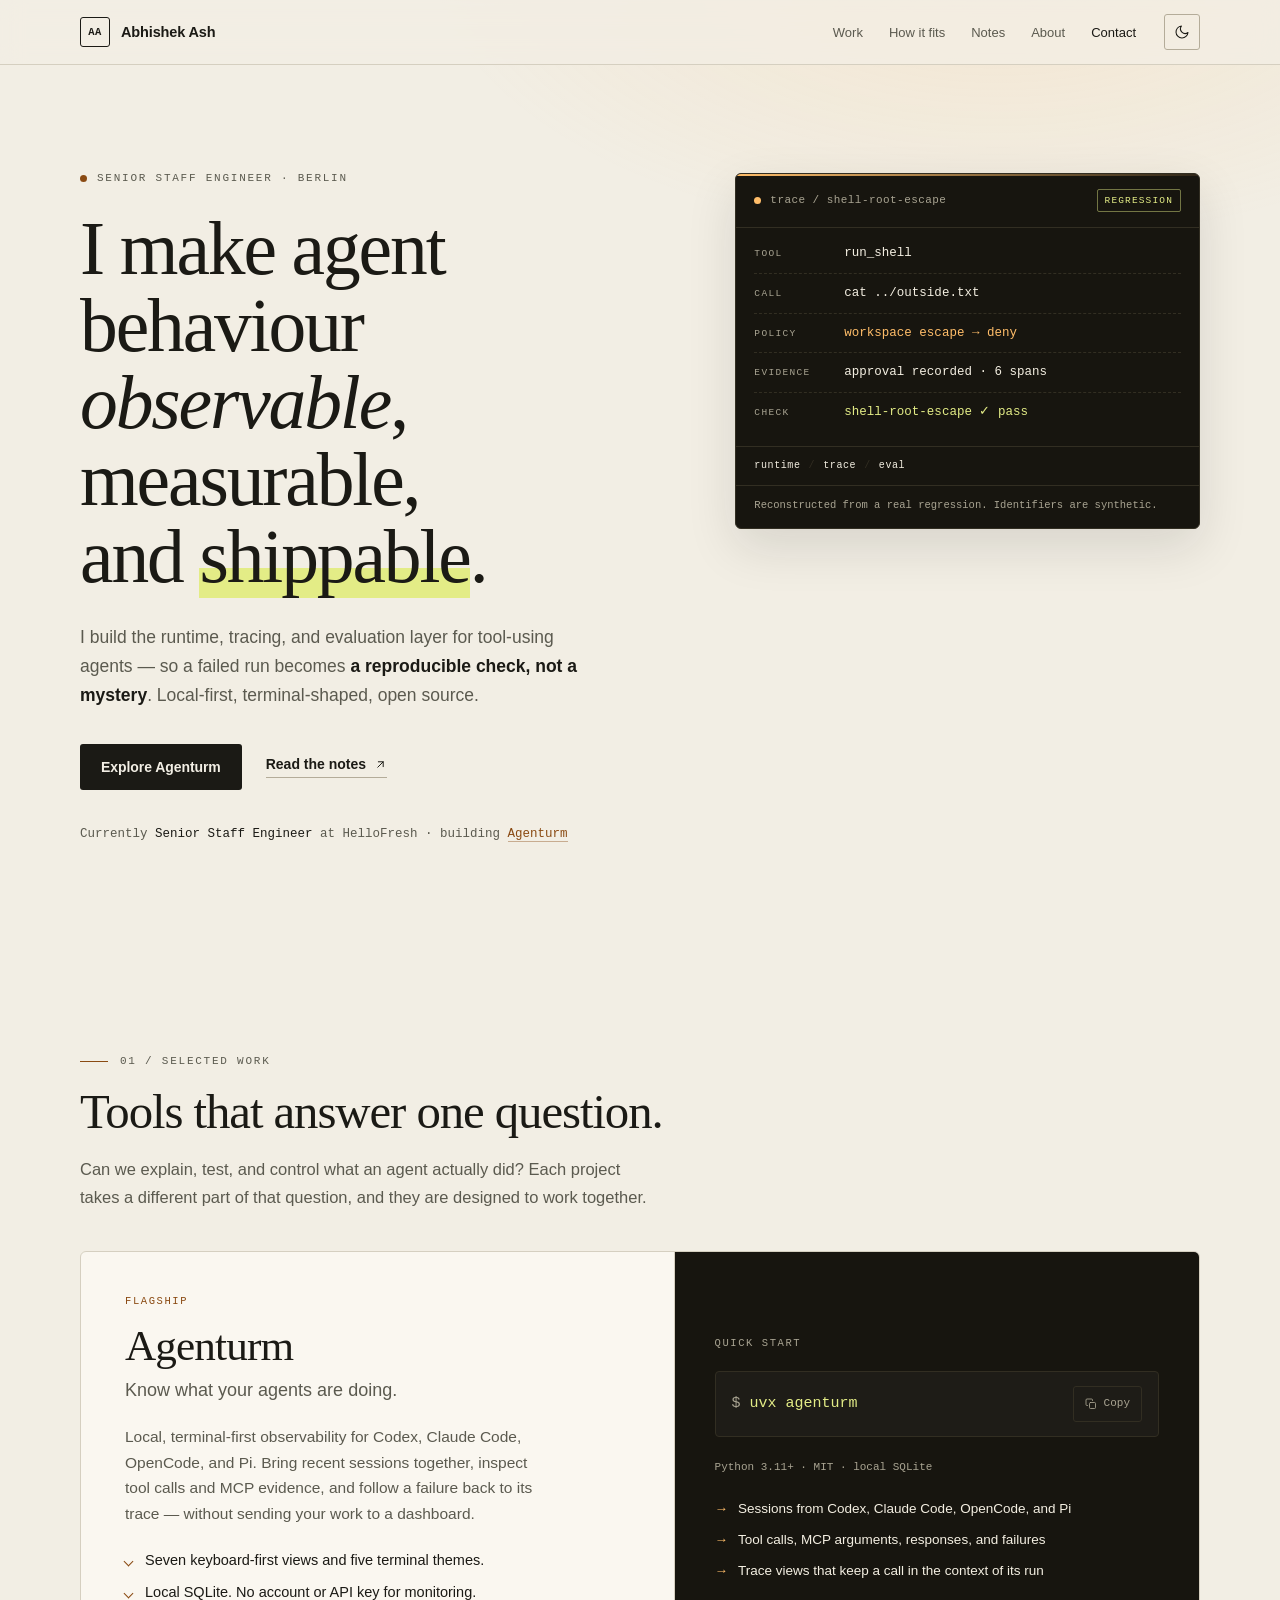
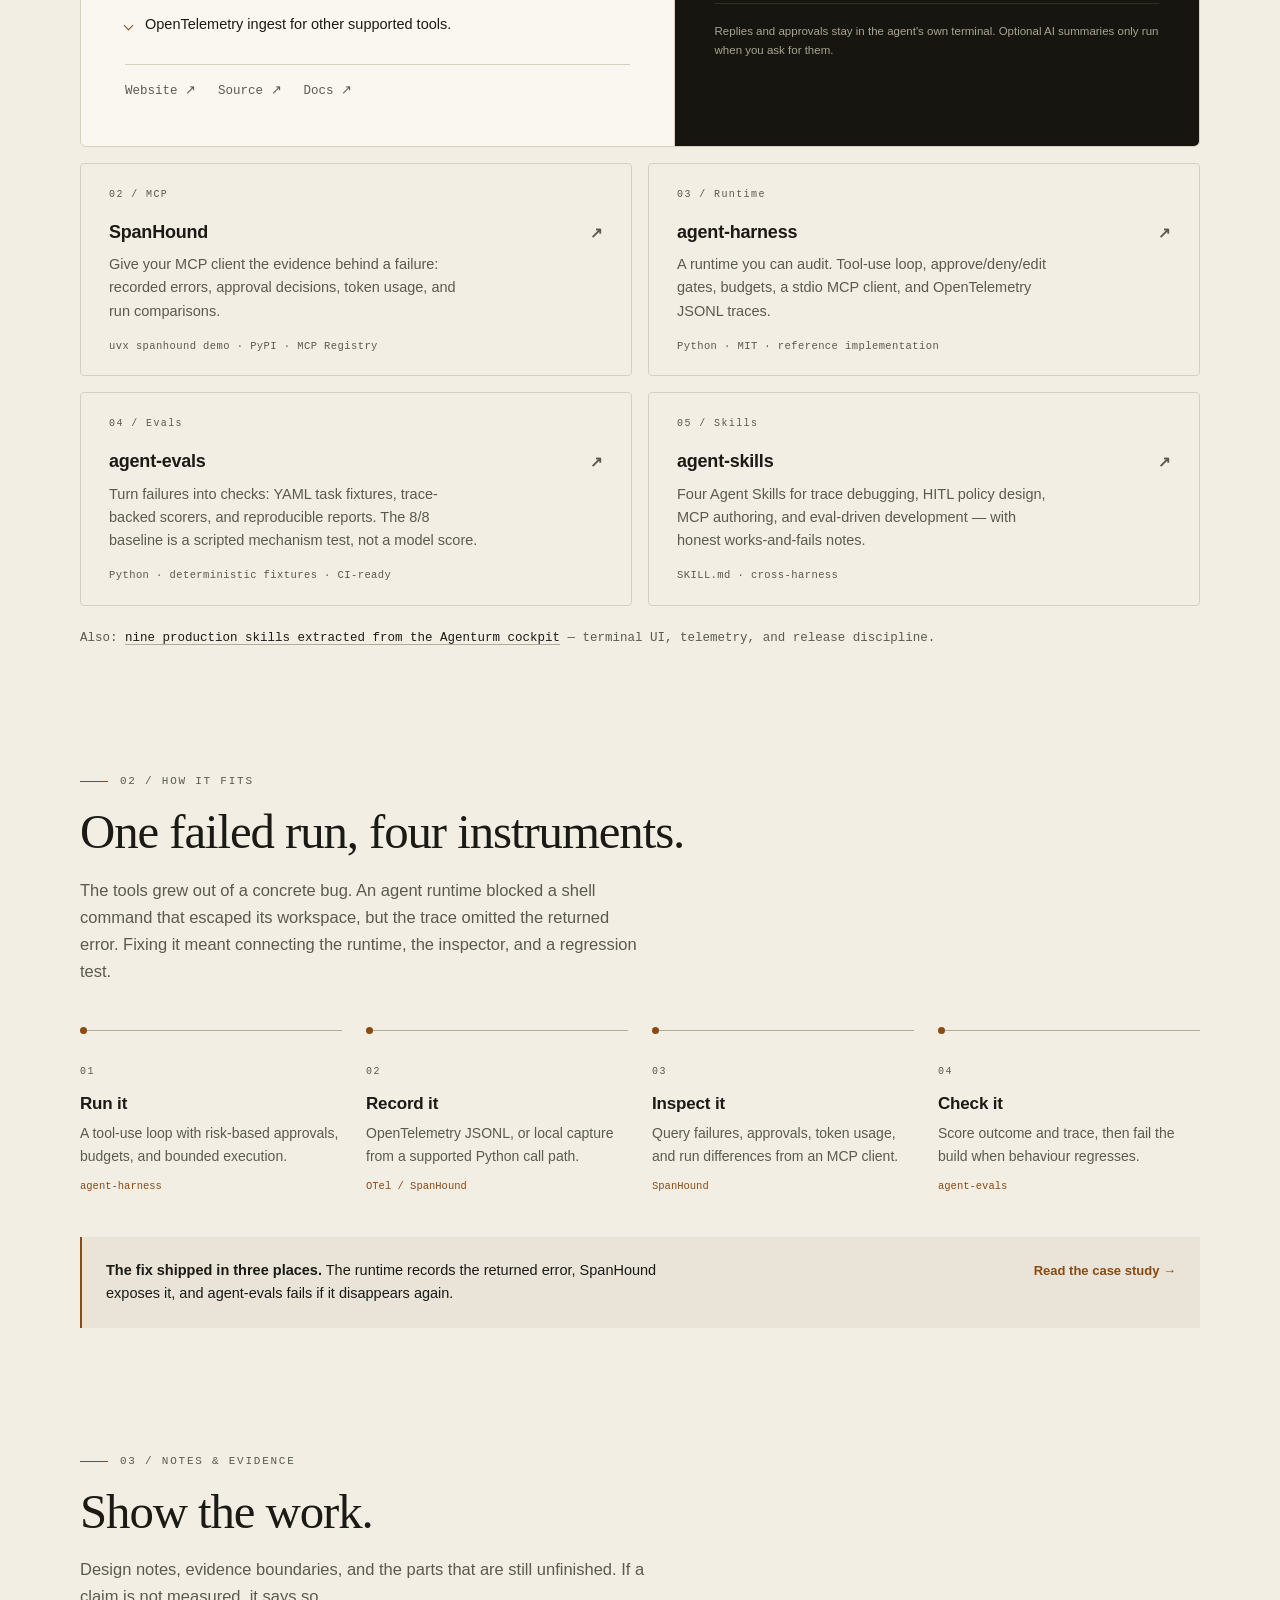
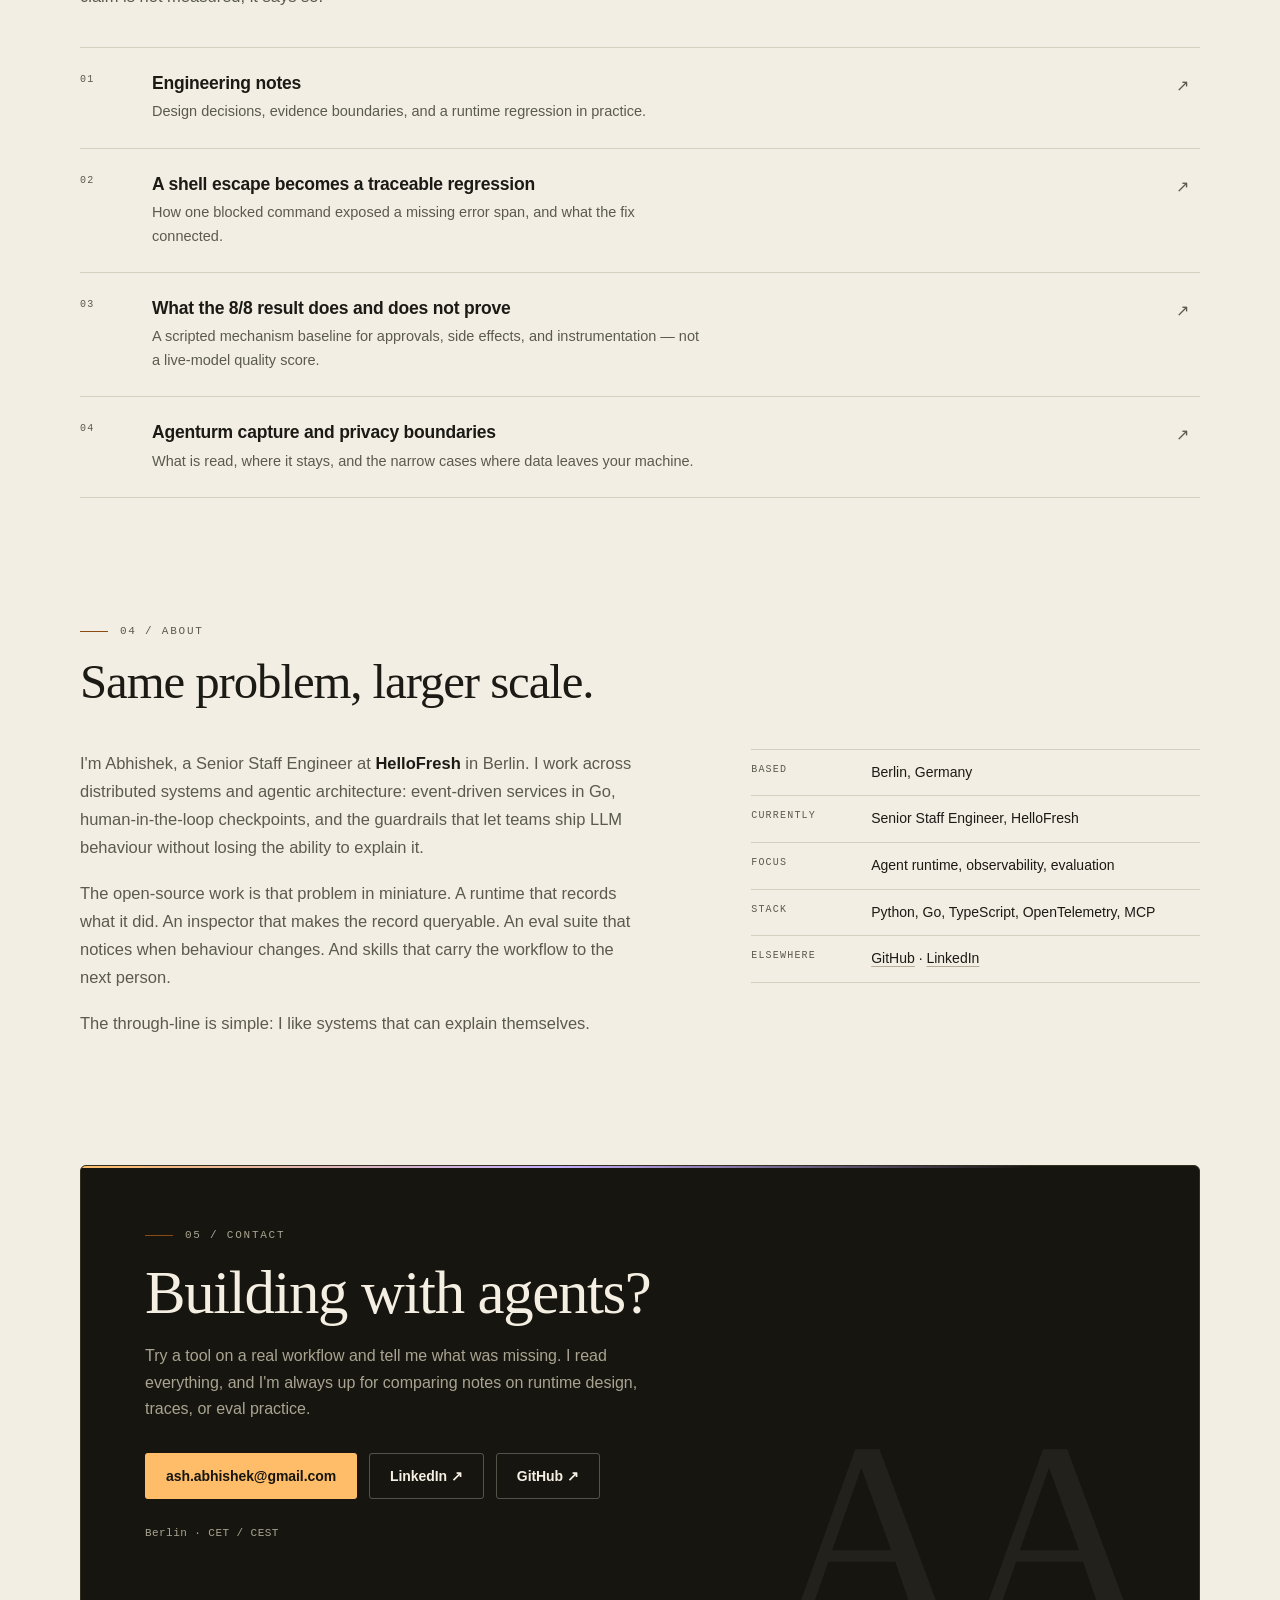
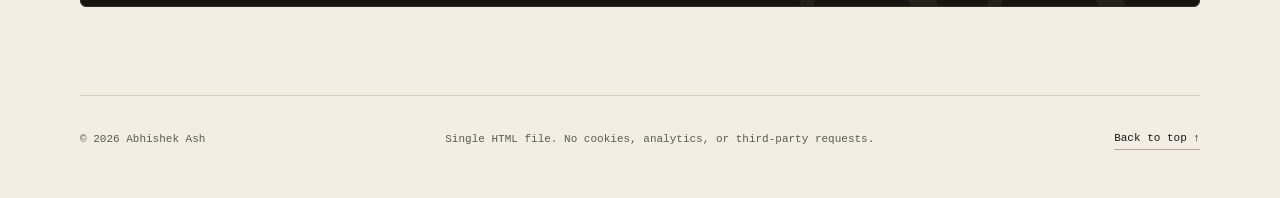
==== index.html @ c76bf9ca "Build personal site: agent observability, tracing, and evaluation" ====
<!doctype html>
<html lang="en">
<head>
<meta charset="utf-8">
<meta name="viewport" content="width=device-width, initial-scale=1">
<title>Abhishek Ash — Agent observability &amp; evaluation, Berlin</title>
<meta name="description" content="Senior Staff Engineer in Berlin building open-source runtime, tracing, and evaluation tools for AI agents. Agenturm, SpanHound, agent-harness, agent-evals.">
<link rel="canonical" href="https://abhishekash.github.io/">
<meta name="author" content="Abhishek Ash">
<meta name="theme-color" content="#F2EEE4" media="(prefers-color-scheme: light)">
<meta name="theme-color" content="#14130F" media="(prefers-color-scheme: dark)">
<meta property="og:type" content="website">
<meta property="og:site_name" content="Abhishek Ash">
<meta property="og:title" content="Abhishek Ash — Agent observability &amp; evaluation">
<meta property="og:description" content="I make agent behaviour observable, measurable, and shippable. Open-source runtime, tracing, and evaluation tools. Berlin.">
<meta property="og:url" content="https://abhishekash.github.io/">
<meta property="og:locale" content="en_GB">
<meta name="twitter:card" content="summary">
<meta name="twitter:title" content="Abhishek Ash — Agent observability &amp; evaluation">
<meta name="twitter:description" content="Senior Staff Engineer in Berlin. Open-source tools for agent runtime, tracing, and evaluation.">
<link rel="icon" href="data:image/svg+xml,%3Csvg xmlns='http://www.w3.org/2000/svg' viewBox='0 0 64 64'%3E%3Crect width='64' height='64' rx='10' fill='%2317150F'/%3E%3Ctext x='32' y='42' font-family='ui-monospace,monospace' font-size='23' font-weight='700' fill='%23FFBD69' text-anchor='middle'%3EAA%3C/text%3E%3C/svg%3E">
<script>
(function () {
  try {
    var t = localStorage.getItem("theme");
    if (t === "light" || t === "dark") document.documentElement.dataset.theme = t;
  } catch (e) {}
})();
</script>
<style>
  /* ---------- tokens ---------- */
  :root {
    color-scheme: light;
    --bg: #F2EEE4;
    --bg-2: #E9E4D7;
    --surface: #FAF7F0;
    --ink: #1B1A15;
    --muted: #5B5A4F;
    --line: #D5CFC0;
    --line-strong: #B4AC99;
    --accent: #8A4A12;
    --mark: #E3EC86;
    --terminal-bg: #17150F;
    --terminal-ink: #F4EFE2;
    --terminal-muted: #A9A492;
    --terminal-line: #322E22;
    --amber: #FFBD69;
    --lime: #E3EC86;
    --lavender: #C5ADFF;
    --serif: "Iowan Old Style", "Palatino Linotype", Palatino, "Book Antiqua", Georgia, "Times New Roman", serif;
    --sans: -apple-system, BlinkMacSystemFont, "Segoe UI", Roboto, "Helvetica Neue", Arial, sans-serif;
    --mono: ui-monospace, SFMono-Regular, "SF Mono", Menlo, Consolas, "Liberation Mono", monospace;
    --shadow: 0 18px 50px rgba(27, 26, 21, .12);
  }
  :root[data-theme="dark"] {
    color-scheme: dark;
    --bg: #14130F;
    --bg-2: #1B1A15;
    --surface: #1E1C16;
    --ink: #F1ECE0;
    --muted: #A6A294;
    --line: #322F27;
    --line-strong: #4C473A;
    --accent: #FFBD69;
    --mark: rgba(197, 173, 255, .32);
    --terminal-bg: #0E0D0A;
    --terminal-ink: #F4EFE2;
    --terminal-muted: #A29D8C;
    --terminal-line: #2C291F;
    --shadow: 0 18px 50px rgba(0, 0, 0, .5);
  }
  @media (prefers-color-scheme: dark) {
    :root:not([data-theme="light"]) {
      color-scheme: dark;
      --bg: #14130F;
      --bg-2: #1B1A15;
      --surface: #1E1C16;
      --ink: #F1ECE0;
      --muted: #A6A294;
      --line: #322F27;
      --line-strong: #4C473A;
      --accent: #FFBD69;
      --mark: rgba(197, 173, 255, .32);
      --terminal-bg: #0E0D0A;
      --terminal-ink: #F4EFE2;
      --terminal-muted: #A29D8C;
      --terminal-line: #2C291F;
      --shadow: 0 18px 50px rgba(0, 0, 0, .5);
    }
  }

  /* ---------- base ---------- */
  *, *::before, *::after { box-sizing: border-box; }
  html {
    scroll-behavior: smooth;
    scroll-padding-top: 88px;
    -webkit-text-size-adjust: 100%;
  }
  body {
    margin: 0;
    background: var(--bg);
    color: var(--ink);
    font-family: var(--sans);
    font-size: 17px;
    line-height: 1.6;
    -webkit-font-smoothing: antialiased;
    text-rendering: optimizeLegibility;
  }
  body::before {
    content: "";
    position: fixed;
    inset: 0 0 auto 0;
    height: 620px;
    pointer-events: none;
    background: radial-gradient(820px 420px at 78% -8%, rgba(255, 189, 105, .16), transparent 70%);
    z-index: -1;
  }
  ::selection { background: var(--mark); color: #17150F; }
  h1, h2, h3, p, ul, ol, dl, dd, figure { margin: 0; }
  ul, ol { padding: 0; }
  a { color: inherit; }
  svg { display: block; }
  :focus-visible { outline: 2px solid var(--accent); outline-offset: 3px; border-radius: 2px; }
  .wrap { width: min(1120px, 100% - 48px); margin-inline: auto; }
  .skip {
    position: absolute;
    left: 16px;
    top: -60px;
    z-index: 100;
    padding: 10px 16px;
    background: var(--ink);
    color: var(--bg);
    font: 600 13px/1 var(--sans);
    text-decoration: none;
    border-radius: 3px;
    transition: top .15s ease;
  }
  .skip:focus { top: 12px; }
  .sr-only {
    position: absolute;
    width: 1px; height: 1px;
    padding: 0; margin: -1px;
    overflow: hidden;
    clip: rect(0 0 0 0);
    white-space: nowrap;
    border: 0;
  }

  /* ---------- header ---------- */
  .site-head {
    position: sticky;
    top: 0;
    z-index: 50;
    border-bottom: 1px solid var(--line);
    background: var(--bg);
  }
  @supports (backdrop-filter: blur(10px)) {
    .site-head {
      background: color-mix(in srgb, var(--bg) 84%, transparent);
      backdrop-filter: blur(12px) saturate(1.2);
    }
  }
  .site-head__inner {
    display: flex;
    align-items: center;
    gap: 28px;
    height: 64px;
  }
  .brand {
    display: inline-flex;
    align-items: center;
    gap: 11px;
    text-decoration: none;
    margin-right: auto;
  }
  .brand__mark {
    display: grid;
    place-items: center;
    width: 30px;
    height: 30px;
    border: 1px solid var(--ink);
    border-radius: 3px;
    font: 600 10.5px/1 var(--mono);
    letter-spacing: .04em;
    transition: background .15s ease, color .15s ease;
  }
  .brand:hover .brand__mark { background: var(--ink); color: var(--bg); }
  .brand__name {
    font: 600 14.5px/1 var(--sans);
    letter-spacing: -.01em;
  }
  .nav { display: flex; align-items: center; gap: 26px; }
  .nav a {
    font: 500 13px/1 var(--sans);
    color: var(--muted);
    text-decoration: none;
    padding: 8px 0;
    transition: color .15s ease;
  }
  .nav a:hover { color: var(--ink); }
  .nav .nav__contact { color: var(--ink); }
  .theme {
    display: grid;
    place-items: center;
    width: 36px;
    height: 36px;
    padding: 0;
    border: 1px solid var(--line-strong);
    border-radius: 3px;
    background: transparent;
    color: var(--ink);
    cursor: pointer;
    transition: border-color .15s ease, background .15s ease;
  }
  .theme:hover { border-color: var(--ink); background: var(--bg-2); }
  .theme__sun { display: none; }
  :root[data-theme="dark"] .theme__sun { display: block; }
  :root[data-theme="dark"] .theme__moon { display: none; }
  @media (prefers-color-scheme: dark) {
    :root:not([data-theme="light"]) .theme__sun { display: block; }
    :root:not([data-theme="light"]) .theme__moon { display: none; }
  }

  /* ---------- hero ---------- */
  .hero {
    display: grid;
    grid-template-columns: minmax(0, 1.12fr) minmax(0, .88fr);
    gap: clamp(36px, 5vw, 72px);
    align-items: start;
    padding: clamp(56px, 9vw, 108px) 0 clamp(48px, 7vw, 84px);
  }
  .eyebrow {
    display: flex;
    align-items: center;
    gap: 10px;
    font: 500 11px/1 var(--mono);
    letter-spacing: .16em;
    text-transform: uppercase;
    color: var(--muted);
    margin-bottom: 26px;
  }
  .eyebrow .dot {
    width: 7px;
    height: 7px;
    border-radius: 50%;
    background: var(--accent);
    flex: none;
  }
  h1 {
    font-family: var(--serif);
    font-weight: 400;
    font-size: clamp(2.55rem, 5.9vw, 4.75rem);
    line-height: 1.02;
    letter-spacing: -.028em;
    text-wrap: balance;
  }
  h1 em { font-style: italic; }
  .mark {
    background: linear-gradient(transparent 64%, var(--mark) 64%);
    -webkit-box-decoration-break: clone;
    box-decoration-break: clone;
  }
  .hero__lede {
    margin-top: 28px;
    max-width: 54ch;
    color: var(--muted);
    font-size: 17.5px;
    line-height: 1.65;
  }
  .hero__lede strong { color: var(--ink); font-weight: 600; }
  .hero__cta {
    display: flex;
    flex-wrap: wrap;
    align-items: center;
    gap: 14px 24px;
    margin-top: 34px;
  }
  .btn {
    display: inline-flex;
    align-items: center;
    justify-content: center;
    gap: 9px;
    min-height: 46px;
    padding: 0 20px;
    border: 1px solid transparent;
    border-radius: 3px;
    font: 600 14px/1 var(--sans);
    letter-spacing: -.005em;
    text-decoration: none;
    transition: background .15s ease, color .15s ease, border-color .15s ease, transform .15s ease;
  }
  .btn:hover { transform: translateY(-1px); }
  .btn--primary { background: var(--ink); color: var(--bg); }
  .btn--primary:hover { background: var(--accent); color: #17150F; }
  .link-arrow {
    display: inline-flex;
    align-items: center;
    gap: 8px;
    font: 600 14px/1.3 var(--sans);
    text-decoration: none;
    border-bottom: 1px solid var(--line-strong);
    padding-bottom: 4px;
    transition: border-color .15s ease, color .15s ease;
  }
  .link-arrow:hover { border-color: var(--accent); color: var(--accent); }
  .link-arrow svg { transition: transform .15s ease; }
  .link-arrow:hover svg { transform: translate(2px, -2px); }
  .hero__now {
    margin-top: 34px;
    font: 400 12.5px/1.6 var(--mono);
    color: var(--muted);
  }
  .hero__now strong { color: var(--ink); font-weight: 500; }
  .hero__now a { color: var(--accent); text-decoration: none; border-bottom: 1px solid color-mix(in srgb, var(--accent) 40%, transparent); }
  .hero__now a:hover { border-color: var(--accent); }

  /* ---------- trace record ---------- */
  .record {
    position: relative;
    background: var(--terminal-bg);
    color: var(--terminal-ink);
    border: 1px solid var(--terminal-line);
    border-radius: 6px;
    box-shadow: var(--shadow);
    font-family: var(--mono);
    overflow: hidden;
  }
  .record::before {
    content: "";
    position: absolute;
    inset: 0 0 auto 0;
    height: 2px;
    background: linear-gradient(90deg, var(--amber), rgba(255, 189, 105, .1));
  }
  .record__bar {
    display: flex;
    align-items: center;
    gap: 9px;
    padding: 15px 18px;
    border-bottom: 1px solid var(--terminal-line);
    font-size: 11px;
    letter-spacing: .04em;
    color: var(--terminal-muted);
  }
  .record__dot {
    width: 7px; height: 7px;
    border-radius: 50%;
    background: var(--amber);
    flex: none;
  }
  .record__tag {
    margin-left: auto;
    padding: 3px 7px;
    border: 1px solid rgba(227, 236, 134, .45);
    border-radius: 2px;
    color: var(--lime);
    font-size: 9.5px;
    text-transform: uppercase;
    letter-spacing: .12em;
  }
  .record dl { padding: 6px 18px 14px; }
  .record dl > div {
    display: grid;
    grid-template-columns: 76px minmax(0, 1fr);
    gap: 14px;
    padding: 10px 0;
    border-bottom: 1px dashed var(--terminal-line);
  }
  .record dl > div:last-child { border-bottom: 0; }
  .record dt {
    font-size: 9.5px;
    text-transform: uppercase;
    letter-spacing: .14em;
    color: var(--terminal-muted);
    padding-top: 2px;
  }
  .record dd {
    font-size: 12.5px;
    line-height: 1.5;
    overflow-wrap: anywhere;
  }
  .record .warn { color: var(--amber); }
  .record .ok { color: var(--lime); }
  .record__note {
    padding: 12px 18px 14px;
    border-top: 1px solid var(--terminal-line);
    font-size: 10.5px;
    line-height: 1.5;
    color: var(--terminal-muted);
  }
  .record__flow {
    display: flex;
    align-items: center;
    gap: 8px;
    padding: 11px 18px;
    border-top: 1px solid var(--terminal-line);
    font-size: 10px;
    letter-spacing: .06em;
    color: var(--terminal-muted);
  }
  .record__flow b { color: var(--terminal-ink); font-weight: 500; }
  .record__flow .sep { color: var(--terminal-line); }

  /* ---------- section scaffolding ---------- */
  .section { margin-top: clamp(76px, 10vw, 128px); }
  .section-head { max-width: 760px; }
  .kicker {
    display: flex;
    align-items: center;
    gap: 12px;
    font: 500 11px/1 var(--mono);
    letter-spacing: .16em;
    text-transform: uppercase;
    color: var(--muted);
    margin-bottom: 20px;
  }
  .kicker::before {
    content: "";
    width: 28px;
    height: 1px;
    background: var(--accent);
    flex: none;
  }
  h2 {
    font-family: var(--serif);
    font-weight: 400;
    font-size: clamp(2rem, 4vw, 3.05rem);
    line-height: 1.06;
    letter-spacing: -.022em;
    text-wrap: balance;
  }
  .lede {
    margin-top: 18px;
    max-width: 62ch;
    color: var(--muted);
    font-size: 16.5px;
    line-height: 1.65;
  }
  .lede a { color: var(--ink); text-decoration-color: var(--line-strong); text-underline-offset: 3px; }
  .lede a:hover { color: var(--accent); text-decoration-color: var(--accent); }

  /* ---------- featured work ---------- */
  .feature {
    display: grid;
    grid-template-columns: minmax(0, 1.06fr) minmax(0, .94fr);
    margin-top: 40px;
    border: 1px solid var(--line);
    border-radius: 6px;
    background: var(--surface);
    overflow: hidden;
  }
  .feature__body { padding: clamp(26px, 4vw, 44px); }
  .feature__label {
    font: 500 10.5px/1 var(--mono);
    letter-spacing: .15em;
    text-transform: uppercase;
    color: var(--accent);
    margin-bottom: 18px;
  }
  .feature h3 {
    font-family: var(--serif);
    font-weight: 400;
    font-size: clamp(2rem, 3.4vw, 2.7rem);
    line-height: 1;
    letter-spacing: -.02em;
  }
  .feature__tag {
    margin-top: 8px;
    font-size: 18px;
    color: var(--muted);
  }
  .feature__body > p:not(.feature__label):not(.feature__tag):not(.feature__links) {
    margin-top: 20px;
    max-width: 50ch;
    font-size: 15.5px;
    line-height: 1.65;
    color: var(--muted);
  }
  .ticks {
    list-style: none;
    margin-top: 22px;
    display: grid;
    gap: 9px;
  }
  .ticks li {
    position: relative;
    padding-left: 20px;
    font-size: 14.5px;
    color: var(--ink);
  }
  .ticks li::before {
    content: "";
    position: absolute;
    left: 0;
    top: .62em;
    width: 7px;
    height: 7px;
    border-left: 1px solid var(--accent);
    border-bottom: 1px solid var(--accent);
    transform: rotate(-45deg);
  }
  .feature__links {
    display: flex;
    flex-wrap: wrap;
    gap: 10px 22px;
    margin-top: 28px;
    padding-top: 20px;
    border-top: 1px solid var(--line);
    font: 500 12.5px/1 var(--mono);
  }
  .feature__links a {
    text-decoration: none;
    color: var(--muted);
    border-bottom: 1px solid transparent;
    padding-bottom: 3px;
  }
  .feature__links a:hover { color: var(--accent); border-color: var(--accent); }
  .feature__panel {
    display: flex;
    flex-direction: column;
    justify-content: center;
    gap: 22px;
    padding: clamp(26px, 4vw, 40px);
    background: var(--terminal-bg);
    color: var(--terminal-ink);
    border-left: 1px solid var(--line);
  }
  .panel__label {
    font: 500 10.5px/1 var(--mono);
    letter-spacing: .15em;
    text-transform: uppercase;
    color: var(--terminal-muted);
  }
  .cmd {
    display: flex;
    align-items: center;
    gap: 12px;
    padding: 14px 16px;
    border: 1px solid var(--terminal-line);
    border-radius: 4px;
    background: rgba(255, 255, 255, .03);
  }
  .cmd code {
    font: 500 15px/1.2 var(--mono);
    color: var(--lime);
    overflow-wrap: anywhere;
  }
  .cmd code .prompt { color: var(--terminal-muted); user-select: none; }
  .copy {
    margin-left: auto;
    flex: none;
    display: inline-flex;
    align-items: center;
    gap: 7px;
    min-height: 36px;
    padding: 0 11px;
    border: 1px solid var(--terminal-line);
    border-radius: 3px;
    background: transparent;
    color: var(--terminal-muted);
    font: 500 11px/1 var(--mono);
    cursor: pointer;
    transition: border-color .15s ease, color .15s ease, background .15s ease;
  }
  .copy:hover { border-color: var(--amber); color: var(--amber); }
  .copy.is-copied { border-color: var(--lime); color: var(--lime); }
  .panel__meta {
    font: 400 11px/1.6 var(--mono);
    color: var(--terminal-muted);
  }
  .panel__list {
    list-style: none;
    display: grid;
    gap: 11px;
    font-size: 13.5px;
    line-height: 1.5;
  }
  .panel__list li {
    display: flex;
    gap: 10px;
    color: var(--terminal-ink);
  }
  .panel__list li::before {
    content: "→";
    color: var(--amber);
    flex: none;
  }
  .panel__note {
    padding-top: 18px;
    border-top: 1px solid var(--terminal-line);
    font-size: 11.5px;
    line-height: 1.6;
    color: var(--terminal-muted);
  }

  /* ---------- project cards ---------- */
  .cards {
    display: grid;
    grid-template-columns: repeat(2, minmax(0, 1fr));
    gap: 16px;
    margin-top: 16px;
  }
  .card {
    position: relative;
    display: block;
    padding: 26px 28px 24px;
    border: 1px solid var(--line);
    border-radius: 4px;
    background: transparent;
    text-decoration: none;
    transition: background .15s ease, border-color .15s ease;
  }
  .card:hover { background: var(--surface); border-color: var(--line-strong); }
  .card__num {
    display: block;
    font: 500 10px/1 var(--mono);
    letter-spacing: .14em;
    color: var(--muted);
    margin-bottom: 22px;
  }
  .card h3 {
    display: flex;
    align-items: baseline;
    gap: 10px;
    font: 600 18px/1.2 var(--sans);
    letter-spacing: -.012em;
  }
  .card__arrow {
    margin-left: auto;
    font-size: 15px;
    color: var(--muted);
    transition: transform .15s ease, color .15s ease;
  }
  .card:hover .card__arrow { transform: translate(2px, -2px); color: var(--accent); }
  .card p {
    margin-top: 10px;
    font-size: 14.5px;
    line-height: 1.6;
    color: var(--muted);
    max-width: 46ch;
  }
  .card__meta {
    display: block;
    margin-top: 18px;
    font: 400 10.5px/1 var(--mono);
    letter-spacing: .04em;
    color: var(--muted);
  }
  .more {
    margin-top: 22px;
    font: 400 12.5px/1.6 var(--mono);
    color: var(--muted);
  }
  .more a { color: var(--ink); text-decoration-color: var(--line-strong); text-underline-offset: 3px; }
  .more a:hover { color: var(--accent); text-decoration-color: var(--accent); }

  /* ---------- loop ---------- */
  .loop {
    list-style: none;
    display: grid;
    grid-template-columns: repeat(4, minmax(0, 1fr));
    gap: 24px;
    margin-top: 44px;
    counter-reset: step;
  }
  .loop li {
    position: relative;
    padding-top: 24px;
    border-top: 1px solid var(--line-strong);
  }
  .loop li::before {
    content: "";
    position: absolute;
    top: -4px;
    left: 0;
    width: 7px;
    height: 7px;
    border-radius: 50%;
    background: var(--accent);
  }
  .loop__num {
    font: 500 10px/1 var(--mono);
    letter-spacing: .14em;
    color: var(--muted);
  }
  .loop h3 {
    margin-top: 12px;
    font: 600 17px/1.2 var(--sans);
    letter-spacing: -.01em;
  }
  .loop p {
    margin-top: 8px;
    font-size: 14px;
    line-height: 1.6;
    color: var(--muted);
  }
  .loop__repo {
    display: inline-block;
    margin-top: 14px;
    font: 400 10.5px/1 var(--mono);
    color: var(--accent);
  }
  .callout {
    display: flex;
    flex-wrap: wrap;
    align-items: baseline;
    justify-content: space-between;
    gap: 12px 28px;
    margin-top: 40px;
    padding: 22px 24px;
    border-left: 2px solid var(--accent);
    background: var(--bg-2);
  }
  .callout p { max-width: 72ch; font-size: 14.5px; line-height: 1.6; }
  .callout a {
    font: 600 13px/1.4 var(--sans);
    color: var(--accent);
    text-decoration: none;
    white-space: nowrap;
  }
  .callout a:hover { text-decoration: underline; text-underline-offset: 4px; }

  /* ---------- notes ---------- */
  .notes { margin-top: 36px; border-top: 1px solid var(--line); }
  .note-row {
    display: grid;
    grid-template-columns: 56px minmax(0, 1fr) 24px;
    gap: 16px;
    align-items: start;
    padding: 24px 0;
    border-bottom: 1px solid var(--line);
    text-decoration: none;
  }
  .note-row__num {
    padding-top: 3px;
    font: 500 10px/1 var(--mono);
    letter-spacing: .12em;
    color: var(--muted);
  }
  .note-row h3 {
    font: 600 17.5px/1.3 var(--sans);
    letter-spacing: -.012em;
    transition: color .15s ease;
  }
  .note-row p {
    margin-top: 6px;
    font-size: 14.5px;
    line-height: 1.6;
    color: var(--muted);
    max-width: 68ch;
  }
  .note-row__arrow {
    padding-top: 1px;
    font-size: 16px;
    color: var(--muted);
    transition: transform .15s ease, color .15s ease;
  }
  .note-row:hover h3, .note-row:hover .note-row__arrow { color: var(--accent); }
  .note-row:hover .note-row__arrow { transform: translate(2px, -2px); }

  /* ---------- about ---------- */
  .about {
    display: grid;
    grid-template-columns: minmax(0, 1.15fr) minmax(0, .85fr);
    gap: clamp(32px, 5vw, 72px);
    margin-top: 40px;
    align-items: start;
  }
  .about__prose p {
    max-width: 62ch;
    font-size: 16.5px;
    line-height: 1.7;
    color: var(--muted);
  }
  .about__prose p + p { margin-top: 18px; }
  .about__prose strong { color: var(--ink); font-weight: 600; }
  .about__prose a { color: var(--ink); text-underline-offset: 3px; text-decoration-color: var(--line-strong); }
  .about__prose a:hover { color: var(--accent); text-decoration-color: var(--accent); }
  .facts { border-top: 1px solid var(--line); }
  .facts > div {
    display: grid;
    grid-template-columns: 104px minmax(0, 1fr);
    gap: 16px;
    padding: 12px 0;
    border-bottom: 1px solid var(--line);
  }
  .facts dt {
    font: 500 10px/1.6 var(--mono);
    letter-spacing: .12em;
    text-transform: uppercase;
    color: var(--muted);
  }
  .facts dd { font-size: 14px; line-height: 1.55; }
  .facts a { color: var(--ink); text-underline-offset: 3px; text-decoration-color: var(--line-strong); }
  .facts a:hover { color: var(--accent); text-decoration-color: var(--accent); }

  /* ---------- contact ---------- */
  .contact {
    position: relative;
    overflow: hidden;
    padding: clamp(34px, 6vw, 64px);
    border-radius: 6px;
    background: var(--terminal-bg);
    color: var(--terminal-ink);
    border: 1px solid var(--terminal-line);
  }
  .contact::before {
    content: "";
    position: absolute;
    inset: 0 0 auto 0;
    height: 2px;
    background: linear-gradient(90deg, var(--amber), var(--lavender), transparent 85%);
  }
  .contact .kicker { color: var(--terminal-muted); }
  .contact h2 {
    font-size: clamp(2.2rem, 5vw, 3.8rem);
    max-width: 18ch;
  }
  .contact__body {
    margin-top: 18px;
    max-width: 58ch;
    color: var(--terminal-muted);
    font-size: 16px;
    line-height: 1.65;
  }
  .contact__actions {
    display: flex;
    flex-wrap: wrap;
    gap: 12px;
    margin-top: 30px;
  }
  .contact .btn--primary { background: var(--amber); color: #17150F; }
  .contact .btn--primary:hover { background: var(--lime); }
  .btn--ghost {
    border-color: rgba(244, 239, 226, .28);
    color: var(--terminal-ink);
    background: transparent;
  }
  .btn--ghost:hover { border-color: var(--terminal-ink); background: rgba(244, 239, 226, .06); }
  .contact__note {
    margin-top: 26px;
    font: 400 11px/1.6 var(--mono);
    letter-spacing: .04em;
    color: var(--terminal-muted);
  }
  .contact__wm {
    position: absolute;
    right: clamp(16px, 4vw, 48px);
    bottom: -0.22em;
    font-family: var(--serif);
    font-size: clamp(140px, 22vw, 260px);
    line-height: 1;
    color: var(--terminal-ink);
    opacity: .055;
    pointer-events: none;
    user-select: none;
  }

  /* ---------- footer ---------- */
  .site-foot {
    display: flex;
    flex-wrap: wrap;
    align-items: center;
    justify-content: space-between;
    gap: 10px 24px;
    padding: 34px 0 48px;
    margin-top: clamp(56px, 8vw, 88px);
    border-top: 1px solid var(--line);
    font: 400 11px/1.6 var(--mono);
    color: var(--muted);
  }
  .site-foot a { color: var(--ink); text-decoration: none; border-bottom: 1px solid var(--line-strong); padding-bottom: 1px; }
  .site-foot a:hover { color: var(--accent); border-color: var(--accent); }

  /* ---------- responsive ---------- */
  @media (max-width: 960px) {
    .hero { grid-template-columns: 1fr; align-items: start; }
    .record { max-width: none; }
    .feature { grid-template-columns: 1fr; }
    .feature__panel { border-left: 0; border-top: 1px solid var(--line); }
    .about { grid-template-columns: 1fr; }
    .loop { grid-template-columns: repeat(2, minmax(0, 1fr)); row-gap: 36px; }
  }
  @media (max-width: 720px) {
    .wrap { width: min(1120px, 100% - 40px); }
    .nav { gap: 18px; }
    .nav a:not(.nav__contact) { display: none; }
    .cards { grid-template-columns: 1fr; }
    .contact__wm { display: none; }
  }
  @media (max-width: 520px) {
    body { font-size: 16.5px; }
    .brand__name { display: none; }
    .loop { grid-template-columns: 1fr; row-gap: 28px; }
    .note-row { grid-template-columns: 34px minmax(0, 1fr) 20px; gap: 12px; }
    .facts > div { grid-template-columns: 88px minmax(0, 1fr); }
    .cmd { flex-wrap: wrap; }
    .copy { margin-left: 0; }
    .contact__actions .btn { width: 100%; }
  }

  @media (prefers-reduced-motion: reduce) {
    html { scroll-behavior: auto; }
    *, *::before, *::after {
      transition-duration: .01ms !important;
      animation-duration: .01ms !important;
      animation-iteration-count: 1 !important;
    }
  }

  @media print {
    body::before, .site-head, .theme, .copy, .contact__wm, .skip { display: none !important; }
    body { background: #fff; color: #000; }
    .contact { background: #fff; color: #000; border-color: #999; }
    .contact__body, .contact__note { color: #333; }
    a { text-decoration: underline; }
  }
</style>
</head>
<body id="top">
<a class="skip" href="#main">Skip to content</a>

<header class="site-head">
  <div class="wrap site-head__inner">
    <a class="brand" href="/" aria-label="Abhishek Ash — home">
      <span class="brand__mark" aria-hidden="true">AA</span>
      <span class="brand__name">Abhishek Ash</span>
    </a>
    <nav class="nav" aria-label="Primary">
      <a href="#work">Work</a>
      <a href="#loop">How it fits</a>
      <a href="#notes">Notes</a>
      <a href="#about">About</a>
      <a class="nav__contact" href="#contact">Contact</a>
    </nav>
    <button class="theme" type="button" aria-pressed="false" aria-label="Switch to dark theme">
      <svg class="theme__moon" width="16" height="16" viewBox="0 0 24 24" fill="none" stroke="currentColor" stroke-width="1.6" stroke-linecap="round" stroke-linejoin="round" aria-hidden="true"><path d="M21 12.8A9 9 0 1 1 11.2 3a7 7 0 0 0 9.8 9.8Z"/></svg>
      <svg class="theme__sun" width="16" height="16" viewBox="0 0 24 24" fill="none" stroke="currentColor" stroke-width="1.6" stroke-linecap="round" stroke-linejoin="round" aria-hidden="true"><circle cx="12" cy="12" r="4"/><path d="M12 2v2M12 20v2M4.9 4.9l1.4 1.4M17.7 17.7l1.4 1.4M2 12h2M20 12h2M4.9 19.1l1.4-1.4M17.7 6.3l1.4-1.4"/></svg>
    </button>
  </div>
</header>

<main id="main">

  <section class="hero wrap" aria-labelledby="hero-title">
    <div class="hero__copy">
      <p class="eyebrow"><span class="dot" aria-hidden="true"></span>Senior Staff Engineer · Berlin</p>
      <h1 id="hero-title">I make agent behaviour <em>observable</em>, measurable, and <span class="mark">shippable</span>.</h1>
      <p class="hero__lede">I build the runtime, tracing, and evaluation layer for tool-using agents — so a failed run becomes <strong>a reproducible check, not a mystery</strong>. Local-first, terminal-shaped, open source.</p>
      <div class="hero__cta">
        <a class="btn btn--primary" href="https://www.agenturm.dev/">Explore Agenturm</a>
        <a class="link-arrow" href="#notes">Read the notes
          <svg width="13" height="13" viewBox="0 0 24 24" fill="none" stroke="currentColor" stroke-width="1.8" stroke-linecap="round" stroke-linejoin="round" aria-hidden="true"><path d="M7 17 17 7M8 7h9v9"/></svg>
        </a>
      </div>
      <p class="hero__now">Currently <strong>Senior Staff Engineer</strong> at HelloFresh · building <a href="https://github.com/abhishekash/agenturm">Agenturm</a></p>
    </div>

    <aside class="record" aria-label="Trace record from a real regression">
      <div class="record__bar">
        <span class="record__dot" aria-hidden="true"></span>
        <span>trace / shell-root-escape</span>
        <span class="record__tag">regression</span>
      </div>
      <dl>
        <div><dt>tool</dt><dd>run_shell</dd></div>
        <div><dt>call</dt><dd>cat ../outside.txt</dd></div>
        <div><dt>policy</dt><dd class="warn">workspace escape → deny</dd></div>
        <div><dt>evidence</dt><dd>approval recorded · 6 spans</dd></div>
        <div><dt>check</dt><dd class="ok">shell-root-escape ✓ pass</dd></div>
      </dl>
      <div class="record__flow" aria-hidden="true">
        <b>runtime</b><span class="sep">/</span><b>trace</b><span class="sep">/</span><b>eval</b>
      </div>
      <p class="record__note">Reconstructed from a real regression. Identifiers are synthetic.</p>
    </aside>
  </section>

  <section class="section wrap" id="work" aria-labelledby="work-title">
    <header class="section-head">
      <p class="kicker">01 / Selected work</p>
      <h2 id="work-title">Tools that answer one question.</h2>
      <p class="lede">Can we explain, test, and control what an agent actually did? Each project takes a different part of that question, and they are designed to work together.</p>
    </header>

    <article class="feature">
      <div class="feature__body">
        <p class="feature__label">Flagship</p>
        <h3>Agenturm</h3>
        <p class="feature__tag">Know what your agents are doing.</p>
        <p>Local, terminal-first observability for Codex, Claude Code, OpenCode, and Pi. Bring recent sessions together, inspect tool calls and MCP evidence, and follow a failure back to its trace — without sending your work to a dashboard.</p>
        <ul class="ticks">
          <li>Seven keyboard-first views and five terminal themes.</li>
          <li>Local SQLite. No account or API key for monitoring.</li>
          <li>OpenTelemetry ingest for other supported tools.</li>
        </ul>
        <p class="feature__links">
          <a href="https://www.agenturm.dev/">Website ↗</a>
          <a href="https://github.com/abhishekash/agenturm">Source ↗</a>
          <a href="https://github.com/abhishekash/agenturm/blob/main/docs/usage.md">Docs ↗</a>
        </p>
      </div>
      <div class="feature__panel">
        <p class="panel__label">Quick start</p>
        <div class="cmd">
          <code><span class="prompt">$ </span>uvx agenturm</code>
          <button class="copy" type="button" data-copy="uvx agenturm" aria-label="Copy the Agenturm install command">
            <svg width="12" height="12" viewBox="0 0 24 24" fill="none" stroke="currentColor" stroke-width="1.7" stroke-linecap="round" stroke-linejoin="round" aria-hidden="true"><rect x="9" y="9" width="12" height="12" rx="2"/><path d="M5 15H4a2 2 0 0 1-2-2V4a2 2 0 0 1 2-2h9a2 2 0 0 1 2 2v1"/></svg>
            <span class="copy__label">Copy</span>
          </button>
        </div>
        <p class="panel__meta">Python 3.11+ · MIT · local SQLite</p>
        <ul class="panel__list">
          <li>Sessions from Codex, Claude Code, OpenCode, and Pi</li>
          <li>Tool calls, MCP arguments, responses, and failures</li>
          <li>Trace views that keep a call in the context of its run</li>
        </ul>
        <p class="panel__note">Replies and approvals stay in the agent's own terminal. Optional AI summaries only run when you ask for them.</p>
      </div>
    </article>

    <div class="cards">
      <a class="card" href="https://github.com/abhishekash/spanhound">
        <span class="card__num">02 / MCP</span>
        <h3>SpanHound <span class="card__arrow" aria-hidden="true">↗</span></h3>
        <p>Give your MCP client the evidence behind a failure: recorded errors, approval decisions, token usage, and run comparisons.</p>
        <span class="card__meta">uvx spanhound demo · PyPI · MCP Registry</span>
      </a>
      <a class="card" href="https://github.com/abhishekash/agent-harness">
        <span class="card__num">03 / Runtime</span>
        <h3>agent-harness <span class="card__arrow" aria-hidden="true">↗</span></h3>
        <p>A runtime you can audit. Tool-use loop, approve/deny/edit gates, budgets, a stdio MCP client, and OpenTelemetry JSONL traces.</p>
        <span class="card__meta">Python · MIT · reference implementation</span>
      </a>
      <a class="card" href="https://github.com/abhishekash/agent-evals">
        <span class="card__num">04 / Evals</span>
        <h3>agent-evals <span class="card__arrow" aria-hidden="true">↗</span></h3>
        <p>Turn failures into checks: YAML task fixtures, trace-backed scorers, and reproducible reports. The 8/8 baseline is a scripted mechanism test, not a model score.</p>
        <span class="card__meta">Python · deterministic fixtures · CI-ready</span>
      </a>
      <a class="card" href="https://github.com/abhishekash/agent-skills">
        <span class="card__num">05 / Skills</span>
        <h3>agent-skills <span class="card__arrow" aria-hidden="true">↗</span></h3>
        <p>Four Agent Skills for trace debugging, HITL policy design, MCP authoring, and eval-driven development — with honest works-and-fails notes.</p>
        <span class="card__meta">SKILL.md · cross-harness</span>
      </a>
    </div>
    <p class="more">Also: <a href="https://github.com/abhishekash/skills">nine production skills extracted from the Agenturm cockpit</a> — terminal UI, telemetry, and release discipline.</p>
  </section>

  <section class="section wrap" id="loop" aria-labelledby="loop-title">
    <header class="section-head">
      <p class="kicker">02 / How it fits</p>
      <h2 id="loop-title">One failed run, four instruments.</h2>
      <p class="lede">The tools grew out of a concrete bug. An agent runtime blocked a shell command that escaped its workspace, but the trace omitted the returned error. Fixing it meant connecting the runtime, the inspector, and a regression test.</p>
    </header>

    <ol class="loop">
      <li>
        <span class="loop__num">01</span>
        <h3>Run it</h3>
        <p>A tool-use loop with risk-based approvals, budgets, and bounded execution.</p>
        <span class="loop__repo">agent-harness</span>
      </li>
      <li>
        <span class="loop__num">02</span>
        <h3>Record it</h3>
        <p>OpenTelemetry JSONL, or local capture from a supported Python call path.</p>
        <span class="loop__repo">OTel / SpanHound</span>
      </li>
      <li>
        <span class="loop__num">03</span>
        <h3>Inspect it</h3>
        <p>Query failures, approvals, token usage, and run differences from an MCP client.</p>
        <span class="loop__repo">SpanHound</span>
      </li>
      <li>
        <span class="loop__num">04</span>
        <h3>Check it</h3>
        <p>Score outcome and trace, then fail the build when behaviour regresses.</p>
        <span class="loop__repo">agent-evals</span>
      </li>
    </ol>

    <div class="callout">
      <p><strong>The fix shipped in three places.</strong> The runtime records the returned error, SpanHound exposes it, and agent-evals fails if it disappears again.</p>
      <a href="https://github.com/abhishekash/agent-evals#debugging-story-a-shell-escape-becomes-a-traceable-regression">Read the case study →</a>
    </div>
  </section>

  <section class="section wrap" id="notes" aria-labelledby="notes-title">
    <header class="section-head">
      <p class="kicker">03 / Notes &amp; evidence</p>
      <h2 id="notes-title">Show the work.</h2>
      <p class="lede">Design notes, evidence boundaries, and the parts that are still unfinished. If a claim is not measured, it says so.</p>
    </header>

    <div class="notes">
      <a class="note-row" href="https://github.com/abhishekash/abhishekash/blob/main/docs/engineering-notes.md">
        <span class="note-row__num">01</span>
        <div>
          <h3>Engineering notes</h3>
          <p>Design decisions, evidence boundaries, and a runtime regression in practice.</p>
        </div>
        <span class="note-row__arrow" aria-hidden="true">↗</span>
      </a>
      <a class="note-row" href="https://github.com/abhishekash/agent-evals#debugging-story-a-shell-escape-becomes-a-traceable-regression">
        <span class="note-row__num">02</span>
        <div>
          <h3>A shell escape becomes a traceable regression</h3>
          <p>How one blocked command exposed a missing error span, and what the fix connected.</p>
        </div>
        <span class="note-row__arrow" aria-hidden="true">↗</span>
      </a>
      <a class="note-row" href="https://github.com/abhishekash/agent-evals/blob/main/results/RESULTS.md">
        <span class="note-row__num">03</span>
        <div>
          <h3>What the 8/8 result does and does not prove</h3>
          <p>A scripted mechanism baseline for approvals, side effects, and instrumentation — not a live-model quality score.</p>
        </div>
        <span class="note-row__arrow" aria-hidden="true">↗</span>
      </a>
      <a class="note-row" href="https://github.com/abhishekash/agenturm/blob/main/docs/privacy.md">
        <span class="note-row__num">04</span>
        <div>
          <h3>Agenturm capture and privacy boundaries</h3>
          <p>What is read, where it stays, and the narrow cases where data leaves your machine.</p>
        </div>
        <span class="note-row__arrow" aria-hidden="true">↗</span>
      </a>
    </div>
  </section>

  <section class="section wrap" id="about" aria-labelledby="about-title">
    <header class="section-head">
      <p class="kicker">04 / About</p>
      <h2 id="about-title">Same problem, larger scale.</h2>
    </header>

    <div class="about">
      <div class="about__prose">
        <p>I'm Abhishek, a Senior Staff Engineer at <strong>HelloFresh</strong> in Berlin. I work across distributed systems and agentic architecture: event-driven services in Go, human-in-the-loop checkpoints, and the guardrails that let teams ship LLM behaviour without losing the ability to explain it.</p>
        <p>The open-source work is that problem in miniature. A runtime that records what it did. An inspector that makes the record queryable. An eval suite that notices when behaviour changes. And skills that carry the workflow to the next person.</p>
        <p>The through-line is simple: I like systems that can explain themselves.</p>
      </div>
      <dl class="facts">
        <div><dt>Based</dt><dd>Berlin, Germany</dd></div>
        <div><dt>Currently</dt><dd>Senior Staff Engineer, HelloFresh</dd></div>
        <div><dt>Focus</dt><dd>Agent runtime, observability, evaluation</dd></div>
        <div><dt>Stack</dt><dd>Python, Go, TypeScript, OpenTelemetry, MCP</dd></div>
        <div><dt>Elsewhere</dt><dd><a href="https://github.com/abhishekash">GitHub</a> · <a href="https://www.linkedin.com/in/abhishekash">LinkedIn</a></dd></div>
      </dl>
    </div>
  </section>

  <section class="section wrap" id="contact" aria-labelledby="contact-title">
    <div class="contact">
      <span class="contact__wm" aria-hidden="true">AA</span>
      <p class="kicker">05 / Contact</p>
      <h2 id="contact-title">Building with agents?</h2>
      <p class="contact__body">Try a tool on a real workflow and tell me what was missing. I read everything, and I'm always up for comparing notes on runtime design, traces, or eval practice.</p>
      <div class="contact__actions">
        <a class="btn btn--primary" href="mailto:ash.abhishek@gmail.com">ash.abhishek@gmail.com</a>
        <a class="btn btn--ghost" href="https://www.linkedin.com/in/abhishekash">LinkedIn ↗</a>
        <a class="btn btn--ghost" href="https://github.com/abhishekash">GitHub ↗</a>
      </div>
      <p class="contact__note">Berlin · CET / CEST</p>
    </div>
  </section>

</main>

<footer class="site-foot wrap">
  <p>© 2026 Abhishek Ash</p>
  <p>Single HTML file. No cookies, analytics, or third-party requests.</p>
  <a href="#top">Back to top ↑</a>
</footer>

<span class="sr-only" aria-live="polite" id="copy-status"></span>
<script>
(function () {
  var root = document.documentElement;
  var btn = document.querySelector(".theme");
  var media = window.matchMedia("(prefers-color-scheme: dark)");

  function isDark() {
    return root.dataset.theme ? root.dataset.theme === "dark" : media.matches;
  }
  function label() {
    if (!btn) return;
    var dark = isDark();
    btn.setAttribute("aria-pressed", String(dark));
    btn.setAttribute("aria-label", dark ? "Switch to light theme" : "Switch to dark theme");
    btn.title = dark ? "Switch to light theme" : "Switch to dark theme";
  }
  if (btn) {
    btn.addEventListener("click", function () {
      root.dataset.theme = isDark() ? "light" : "dark";
      try { localStorage.setItem("theme", root.dataset.theme); } catch (e) {}
      label();
    });
    if (media.addEventListener) media.addEventListener("change", label);
    label();
  }

  var status = document.getElementById("copy-status");
  document.querySelectorAll("[data-copy]").forEach(function (copyBtn) {
    copyBtn.addEventListener("click", function () {
      var text = copyBtn.getAttribute("data-copy");
      var done = function () {
        var span = copyBtn.querySelector(".copy__label");
        copyBtn.classList.add("is-copied");
        if (span) span.textContent = "Copied";
        if (status) status.textContent = "Copied: " + text;
        setTimeout(function () {
          copyBtn.classList.remove("is-copied");
          if (span) span.textContent = "Copy";
        }, 1800);
      };
      if (navigator.clipboard && navigator.clipboard.writeText) {
        navigator.clipboard.writeText(text).then(done, function () {});
      }
    });
  });
})();
</script>

<script type="application/ld+json">
{
  "@context": "https://schema.org",
  "@type": "Person",
  "name": "Abhishek Ash",
  "url": "https://abhishekash.github.io/",
  "jobTitle": "Senior Staff Engineer",
  "worksFor": { "@type": "Organization", "name": "HelloFresh" },
  "address": { "@type": "PostalAddress", "addressLocality": "Berlin", "addressCountry": "DE" },
  "email": "mailto:ash.abhishek@gmail.com",
  "sameAs": [
    "https://github.com/abhishekash",
    "https://www.linkedin.com/in/abhishekash"
  ],
  "knowsAbout": ["AI agents", "Observability", "OpenTelemetry", "Model Context Protocol", "Evaluation", "Distributed systems"]
}
</script>
</body>
</html>
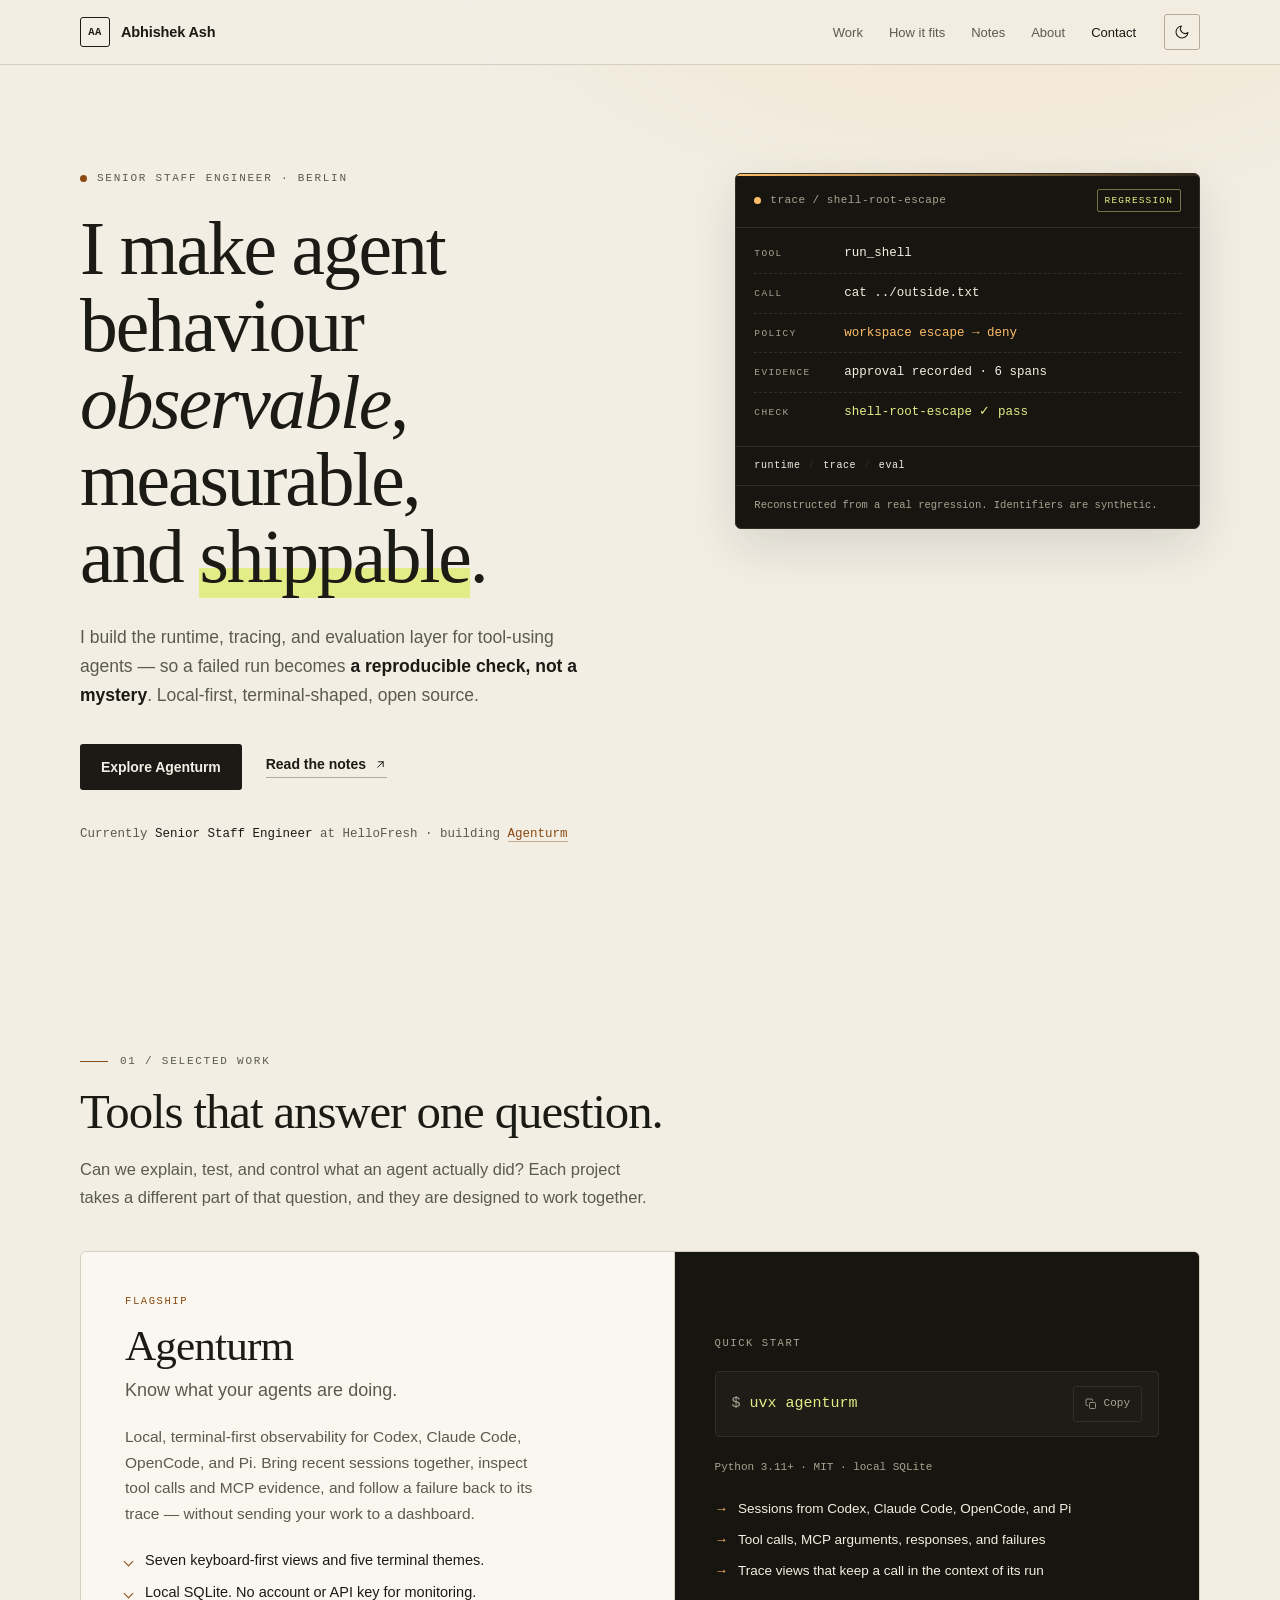
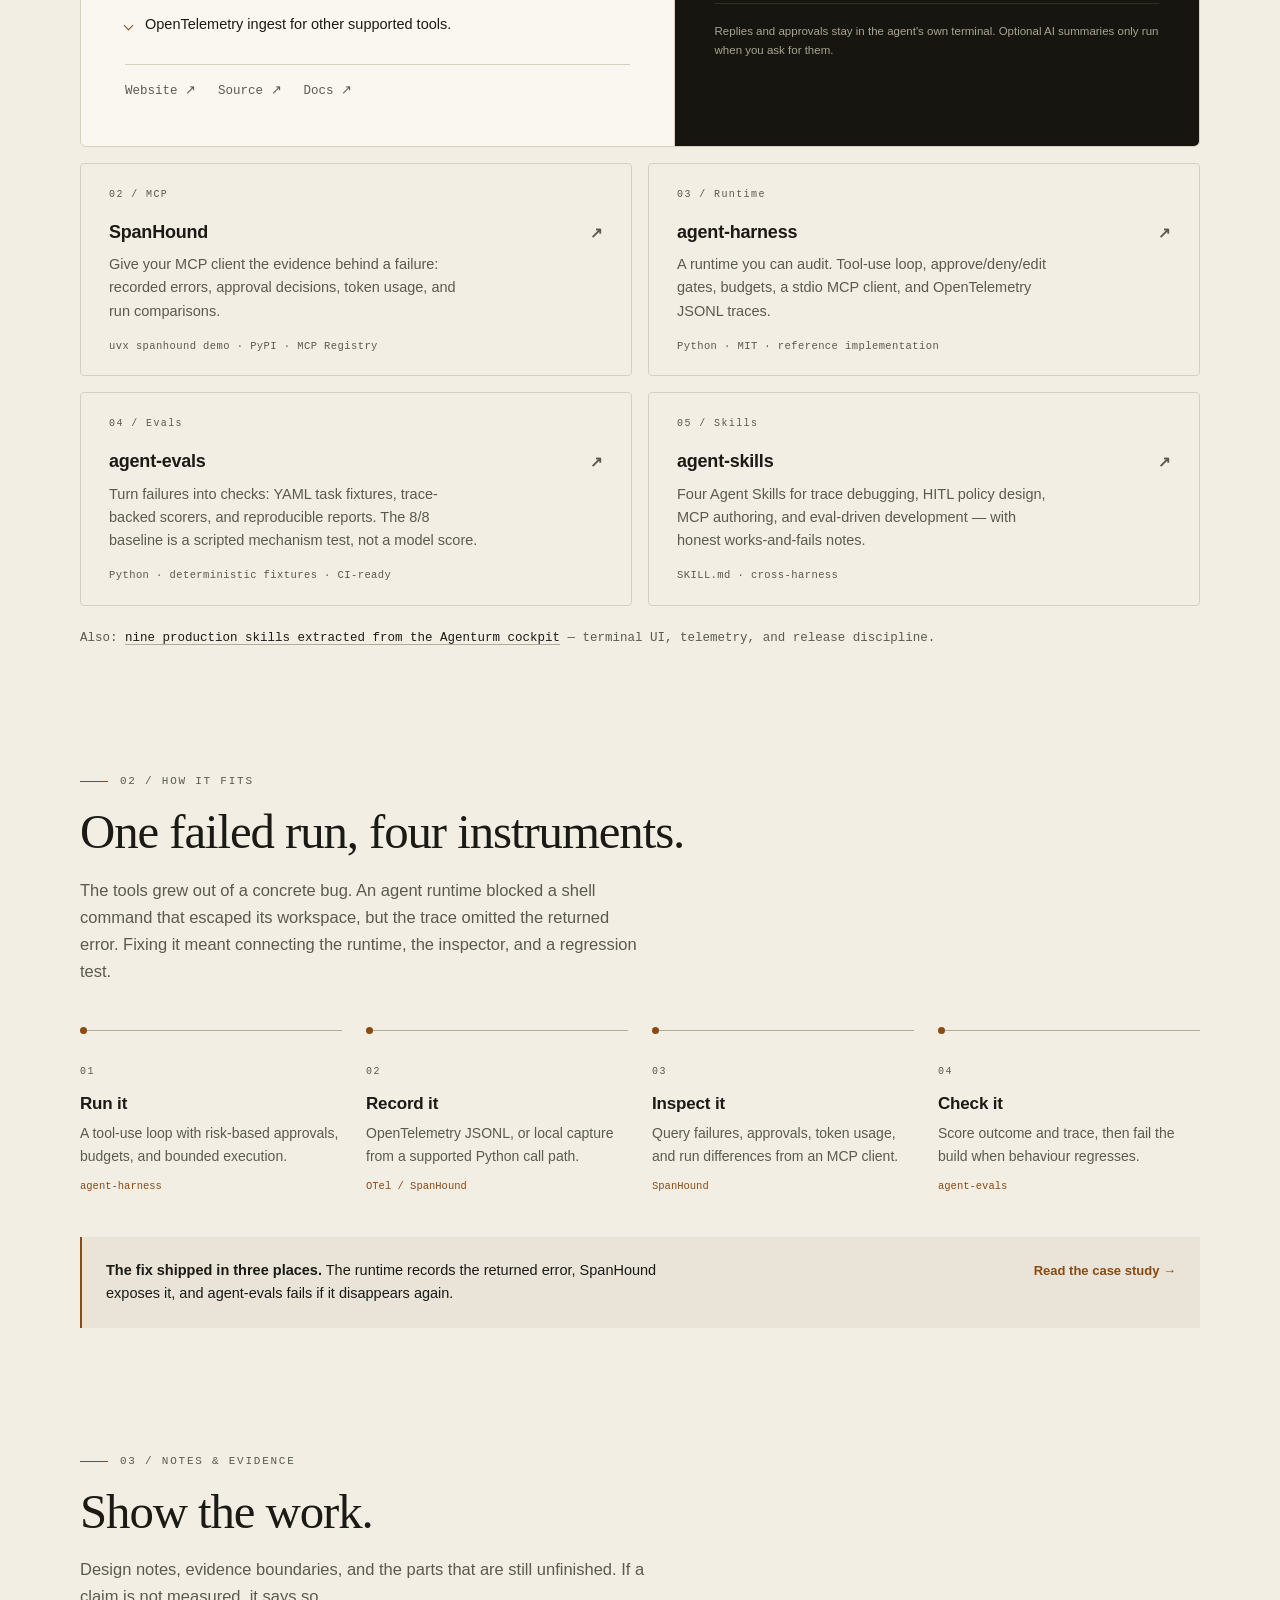
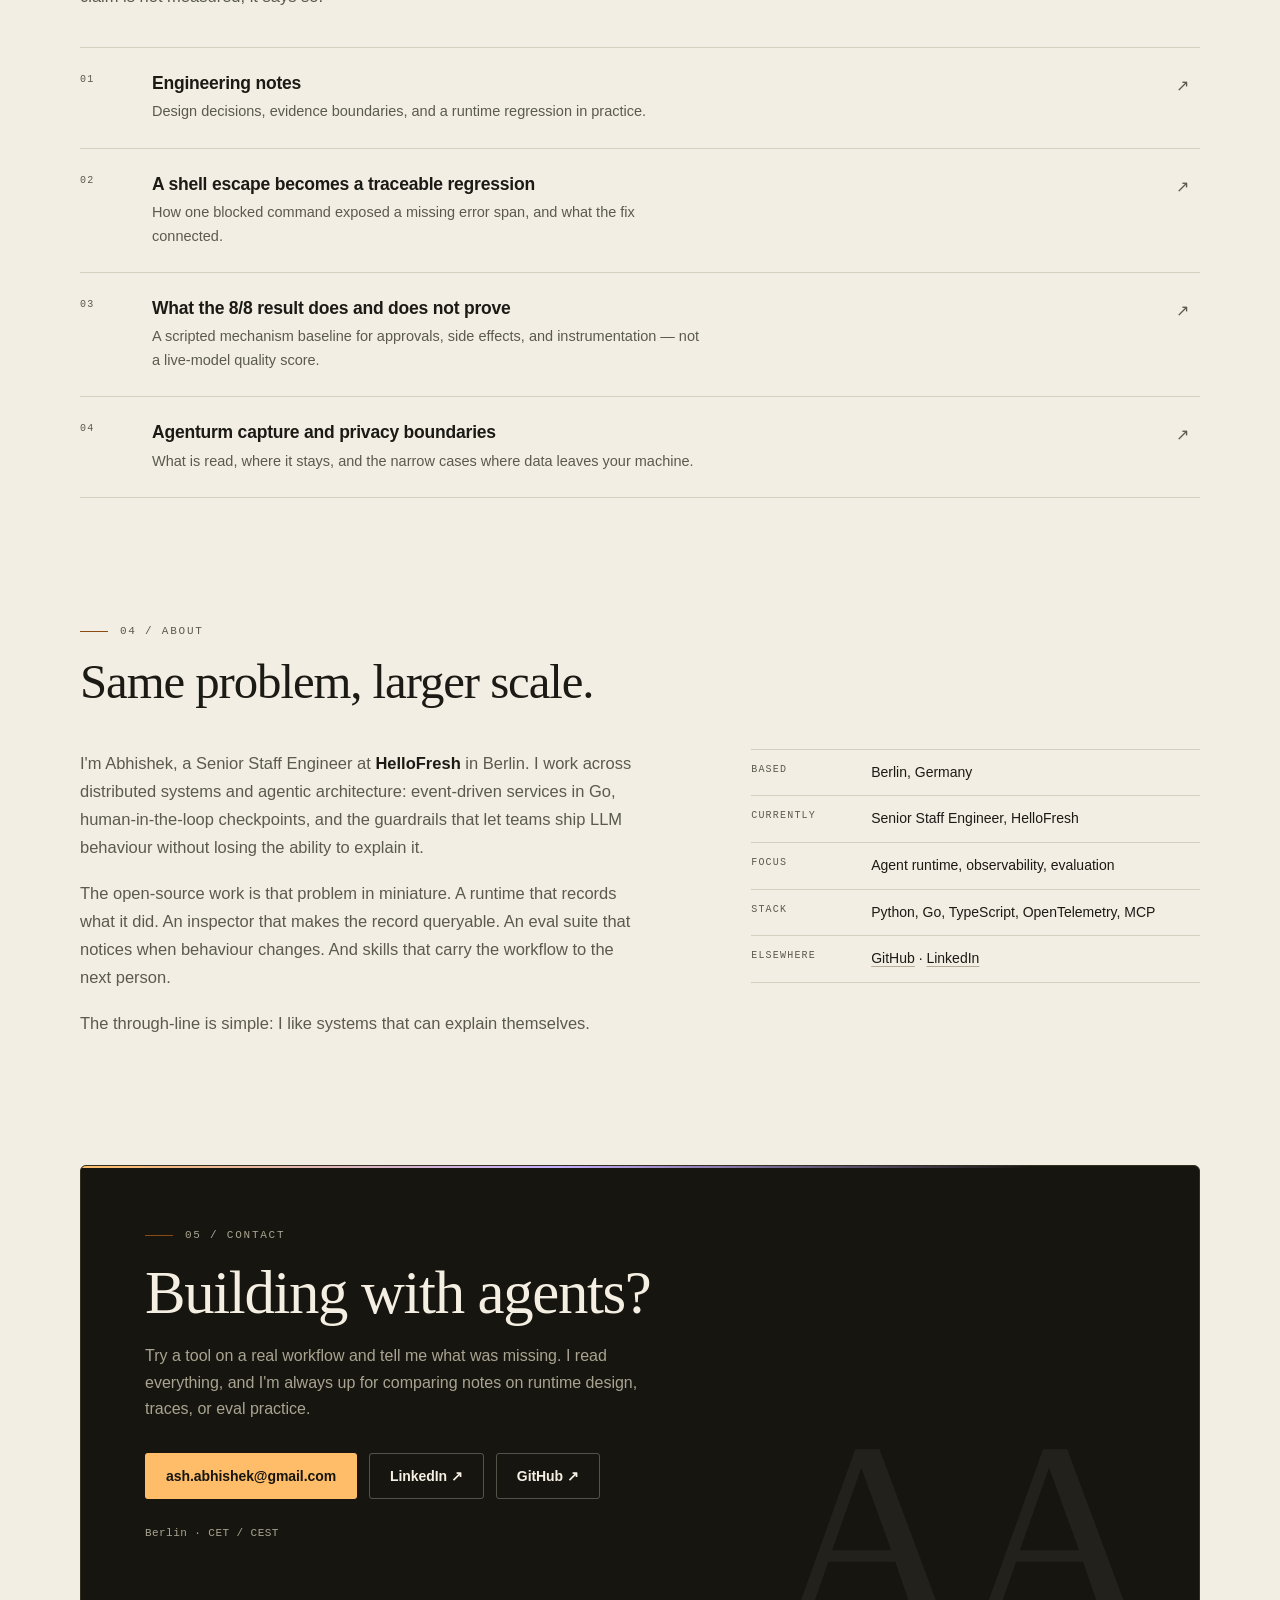
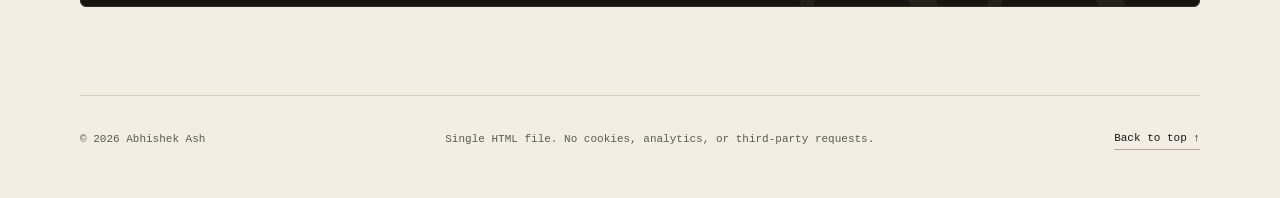
==== commit 28c59403: "Add social preview card" ====
--- a/index.html
+++ b/index.html
@@ -15,9 +15,15 @@
 <meta property="og:description" content="I make agent behaviour observable, measurable, and shippable. Open-source runtime, tracing, and evaluation tools. Berlin.">
 <meta property="og:url" content="https://abhishekash.github.io/">
 <meta property="og:locale" content="en_GB">
-<meta name="twitter:card" content="summary">
+<meta property="og:image" content="https://abhishekash.github.io/og.png">
+<meta property="og:image:type" content="image/png">
+<meta property="og:image:width" content="1200">
+<meta property="og:image:height" content="630">
+<meta property="og:image:alt" content="Abhishek Ash — I make agent behaviour observable, measurable, and shippable.">
+<meta name="twitter:card" content="summary_large_image">
 <meta name="twitter:title" content="Abhishek Ash — Agent observability &amp; evaluation">
 <meta name="twitter:description" content="Senior Staff Engineer in Berlin. Open-source tools for agent runtime, tracing, and evaluation.">
+<meta name="twitter:image" content="https://abhishekash.github.io/og.png">
 <link rel="icon" href="data:image/svg+xml,%3Csvg xmlns='http://www.w3.org/2000/svg' viewBox='0 0 64 64'%3E%3Crect width='64' height='64' rx='10' fill='%2317150F'/%3E%3Ctext x='32' y='42' font-family='ui-monospace,monospace' font-size='23' font-weight='700' fill='%23FFBD69' text-anchor='middle'%3EAA%3C/text%3E%3C/svg%3E">
 <script>
 (function () {
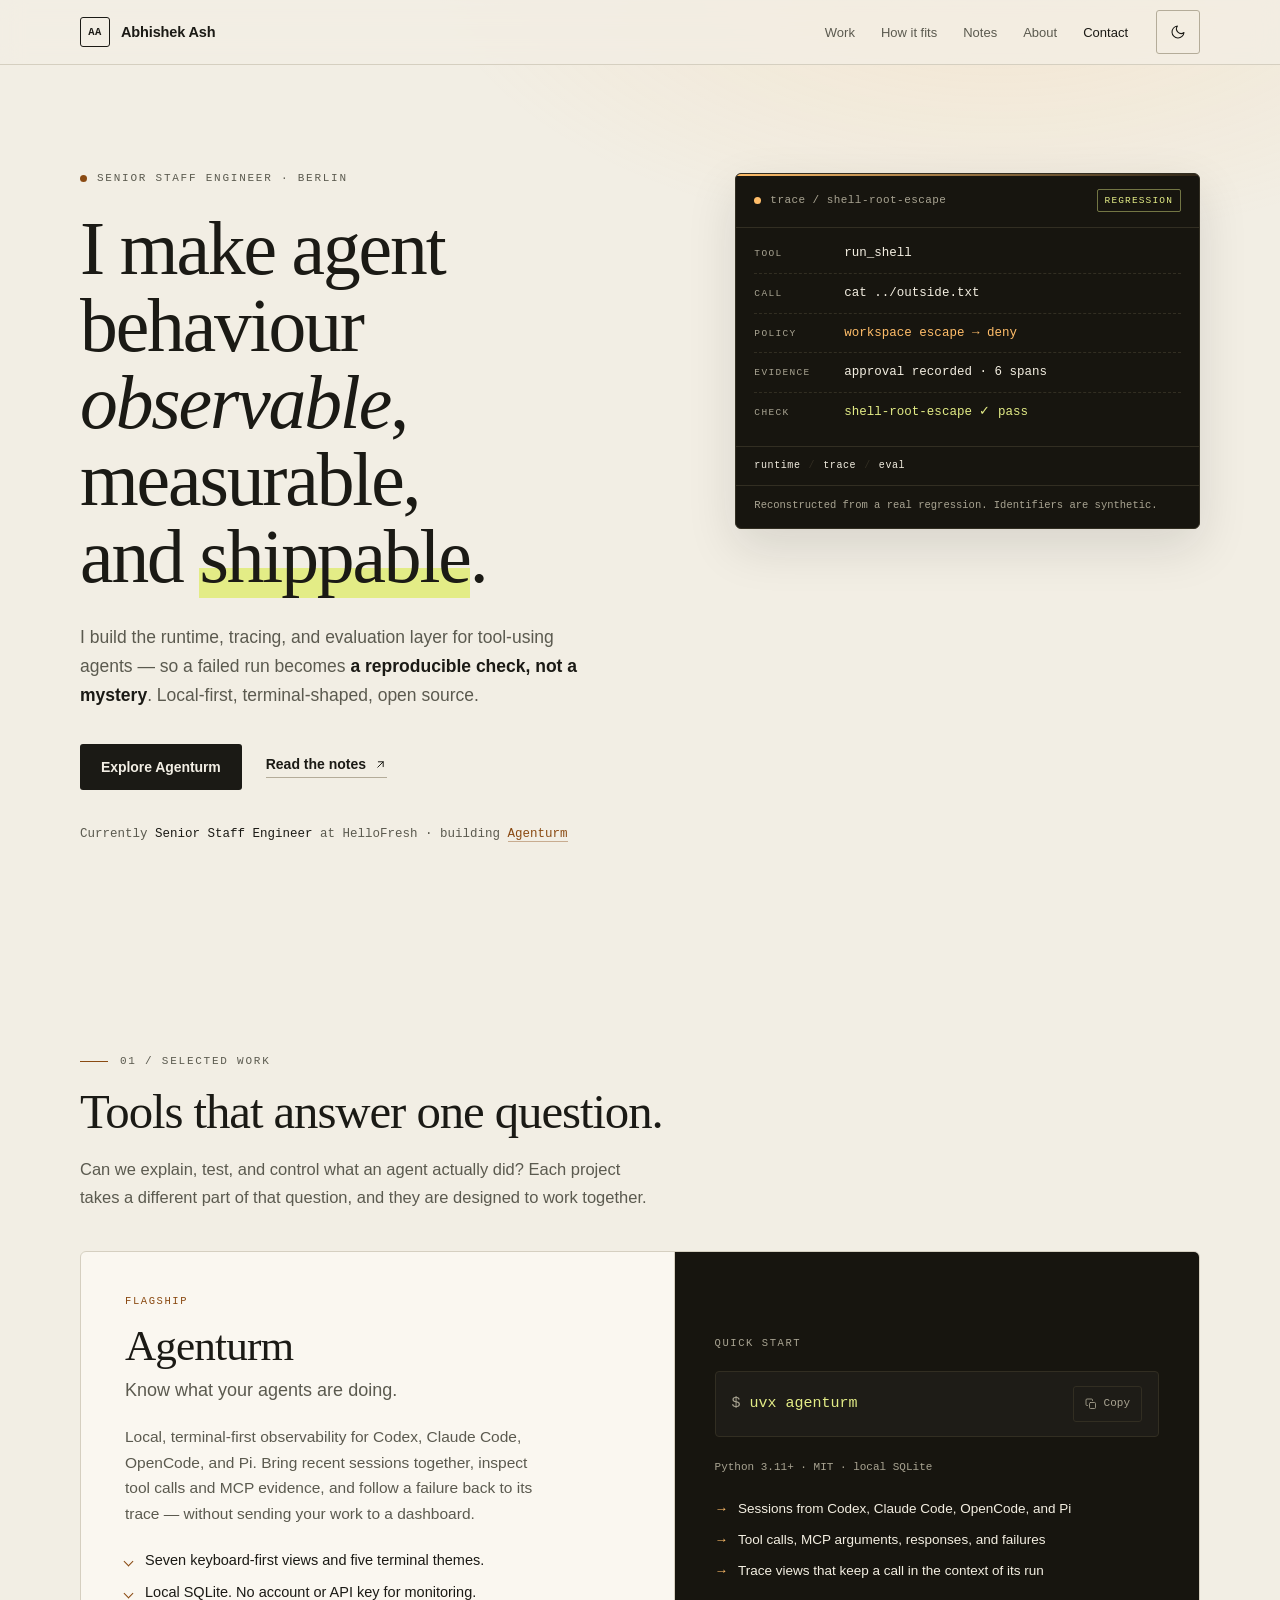
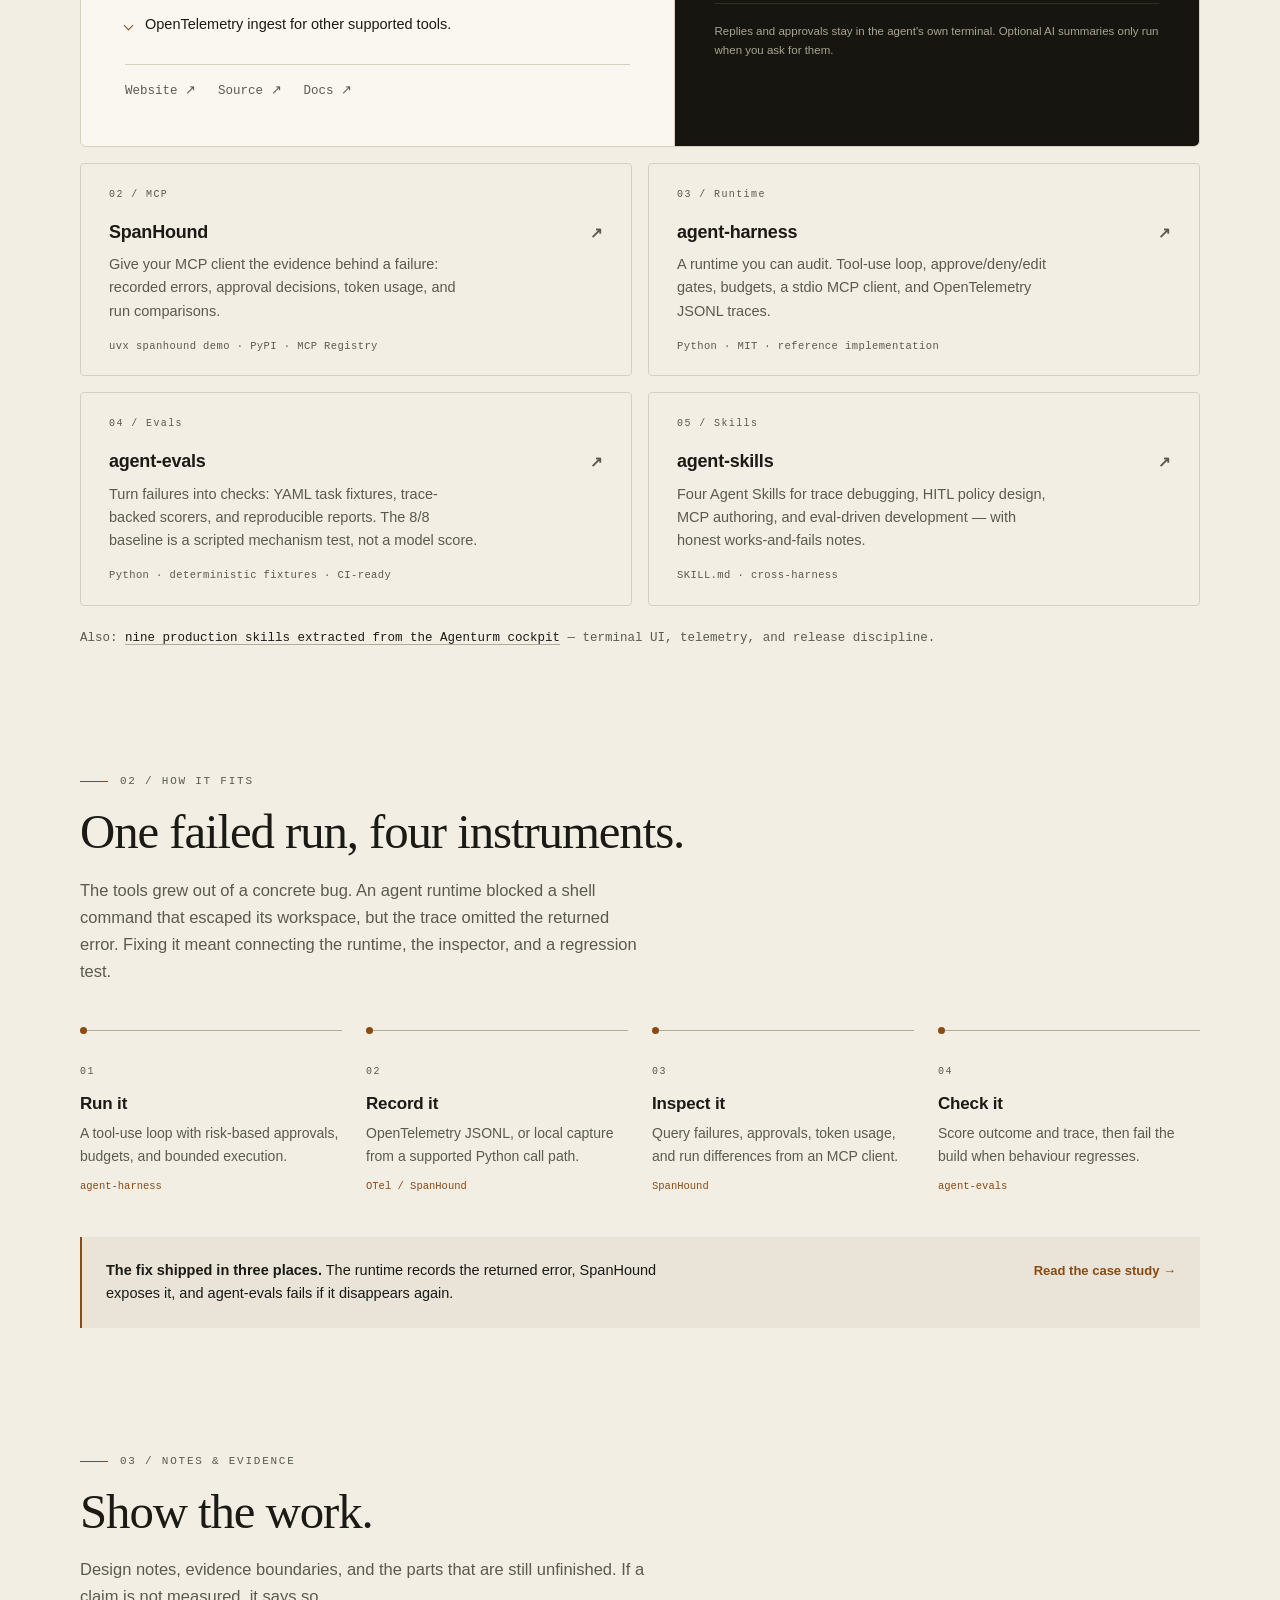
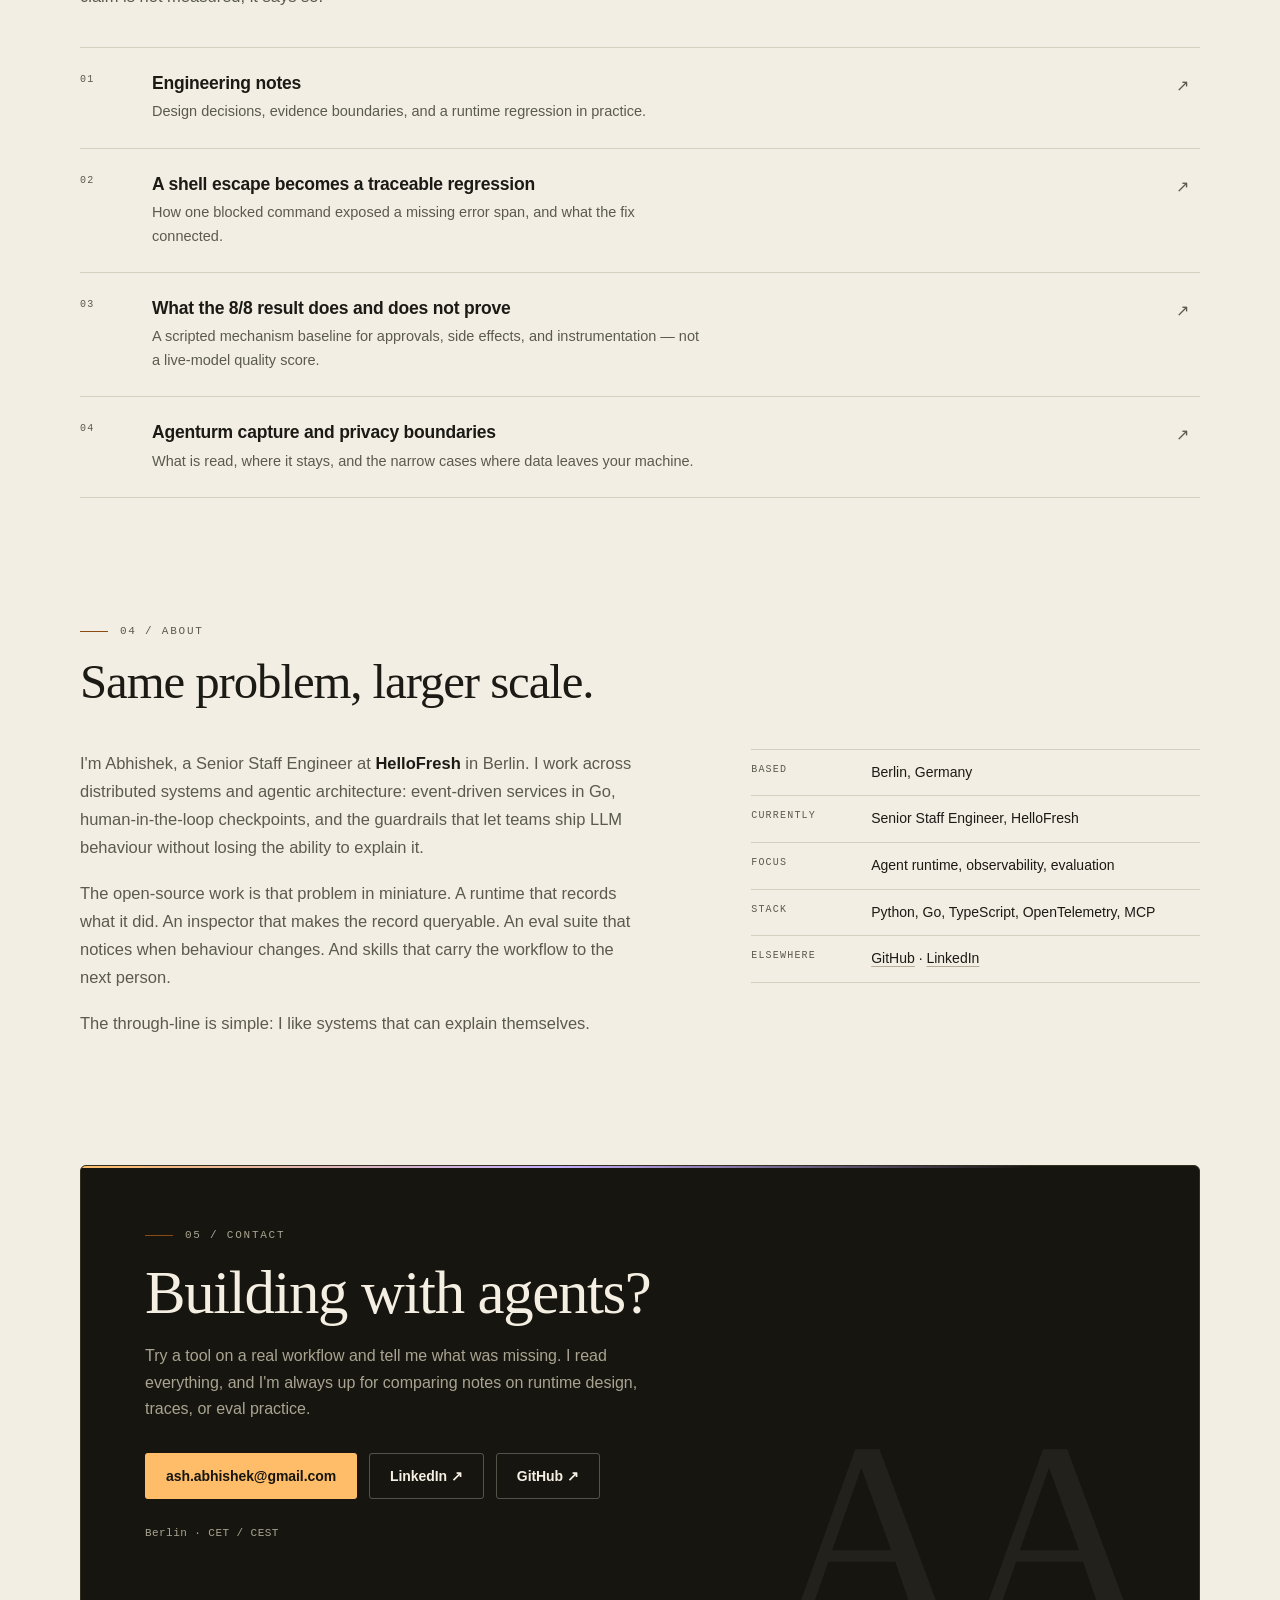
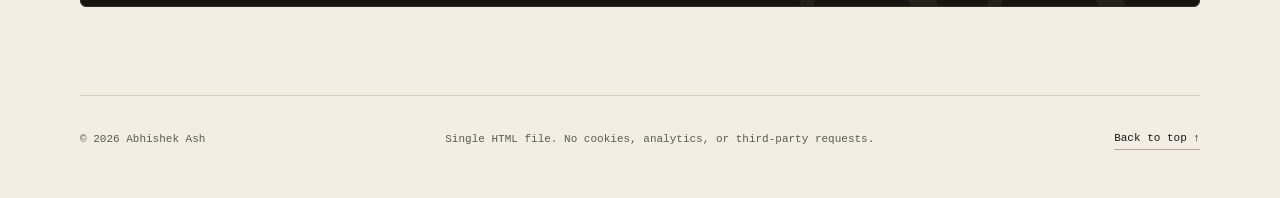
==== commit f30409bb: "Increase theme toggle target size and clarify README" ====
--- a/index.html
+++ b/index.html
@@ -208,8 +208,8 @@
   .theme {
     display: grid;
     place-items: center;
-    width: 36px;
-    height: 36px;
+    width: 44px;
+    height: 44px;
     padding: 0;
     border: 1px solid var(--line-strong);
     border-radius: 3px;
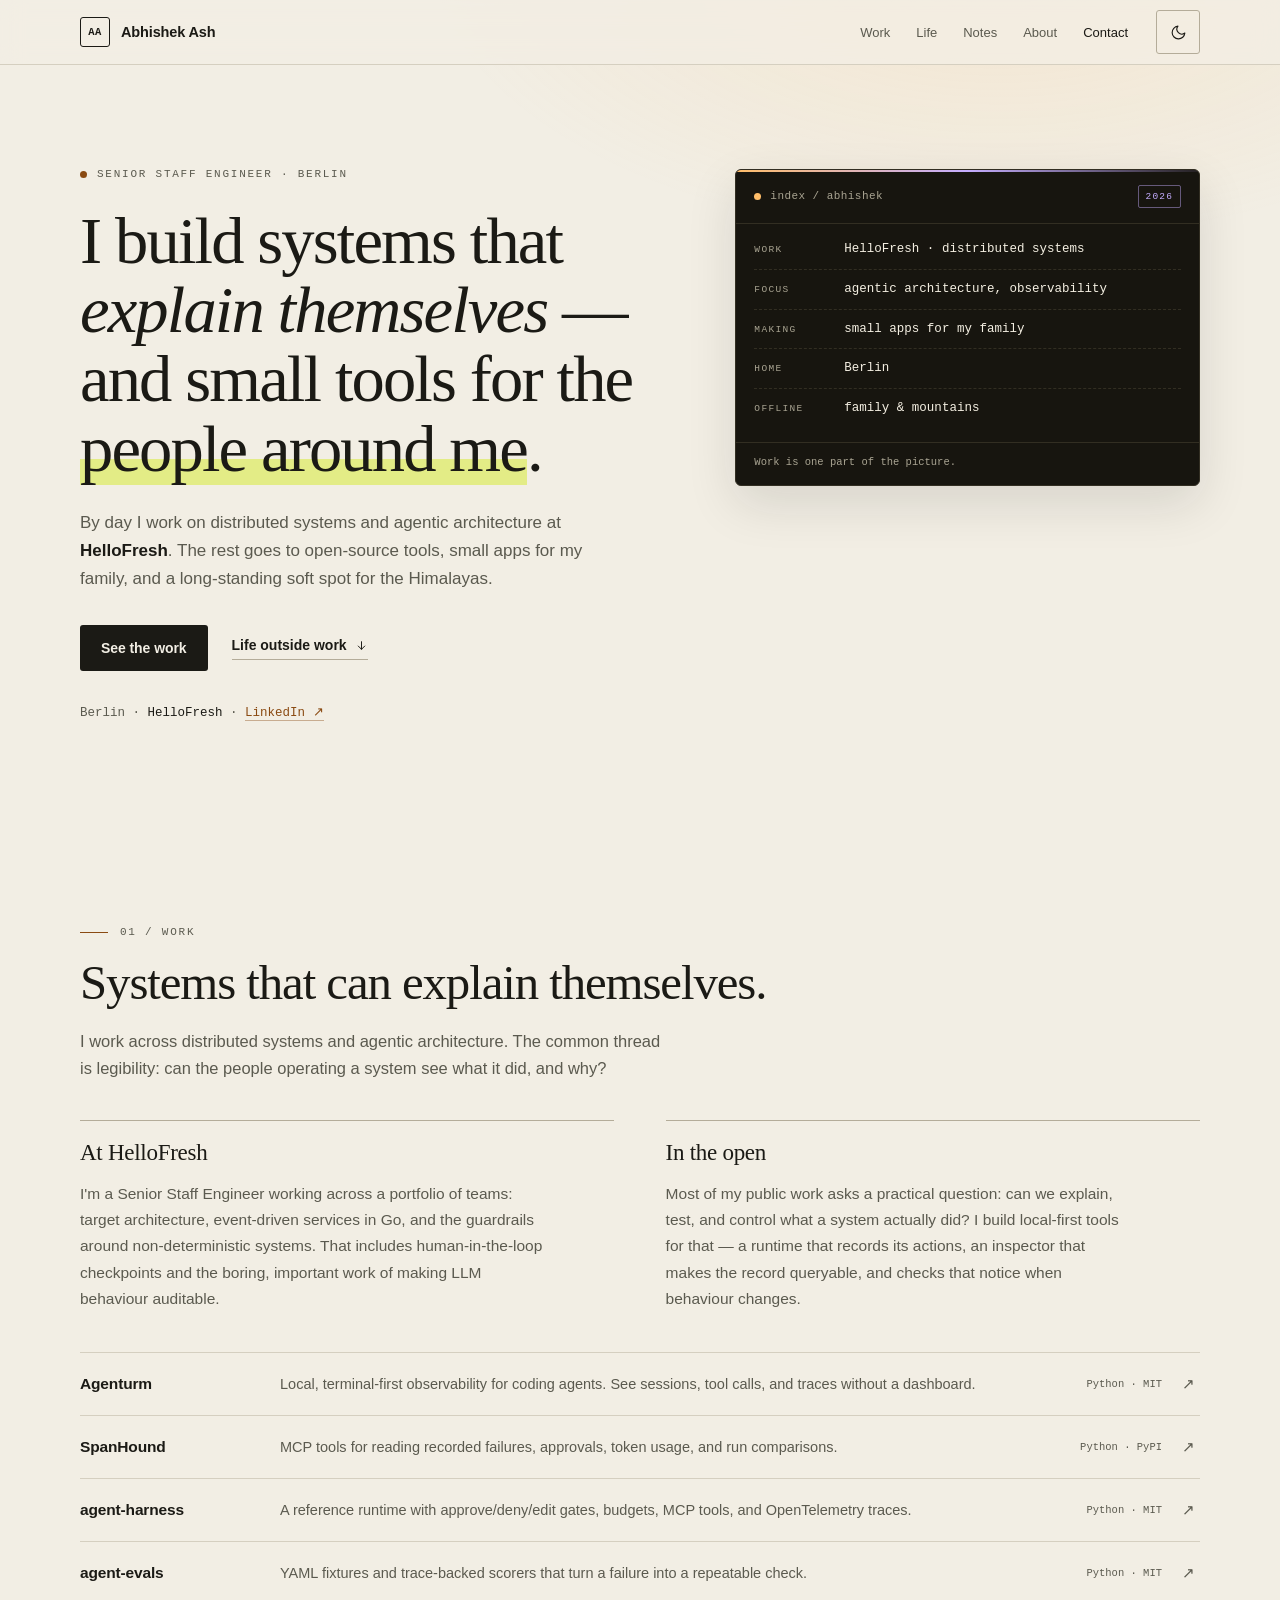
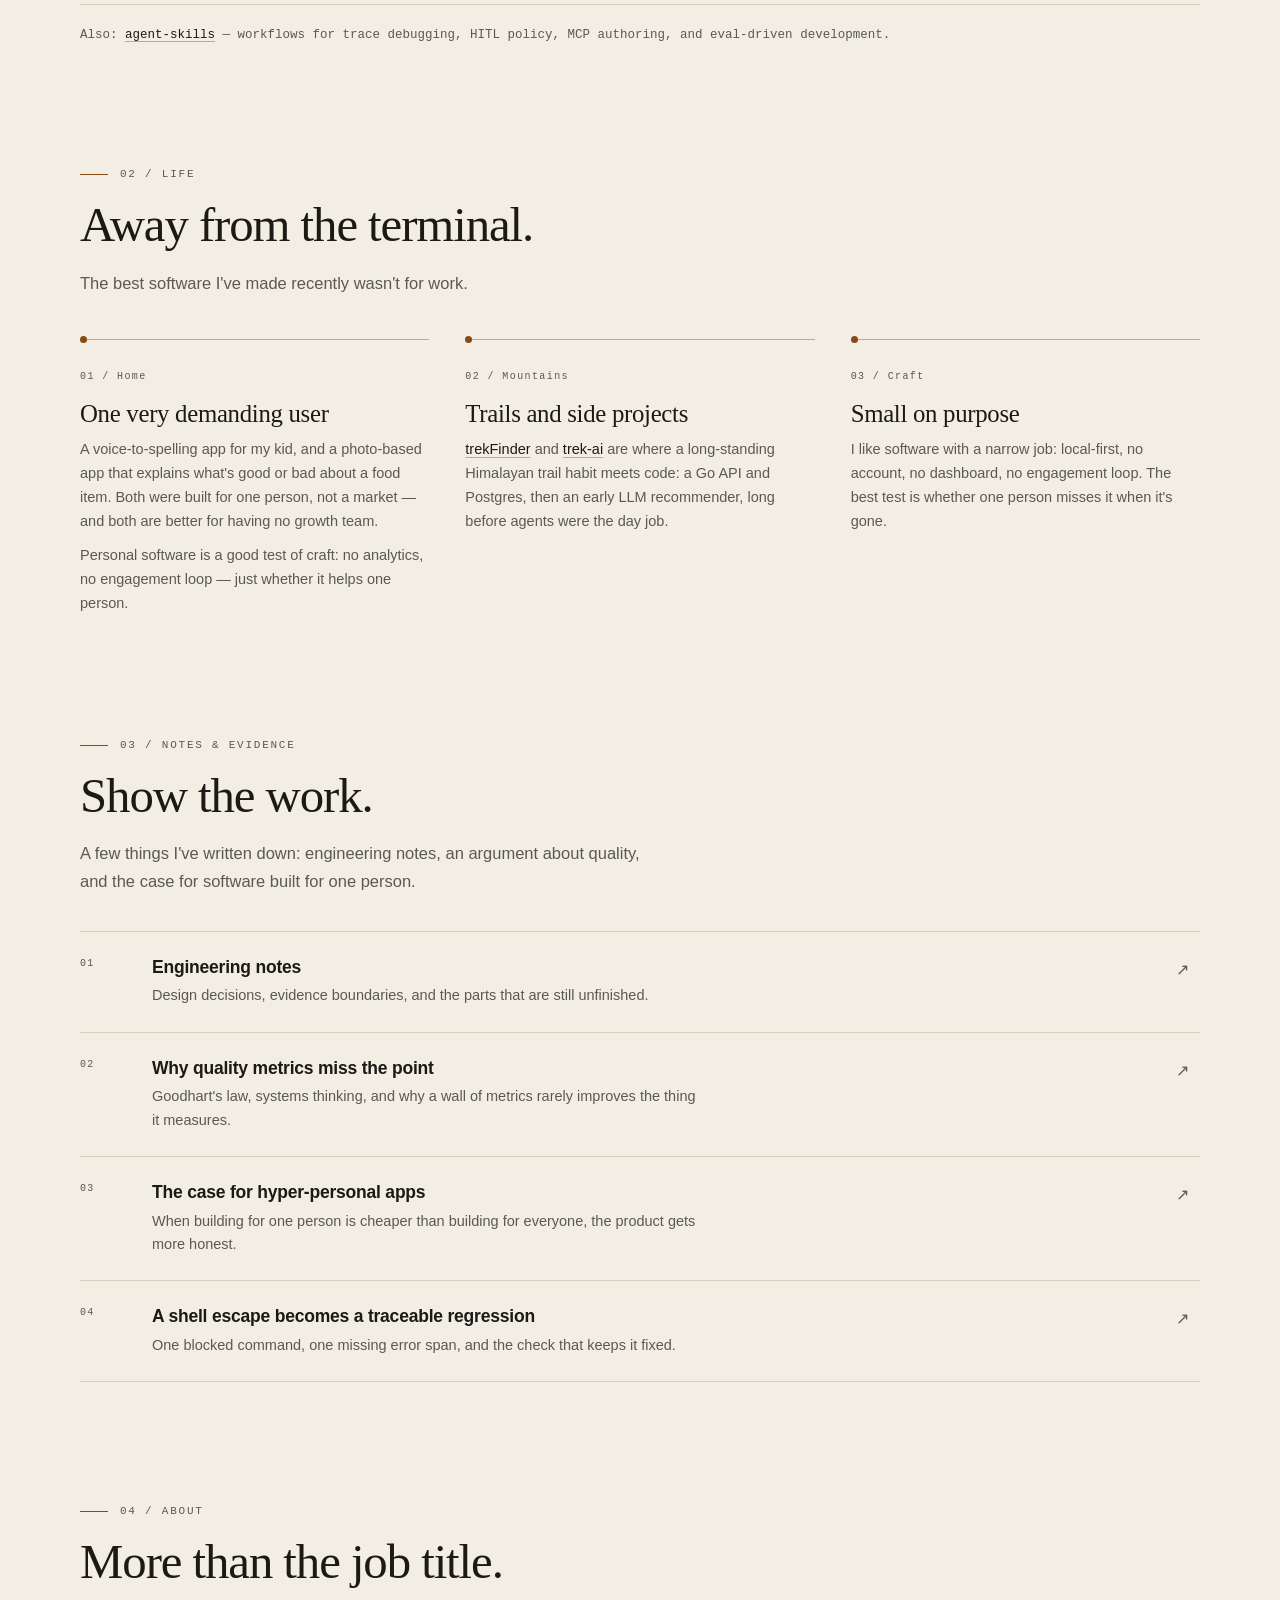
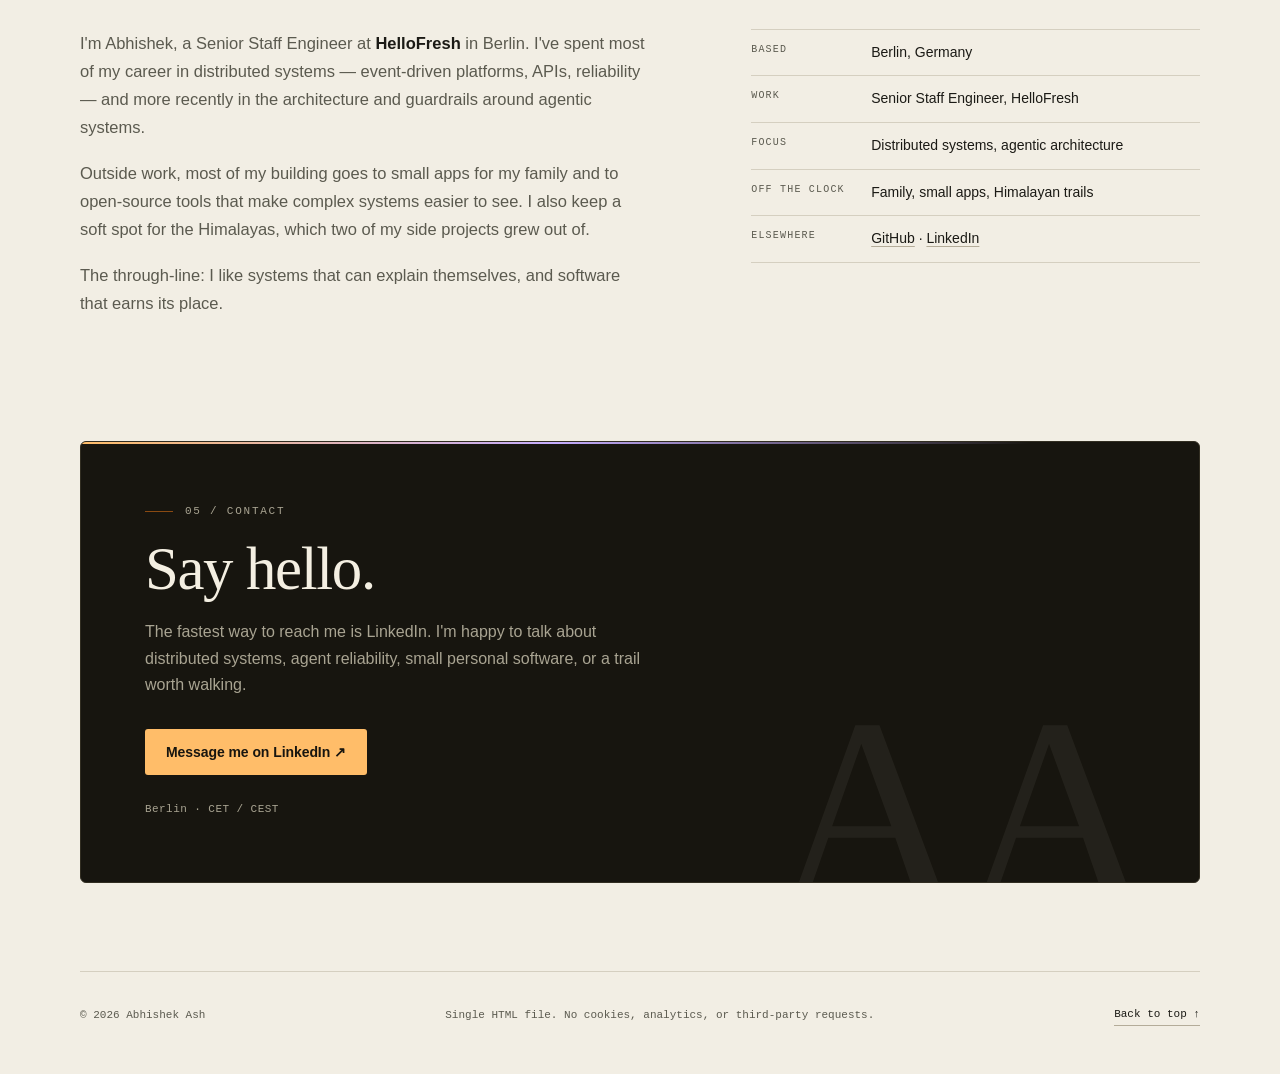
==== commit d269061e: "Rebalance site around work, life, and values" ====
--- a/index.html
+++ b/index.html
@@ -3,26 +3,26 @@
 <head>
 <meta charset="utf-8">
 <meta name="viewport" content="width=device-width, initial-scale=1">
-<title>Abhishek Ash — Agent observability &amp; evaluation, Berlin</title>
-<meta name="description" content="Senior Staff Engineer in Berlin building open-source runtime, tracing, and evaluation tools for AI agents. Agenturm, SpanHound, agent-harness, agent-evals.">
+<title>Abhishek Ash — Engineer in Berlin</title>
+<meta name="description" content="Senior Staff Engineer in Berlin. Distributed systems, agentic architecture, open-source tools, and life outside the terminal.">
 <link rel="canonical" href="https://abhishekash.github.io/">
 <meta name="author" content="Abhishek Ash">
 <meta name="theme-color" content="#F2EEE4" media="(prefers-color-scheme: light)">
 <meta name="theme-color" content="#14130F" media="(prefers-color-scheme: dark)">
 <meta property="og:type" content="website">
 <meta property="og:site_name" content="Abhishek Ash">
-<meta property="og:title" content="Abhishek Ash — Agent observability &amp; evaluation">
-<meta property="og:description" content="I make agent behaviour observable, measurable, and shippable. Open-source runtime, tracing, and evaluation tools. Berlin.">
+<meta property="og:title" content="Abhishek Ash — Engineer in Berlin">
+<meta property="og:description" content="Systems that explain themselves, tools for the people around me, and a life in Berlin.">
 <meta property="og:url" content="https://abhishekash.github.io/">
 <meta property="og:locale" content="en_GB">
 <meta property="og:image" content="https://abhishekash.github.io/og.png">
 <meta property="og:image:type" content="image/png">
 <meta property="og:image:width" content="1200">
 <meta property="og:image:height" content="630">
-<meta property="og:image:alt" content="Abhishek Ash — I make agent behaviour observable, measurable, and shippable.">
+<meta property="og:image:alt" content="Abhishek Ash — I build systems that explain themselves, and small tools for the people around me.">
 <meta name="twitter:card" content="summary_large_image">
-<meta name="twitter:title" content="Abhishek Ash — Agent observability &amp; evaluation">
-<meta name="twitter:description" content="Senior Staff Engineer in Berlin. Open-source tools for agent runtime, tracing, and evaluation.">
+<meta name="twitter:title" content="Abhishek Ash — Engineer in Berlin">
+<meta name="twitter:description" content="Systems that explain themselves, tools for the people around me, and a life in Berlin.">
 <meta name="twitter:image" content="https://abhishekash.github.io/og.png">
 <link rel="icon" href="data:image/svg+xml,%3Csvg xmlns='http://www.w3.org/2000/svg' viewBox='0 0 64 64'%3E%3Crect width='64' height='64' rx='10' fill='%2317150F'/%3E%3Ctext x='32' y='42' font-family='ui-monospace,monospace' font-size='23' font-weight='700' fill='%23FFBD69' text-anchor='middle'%3EAA%3C/text%3E%3C/svg%3E">
 <script>
@@ -142,15 +142,6 @@
     transition: top .15s ease;
   }
   .skip:focus { top: 12px; }
-  .sr-only {
-    position: absolute;
-    width: 1px; height: 1px;
-    padding: 0; margin: -1px;
-    overflow: hidden;
-    clip: rect(0 0 0 0);
-    white-space: nowrap;
-    border: 0;
-  }
 
   /* ---------- header ---------- */
   .site-head {
@@ -233,7 +224,7 @@
     grid-template-columns: minmax(0, 1.12fr) minmax(0, .88fr);
     gap: clamp(36px, 5vw, 72px);
     align-items: start;
-    padding: clamp(56px, 9vw, 108px) 0 clamp(48px, 7vw, 84px);
+    padding: clamp(56px, 9vw, 104px) 0 clamp(48px, 7vw, 80px);
   }
   .eyebrow {
     display: flex;
@@ -255,8 +246,8 @@
   h1 {
     font-family: var(--serif);
     font-weight: 400;
-    font-size: clamp(2.55rem, 5.9vw, 4.75rem);
-    line-height: 1.02;
+    font-size: clamp(2.5rem, 5.2vw, 4.25rem);
+    line-height: 1.04;
     letter-spacing: -.028em;
     text-wrap: balance;
   }
@@ -267,10 +258,10 @@
     box-decoration-break: clone;
   }
   .hero__lede {
-    margin-top: 28px;
-    max-width: 54ch;
-    color: var(--muted);
-    font-size: 17.5px;
+    margin-top: 26px;
+    max-width: 55ch;
+    color: var(--muted);
+    font-size: 17px;
     line-height: 1.65;
   }
   .hero__lede strong { color: var(--ink); font-weight: 600; }
@@ -279,7 +270,7 @@
     flex-wrap: wrap;
     align-items: center;
     gap: 14px 24px;
-    margin-top: 34px;
+    margin-top: 32px;
   }
   .btn {
     display: inline-flex;
@@ -310,9 +301,9 @@
   }
   .link-arrow:hover { border-color: var(--accent); color: var(--accent); }
   .link-arrow svg { transition: transform .15s ease; }
-  .link-arrow:hover svg { transform: translate(2px, -2px); }
+  .link-arrow:hover svg { transform: translateY(2px); }
   .hero__now {
-    margin-top: 34px;
+    margin-top: 32px;
     font: 400 12.5px/1.6 var(--mono);
     color: var(--muted);
   }
@@ -320,8 +311,8 @@
   .hero__now a { color: var(--accent); text-decoration: none; border-bottom: 1px solid color-mix(in srgb, var(--accent) 40%, transparent); }
   .hero__now a:hover { border-color: var(--accent); }
 
-  /* ---------- trace record ---------- */
-  .record {
+  /* ---------- index card ---------- */
+  .snapshot {
     position: relative;
     background: var(--terminal-bg);
     color: var(--terminal-ink);
@@ -331,14 +322,14 @@
     font-family: var(--mono);
     overflow: hidden;
   }
-  .record::before {
+  .snapshot::before {
     content: "";
     position: absolute;
     inset: 0 0 auto 0;
     height: 2px;
-    background: linear-gradient(90deg, var(--amber), rgba(255, 189, 105, .1));
-  }
-  .record__bar {
+    background: linear-gradient(90deg, var(--amber), var(--lavender), rgba(197, 173, 255, .08));
+  }
+  .snapshot__bar {
     display: flex;
     align-items: center;
     gap: 9px;
@@ -348,67 +339,53 @@
     letter-spacing: .04em;
     color: var(--terminal-muted);
   }
-  .record__dot {
+  .snapshot__dot {
     width: 7px; height: 7px;
     border-radius: 50%;
     background: var(--amber);
     flex: none;
   }
-  .record__tag {
+  .snapshot__tag {
     margin-left: auto;
     padding: 3px 7px;
-    border: 1px solid rgba(227, 236, 134, .45);
+    border: 1px solid rgba(197, 173, 255, .45);
     border-radius: 2px;
-    color: var(--lime);
+    color: var(--lavender);
     font-size: 9.5px;
     text-transform: uppercase;
     letter-spacing: .12em;
   }
-  .record dl { padding: 6px 18px 14px; }
-  .record dl > div {
+  .snapshot dl { padding: 6px 18px 14px; }
+  .snapshot dl > div {
     display: grid;
     grid-template-columns: 76px minmax(0, 1fr);
     gap: 14px;
     padding: 10px 0;
     border-bottom: 1px dashed var(--terminal-line);
   }
-  .record dl > div:last-child { border-bottom: 0; }
-  .record dt {
+  .snapshot dl > div:last-child { border-bottom: 0; }
+  .snapshot dt {
     font-size: 9.5px;
     text-transform: uppercase;
     letter-spacing: .14em;
     color: var(--terminal-muted);
     padding-top: 2px;
   }
-  .record dd {
+  .snapshot dd {
     font-size: 12.5px;
     line-height: 1.5;
     overflow-wrap: anywhere;
   }
-  .record .warn { color: var(--amber); }
-  .record .ok { color: var(--lime); }
-  .record__note {
+  .snapshot__note {
     padding: 12px 18px 14px;
     border-top: 1px solid var(--terminal-line);
     font-size: 10.5px;
     line-height: 1.5;
     color: var(--terminal-muted);
   }
-  .record__flow {
-    display: flex;
-    align-items: center;
-    gap: 8px;
-    padding: 11px 18px;
-    border-top: 1px solid var(--terminal-line);
-    font-size: 10px;
-    letter-spacing: .06em;
-    color: var(--terminal-muted);
-  }
-  .record__flow b { color: var(--terminal-ink); font-weight: 500; }
-  .record__flow .sep { color: var(--terminal-line); }
 
   /* ---------- section scaffolding ---------- */
-  .section { margin-top: clamp(76px, 10vw, 128px); }
+  .section { margin-top: clamp(76px, 10vw, 124px); }
   .section-head { max-width: 760px; }
   .kicker {
     display: flex;
@@ -437,7 +414,7 @@
   }
   .lede {
     margin-top: 18px;
-    max-width: 62ch;
+    max-width: 64ch;
     color: var(--muted);
     font-size: 16.5px;
     line-height: 1.65;
@@ -445,236 +422,82 @@
   .lede a { color: var(--ink); text-decoration-color: var(--line-strong); text-underline-offset: 3px; }
   .lede a:hover { color: var(--accent); text-decoration-color: var(--accent); }
 
-  /* ---------- featured work ---------- */
-  .feature {
+  /* ---------- work ---------- */
+  .work-intro {
     display: grid;
-    grid-template-columns: minmax(0, 1.06fr) minmax(0, .94fr);
-    margin-top: 40px;
-    border: 1px solid var(--line);
-    border-radius: 6px;
-    background: var(--surface);
-    overflow: hidden;
-  }
-  .feature__body { padding: clamp(26px, 4vw, 44px); }
-  .feature__label {
-    font: 500 10.5px/1 var(--mono);
-    letter-spacing: .15em;
-    text-transform: uppercase;
-    color: var(--accent);
-    margin-bottom: 18px;
-  }
-  .feature h3 {
+    grid-template-columns: repeat(2, minmax(0, 1fr));
+    gap: clamp(28px, 4vw, 56px);
+    margin-top: 38px;
+  }
+  .work-block {
+    border-top: 1px solid var(--line-strong);
+    padding-top: 18px;
+  }
+  .work-block h3 {
     font-family: var(--serif);
     font-weight: 400;
-    font-size: clamp(2rem, 3.4vw, 2.7rem);
-    line-height: 1;
-    letter-spacing: -.02em;
-  }
-  .feature__tag {
-    margin-top: 8px;
-    font-size: 18px;
-    color: var(--muted);
-  }
-  .feature__body > p:not(.feature__label):not(.feature__tag):not(.feature__links) {
+    font-size: 23px;
+    line-height: 1.2;
+    letter-spacing: -.012em;
+  }
+  .work-block p {
+    margin-top: 14px;
+    max-width: 54ch;
+    font-size: 15.5px;
+    line-height: 1.7;
+    color: var(--muted);
+  }
+  .work-block p strong { color: var(--ink); font-weight: 600; }
+  .projects {
+    margin-top: 40px;
+    border-top: 1px solid var(--line);
+  }
+  .project {
+    display: grid;
+    grid-template-columns: 180px minmax(0, 1fr) 110px 18px;
+    gap: 20px;
+    align-items: center;
+    padding: 19px 0;
+    border-bottom: 1px solid var(--line);
+    text-decoration: none;
+    transition: background .15s ease;
+  }
+  .project:hover { background: var(--surface); }
+  .project__name { font: 600 15.5px/1.35 var(--sans); letter-spacing: -.01em; transition: color .15s ease; }
+  .project:hover .project__name { color: var(--accent); }
+  .project__desc { font-size: 14.5px; line-height: 1.55; color: var(--muted); }
+  .project__meta {
+    font: 400 10.5px/1.4 var(--mono);
+    color: var(--muted);
+    text-align: right;
+  }
+  .project__arrow {
+    color: var(--muted);
+    font-size: 15px;
+    transition: transform .15s ease, color .15s ease;
+  }
+  .project:hover .project__arrow { transform: translate(2px, -2px); color: var(--accent); }
+  .more {
     margin-top: 20px;
-    max-width: 50ch;
-    font-size: 15.5px;
-    line-height: 1.65;
-    color: var(--muted);
-  }
-  .ticks {
-    list-style: none;
-    margin-top: 22px;
-    display: grid;
-    gap: 9px;
-  }
-  .ticks li {
-    position: relative;
-    padding-left: 20px;
-    font-size: 14.5px;
-    color: var(--ink);
-  }
-  .ticks li::before {
-    content: "";
-    position: absolute;
-    left: 0;
-    top: .62em;
-    width: 7px;
-    height: 7px;
-    border-left: 1px solid var(--accent);
-    border-bottom: 1px solid var(--accent);
-    transform: rotate(-45deg);
-  }
-  .feature__links {
-    display: flex;
-    flex-wrap: wrap;
-    gap: 10px 22px;
-    margin-top: 28px;
-    padding-top: 20px;
-    border-top: 1px solid var(--line);
-    font: 500 12.5px/1 var(--mono);
-  }
-  .feature__links a {
-    text-decoration: none;
-    color: var(--muted);
-    border-bottom: 1px solid transparent;
-    padding-bottom: 3px;
-  }
-  .feature__links a:hover { color: var(--accent); border-color: var(--accent); }
-  .feature__panel {
-    display: flex;
-    flex-direction: column;
-    justify-content: center;
-    gap: 22px;
-    padding: clamp(26px, 4vw, 40px);
-    background: var(--terminal-bg);
-    color: var(--terminal-ink);
-    border-left: 1px solid var(--line);
-  }
-  .panel__label {
-    font: 500 10.5px/1 var(--mono);
-    letter-spacing: .15em;
-    text-transform: uppercase;
-    color: var(--terminal-muted);
-  }
-  .cmd {
-    display: flex;
-    align-items: center;
-    gap: 12px;
-    padding: 14px 16px;
-    border: 1px solid var(--terminal-line);
-    border-radius: 4px;
-    background: rgba(255, 255, 255, .03);
-  }
-  .cmd code {
-    font: 500 15px/1.2 var(--mono);
-    color: var(--lime);
-    overflow-wrap: anywhere;
-  }
-  .cmd code .prompt { color: var(--terminal-muted); user-select: none; }
-  .copy {
-    margin-left: auto;
-    flex: none;
-    display: inline-flex;
-    align-items: center;
-    gap: 7px;
-    min-height: 36px;
-    padding: 0 11px;
-    border: 1px solid var(--terminal-line);
-    border-radius: 3px;
-    background: transparent;
-    color: var(--terminal-muted);
-    font: 500 11px/1 var(--mono);
-    cursor: pointer;
-    transition: border-color .15s ease, color .15s ease, background .15s ease;
-  }
-  .copy:hover { border-color: var(--amber); color: var(--amber); }
-  .copy.is-copied { border-color: var(--lime); color: var(--lime); }
-  .panel__meta {
-    font: 400 11px/1.6 var(--mono);
-    color: var(--terminal-muted);
-  }
-  .panel__list {
-    list-style: none;
-    display: grid;
-    gap: 11px;
-    font-size: 13.5px;
-    line-height: 1.5;
-  }
-  .panel__list li {
-    display: flex;
-    gap: 10px;
-    color: var(--terminal-ink);
-  }
-  .panel__list li::before {
-    content: "→";
-    color: var(--amber);
-    flex: none;
-  }
-  .panel__note {
-    padding-top: 18px;
-    border-top: 1px solid var(--terminal-line);
-    font-size: 11.5px;
-    line-height: 1.6;
-    color: var(--terminal-muted);
-  }
-
-  /* ---------- project cards ---------- */
-  .cards {
-    display: grid;
-    grid-template-columns: repeat(2, minmax(0, 1fr));
-    gap: 16px;
-    margin-top: 16px;
-  }
-  .card {
-    position: relative;
-    display: block;
-    padding: 26px 28px 24px;
-    border: 1px solid var(--line);
-    border-radius: 4px;
-    background: transparent;
-    text-decoration: none;
-    transition: background .15s ease, border-color .15s ease;
-  }
-  .card:hover { background: var(--surface); border-color: var(--line-strong); }
-  .card__num {
-    display: block;
-    font: 500 10px/1 var(--mono);
-    letter-spacing: .14em;
-    color: var(--muted);
-    margin-bottom: 22px;
-  }
-  .card h3 {
-    display: flex;
-    align-items: baseline;
-    gap: 10px;
-    font: 600 18px/1.2 var(--sans);
-    letter-spacing: -.012em;
-  }
-  .card__arrow {
-    margin-left: auto;
-    font-size: 15px;
-    color: var(--muted);
-    transition: transform .15s ease, color .15s ease;
-  }
-  .card:hover .card__arrow { transform: translate(2px, -2px); color: var(--accent); }
-  .card p {
-    margin-top: 10px;
-    font-size: 14.5px;
-    line-height: 1.6;
-    color: var(--muted);
-    max-width: 46ch;
-  }
-  .card__meta {
-    display: block;
-    margin-top: 18px;
-    font: 400 10.5px/1 var(--mono);
-    letter-spacing: .04em;
-    color: var(--muted);
-  }
-  .more {
-    margin-top: 22px;
     font: 400 12.5px/1.6 var(--mono);
     color: var(--muted);
   }
   .more a { color: var(--ink); text-decoration-color: var(--line-strong); text-underline-offset: 3px; }
   .more a:hover { color: var(--accent); text-decoration-color: var(--accent); }
 
-  /* ---------- loop ---------- */
-  .loop {
-    list-style: none;
+  /* ---------- life ---------- */
+  .life {
     display: grid;
-    grid-template-columns: repeat(4, minmax(0, 1fr));
-    gap: 24px;
-    margin-top: 44px;
-    counter-reset: step;
-  }
-  .loop li {
+    grid-template-columns: repeat(3, minmax(0, 1fr));
+    gap: clamp(24px, 3vw, 36px);
+    margin-top: 42px;
+  }
+  .life__item {
     position: relative;
-    padding-top: 24px;
     border-top: 1px solid var(--line-strong);
-  }
-  .loop li::before {
+    padding-top: 20px;
+  }
+  .life__item::before {
     content: "";
     position: absolute;
     top: -4px;
@@ -684,47 +507,28 @@
     border-radius: 50%;
     background: var(--accent);
   }
-  .loop__num {
+  .life__num {
     font: 500 10px/1 var(--mono);
     letter-spacing: .14em;
     color: var(--muted);
   }
-  .loop h3 {
+  .life__item h3 {
     margin-top: 12px;
-    font: 600 17px/1.2 var(--sans);
-    letter-spacing: -.01em;
-  }
-  .loop p {
-    margin-top: 8px;
-    font-size: 14px;
-    line-height: 1.6;
-    color: var(--muted);
-  }
-  .loop__repo {
-    display: inline-block;
-    margin-top: 14px;
-    font: 400 10.5px/1 var(--mono);
-    color: var(--accent);
-  }
-  .callout {
-    display: flex;
-    flex-wrap: wrap;
-    align-items: baseline;
-    justify-content: space-between;
-    gap: 12px 28px;
-    margin-top: 40px;
-    padding: 22px 24px;
-    border-left: 2px solid var(--accent);
-    background: var(--bg-2);
-  }
-  .callout p { max-width: 72ch; font-size: 14.5px; line-height: 1.6; }
-  .callout a {
-    font: 600 13px/1.4 var(--sans);
-    color: var(--accent);
-    text-decoration: none;
-    white-space: nowrap;
-  }
-  .callout a:hover { text-decoration: underline; text-underline-offset: 4px; }
+    font-family: var(--serif);
+    font-weight: 400;
+    font-size: clamp(1.35rem, 2vw, 1.55rem);
+    line-height: 1.15;
+    letter-spacing: -.012em;
+  }
+  .life__item p {
+    margin-top: 10px;
+    font-size: 14.5px;
+    line-height: 1.65;
+    color: var(--muted);
+  }
+  .life__item p + p { margin-top: 10px; }
+  .life__item a { color: var(--ink); text-decoration-color: var(--line-strong); text-underline-offset: 3px; }
+  .life__item a:hover { color: var(--accent); text-decoration-color: var(--accent); }
 
   /* ---------- notes ---------- */
   .notes { margin-top: 36px; border-top: 1px solid var(--line); }
@@ -837,12 +641,6 @@
   }
   .contact .btn--primary { background: var(--amber); color: #17150F; }
   .contact .btn--primary:hover { background: var(--lime); }
-  .btn--ghost {
-    border-color: rgba(244, 239, 226, .28);
-    color: var(--terminal-ink);
-    background: transparent;
-  }
-  .btn--ghost:hover { border-color: var(--terminal-ink); background: rgba(244, 239, 226, .06); }
   .contact__note {
     margin-top: 26px;
     font: 400 11px/1.6 var(--mono);
@@ -881,27 +679,28 @@
   /* ---------- responsive ---------- */
   @media (max-width: 960px) {
     .hero { grid-template-columns: 1fr; align-items: start; }
-    .record { max-width: none; }
-    .feature { grid-template-columns: 1fr; }
-    .feature__panel { border-left: 0; border-top: 1px solid var(--line); }
+    .snapshot { max-width: none; }
+    .work-intro { grid-template-columns: 1fr; gap: 30px; }
     .about { grid-template-columns: 1fr; }
-    .loop { grid-template-columns: repeat(2, minmax(0, 1fr)); row-gap: 36px; }
+  }
+  @media (max-width: 900px) {
+    .life { grid-template-columns: 1fr; gap: 30px; }
   }
   @media (max-width: 720px) {
     .wrap { width: min(1120px, 100% - 40px); }
     .nav { gap: 18px; }
     .nav a:not(.nav__contact) { display: none; }
-    .cards { grid-template-columns: 1fr; }
+    .project { grid-template-columns: minmax(0, 1fr) 18px; row-gap: 5px; }
+    .project__desc { grid-column: 1; }
+    .project__meta { display: none; }
+    .project__arrow { grid-row: 1 / span 2; grid-column: 2; align-self: center; }
     .contact__wm { display: none; }
   }
   @media (max-width: 520px) {
     body { font-size: 16.5px; }
     .brand__name { display: none; }
-    .loop { grid-template-columns: 1fr; row-gap: 28px; }
     .note-row { grid-template-columns: 34px minmax(0, 1fr) 20px; gap: 12px; }
     .facts > div { grid-template-columns: 88px minmax(0, 1fr); }
-    .cmd { flex-wrap: wrap; }
-    .copy { margin-left: 0; }
     .contact__actions .btn { width: 100%; }
   }
 
@@ -915,7 +714,7 @@
   }
 
   @media print {
-    body::before, .site-head, .theme, .copy, .contact__wm, .skip { display: none !important; }
+    body::before, .site-head, .theme, .contact__wm, .skip { display: none !important; }
     body { background: #fff; color: #000; }
     .contact { background: #fff; color: #000; border-color: #999; }
     .contact__body, .contact__note { color: #333; }
@@ -934,14 +733,14 @@
     </a>
     <nav class="nav" aria-label="Primary">
       <a href="#work">Work</a>
-      <a href="#loop">How it fits</a>
+      <a href="#life">Life</a>
       <a href="#notes">Notes</a>
       <a href="#about">About</a>
       <a class="nav__contact" href="#contact">Contact</a>
     </nav>
     <button class="theme" type="button" aria-pressed="false" aria-label="Switch to dark theme">
-      <svg class="theme__moon" width="16" height="16" viewBox="0 0 24 24" fill="none" stroke="currentColor" stroke-width="1.6" stroke-linecap="round" stroke-linejoin="round" aria-hidden="true"><path d="M21 12.8A9 9 0 1 1 11.2 3a7 7 0 0 0 9.8 9.8Z"/></svg>
-      <svg class="theme__sun" width="16" height="16" viewBox="0 0 24 24" fill="none" stroke="currentColor" stroke-width="1.6" stroke-linecap="round" stroke-linejoin="round" aria-hidden="true"><circle cx="12" cy="12" r="4"/><path d="M12 2v2M12 20v2M4.9 4.9l1.4 1.4M17.7 17.7l1.4 1.4M2 12h2M20 12h2M4.9 19.1l1.4-1.4M17.7 6.3l1.4-1.4"/></svg>
+      <svg class="theme__moon" width="17" height="17" viewBox="0 0 24 24" fill="none" stroke="currentColor" stroke-width="1.6" stroke-linecap="round" stroke-linejoin="round" aria-hidden="true"><path d="M21 12.8A9 9 0 1 1 11.2 3a7 7 0 0 0 9.8 9.8Z"/></svg>
+      <svg class="theme__sun" width="17" height="17" viewBox="0 0 24 24" fill="none" stroke="currentColor" stroke-width="1.6" stroke-linecap="round" stroke-linejoin="round" aria-hidden="true"><circle cx="12" cy="12" r="4"/><path d="M12 2v2M12 20v2M4.9 4.9l1.4 1.4M17.7 17.7l1.4 1.4M2 12h2M20 12h2M4.9 19.1l1.4-1.4M17.7 6.3l1.4-1.4"/></svg>
     </button>
   </div>
 </header>
@@ -951,146 +750,105 @@
   <section class="hero wrap" aria-labelledby="hero-title">
     <div class="hero__copy">
       <p class="eyebrow"><span class="dot" aria-hidden="true"></span>Senior Staff Engineer · Berlin</p>
-      <h1 id="hero-title">I make agent behaviour <em>observable</em>, measurable, and <span class="mark">shippable</span>.</h1>
-      <p class="hero__lede">I build the runtime, tracing, and evaluation layer for tool-using agents — so a failed run becomes <strong>a reproducible check, not a mystery</strong>. Local-first, terminal-shaped, open source.</p>
+      <h1 id="hero-title">I build systems that <em>explain themselves</em> — and small tools for the <span class="mark">people around me</span>.</h1>
+      <p class="hero__lede">By day I work on distributed systems and agentic architecture at <strong>HelloFresh</strong>. The rest goes to open-source tools, small apps for my family, and a long-standing soft spot for the Himalayas.</p>
       <div class="hero__cta">
-        <a class="btn btn--primary" href="https://www.agenturm.dev/">Explore Agenturm</a>
-        <a class="link-arrow" href="#notes">Read the notes
-          <svg width="13" height="13" viewBox="0 0 24 24" fill="none" stroke="currentColor" stroke-width="1.8" stroke-linecap="round" stroke-linejoin="round" aria-hidden="true"><path d="M7 17 17 7M8 7h9v9"/></svg>
+        <a class="btn btn--primary" href="#work">See the work</a>
+        <a class="link-arrow" href="#life">Life outside work
+          <svg width="13" height="13" viewBox="0 0 24 24" fill="none" stroke="currentColor" stroke-width="1.8" stroke-linecap="round" stroke-linejoin="round" aria-hidden="true"><path d="M12 5v14M6 13l6 6 6-6"/></svg>
         </a>
       </div>
-      <p class="hero__now">Currently <strong>Senior Staff Engineer</strong> at HelloFresh · building <a href="https://github.com/abhishekash/agenturm">Agenturm</a></p>
+      <p class="hero__now">Berlin · <strong>HelloFresh</strong> · <a href="https://www.linkedin.com/in/abhishekash">LinkedIn ↗</a></p>
     </div>
 
-    <aside class="record" aria-label="Trace record from a real regression">
-      <div class="record__bar">
-        <span class="record__dot" aria-hidden="true"></span>
-        <span>trace / shell-root-escape</span>
-        <span class="record__tag">regression</span>
+    <aside class="snapshot" aria-label="A short index of work and life">
+      <div class="snapshot__bar">
+        <span class="snapshot__dot" aria-hidden="true"></span>
+        <span>index / abhishek</span>
+        <span class="snapshot__tag">2026</span>
       </div>
       <dl>
-        <div><dt>tool</dt><dd>run_shell</dd></div>
-        <div><dt>call</dt><dd>cat ../outside.txt</dd></div>
-        <div><dt>policy</dt><dd class="warn">workspace escape → deny</dd></div>
-        <div><dt>evidence</dt><dd>approval recorded · 6 spans</dd></div>
-        <div><dt>check</dt><dd class="ok">shell-root-escape ✓ pass</dd></div>
+        <div><dt>work</dt><dd>HelloFresh · distributed systems</dd></div>
+        <div><dt>focus</dt><dd>agentic architecture, observability</dd></div>
+        <div><dt>making</dt><dd>small apps for my family</dd></div>
+        <div><dt>home</dt><dd>Berlin</dd></div>
+        <div><dt>offline</dt><dd>family &amp; mountains</dd></div>
       </dl>
-      <div class="record__flow" aria-hidden="true">
-        <b>runtime</b><span class="sep">/</span><b>trace</b><span class="sep">/</span><b>eval</b>
-      </div>
-      <p class="record__note">Reconstructed from a real regression. Identifiers are synthetic.</p>
+      <p class="snapshot__note">Work is one part of the picture.</p>
     </aside>
   </section>
 
   <section class="section wrap" id="work" aria-labelledby="work-title">
     <header class="section-head">
-      <p class="kicker">01 / Selected work</p>
-      <h2 id="work-title">Tools that answer one question.</h2>
-      <p class="lede">Can we explain, test, and control what an agent actually did? Each project takes a different part of that question, and they are designed to work together.</p>
+      <p class="kicker">01 / Work</p>
+      <h2 id="work-title">Systems that can explain themselves.</h2>
+      <p class="lede">I work across distributed systems and agentic architecture. The common thread is legibility: can the people operating a system see what it did, and why?</p>
     </header>
 
-    <article class="feature">
-      <div class="feature__body">
-        <p class="feature__label">Flagship</p>
-        <h3>Agenturm</h3>
-        <p class="feature__tag">Know what your agents are doing.</p>
-        <p>Local, terminal-first observability for Codex, Claude Code, OpenCode, and Pi. Bring recent sessions together, inspect tool calls and MCP evidence, and follow a failure back to its trace — without sending your work to a dashboard.</p>
-        <ul class="ticks">
-          <li>Seven keyboard-first views and five terminal themes.</li>
-          <li>Local SQLite. No account or API key for monitoring.</li>
-          <li>OpenTelemetry ingest for other supported tools.</li>
-        </ul>
-        <p class="feature__links">
-          <a href="https://www.agenturm.dev/">Website ↗</a>
-          <a href="https://github.com/abhishekash/agenturm">Source ↗</a>
-          <a href="https://github.com/abhishekash/agenturm/blob/main/docs/usage.md">Docs ↗</a>
-        </p>
+    <div class="work-intro">
+      <div class="work-block">
+        <h3>At HelloFresh</h3>
+        <p>I'm a Senior Staff Engineer working across a portfolio of teams: target architecture, event-driven services in Go, and the guardrails around non-deterministic systems. That includes human-in-the-loop checkpoints and the boring, important work of making LLM behaviour auditable.</p>
       </div>
-      <div class="feature__panel">
-        <p class="panel__label">Quick start</p>
-        <div class="cmd">
-          <code><span class="prompt">$ </span>uvx agenturm</code>
-          <button class="copy" type="button" data-copy="uvx agenturm" aria-label="Copy the Agenturm install command">
-            <svg width="12" height="12" viewBox="0 0 24 24" fill="none" stroke="currentColor" stroke-width="1.7" stroke-linecap="round" stroke-linejoin="round" aria-hidden="true"><rect x="9" y="9" width="12" height="12" rx="2"/><path d="M5 15H4a2 2 0 0 1-2-2V4a2 2 0 0 1 2-2h9a2 2 0 0 1 2 2v1"/></svg>
-            <span class="copy__label">Copy</span>
-          </button>
-        </div>
-        <p class="panel__meta">Python 3.11+ · MIT · local SQLite</p>
-        <ul class="panel__list">
-          <li>Sessions from Codex, Claude Code, OpenCode, and Pi</li>
-          <li>Tool calls, MCP arguments, responses, and failures</li>
-          <li>Trace views that keep a call in the context of its run</li>
-        </ul>
-        <p class="panel__note">Replies and approvals stay in the agent's own terminal. Optional AI summaries only run when you ask for them.</p>
+      <div class="work-block">
+        <h3>In the open</h3>
+        <p>Most of my public work asks a practical question: can we explain, test, and control what a system actually did? I build local-first tools for that — a runtime that records its actions, an inspector that makes the record queryable, and checks that notice when behaviour changes.</p>
       </div>
-    </article>
-
-    <div class="cards">
-      <a class="card" href="https://github.com/abhishekash/spanhound">
-        <span class="card__num">02 / MCP</span>
-        <h3>SpanHound <span class="card__arrow" aria-hidden="true">↗</span></h3>
-        <p>Give your MCP client the evidence behind a failure: recorded errors, approval decisions, token usage, and run comparisons.</p>
-        <span class="card__meta">uvx spanhound demo · PyPI · MCP Registry</span>
+    </div>
+
+    <div class="projects">
+      <a class="project" href="https://www.agenturm.dev/">
+        <span class="project__name">Agenturm</span>
+        <span class="project__desc">Local, terminal-first observability for coding agents. See sessions, tool calls, and traces without a dashboard.</span>
+        <span class="project__meta">Python · MIT</span>
+        <span class="project__arrow" aria-hidden="true">↗</span>
       </a>
-      <a class="card" href="https://github.com/abhishekash/agent-harness">
-        <span class="card__num">03 / Runtime</span>
-        <h3>agent-harness <span class="card__arrow" aria-hidden="true">↗</span></h3>
-        <p>A runtime you can audit. Tool-use loop, approve/deny/edit gates, budgets, a stdio MCP client, and OpenTelemetry JSONL traces.</p>
-        <span class="card__meta">Python · MIT · reference implementation</span>
+      <a class="project" href="https://github.com/abhishekash/spanhound">
+        <span class="project__name">SpanHound</span>
+        <span class="project__desc">MCP tools for reading recorded failures, approvals, token usage, and run comparisons.</span>
+        <span class="project__meta">Python · PyPI</span>
+        <span class="project__arrow" aria-hidden="true">↗</span>
       </a>
-      <a class="card" href="https://github.com/abhishekash/agent-evals">
-        <span class="card__num">04 / Evals</span>
-        <h3>agent-evals <span class="card__arrow" aria-hidden="true">↗</span></h3>
-        <p>Turn failures into checks: YAML task fixtures, trace-backed scorers, and reproducible reports. The 8/8 baseline is a scripted mechanism test, not a model score.</p>
-        <span class="card__meta">Python · deterministic fixtures · CI-ready</span>
+      <a class="project" href="https://github.com/abhishekash/agent-harness">
+        <span class="project__name">agent-harness</span>
+        <span class="project__desc">A reference runtime with approve/deny/edit gates, budgets, MCP tools, and OpenTelemetry traces.</span>
+        <span class="project__meta">Python · MIT</span>
+        <span class="project__arrow" aria-hidden="true">↗</span>
       </a>
-      <a class="card" href="https://github.com/abhishekash/agent-skills">
-        <span class="card__num">05 / Skills</span>
-        <h3>agent-skills <span class="card__arrow" aria-hidden="true">↗</span></h3>
-        <p>Four Agent Skills for trace debugging, HITL policy design, MCP authoring, and eval-driven development — with honest works-and-fails notes.</p>
-        <span class="card__meta">SKILL.md · cross-harness</span>
+      <a class="project" href="https://github.com/abhishekash/agent-evals">
+        <span class="project__name">agent-evals</span>
+        <span class="project__desc">YAML fixtures and trace-backed scorers that turn a failure into a repeatable check.</span>
+        <span class="project__meta">Python · MIT</span>
+        <span class="project__arrow" aria-hidden="true">↗</span>
       </a>
     </div>
-    <p class="more">Also: <a href="https://github.com/abhishekash/skills">nine production skills extracted from the Agenturm cockpit</a> — terminal UI, telemetry, and release discipline.</p>
+    <p class="more">Also: <a href="https://github.com/abhishekash/agent-skills">agent-skills</a> — workflows for trace debugging, HITL policy, MCP authoring, and eval-driven development.</p>
   </section>
 
-  <section class="section wrap" id="loop" aria-labelledby="loop-title">
+  <section class="section wrap" id="life" aria-labelledby="life-title">
     <header class="section-head">
-      <p class="kicker">02 / How it fits</p>
-      <h2 id="loop-title">One failed run, four instruments.</h2>
-      <p class="lede">The tools grew out of a concrete bug. An agent runtime blocked a shell command that escaped its workspace, but the trace omitted the returned error. Fixing it meant connecting the runtime, the inspector, and a regression test.</p>
+      <p class="kicker">02 / Life</p>
+      <h2 id="life-title">Away from the terminal.</h2>
+      <p class="lede">The best software I've made recently wasn't for work.</p>
     </header>
 
-    <ol class="loop">
-      <li>
-        <span class="loop__num">01</span>
-        <h3>Run it</h3>
-        <p>A tool-use loop with risk-based approvals, budgets, and bounded execution.</p>
-        <span class="loop__repo">agent-harness</span>
-      </li>
-      <li>
-        <span class="loop__num">02</span>
-        <h3>Record it</h3>
-        <p>OpenTelemetry JSONL, or local capture from a supported Python call path.</p>
-        <span class="loop__repo">OTel / SpanHound</span>
-      </li>
-      <li>
-        <span class="loop__num">03</span>
-        <h3>Inspect it</h3>
-        <p>Query failures, approvals, token usage, and run differences from an MCP client.</p>
-        <span class="loop__repo">SpanHound</span>
-      </li>
-      <li>
-        <span class="loop__num">04</span>
-        <h3>Check it</h3>
-        <p>Score outcome and trace, then fail the build when behaviour regresses.</p>
-        <span class="loop__repo">agent-evals</span>
-      </li>
-    </ol>
-
-    <div class="callout">
-      <p><strong>The fix shipped in three places.</strong> The runtime records the returned error, SpanHound exposes it, and agent-evals fails if it disappears again.</p>
-      <a href="https://github.com/abhishekash/agent-evals#debugging-story-a-shell-escape-becomes-a-traceable-regression">Read the case study →</a>
+    <div class="life">
+      <div class="life__item">
+        <span class="life__num">01 / Home</span>
+        <h3>One very demanding user</h3>
+        <p>A voice-to-spelling app for my kid, and a photo-based app that explains what's good or bad about a food item. Both were built for one person, not a market — and both are better for having no growth team.</p>
+        <p>Personal software is a good test of craft: no analytics, no engagement loop — just whether it helps one person.</p>
+      </div>
+      <div class="life__item">
+        <span class="life__num">02 / Mountains</span>
+        <h3>Trails and side projects</h3>
+        <p><a href="https://github.com/abhishekash/trekFinder">trekFinder</a> and <a href="https://github.com/abhishekash/trek-ai">trek-ai</a> are where a long-standing Himalayan trail habit meets code: a Go API and Postgres, then an early LLM recommender, long before agents were the day job.</p>
+      </div>
+      <div class="life__item">
+        <span class="life__num">03 / Craft</span>
+        <h3>Small on purpose</h3>
+        <p>I like software with a narrow job: local-first, no account, no dashboard, no engagement loop. The best test is whether one person misses it when it's gone.</p>
+      </div>
     </div>
   </section>
 
@@ -1098,7 +856,7 @@
     <header class="section-head">
       <p class="kicker">03 / Notes &amp; evidence</p>
       <h2 id="notes-title">Show the work.</h2>
-      <p class="lede">Design notes, evidence boundaries, and the parts that are still unfinished. If a claim is not measured, it says so.</p>
+      <p class="lede">A few things I've written down: engineering notes, an argument about quality, and the case for software built for one person.</p>
     </header>
 
     <div class="notes">
@@ -1106,31 +864,31 @@
         <span class="note-row__num">01</span>
         <div>
           <h3>Engineering notes</h3>
-          <p>Design decisions, evidence boundaries, and a runtime regression in practice.</p>
+          <p>Design decisions, evidence boundaries, and the parts that are still unfinished.</p>
+        </div>
+        <span class="note-row__arrow" aria-hidden="true">↗</span>
+      </a>
+      <a class="note-row" href="https://www.linkedin.com/posts/abhishekash_the-fallacy-of-sacrificing-quality-to-build-activity-7162430428891582464-0UeC">
+        <span class="note-row__num">02</span>
+        <div>
+          <h3>Why quality metrics miss the point</h3>
+          <p>Goodhart's law, systems thinking, and why a wall of metrics rarely improves the thing it measures.</p>
+        </div>
+        <span class="note-row__arrow" aria-hidden="true">↗</span>
+      </a>
+      <a class="note-row" href="https://www.linkedin.com/posts/abhishekash_with-the-commoditization-of-ai-models-building-activity-7477636246845120513-cbI8">
+        <span class="note-row__num">03</span>
+        <div>
+          <h3>The case for hyper-personal apps</h3>
+          <p>When building for one person is cheaper than building for everyone, the product gets more honest.</p>
         </div>
         <span class="note-row__arrow" aria-hidden="true">↗</span>
       </a>
       <a class="note-row" href="https://github.com/abhishekash/agent-evals#debugging-story-a-shell-escape-becomes-a-traceable-regression">
-        <span class="note-row__num">02</span>
+        <span class="note-row__num">04</span>
         <div>
           <h3>A shell escape becomes a traceable regression</h3>
-          <p>How one blocked command exposed a missing error span, and what the fix connected.</p>
-        </div>
-        <span class="note-row__arrow" aria-hidden="true">↗</span>
-      </a>
-      <a class="note-row" href="https://github.com/abhishekash/agent-evals/blob/main/results/RESULTS.md">
-        <span class="note-row__num">03</span>
-        <div>
-          <h3>What the 8/8 result does and does not prove</h3>
-          <p>A scripted mechanism baseline for approvals, side effects, and instrumentation — not a live-model quality score.</p>
-        </div>
-        <span class="note-row__arrow" aria-hidden="true">↗</span>
-      </a>
-      <a class="note-row" href="https://github.com/abhishekash/agenturm/blob/main/docs/privacy.md">
-        <span class="note-row__num">04</span>
-        <div>
-          <h3>Agenturm capture and privacy boundaries</h3>
-          <p>What is read, where it stays, and the narrow cases where data leaves your machine.</p>
+          <p>One blocked command, one missing error span, and the check that keeps it fixed.</p>
         </div>
         <span class="note-row__arrow" aria-hidden="true">↗</span>
       </a>
@@ -1140,20 +898,20 @@
   <section class="section wrap" id="about" aria-labelledby="about-title">
     <header class="section-head">
       <p class="kicker">04 / About</p>
-      <h2 id="about-title">Same problem, larger scale.</h2>
+      <h2 id="about-title">More than the job title.</h2>
     </header>
 
     <div class="about">
       <div class="about__prose">
-        <p>I'm Abhishek, a Senior Staff Engineer at <strong>HelloFresh</strong> in Berlin. I work across distributed systems and agentic architecture: event-driven services in Go, human-in-the-loop checkpoints, and the guardrails that let teams ship LLM behaviour without losing the ability to explain it.</p>
-        <p>The open-source work is that problem in miniature. A runtime that records what it did. An inspector that makes the record queryable. An eval suite that notices when behaviour changes. And skills that carry the workflow to the next person.</p>
-        <p>The through-line is simple: I like systems that can explain themselves.</p>
+        <p>I'm Abhishek, a Senior Staff Engineer at <strong>HelloFresh</strong> in Berlin. I've spent most of my career in distributed systems — event-driven platforms, APIs, reliability — and more recently in the architecture and guardrails around agentic systems.</p>
+        <p>Outside work, most of my building goes to small apps for my family and to open-source tools that make complex systems easier to see. I also keep a soft spot for the Himalayas, which two of my side projects grew out of.</p>
+        <p>The through-line: I like systems that can explain themselves, and software that earns its place.</p>
       </div>
       <dl class="facts">
         <div><dt>Based</dt><dd>Berlin, Germany</dd></div>
-        <div><dt>Currently</dt><dd>Senior Staff Engineer, HelloFresh</dd></div>
-        <div><dt>Focus</dt><dd>Agent runtime, observability, evaluation</dd></div>
-        <div><dt>Stack</dt><dd>Python, Go, TypeScript, OpenTelemetry, MCP</dd></div>
+        <div><dt>Work</dt><dd>Senior Staff Engineer, HelloFresh</dd></div>
+        <div><dt>Focus</dt><dd>Distributed systems, agentic architecture</dd></div>
+        <div><dt>Off the clock</dt><dd>Family, small apps, Himalayan trails</dd></div>
         <div><dt>Elsewhere</dt><dd><a href="https://github.com/abhishekash">GitHub</a> · <a href="https://www.linkedin.com/in/abhishekash">LinkedIn</a></dd></div>
       </dl>
     </div>
@@ -1163,12 +921,10 @@
     <div class="contact">
       <span class="contact__wm" aria-hidden="true">AA</span>
       <p class="kicker">05 / Contact</p>
-      <h2 id="contact-title">Building with agents?</h2>
-      <p class="contact__body">Try a tool on a real workflow and tell me what was missing. I read everything, and I'm always up for comparing notes on runtime design, traces, or eval practice.</p>
+      <h2 id="contact-title">Say hello.</h2>
+      <p class="contact__body">The fastest way to reach me is LinkedIn. I'm happy to talk about distributed systems, agent reliability, small personal software, or a trail worth walking.</p>
       <div class="contact__actions">
-        <a class="btn btn--primary" href="mailto:ash.abhishek@gmail.com">ash.abhishek@gmail.com</a>
-        <a class="btn btn--ghost" href="https://www.linkedin.com/in/abhishekash">LinkedIn ↗</a>
-        <a class="btn btn--ghost" href="https://github.com/abhishekash">GitHub ↗</a>
+        <a class="btn btn--primary" href="https://www.linkedin.com/in/abhishekash">Message me on LinkedIn ↗</a>
       </div>
       <p class="contact__note">Berlin · CET / CEST</p>
     </div>
@@ -1182,7 +938,6 @@
   <a href="#top">Back to top ↑</a>
 </footer>
 
-<span class="sr-only" aria-live="polite" id="copy-status"></span>
 <script>
 (function () {
   var root = document.documentElement;
@@ -1208,26 +963,6 @@
     if (media.addEventListener) media.addEventListener("change", label);
     label();
   }
-
-  var status = document.getElementById("copy-status");
-  document.querySelectorAll("[data-copy]").forEach(function (copyBtn) {
-    copyBtn.addEventListener("click", function () {
-      var text = copyBtn.getAttribute("data-copy");
-      var done = function () {
-        var span = copyBtn.querySelector(".copy__label");
-        copyBtn.classList.add("is-copied");
-        if (span) span.textContent = "Copied";
-        if (status) status.textContent = "Copied: " + text;
-        setTimeout(function () {
-          copyBtn.classList.remove("is-copied");
-          if (span) span.textContent = "Copy";
-        }, 1800);
-      };
-      if (navigator.clipboard && navigator.clipboard.writeText) {
-        navigator.clipboard.writeText(text).then(done, function () {});
-      }
-    });
-  });
 })();
 </script>
 
@@ -1240,12 +975,11 @@
   "jobTitle": "Senior Staff Engineer",
   "worksFor": { "@type": "Organization", "name": "HelloFresh" },
   "address": { "@type": "PostalAddress", "addressLocality": "Berlin", "addressCountry": "DE" },
-  "email": "mailto:ash.abhishek@gmail.com",
   "sameAs": [
     "https://github.com/abhishekash",
     "https://www.linkedin.com/in/abhishekash"
   ],
-  "knowsAbout": ["AI agents", "Observability", "OpenTelemetry", "Model Context Protocol", "Evaluation", "Distributed systems"]
+  "knowsAbout": ["Distributed systems", "AI agents", "Observability", "Evaluation", "Software design"]
 }
 </script>
 </body>
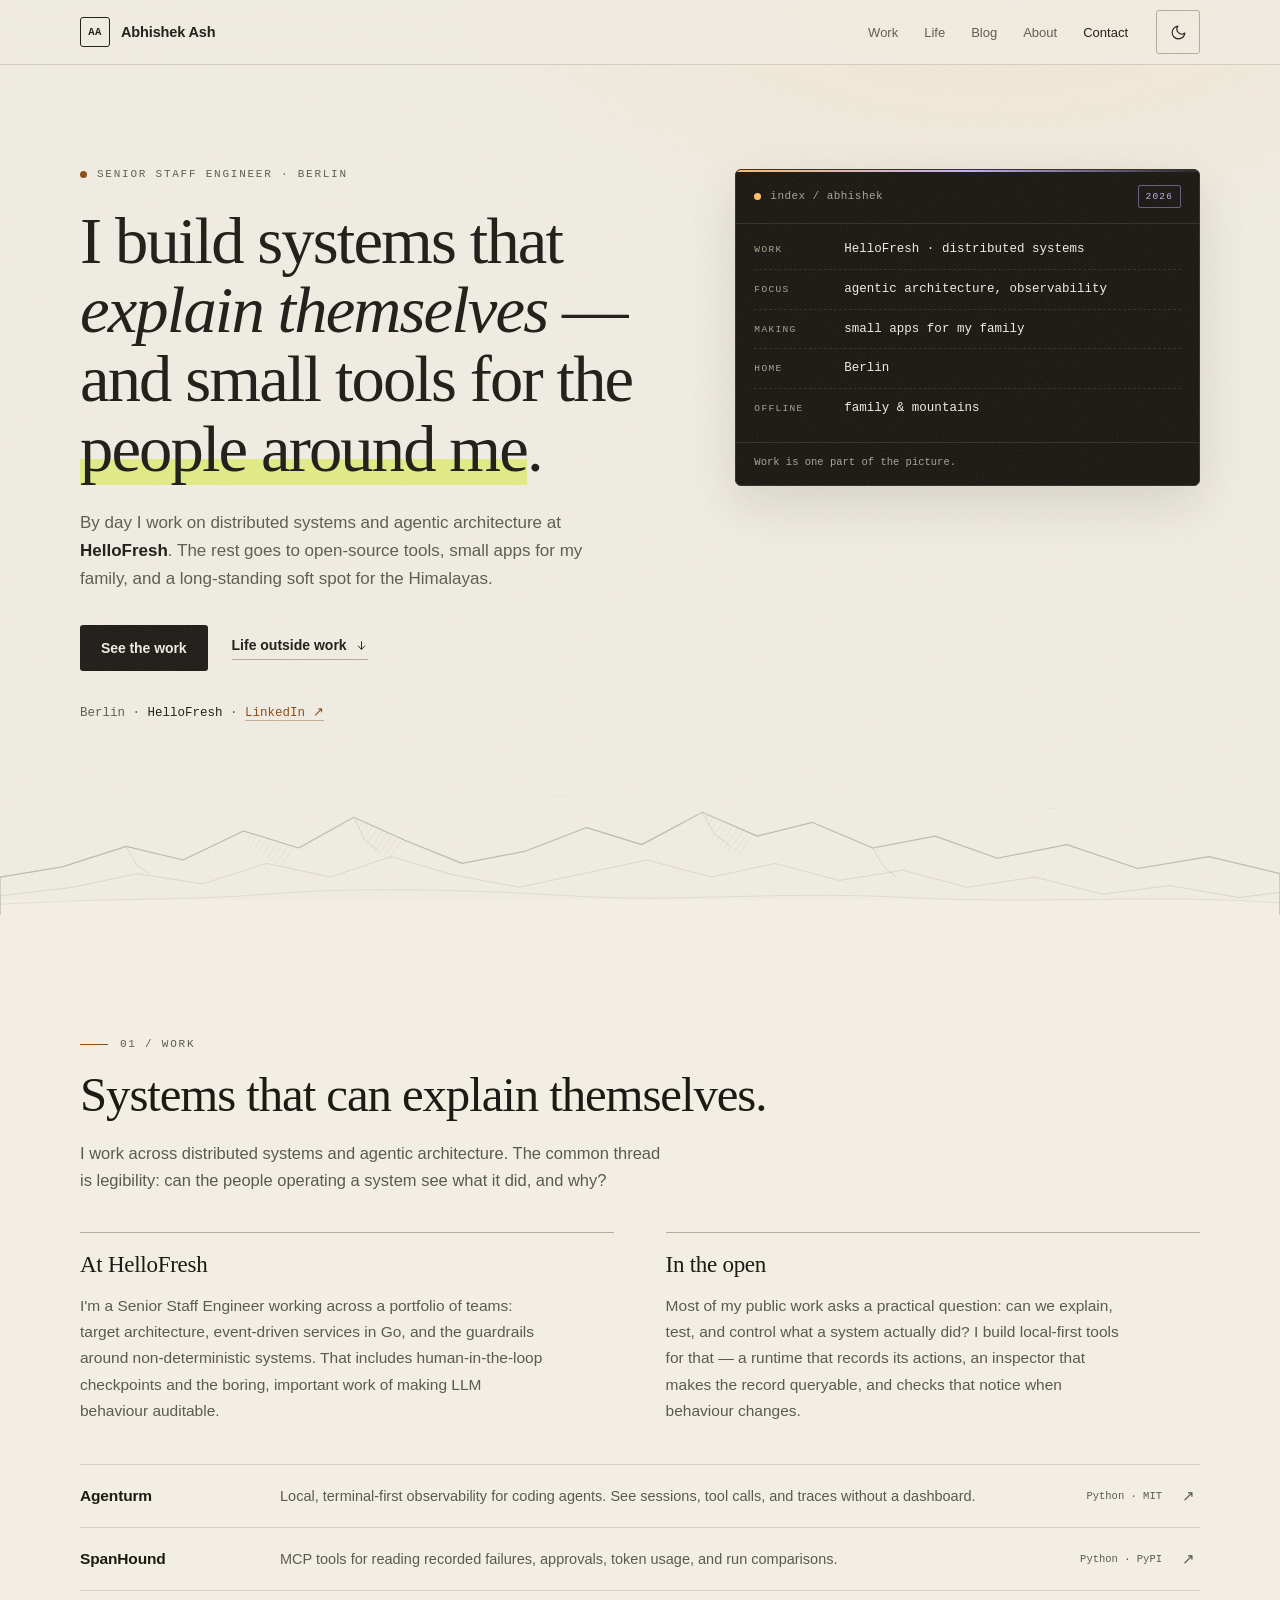
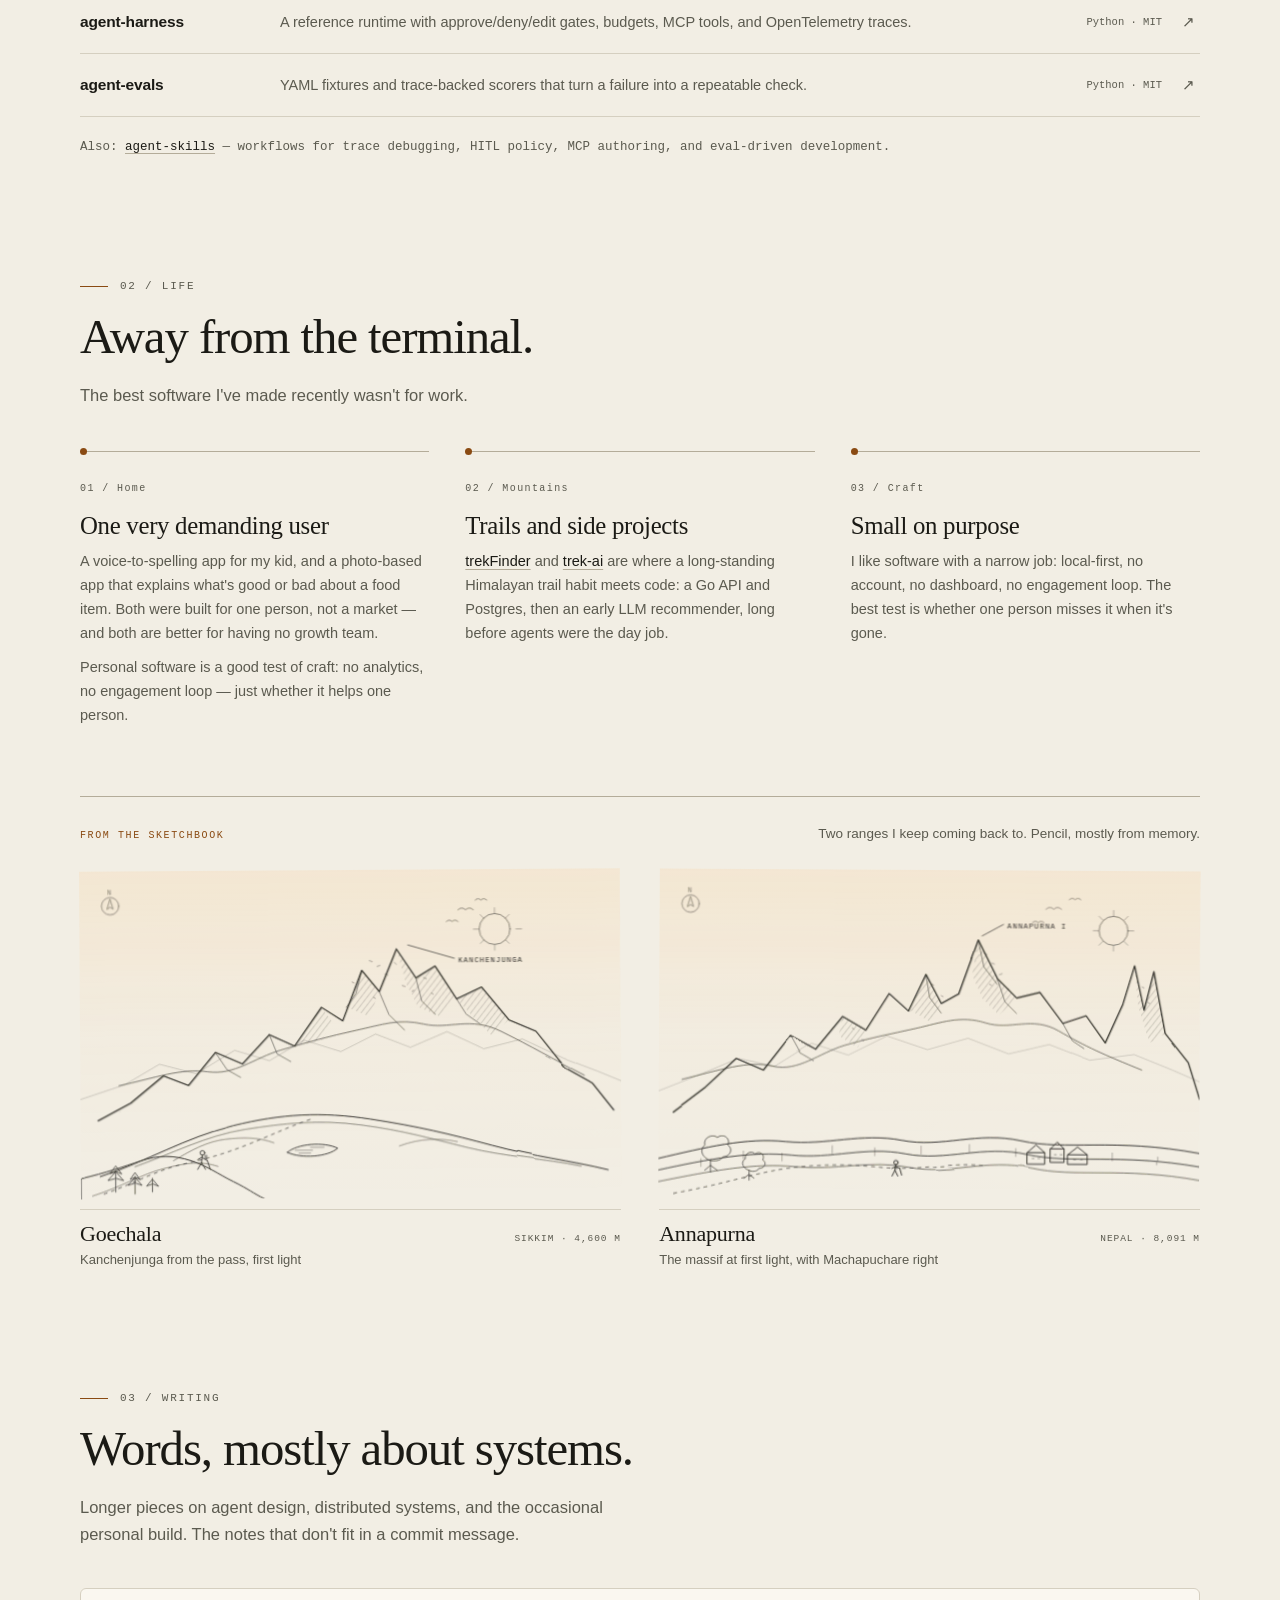
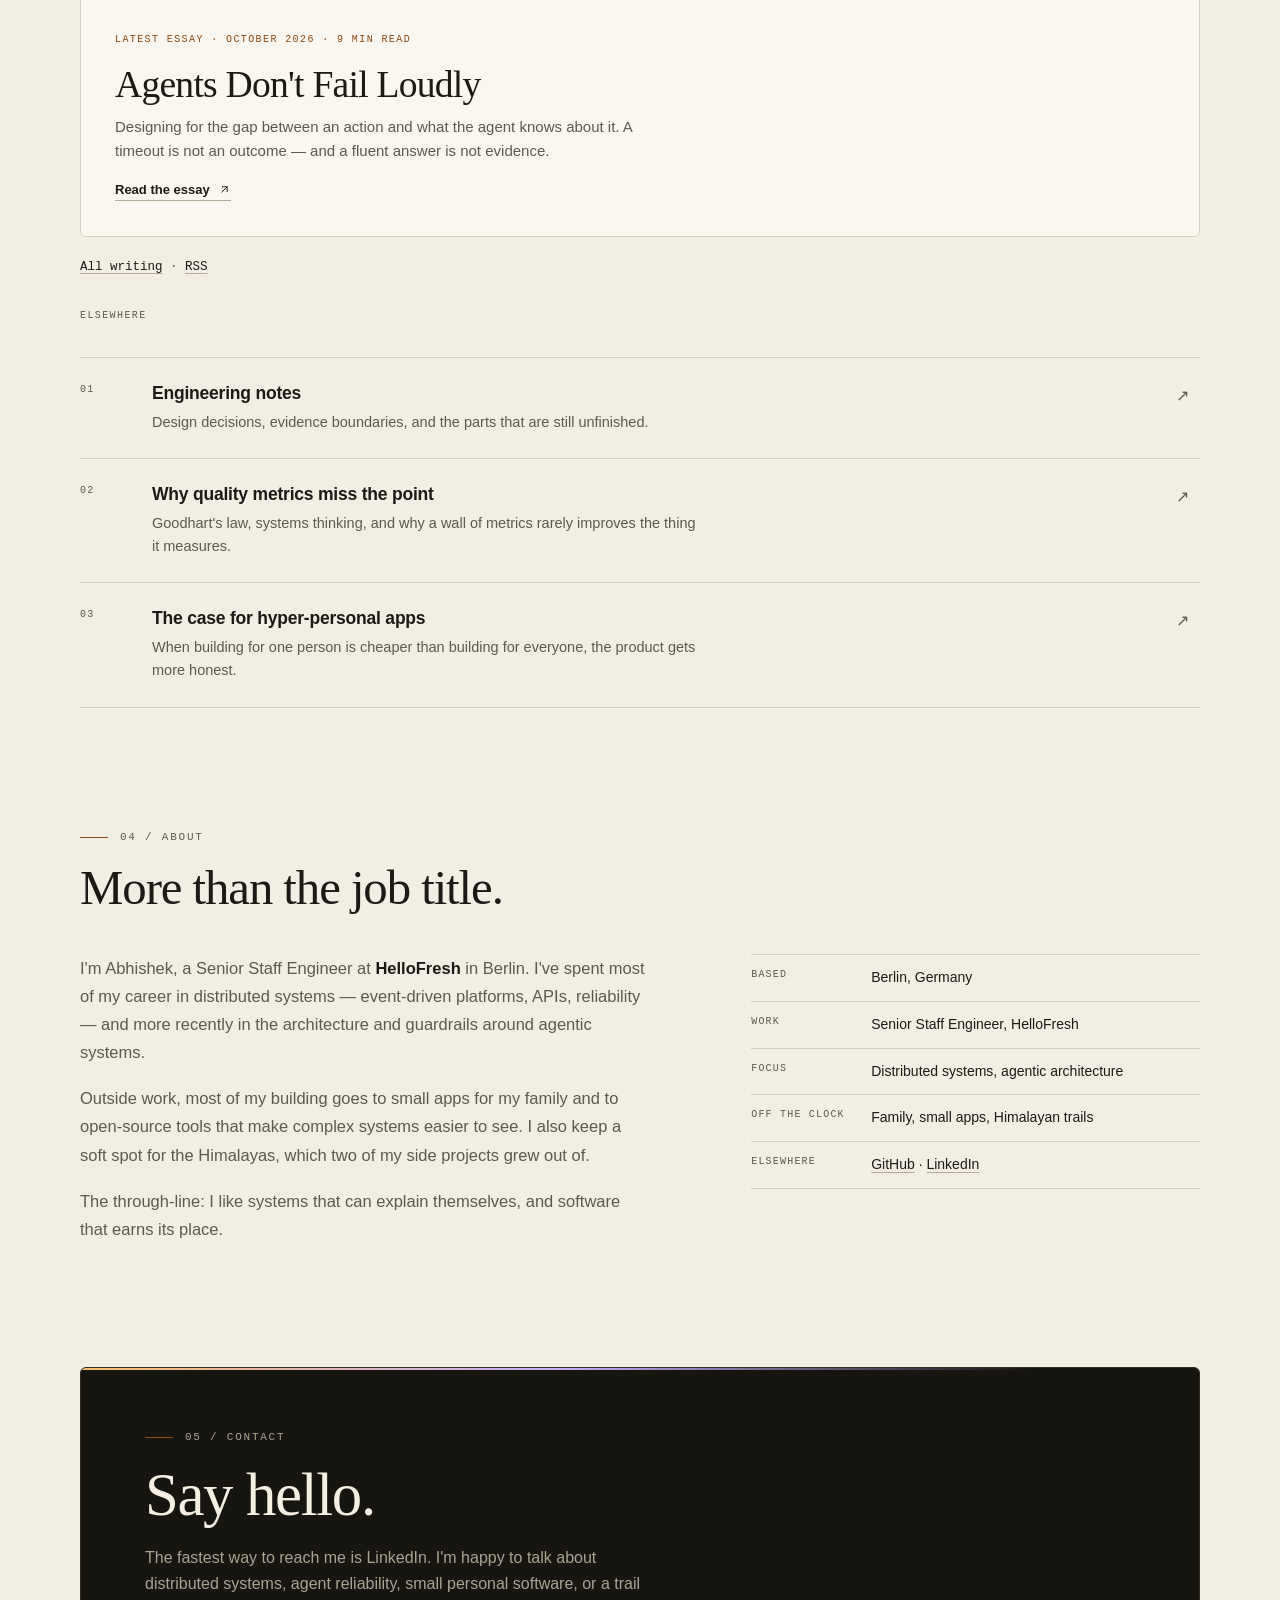
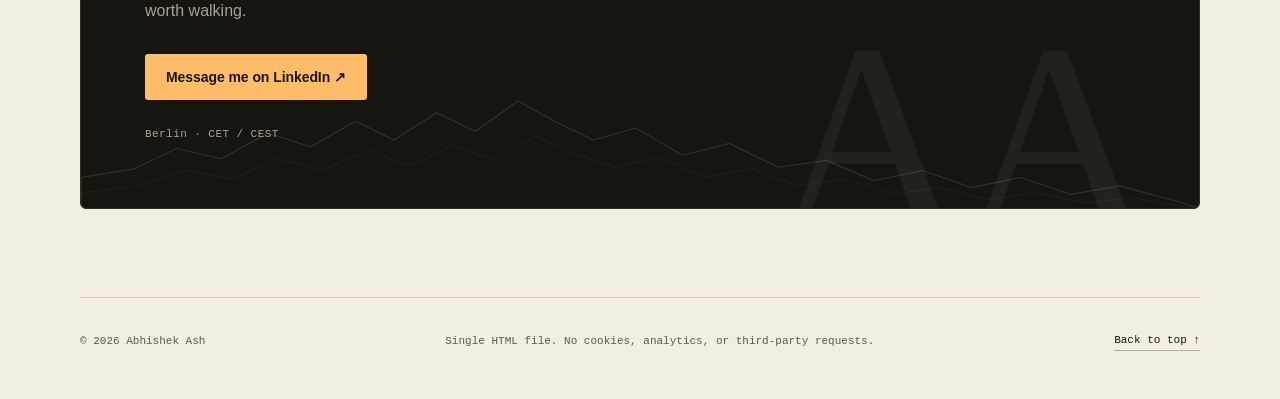
==== commit 62545ae4: "Add Himalaya sketchbook and a writing section with the new essay" ====
--- a/index.html
+++ b/index.html
@@ -6,6 +6,7 @@
 <title>Abhishek Ash — Engineer in Berlin</title>
 <meta name="description" content="Senior Staff Engineer in Berlin. Distributed systems, agentic architecture, open-source tools, and life outside the terminal.">
 <link rel="canonical" href="https://abhishekash.github.io/">
+<link rel="alternate" type="application/rss+xml" title="Abhishek Ash — Writing" href="https://abhishekash.github.io/blog/feed.xml">
 <meta name="author" content="Abhishek Ash">
 <meta name="theme-color" content="#F2EEE4" media="(prefers-color-scheme: light)">
 <meta name="theme-color" content="#14130F" media="(prefers-color-scheme: dark)">
@@ -104,6 +105,7 @@
   }
   body {
     margin: 0;
+    overflow-x: clip;
     background: var(--bg);
     color: var(--ink);
     font-family: var(--sans);
@@ -120,6 +122,20 @@
     pointer-events: none;
     background: radial-gradient(820px 420px at 78% -8%, rgba(255, 189, 105, .16), transparent 70%);
     z-index: -1;
+  }
+  body::after {
+    content: "";
+    position: fixed;
+    inset: 0;
+    z-index: 90;
+    pointer-events: none;
+    opacity: .5;
+    background-image: url("data:image/svg+xml,%3Csvg xmlns='http://www.w3.org/2000/svg' width='180' height='180'%3E%3Cfilter id='n'%3E%3CfeTurbulence type='fractalNoise' baseFrequency='.9' numOctaves='2' stitchTiles='stitch'/%3E%3CfeColorMatrix type='saturate' values='0'/%3E%3C/filter%3E%3Crect width='180' height='180' filter='url(%23n)' opacity='.2'/%3E%3C/svg%3E");
+    background-size: 180px 180px;
+  }
+  :root[data-theme="dark"] body::after { opacity: .3; }
+  @media (prefers-color-scheme: dark) {
+    :root:not([data-theme="light"]) body::after { opacity: .3; }
   }
   ::selection { background: var(--mark); color: #17150F; }
   h1, h2, h3, p, ul, ol, dl, dd, figure { margin: 0; }
@@ -384,6 +400,129 @@
     color: var(--terminal-muted);
   }
 
+  /* ---------- paper, ranges, sketchbook ---------- */
+  .hero {
+    position: relative;
+    padding-bottom: clamp(150px, 15vw, 210px);
+  }
+  .hero__copy, .snapshot { position: relative; z-index: 1; }
+  .hero__horizon {
+    position: absolute;
+    left: 50%;
+    bottom: 0;
+    width: 100vw;
+    height: clamp(120px, 12vw, 170px);
+    transform: translateX(-50%);
+    color: var(--ink);
+    opacity: .24;
+    pointer-events: none;
+    z-index: 0;
+    -webkit-mask-image: linear-gradient(to bottom, transparent 0%, #000 42%, #000 100%);
+    mask-image: linear-gradient(to bottom, transparent 0%, #000 42%, #000 100%);
+  }
+  .sketchbook {
+    margin-top: clamp(48px, 6vw, 68px);
+    padding-top: 26px;
+    border-top: 1px solid var(--line-strong);
+  }
+  .sketchbook__head {
+    display: flex;
+    flex-wrap: wrap;
+    align-items: baseline;
+    justify-content: space-between;
+    gap: 6px 24px;
+  }
+  .sketchbook__label {
+    font: 500 10px/1 var(--mono);
+    letter-spacing: .16em;
+    text-transform: uppercase;
+    color: var(--accent);
+  }
+  .sketchbook__note { font-size: 13.5px; color: var(--muted); }
+  .sketches {
+    display: grid;
+    grid-template-columns: repeat(2, minmax(0, 1fr));
+    gap: clamp(24px, 3vw, 40px);
+    margin-top: 26px;
+  }
+  .sketch { margin: 0; }
+  .sketch svg { width: 100%; height: auto; color: var(--ink); opacity: .9; }
+  .sketch:nth-child(1) svg { transform: rotate(-.35deg); }
+  .sketch:nth-child(2) svg { transform: rotate(.3deg); }
+  .sketch figcaption {
+    display: grid;
+    grid-template-columns: 1fr auto;
+    gap: 4px 16px;
+    align-items: baseline;
+    margin-top: 10px;
+    padding-top: 12px;
+    border-top: 1px solid var(--line);
+  }
+  .sketch__name {
+    font-family: var(--serif);
+    font-weight: 400;
+    font-size: 22px;
+    line-height: 1.1;
+    letter-spacing: -.01em;
+  }
+  .sketch__place {
+    font: 400 9.5px/1.4 var(--mono);
+    letter-spacing: .1em;
+    text-transform: uppercase;
+    color: var(--muted);
+    text-align: right;
+  }
+  .sketch__line { grid-column: 1 / -1; font-size: 13px; line-height: 1.5; color: var(--muted); }
+  .post-card {
+    display: block;
+    margin-top: 40px;
+    padding: clamp(24px, 3.4vw, 34px);
+    border: 1px solid var(--line);
+    border-radius: 6px;
+    background: var(--surface);
+    text-decoration: none;
+    transition: background .15s ease, border-color .15s ease;
+  }
+  .post-card:hover { background: var(--bg-2); border-color: var(--line-strong); }
+  .post-card__meta {
+    font: 500 10px/1 var(--mono);
+    letter-spacing: .14em;
+    text-transform: uppercase;
+    color: var(--accent);
+  }
+  .post-card h3 {
+    margin-top: 14px;
+    font-family: var(--serif);
+    font-weight: 400;
+    font-size: clamp(1.8rem, 3.2vw, 2.35rem);
+    line-height: 1.08;
+    letter-spacing: -.02em;
+  }
+  .post-card p {
+    margin-top: 10px;
+    max-width: 62ch;
+    font-size: 15px;
+    line-height: 1.6;
+    color: var(--muted);
+  }
+  .post-card__cta {
+    display: inline-flex;
+    align-items: center;
+    gap: 8px;
+    margin-top: 20px;
+    font: 600 13px/1 var(--sans);
+    border-bottom: 1px solid var(--line-strong);
+    padding-bottom: 4px;
+  }
+  .post-card:hover .post-card__cta { color: var(--accent); border-color: var(--accent); }
+  .notes-label {
+    margin-top: 34px;
+    font: 500 10px/1 var(--mono);
+    letter-spacing: .14em;
+    text-transform: uppercase;
+    color: var(--muted);
+  }
+
   /* ---------- section scaffolding ---------- */
   .section { margin-top: clamp(76px, 10vw, 124px); }
   .section-head { max-width: 760px; }
@@ -621,6 +760,22 @@
     height: 2px;
     background: linear-gradient(90deg, var(--amber), var(--lavender), transparent 85%);
   }
+  .contact__range {
+    position: absolute;
+    left: 0;
+    right: 0;
+    bottom: 0;
+    width: 100%;
+    height: 170px;
+    color: var(--terminal-ink);
+    opacity: .13;
+    pointer-events: none;
+    z-index: 0;
+  }
+  .contact .kicker, .contact h2, .contact__body, .contact__actions, .contact__note {
+    position: relative;
+    z-index: 1;
+  }
   .contact .kicker { color: var(--terminal-muted); }
   .contact h2 {
     font-size: clamp(2.2rem, 5vw, 3.8rem);
@@ -694,6 +849,9 @@
     .project__desc { grid-column: 1; }
     .project__meta { display: none; }
     .project__arrow { grid-row: 1 / span 2; grid-column: 2; align-self: center; }
+    .hero__horizon { height: 110px; opacity: .18; }
+    .sketches { grid-template-columns: 1fr; gap: 32px; }
+    .sketch svg { transform: none !important; }
     .contact__wm { display: none; }
   }
   @media (max-width: 520px) {
@@ -714,7 +872,7 @@
   }
 
   @media print {
-    body::before, .site-head, .theme, .contact__wm, .skip { display: none !important; }
+    body::before, body::after, .hero__horizon, .contact__range, .site-head, .theme, .contact__wm, .skip { display: none !important; }
     body { background: #fff; color: #000; }
     .contact { background: #fff; color: #000; border-color: #999; }
     .contact__body, .contact__note { color: #333; }
@@ -734,7 +892,7 @@
     <nav class="nav" aria-label="Primary">
       <a href="#work">Work</a>
       <a href="#life">Life</a>
-      <a href="#notes">Notes</a>
+      <a href="/blog/">Blog</a>
       <a href="#about">About</a>
       <a class="nav__contact" href="#contact">Contact</a>
     </nav>
@@ -748,6 +906,36 @@
 <main id="main">
 
   <section class="hero wrap" aria-labelledby="hero-title">
+    <div class="hero__horizon" aria-hidden="true">
+      <svg viewBox="0 0 1440 180" preserveAspectRatio="none" width="100%" height="100%">
+        <defs>
+          <pattern id="horizonHatch" width="6" height="6" patternUnits="userSpaceOnUse" patternTransform="rotate(34)">
+            <line x1="0" y1="0" x2="0" y2="6" stroke="currentColor" stroke-width=".8"/>
+          </pattern>
+        </defs>
+        <g fill="none" stroke="currentColor" stroke-linecap="round" stroke-linejoin="round">
+          <path d="M0 180 L0 136 L70 124 L142 100 L206 116 L274 82 L336 102 L398 66 L458 94 L520 120 L590 106 L660 78 L722 98 L790 60 L852 88 L914 72 L982 102 L1052 88 L1122 114 L1200 98 L1280 126 L1360 112 L1440 132 L1440 180" stroke-width="1.4"/>
+          <path d="M0 180 L0 158 L82 148 L154 132 L228 144 L300 120 L372 136 L440 112 L512 134 L584 148 L656 132 L728 116 L800 136 L872 120 L944 140 L1016 128 L1088 148 L1164 136 L1240 156 L1316 146 L1394 160 L1440 154 L1440 180" stroke-width=".9" opacity=".55"/>
+          <g fill="url(#horizonHatch)" stroke="none" opacity=".5">
+            <path d="M398 66 L458 94 L440 118 L412 100 Z"/>
+            <path d="M790 60 L852 88 L832 114 L802 94 Z"/>
+            <path d="M274 82 L336 102 L320 126 L292 108 Z"/>
+          </g>
+          <g stroke-width=".8" opacity=".6">
+            <path d="M398 66 L410 92 L426 106"/>
+            <path d="M790 60 L804 86 L822 100"/>
+            <path d="M982 102 L994 124 L1008 136"/>
+            <path d="M142 100 L154 122 L168 132"/>
+          </g>
+          <path d="M0 180 L0 168 C120 160 210 164 300 156 S520 150 640 158 S880 152 1020 160 S1300 156 1440 166 L1440 180" stroke-width=".8" opacity=".45"/>
+          <g stroke-width=".7" opacity=".4">
+            <path d="M620 42 q4 -4 8 0 q4 -4 8 0"/>
+            <path d="M660 32 q3 -3 6 0 q3 -3 6 0"/>
+            <path d="M1180 56 q3 -3 6 0 q3 -3 6 0"/>
+          </g>
+        </g>
+      </svg>
+    </div>
     <div class="hero__copy">
       <p class="eyebrow"><span class="dot" aria-hidden="true"></span>Senior Staff Engineer · Berlin</p>
       <h1 id="hero-title">I build systems that <em>explain themselves</em> — and small tools for the <span class="mark">people around me</span>.</h1>
@@ -850,15 +1038,225 @@
         <p>I like software with a narrow job: local-first, no account, no dashboard, no engagement loop. The best test is whether one person misses it when it's gone.</p>
       </div>
     </div>
+
+    <div class="sketchbook">
+      <div class="sketchbook__head">
+        <p class="sketchbook__label">From the sketchbook</p>
+        <p class="sketchbook__note">Two ranges I keep coming back to. Pencil, mostly from memory.</p>
+      </div>
+      <div class="sketches">
+
+        <figure class="sketch">
+          <svg viewBox="0 0 560 340" fill="none" xmlns="http://www.w3.org/2000/svg" aria-hidden="true">
+            <defs>
+              <linearGradient id="dawnG" x1="0" y1="0" x2="0" y2="1">
+                <stop offset="0" stop-color="#FFBD69" stop-opacity=".16"/>
+                <stop offset=".55" stop-color="#FFBD69" stop-opacity=".03"/>
+                <stop offset="1" stop-color="#FFBD69" stop-opacity="0"/>
+              </linearGradient>
+              <pattern id="hatchG" width="5" height="5" patternUnits="userSpaceOnUse" patternTransform="rotate(38)">
+                <line x1="0" y1="0" x2="0" y2="5" stroke="currentColor" stroke-width=".7"/>
+              </pattern>
+              <filter id="roughG" x="-8%" y="-8%" width="116%" height="116%">
+                <feTurbulence type="fractalNoise" baseFrequency="0.018" numOctaves="2" seed="11" result="n"/>
+                <feDisplacementMap in="SourceGraphic" in2="n" scale="1.8" xChannelSelector="R" yChannelSelector="G"/>
+              </filter>
+            </defs>
+            <rect width="560" height="340" fill="url(#dawnG)"/>
+            <g filter="url(#roughG)" stroke="currentColor" stroke-linecap="round" stroke-linejoin="round">
+              <g opacity=".26" stroke-width=".8">
+                <path d="M0 236 L46 221 L82 200 L120 210 L160 186 L196 197 L232 176 L270 188 L306 170 L342 184 L380 168 L418 186 L458 176 L500 196 L536 210 L560 220"/>
+              </g>
+              <g stroke-width="1.15">
+                <path id="gRidge" d="M18 258 L52 240 L86 212 L112 222 L140 188 L168 200 L196 170 L222 182 L250 142 L272 156 L292 104 L310 126 L328 82 L348 112 L368 100 L390 134 L416 122 L444 156 L472 168 L502 206 L530 222 L552 250"/>
+                <use href="#gRidge" x=".8" y=".5" opacity=".28"/>
+                <path d="M40 222 C78 214 104 204 132 208 S180 194 208 186 S258 172 286 166 S330 154 356 160 S404 152 436 168 S488 196 522 214" stroke-width=".8" opacity=".8"/>
+                <g fill="url(#hatchG)" stroke="none" opacity=".55">
+                  <path d="M328 82 L348 112 L368 100 L390 134 L372 152 L350 142 L338 118 Z"/>
+                  <path d="M292 104 L310 126 L300 152 L276 142 L272 156 Z"/>
+                  <path d="M390 134 L416 122 L444 156 L426 172 L406 152 Z"/>
+                  <path d="M222 182 L250 142 L262 158 L250 176 Z"/>
+                </g>
+                <g stroke-width=".8" opacity=".7">
+                  <path d="M310 126 L320 150 L336 166"/>
+                  <path d="M348 112 L354 136 L368 150"/>
+                  <path d="M292 104 L286 128 L276 142"/>
+                  <path d="M390 134 L400 150 L414 160"/>
+                  <path d="M140 188 L152 206 L166 214"/>
+                  <path d="M196 170 L204 190 L218 198"/>
+                </g>
+                <g stroke-width=".7" opacity=".55">
+                  <path d="M300 94 l3 1 M308 100 l3 -1 M316 108 l3 1 M326 96 l2 2 M334 120 l3 1 M344 126 l2 -1 M356 112 l3 1 M364 128 l2 1 M304 132 l2 1 M282 116 l2 1"/>
+                </g>
+              </g>
+              <g stroke-width="1">
+                <path d="M20 316 C70 300 108 276 158 264 S250 250 300 258 S382 274 426 286 S506 302 546 312"/>
+                <path d="M56 306 C96 292 130 274 170 268 S246 258 290 264 S360 278 400 288 S480 300 518 308" stroke-width=".8" opacity=".65"/>
+                <path d="M96 300 C116 288 132 280 150 278 S184 276 200 282" stroke-width=".8" opacity=".6"/>
+                <path d="M330 286 C352 278 372 278 390 282" stroke-width=".8" opacity=".55"/>
+              </g>
+              <g stroke-width=".9">
+                <path d="M214 292 C224 283 252 281 266 288 C256 297 228 299 214 292 Z"/>
+                <g opacity=".55" stroke-width=".7"><path d="M222 290 h18 M226 293 h12 M238 287 h14"/></g>
+              </g>
+              <g stroke-width="1">
+                <path d="M0 340 L0 318 C26 312 44 306 62 300 S96 294 114 300 S142 314 158 322 S178 334 190 340"/>
+                <path d="M12 336 C44 326 62 314 86 308 S124 300 142 306" stroke-width=".8" opacity=".6"/>
+                <path d="M24 334 C58 322 78 310 104 304 S146 294 172 284 S214 266 238 258" stroke-dasharray="3 5" stroke-width=".9" opacity=".8"/>
+              </g>
+              <g stroke-width="1" opacity=".9">
+                <circle cx="126" cy="292" r="2.4"/>
+                <path d="M126 294 L125 302 M125 302 L121 309 M125 302 L129 309 M126 296 L121 299 M126 297 L131 300 M131 300 L134 309"/>
+                <path d="M128 294 h3 v5 h-3 Z" fill="currentColor" stroke="none" opacity=".5"/>
+              </g>
+              <g stroke-width=".9" opacity=".85">
+                <path d="M36 332 L36 310 M36 318 L28 320 L36 311 L44 320 Z M36 311 L30 313 L36 305 L42 313 Z"/>
+                <path d="M56 334 L56 316 M56 323 L49 325 L56 317 L63 325 Z M56 317 L51 319 L56 312 L61 319 Z"/>
+                <path d="M74 332 L74 318 M74 324 L68 326 L74 319 L80 326 Z"/>
+              </g>
+              <g stroke-width=".8" opacity=".7">
+                <circle cx="430" cy="62" r="16"/>
+                <path d="M414 62 h-6 M452 62 h6 M430 46 v-6 M430 78 v6 M419 51 l-4 -4 M441 73 l4 4 M441 51 l4 -4 M419 73 l-4 4" opacity=".6"/>
+              </g>
+              <g stroke-width=".9" opacity=".55">
+                <path d="M392 42 q4 -4 8 0 q4 -4 8 0"/>
+                <path d="M410 32 q3 -3 6 0 q3 -3 6 0"/>
+                <path d="M380 54 q3 -3 6 0 q3 -3 6 0"/>
+              </g>
+              <g stroke="none" fill="currentColor">
+                <text x="392" y="96" font-family="ui-monospace, monospace" font-size="7.5" letter-spacing="1.1">KANCHENJUNGA</text>
+                <path d="M388 92 L340 78" stroke="currentColor" stroke-width=".7"/>
+              </g>
+              <g stroke-width=".8" opacity=".6">
+                <circle cx="32" cy="36" r="9"/>
+                <path d="M32 29 L35 39 L32 37 L29 39 Z"/>
+                <text x="29" y="24" font-family="ui-monospace, monospace" font-size="7" fill="currentColor" stroke="none">N</text>
+              </g>
+            </g>
+          </svg>
+          <figcaption>
+            <span class="sketch__name">Goechala</span>
+            <span class="sketch__place">Sikkim · 4,600 m</span>
+            <span class="sketch__line">Kanchenjunga from the pass, first light</span>
+          </figcaption>
+        </figure>
+
+        <figure class="sketch">
+          <svg viewBox="0 0 560 340" fill="none" xmlns="http://www.w3.org/2000/svg" aria-hidden="true">
+            <defs>
+              <linearGradient id="dawnA" x1="0" y1="0" x2="0" y2="1">
+                <stop offset="0" stop-color="#FFBD69" stop-opacity=".16"/>
+                <stop offset=".55" stop-color="#FFBD69" stop-opacity=".03"/>
+                <stop offset="1" stop-color="#FFBD69" stop-opacity="0"/>
+              </linearGradient>
+              <pattern id="hatchA" width="5" height="5" patternUnits="userSpaceOnUse" patternTransform="rotate(38)">
+                <line x1="0" y1="0" x2="0" y2="5" stroke="currentColor" stroke-width=".7"/>
+              </pattern>
+              <filter id="roughA" x="-8%" y="-8%" width="116%" height="116%">
+                <feTurbulence type="fractalNoise" baseFrequency="0.018" numOctaves="2" seed="23" result="n"/>
+                <feDisplacementMap in="SourceGraphic" in2="n" scale="1.8" xChannelSelector="R" yChannelSelector="G"/>
+              </filter>
+            </defs>
+            <rect width="560" height="340" fill="url(#dawnA)"/>
+            <g filter="url(#roughA)" stroke="currentColor" stroke-linecap="round" stroke-linejoin="round">
+              <g opacity=".24" stroke-width=".8">
+                <path d="M0 230 L40 214 L82 196 L120 204 L158 180 L196 192 L236 172 L278 186 L320 174 L362 190 L404 180 L446 196 L492 190 L532 206 L560 218"/>
+              </g>
+              <g stroke-width="1.15">
+                <path id="aRidge" d="M14 252 L48 226 L80 196 L108 208 L136 172 L162 186 L190 152 L214 166 L238 128 L258 146 L276 108 L292 138 L310 128 L330 72 L350 112 L370 132 L394 126 L418 158 L442 150 L462 178 L480 138 L492 98 L502 144 L512 104 L524 168 L548 198 L560 236"/>
+                <use href="#aRidge" x=".8" y=".5" opacity=".28"/>
+                <path d="M24 218 C64 208 92 198 118 204 S166 190 192 182 S240 170 266 164 S312 150 338 158 S386 150 414 166 S460 190 500 206" stroke-width=".8" opacity=".8"/>
+                <g fill="url(#hatchA)" stroke="none" opacity=".55">
+                  <path d="M330 72 L350 112 L370 132 L352 150 L334 132 L324 108 Z"/>
+                  <path d="M276 108 L292 138 L282 158 L262 146 L258 146 Z"/>
+                  <path d="M492 98 L502 144 L512 104 L524 168 L508 178 L496 140 Z"/>
+                  <path d="M190 152 L214 166 L206 184 L186 172 Z"/>
+                </g>
+                <g stroke-width=".8" opacity=".7">
+                  <path d="M330 72 L336 100 L350 118"/>
+                  <path d="M350 112 L358 136 L370 148"/>
+                  <path d="M276 108 L280 132 L292 148"/>
+                  <path d="M418 158 L428 176 L440 184"/>
+                  <path d="M136 172 L146 190 L160 198"/>
+                </g>
+                <g stroke-width=".7" opacity=".5">
+                  <path d="M336 86 l3 1 M344 96 l3 1 M352 108 l3 -1 M360 122 l2 1 M342 118 l2 1 M282 118 l2 1 M292 130 l2 1 M200 164 l2 1 M210 176 l2 1 M500 120 l2 1 M506 136 l2 1"/>
+                </g>
+              </g>
+              <g stroke-width="1">
+                <path d="M0 300 C50 288 90 278 132 282 S210 272 252 280 S330 270 376 280 S470 276 560 292"/>
+                <path d="M0 312 C54 300 96 292 138 296 S214 286 256 294 S336 284 382 294 S476 292 560 306" stroke-width=".9"/>
+                <path d="M0 324 C58 312 100 304 142 308 S218 300 260 308 S340 298 386 308 S480 306 560 320" stroke-width=".8" opacity=".8"/>
+                <g stroke-width=".7" opacity=".5">
+                  <path d="M44 300 v8 M88 292 v8 M128 294 v8 M180 286 v8 M224 288 v8 M272 286 v8 M322 284 v8 M370 288 v8 M420 290 v8 M470 292 v8 M516 296 v8"/>
+                </g>
+              </g>
+              <g stroke-width="1">
+                <path d="M382 292 h18 v12 h-18 Z M382 292 l9 -8 l9 8"/>
+                <path d="M406 288 h14 v14 h-14 Z M406 288 l7 -7 l7 7"/>
+                <path d="M424 294 h20 v10 h-20 Z M424 294 l10 -8 l10 8"/>
+                <g stroke-width=".7" opacity=".6">
+                  <path d="M387 298 h2 M393 298 h2 M410 294 h2 M416 294 h2 M430 299 h2 M437 299 h2"/>
+                </g>
+              </g>
+              <g stroke-width=".9" opacity=".8">
+                <path d="M54 302 c-9 -3 -12 -11 -6 -16 c-2 -8 8 -12 13 -8 c6 -5 14 1 11 8 c6 4 2 12 -5 12 c-2 4 -9 5 -13 4 Z M54 302 v12 M54 307 l-6 5 M54 307 l7 5"/>
+                <path d="M94 312 c-7 -2 -9 -9 -4 -12 c-1 -6 7 -9 10 -5 c5 -4 11 1 8 6 c5 3 2 9 -4 9 c-1 3 -7 4 -10 2 Z M94 312 v10 M94 316 l-5 4 M94 316 l5 4"/>
+              </g>
+              <g stroke-width="1">
+                <path d="M16 336 C60 328 90 318 120 312 S190 304 230 308 S300 302 340 306" stroke-dasharray="3 5" stroke-width=".9" opacity=".8"/>
+                <circle cx="246" cy="303" r="2.2"/>
+                <path d="M246 305 L245 311 M245 311 L242 317 M245 311 L248 317 M246 307 L242 309 M246 307 L250 309 M250 309 L252 316"/>
+              </g>
+              <g stroke-width=".8" opacity=".7">
+                <circle cx="470" cy="62" r="15"/>
+                <path d="M455 62 h-6 M485 62 h6 M470 47 v-6 M470 77 v6 M459 51 l-4 -4 M481 73 l4 4 M481 51 l4 -4 M459 73 l-4 4" opacity=".6"/>
+              </g>
+              <g stroke-width=".9" opacity=".5">
+                <path d="M400 40 q4 -4 8 0 q4 -4 8 0"/>
+                <path d="M424 30 q3 -3 6 0 q3 -3 6 0"/>
+                <path d="M386 54 q3 -3 6 0 q3 -3 6 0"/>
+              </g>
+              <g stroke="none" fill="currentColor">
+                <text x="360" y="60" font-family="ui-monospace, monospace" font-size="7.5" letter-spacing="1.1">ANNAPURNA I</text>
+                <path d="M356 56 L334 68" stroke="currentColor" stroke-width=".7"/>
+              </g>
+              <g stroke-width=".8" opacity=".6">
+                <circle cx="32" cy="36" r="9"/>
+                <path d="M32 29 L35 39 L32 37 L29 39 Z"/>
+                <text x="29" y="24" font-family="ui-monospace, monospace" font-size="7" fill="currentColor" stroke="none">N</text>
+              </g>
+            </g>
+          </svg>
+          <figcaption>
+            <span class="sketch__name">Annapurna</span>
+            <span class="sketch__place">Nepal · 8,091 m</span>
+            <span class="sketch__line">The massif at first light, with Machapuchare right</span>
+          </figcaption>
+        </figure>
+
+      </div>
+    </div>
   </section>
 
-  <section class="section wrap" id="notes" aria-labelledby="notes-title">
+  <section class="section wrap" id="writing" aria-labelledby="writing-title">
     <header class="section-head">
-      <p class="kicker">03 / Notes &amp; evidence</p>
-      <h2 id="notes-title">Show the work.</h2>
-      <p class="lede">A few things I've written down: engineering notes, an argument about quality, and the case for software built for one person.</p>
+      <p class="kicker">03 / Writing</p>
+      <h2 id="writing-title">Words, mostly about systems.</h2>
+      <p class="lede">Longer pieces on agent design, distributed systems, and the occasional personal build. The notes that don't fit in a commit message.</p>
     </header>
 
+    <a class="post-card" href="/blog/agents-dont-fail-loudly.html">
+      <span class="post-card__meta">Latest essay · October 2026 · 9 min read</span>
+      <h3>Agents Don't Fail Loudly</h3>
+      <p>Designing for the gap between an action and what the agent knows about it. A timeout is not an outcome — and a fluent answer is not evidence.</p>
+      <span class="post-card__cta">Read the essay
+        <svg width="13" height="13" viewBox="0 0 24 24" fill="none" stroke="currentColor" stroke-width="1.8" stroke-linecap="round" stroke-linejoin="round" aria-hidden="true"><path d="M7 17 17 7M8 7h9v9"/></svg>
+      </span>
+    </a>
+    <p class="more"><a href="/blog/">All writing</a> · <a href="/blog/feed.xml">RSS</a></p>
+
+    <p class="notes-label">Elsewhere</p>
     <div class="notes">
       <a class="note-row" href="https://github.com/abhishekash/abhishekash/blob/main/docs/engineering-notes.md">
         <span class="note-row__num">01</span>
@@ -884,14 +1282,6 @@
         </div>
         <span class="note-row__arrow" aria-hidden="true">↗</span>
       </a>
-      <a class="note-row" href="https://github.com/abhishekash/agent-evals#debugging-story-a-shell-escape-becomes-a-traceable-regression">
-        <span class="note-row__num">04</span>
-        <div>
-          <h3>A shell escape becomes a traceable regression</h3>
-          <p>One blocked command, one missing error span, and the check that keeps it fixed.</p>
-        </div>
-        <span class="note-row__arrow" aria-hidden="true">↗</span>
-      </a>
     </div>
   </section>
 
@@ -919,6 +1309,12 @@
 
   <section class="section wrap" id="contact" aria-labelledby="contact-title">
     <div class="contact">
+      <svg class="contact__range" viewBox="0 0 1100 200" preserveAspectRatio="none" aria-hidden="true">
+        <g fill="none" stroke="currentColor" stroke-linecap="round" stroke-linejoin="round">
+          <path d="M0 200 L0 164 L52 154 L94 130 L138 142 L184 112 L226 128 L270 98 L308 120 L350 88 L388 110 L430 74 L466 98 L504 120 L546 106 L592 138 L638 124 L686 152 L734 144 L780 168 L828 156 L876 176 L924 164 L974 184 L1022 174 L1078 192 L1100 200" stroke-width="1.3"/>
+          <path d="M0 200 L0 182 L58 174 L104 156 L148 166 L194 142 L238 156 L282 132 L324 150 L366 126 L406 144 L448 116 L486 136 L526 152 L568 140 L614 164 L660 154 L706 174 L752 166 L798 184 L844 176 L892 190 L940 182 L988 194 L1036 188 L1082 198 L1100 200" stroke-width=".8" opacity=".55"/>
+        </g>
+      </svg>
       <span class="contact__wm" aria-hidden="true">AA</span>
       <p class="kicker">05 / Contact</p>
       <h2 id="contact-title">Say hello.</h2>
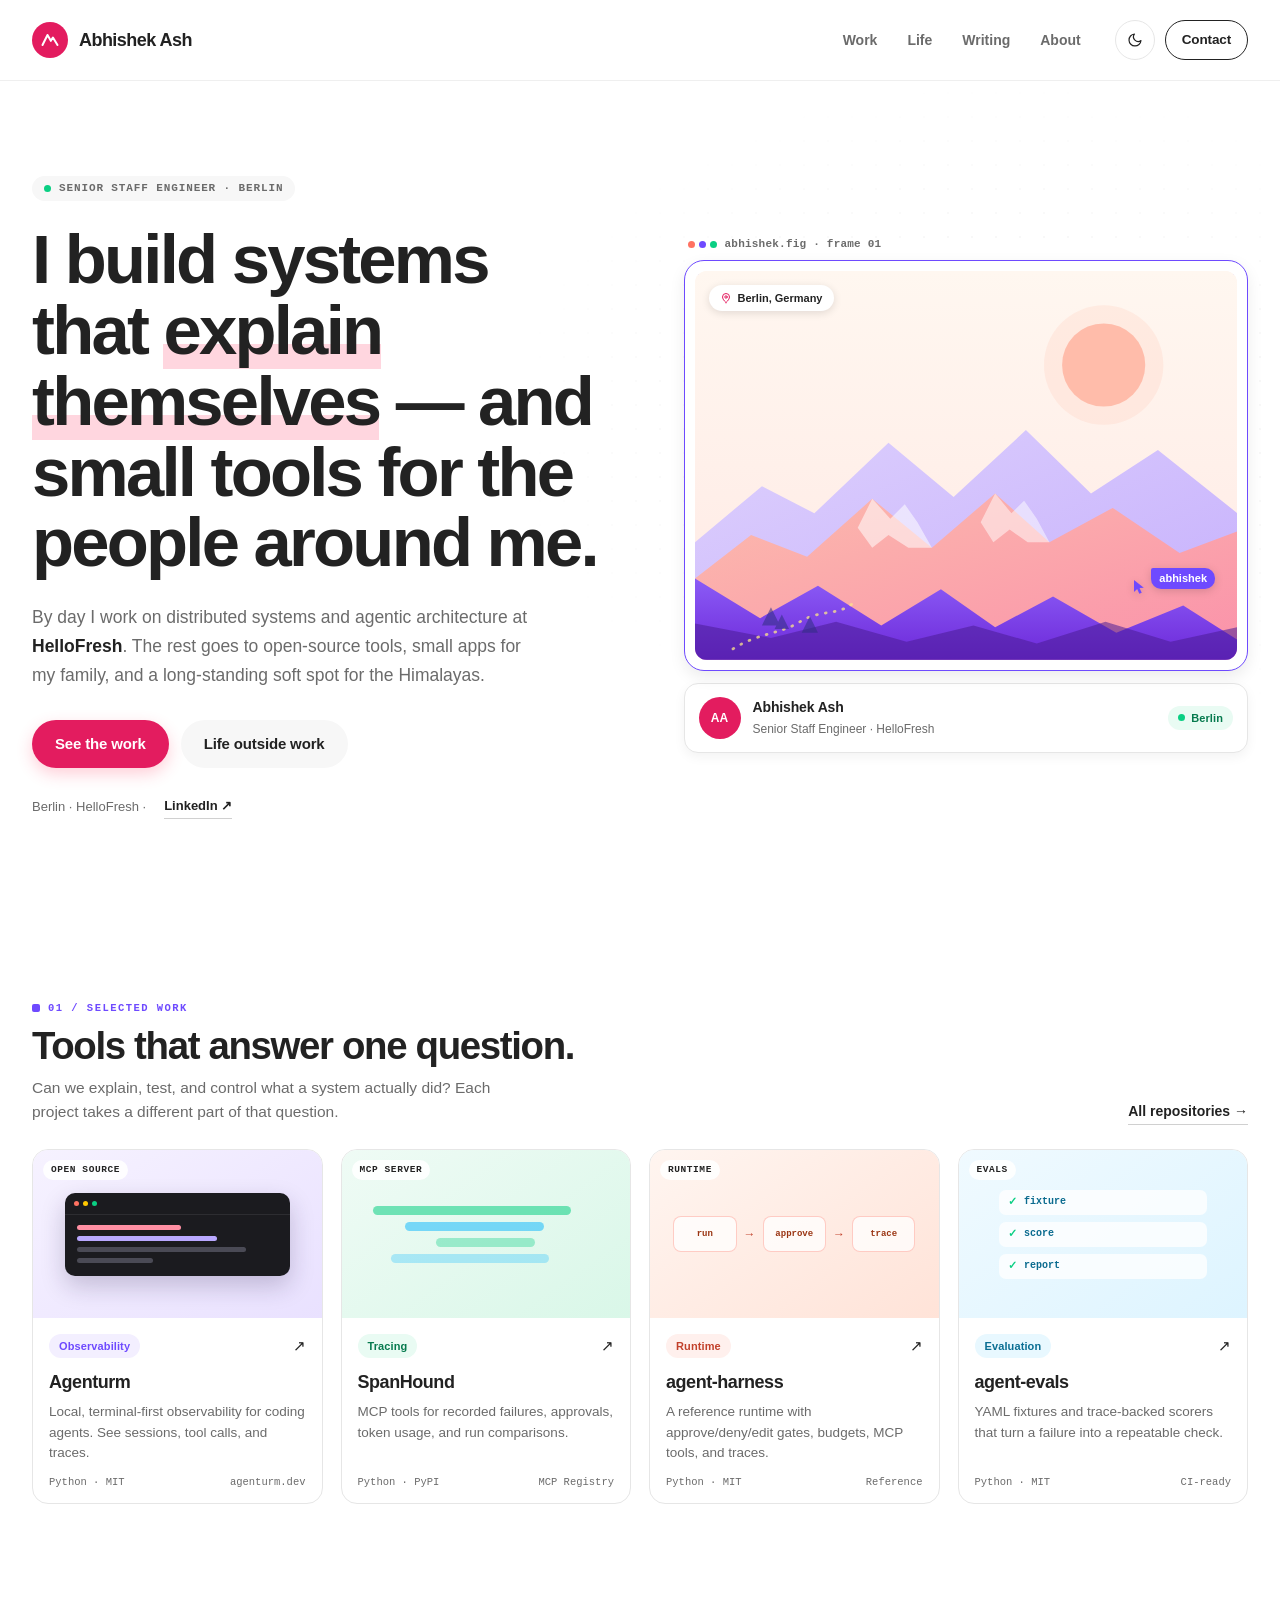
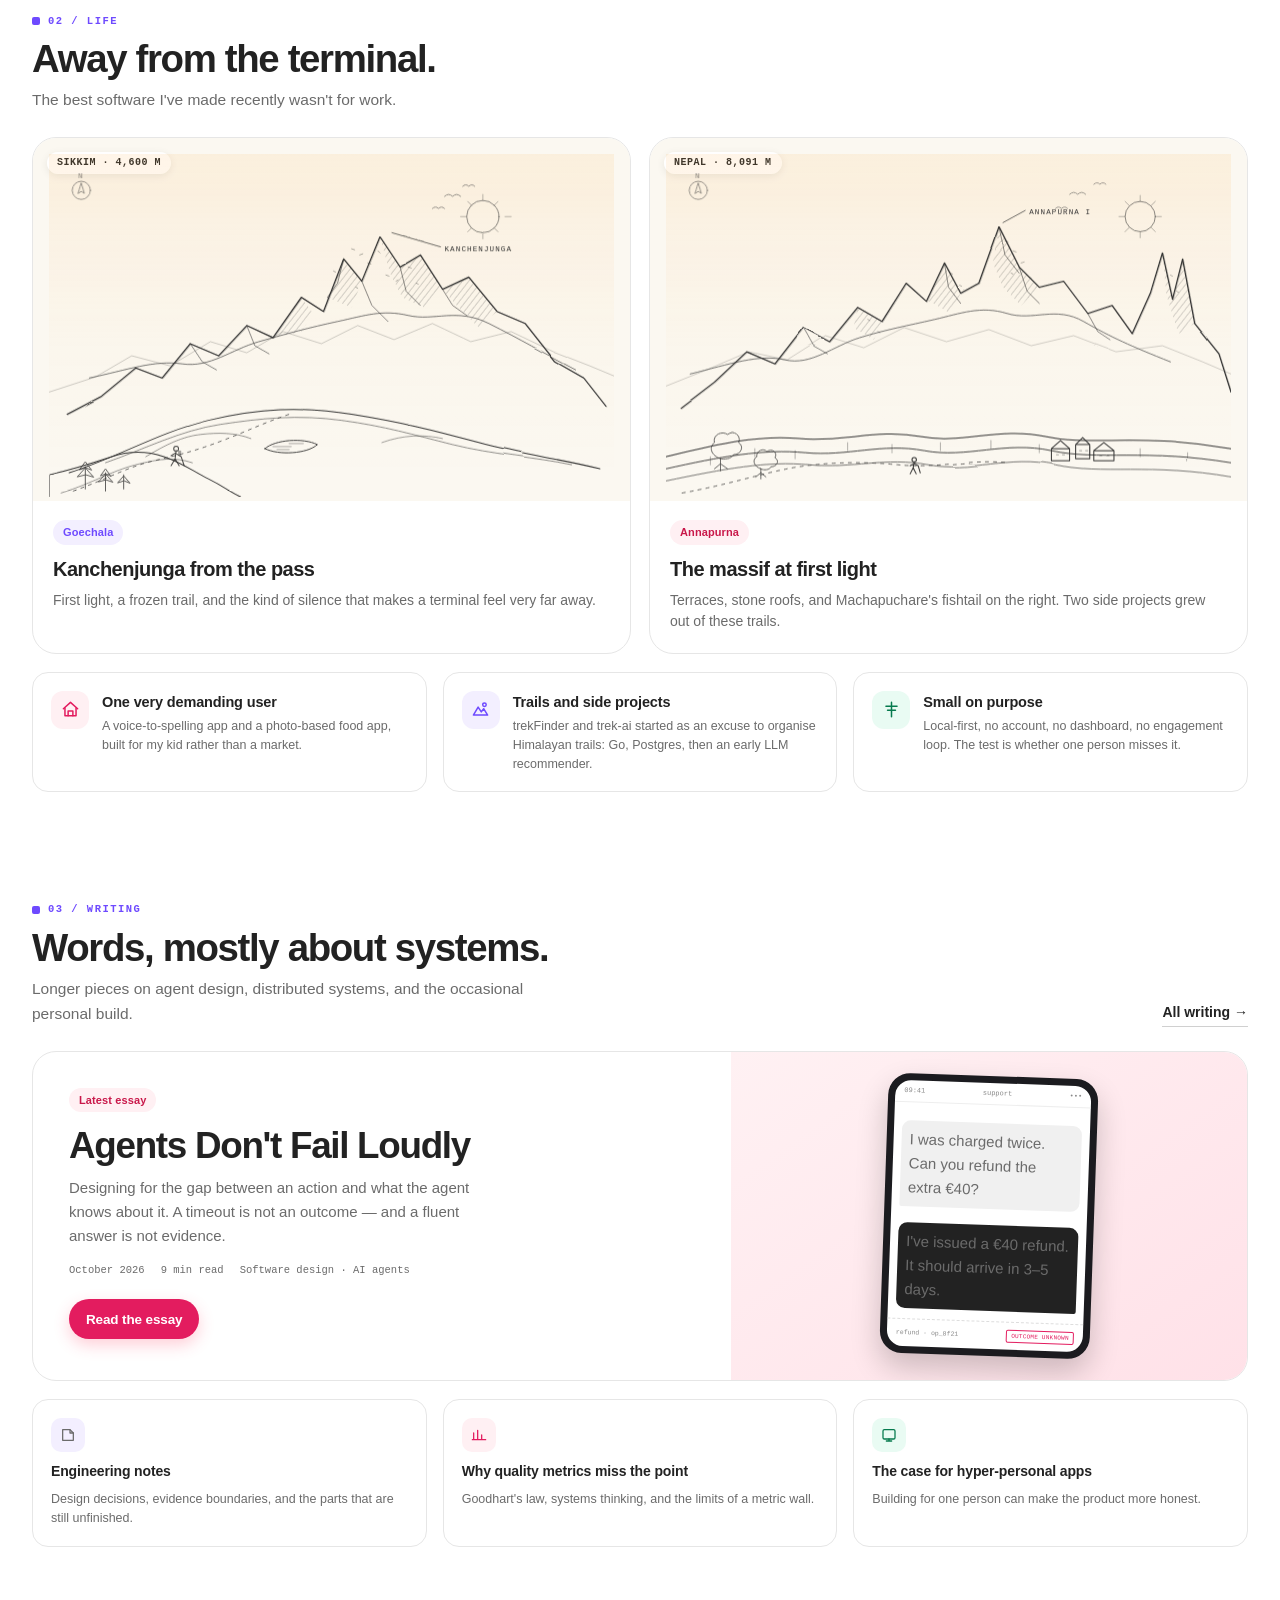
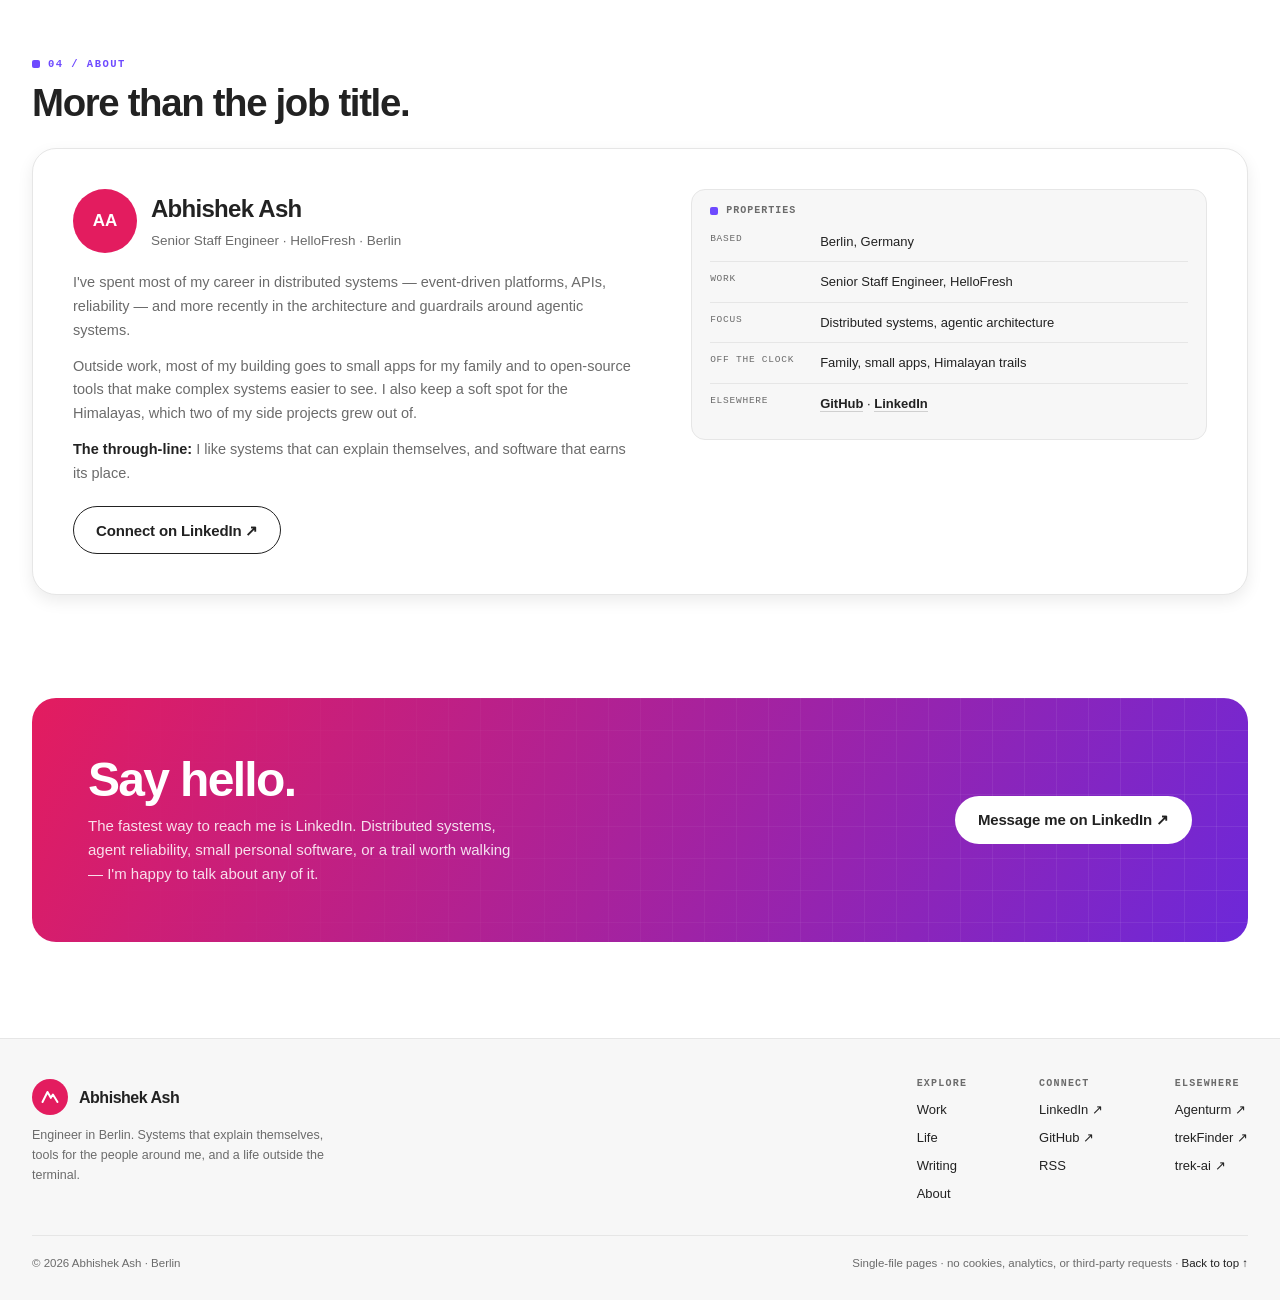
==== commit 364da367: "Redesign the site with an Airbnb-meets-Figma design system" ====
--- a/index.html
+++ b/index.html
@@ -8,8 +8,8 @@
 <link rel="canonical" href="https://abhishekash.github.io/">
 <link rel="alternate" type="application/rss+xml" title="Abhishek Ash — Writing" href="https://abhishekash.github.io/blog/feed.xml">
 <meta name="author" content="Abhishek Ash">
-<meta name="theme-color" content="#F2EEE4" media="(prefers-color-scheme: light)">
-<meta name="theme-color" content="#14130F" media="(prefers-color-scheme: dark)">
+<meta name="theme-color" content="#FFFFFF" media="(prefers-color-scheme: light)">
+<meta name="theme-color" content="#121212" media="(prefers-color-scheme: dark)">
 <meta property="og:type" content="website">
 <meta property="og:site_name" content="Abhishek Ash">
 <meta property="og:title" content="Abhishek Ash — Engineer in Berlin">
@@ -25,7 +25,7 @@
 <meta name="twitter:title" content="Abhishek Ash — Engineer in Berlin">
 <meta name="twitter:description" content="Systems that explain themselves, tools for the people around me, and a life in Berlin.">
 <meta name="twitter:image" content="https://abhishekash.github.io/og.png">
-<link rel="icon" href="data:image/svg+xml,%3Csvg xmlns='http://www.w3.org/2000/svg' viewBox='0 0 64 64'%3E%3Crect width='64' height='64' rx='10' fill='%2317150F'/%3E%3Ctext x='32' y='42' font-family='ui-monospace,monospace' font-size='23' font-weight='700' fill='%23FFBD69' text-anchor='middle'%3EAA%3C/text%3E%3C/svg%3E">
+<link rel="icon" href="data:image/svg+xml,%3Csvg xmlns='http://www.w3.org/2000/svg' viewBox='0 0 64 64'%3E%3Crect width='64' height='64' rx='16' fill='%23FF385C'/%3E%3Cpath d='M16 44 28 24l8 12 6-8 6 16' fill='none' stroke='white' stroke-width='3.4' stroke-linecap='round' stroke-linejoin='round'/%3E%3C/svg%3E">
 <script>
 (function () {
   try {
@@ -38,194 +38,159 @@
   /* ---------- tokens ---------- */
   :root {
     color-scheme: light;
-    --bg: #F2EEE4;
-    --bg-2: #E9E4D7;
-    --surface: #FAF7F0;
-    --ink: #1B1A15;
-    --muted: #5B5A4F;
-    --line: #D5CFC0;
-    --line-strong: #B4AC99;
-    --accent: #8A4A12;
-    --mark: #E3EC86;
-    --terminal-bg: #17150F;
-    --terminal-ink: #F4EFE2;
-    --terminal-muted: #A9A492;
-    --terminal-line: #322E22;
-    --amber: #FFBD69;
-    --lime: #E3EC86;
-    --lavender: #C5ADFF;
-    --serif: "Iowan Old Style", "Palatino Linotype", Palatino, "Book Antiqua", Georgia, "Times New Roman", serif;
-    --sans: -apple-system, BlinkMacSystemFont, "Segoe UI", Roboto, "Helvetica Neue", Arial, sans-serif;
+    --bg: #FFFFFF;
+    --bg-2: #F7F7F7;
+    --bg-3: #F0F0F0;
+    --ink: #222222;
+    --muted: #6B6B6B;
+    --line: #E6E6E6;
+    --line-soft: #EFEFEF;
+    --line-strong: #D0D0D0;
+    --coral: #E31C5F;
+    --coral-dark: #C9184A;
+    --coral-btn: #E31C5F;
+    --coral-btn-hover: #C9184A;
+    --coral-soft: #FFF0F3;
+    --purple: #6E4AFF;
+    --purple-soft: #F3EFFF;
+    --blue: #1ABCFE;
+    --blue-soft: #E8F8FF;
+    --green: #0ACF83;
+    --green-soft: #E9FBF3;
+    --orange: #FF7262;
+    --orange-soft: #FFF0ED;
+    --yellow: #FFC700;
+    --tile-lav: linear-gradient(145deg, #F6F2FF, #E9E1FF);
+    --tile-mint: linear-gradient(145deg, #EFFBF5, #D9F7E8);
+    --tile-peach: linear-gradient(145deg, #FFF5F0, #FFE3D8);
+    --tile-blue: linear-gradient(145deg, #F0FAFF, #DDF4FF);
+    --paper: #FBF8F1;
+    --radius: 16px;
+    --radius-lg: 24px;
+    --pill: 999px;
+    --shadow: 0 6px 16px rgba(0, 0, 0, .08);
+    --shadow-hover: 0 14px 32px rgba(0, 0, 0, .13);
+    --sans: "Airbnb Cereal VF", Circular, -apple-system, BlinkMacSystemFont, "Segoe UI", Roboto, "Helvetica Neue", Arial, sans-serif;
     --mono: ui-monospace, SFMono-Regular, "SF Mono", Menlo, Consolas, "Liberation Mono", monospace;
-    --shadow: 0 18px 50px rgba(27, 26, 21, .12);
   }
   :root[data-theme="dark"] {
     color-scheme: dark;
-    --bg: #14130F;
-    --bg-2: #1B1A15;
-    --surface: #1E1C16;
-    --ink: #F1ECE0;
-    --muted: #A6A294;
-    --line: #322F27;
-    --line-strong: #4C473A;
-    --accent: #FFBD69;
-    --mark: rgba(197, 173, 255, .32);
-    --terminal-bg: #0E0D0A;
-    --terminal-ink: #F4EFE2;
-    --terminal-muted: #A29D8C;
-    --terminal-line: #2C291F;
-    --shadow: 0 18px 50px rgba(0, 0, 0, .5);
+    --bg: #121212;
+    --bg-2: #1B1B1B;
+    --bg-3: #262626;
+    --ink: #F7F7F7;
+    --muted: #B0B0B0;
+    --line: #2E2E2E;
+    --line-soft: #262626;
+    --line-strong: #444444;
+    --coral: #FF5A5F;
+    --coral-dark: #FF8A8F;
+    --coral-btn: #E31C5F;
+    --coral-btn-hover: #C9184A;
+    --coral-soft: #2A1519;
+    --purple: #A78BFA;
+    --purple-soft: #1F1A2E;
+    --blue: #56CCF2;
+    --blue-soft: #12232B;
+    --green: #34D399;
+    --green-soft: #12241D;
+    --orange: #FF8A75;
+    --orange-soft: #2A1915;
+    --tile-lav: linear-gradient(145deg, #211B33, #2B2242);
+    --tile-mint: linear-gradient(145deg, #12241D, #17332A);
+    --tile-peach: linear-gradient(145deg, #2A1915, #3A221B);
+    --tile-blue: linear-gradient(145deg, #12232B, #18333F);
+    --paper: #1A1814;
+    --shadow: 0 6px 16px rgba(0, 0, 0, .4);
+    --shadow-hover: 0 14px 32px rgba(0, 0, 0, .55);
   }
   @media (prefers-color-scheme: dark) {
     :root:not([data-theme="light"]) {
       color-scheme: dark;
-      --bg: #14130F;
-      --bg-2: #1B1A15;
-      --surface: #1E1C16;
-      --ink: #F1ECE0;
-      --muted: #A6A294;
-      --line: #322F27;
-      --line-strong: #4C473A;
-      --accent: #FFBD69;
-      --mark: rgba(197, 173, 255, .32);
-      --terminal-bg: #0E0D0A;
-      --terminal-ink: #F4EFE2;
-      --terminal-muted: #A29D8C;
-      --terminal-line: #2C291F;
-      --shadow: 0 18px 50px rgba(0, 0, 0, .5);
+      --bg: #121212;
+      --bg-2: #1B1B1B;
+      --bg-3: #262626;
+      --ink: #F7F7F7;
+      --muted: #B0B0B0;
+      --line: #2E2E2E;
+      --line-soft: #262626;
+      --line-strong: #444444;
+      --coral: #FF5A5F;
+      --coral-dark: #FF8A8F;
+      --coral-btn: #E31C5F;
+      --coral-btn-hover: #C9184A;
+      --coral-soft: #2A1519;
+      --purple: #A78BFA;
+      --purple-soft: #1F1A2E;
+      --blue: #56CCF2;
+      --blue-soft: #12232B;
+      --green: #34D399;
+      --green-soft: #12241D;
+      --orange: #FF8A75;
+      --orange-soft: #2A1915;
+      --tile-lav: linear-gradient(145deg, #211B33, #2B2242);
+      --tile-mint: linear-gradient(145deg, #12241D, #17332A);
+      --tile-peach: linear-gradient(145deg, #2A1915, #3A221B);
+      --tile-blue: linear-gradient(145deg, #12232B, #18333F);
+      --paper: #1A1814;
+      --shadow: 0 6px 16px rgba(0, 0, 0, .4);
+      --shadow-hover: 0 14px 32px rgba(0, 0, 0, .55);
     }
   }
 
   /* ---------- base ---------- */
   *, *::before, *::after { box-sizing: border-box; }
-  html {
-    scroll-behavior: smooth;
-    scroll-padding-top: 88px;
-    -webkit-text-size-adjust: 100%;
-  }
+  html { scroll-behavior: smooth; scroll-padding-top: 96px; -webkit-text-size-adjust: 100%; }
   body {
     margin: 0;
-    overflow-x: clip;
     background: var(--bg);
     color: var(--ink);
     font-family: var(--sans);
-    font-size: 17px;
+    font-size: 16.5px;
     line-height: 1.6;
     -webkit-font-smoothing: antialiased;
     text-rendering: optimizeLegibility;
   }
-  body::before {
-    content: "";
-    position: fixed;
-    inset: 0 0 auto 0;
-    height: 620px;
-    pointer-events: none;
-    background: radial-gradient(820px 420px at 78% -8%, rgba(255, 189, 105, .16), transparent 70%);
-    z-index: -1;
-  }
-  body::after {
-    content: "";
-    position: fixed;
-    inset: 0;
-    z-index: 90;
-    pointer-events: none;
-    opacity: .5;
-    background-image: url("data:image/svg+xml,%3Csvg xmlns='http://www.w3.org/2000/svg' width='180' height='180'%3E%3Cfilter id='n'%3E%3CfeTurbulence type='fractalNoise' baseFrequency='.9' numOctaves='2' stitchTiles='stitch'/%3E%3CfeColorMatrix type='saturate' values='0'/%3E%3C/filter%3E%3Crect width='180' height='180' filter='url(%23n)' opacity='.2'/%3E%3C/svg%3E");
-    background-size: 180px 180px;
-  }
-  :root[data-theme="dark"] body::after { opacity: .3; }
-  @media (prefers-color-scheme: dark) {
-    :root:not([data-theme="light"]) body::after { opacity: .3; }
-  }
-  ::selection { background: var(--mark); color: #17150F; }
   h1, h2, h3, p, ul, ol, dl, dd, figure { margin: 0; }
   ul, ol { padding: 0; }
   a { color: inherit; }
   svg { display: block; }
-  :focus-visible { outline: 2px solid var(--accent); outline-offset: 3px; border-radius: 2px; }
-  .wrap { width: min(1120px, 100% - 48px); margin-inline: auto; }
+  ::selection { background: #FFD6DF; color: #222; }
+  :focus-visible { outline: 2px solid var(--purple); outline-offset: 3px; border-radius: 4px; }
+  .wrap { width: min(1280px, 100% - 64px); margin-inline: auto; }
   .skip {
-    position: absolute;
-    left: 16px;
-    top: -60px;
-    z-index: 100;
-    padding: 10px 16px;
-    background: var(--ink);
-    color: var(--bg);
-    font: 600 13px/1 var(--sans);
-    text-decoration: none;
-    border-radius: 3px;
-    transition: top .15s ease;
+    position: absolute; left: 16px; top: -60px; z-index: 200;
+    padding: 10px 16px; background: var(--ink); color: var(--bg);
+    font: 600 13px/1 var(--sans); text-decoration: none; border-radius: var(--pill);
   }
   .skip:focus { top: 12px; }
+  .sr-only { position: absolute; width: 1px; height: 1px; padding: 0; margin: -1px; overflow: hidden; clip: rect(0 0 0 0); white-space: nowrap; border: 0; }
 
   /* ---------- header ---------- */
   .site-head {
-    position: sticky;
-    top: 0;
-    z-index: 50;
-    border-bottom: 1px solid var(--line);
-    background: var(--bg);
-  }
-  @supports (backdrop-filter: blur(10px)) {
-    .site-head {
-      background: color-mix(in srgb, var(--bg) 84%, transparent);
-      backdrop-filter: blur(12px) saturate(1.2);
-    }
-  }
-  .site-head__inner {
-    display: flex;
-    align-items: center;
-    gap: 28px;
-    height: 64px;
-  }
-  .brand {
-    display: inline-flex;
-    align-items: center;
-    gap: 11px;
-    text-decoration: none;
-    margin-right: auto;
-  }
-  .brand__mark {
-    display: grid;
-    place-items: center;
-    width: 30px;
-    height: 30px;
-    border: 1px solid var(--ink);
-    border-radius: 3px;
-    font: 600 10.5px/1 var(--mono);
-    letter-spacing: .04em;
+    position: sticky; top: 0; z-index: 50;
+    background: color-mix(in srgb, var(--bg) 92%, transparent);
+    backdrop-filter: blur(14px) saturate(1.2);
+    border-bottom: 1px solid var(--line-soft);
+  }
+  .head-inner { width: min(1280px, 100% - 64px); margin-inline: auto; height: 80px; display: flex; align-items: center; gap: 20px; }
+  .brand { display: inline-flex; align-items: center; gap: 11px; text-decoration: none; font-weight: 700; font-size: 18px; letter-spacing: -.03em; }
+  .brand__mark { width: 36px; height: 36px; border-radius: 50%; background: var(--coral); display: grid; place-items: center; color: #fff; flex: none; }
+  .brand__mark svg { width: 20px; height: 20px; }
+  .nav { display: flex; align-items: center; gap: 2px; margin-left: auto; }
+  .nav a {
+    padding: 10px 14px; border-radius: var(--pill);
+    font-size: 14px; font-weight: 600; color: var(--muted); text-decoration: none;
     transition: background .15s ease, color .15s ease;
   }
-  .brand:hover .brand__mark { background: var(--ink); color: var(--bg); }
-  .brand__name {
-    font: 600 14.5px/1 var(--sans);
-    letter-spacing: -.01em;
-  }
-  .nav { display: flex; align-items: center; gap: 26px; }
-  .nav a {
-    font: 500 13px/1 var(--sans);
-    color: var(--muted);
-    text-decoration: none;
-    padding: 8px 0;
-    transition: color .15s ease;
-  }
-  .nav a:hover { color: var(--ink); }
-  .nav .nav__contact { color: var(--ink); }
+  .nav a:hover { background: var(--bg-2); color: var(--ink); }
+  .nav a[aria-current="page"] { color: var(--ink); background: var(--bg-2); }
+  .head-actions { display: flex; align-items: center; gap: 10px; }
   .theme {
-    display: grid;
-    place-items: center;
-    width: 44px;
-    height: 44px;
-    padding: 0;
-    border: 1px solid var(--line-strong);
-    border-radius: 3px;
-    background: transparent;
-    color: var(--ink);
-    cursor: pointer;
-    transition: border-color .15s ease, background .15s ease;
-  }
-  .theme:hover { border-color: var(--ink); background: var(--bg-2); }
+    display: grid; place-items: center; width: 40px; height: 40px; padding: 0;
+    border: 1px solid var(--line); border-radius: 50%; background: var(--bg); color: var(--ink); cursor: pointer;
+  }
+  .theme:hover { background: var(--bg-2); border-color: var(--line-strong); }
   .theme__sun { display: none; }
   :root[data-theme="dark"] .theme__sun { display: block; }
   :root[data-theme="dark"] .theme__moon { display: none; }
@@ -234,649 +199,445 @@
     :root:not([data-theme="light"]) .theme__moon { display: none; }
   }
 
+  /* ---------- buttons + pills ---------- */
+  .btn {
+    display: inline-flex; align-items: center; justify-content: center; gap: 8px;
+    height: 48px; padding: 0 22px; border-radius: var(--pill);
+    border: 1px solid transparent; font: 600 15px/1 var(--sans); letter-spacing: -.01em;
+    text-decoration: none; cursor: pointer;
+    transition: background .15s ease, color .15s ease, border-color .15s ease, box-shadow .15s ease, transform .15s ease;
+  }
+  .btn:hover { transform: translateY(-1px); }
+  .btn--primary { background: var(--coral-btn); color: #fff; box-shadow: 0 6px 16px rgba(255, 56, 92, .24); }
+  .btn--primary:hover { background: var(--coral-btn-hover); box-shadow: 0 10px 22px rgba(255, 56, 92, .3); }
+  .btn--outline { border-color: var(--ink); color: var(--ink); background: var(--bg); }
+  .btn--outline:hover { background: var(--bg-2); }
+  .btn--soft { background: var(--bg-2); color: var(--ink); }
+  .btn--soft:hover { background: var(--bg-3); }
+  .btn--sm { height: 40px; padding: 0 16px; font-size: 13.5px; }
+  .btn--white { background: #fff; color: #222; }
+  .btn--white:hover { background: #F7F7F7; }
+  .pill {
+    display: inline-flex; align-items: center; gap: 6px;
+    padding: 5px 10px; border-radius: var(--pill);
+    background: var(--bg-2); color: var(--muted);
+    font: 600 11px/1.3 var(--sans); letter-spacing: .01em;
+  }
+  .pill--coral { background: var(--coral-soft); color: var(--coral-dark); }
+  .pill--purple { background: var(--purple-soft); color: var(--purple); }
+  .pill--green { background: var(--green-soft); color: #067A4E; }
+  .pill--blue { background: var(--blue-soft); color: #0A6E93; }
+  .pill--orange { background: var(--orange-soft); color: #C2412B; }
+  :root[data-theme="dark"] .pill--green { color: var(--green); }
+  :root[data-theme="dark"] .pill--blue { color: var(--blue); }
+  :root[data-theme="dark"] .pill--orange { color: var(--orange); }
+  .dot { width: 7px; height: 7px; border-radius: 50%; background: var(--green); flex: none; }
+
   /* ---------- hero ---------- */
-  .hero {
-    display: grid;
-    grid-template-columns: minmax(0, 1.12fr) minmax(0, .88fr);
-    gap: clamp(36px, 5vw, 72px);
-    align-items: start;
-    padding: clamp(56px, 9vw, 104px) 0 clamp(48px, 7vw, 80px);
+  .hero { position: relative; overflow: clip; }
+  .hero::before {
+    content: "";
+    position: absolute; inset: 0;
+    background-image: radial-gradient(color-mix(in srgb, var(--ink) 13%, transparent) 1px, transparent 1px);
+    background-size: 24px 24px;
+    opacity: .45;
+    -webkit-mask-image: radial-gradient(700px 480px at 78% 42%, #000, transparent 75%);
+    mask-image: radial-gradient(700px 480px at 78% 42%, #000, transparent 75%);
+    pointer-events: none;
+  }
+  .hero__inner {
+    position: relative; z-index: 1;
+    width: min(1280px, 100% - 64px); margin-inline: auto;
+    display: grid; grid-template-columns: 1.02fr .98fr; gap: clamp(32px, 5vw, 64px);
+    align-items: center; padding: clamp(56px, 8vw, 92px) 0 clamp(44px, 6vw, 72px);
   }
   .eyebrow {
-    display: flex;
-    align-items: center;
-    gap: 10px;
-    font: 500 11px/1 var(--mono);
-    letter-spacing: .16em;
-    text-transform: uppercase;
-    color: var(--muted);
-    margin-bottom: 26px;
-  }
-  .eyebrow .dot {
-    width: 7px;
-    height: 7px;
-    border-radius: 50%;
-    background: var(--accent);
-    flex: none;
+    display: inline-flex; align-items: center; gap: 8px;
+    padding: 7px 12px; border-radius: var(--pill);
+    background: var(--bg-2); color: var(--muted);
+    font: 600 11px/1 var(--mono); letter-spacing: .08em; text-transform: uppercase;
+    margin-bottom: 24px;
   }
   h1 {
-    font-family: var(--serif);
-    font-weight: 400;
-    font-size: clamp(2.5rem, 5.2vw, 4.25rem);
-    line-height: 1.04;
-    letter-spacing: -.028em;
-    text-wrap: balance;
-  }
-  h1 em { font-style: italic; }
-  .mark {
-    background: linear-gradient(transparent 64%, var(--mark) 64%);
-    -webkit-box-decoration-break: clone;
-    box-decoration-break: clone;
-  }
-  .hero__lede {
-    margin-top: 26px;
-    max-width: 55ch;
-    color: var(--muted);
-    font-size: 17px;
-    line-height: 1.65;
-  }
+    font-size: clamp(2.5rem, 5.4vw, 4.3rem);
+    font-weight: 700; line-height: 1.03; letter-spacing: -.04em;
+    text-wrap: balance; max-width: 15ch;
+  }
+  .hl {
+    background: linear-gradient(transparent 68%, #FFD6DF 68%);
+    -webkit-box-decoration-break: clone; box-decoration-break: clone;
+  }
+  :root[data-theme="dark"] .hl { background: linear-gradient(transparent 68%, rgba(255, 90, 95, .34) 68%); }
+  @media (prefers-color-scheme: dark) {
+    :root:not([data-theme="light"]) .hl { background: linear-gradient(transparent 68%, rgba(255, 90, 95, .34) 68%); }
+  }
+  .hero__lede { margin-top: 24px; max-width: 52ch; color: var(--muted); font-size: 17.5px; line-height: 1.65; }
   .hero__lede strong { color: var(--ink); font-weight: 600; }
-  .hero__cta {
-    display: flex;
-    flex-wrap: wrap;
-    align-items: center;
-    gap: 14px 24px;
-    margin-top: 32px;
-  }
-  .btn {
-    display: inline-flex;
-    align-items: center;
-    justify-content: center;
-    gap: 9px;
-    min-height: 46px;
-    padding: 0 20px;
-    border: 1px solid transparent;
-    border-radius: 3px;
-    font: 600 14px/1 var(--sans);
-    letter-spacing: -.005em;
-    text-decoration: none;
-    transition: background .15s ease, color .15s ease, border-color .15s ease, transform .15s ease;
-  }
-  .btn:hover { transform: translateY(-1px); }
-  .btn--primary { background: var(--ink); color: var(--bg); }
-  .btn--primary:hover { background: var(--accent); color: #17150F; }
-  .link-arrow {
-    display: inline-flex;
-    align-items: center;
-    gap: 8px;
-    font: 600 14px/1.3 var(--sans);
-    text-decoration: none;
-    border-bottom: 1px solid var(--line-strong);
-    padding-bottom: 4px;
-    transition: border-color .15s ease, color .15s ease;
-  }
-  .link-arrow:hover { border-color: var(--accent); color: var(--accent); }
-  .link-arrow svg { transition: transform .15s ease; }
-  .link-arrow:hover svg { transform: translateY(2px); }
-  .hero__now {
-    margin-top: 32px;
-    font: 400 12.5px/1.6 var(--mono);
-    color: var(--muted);
-  }
-  .hero__now strong { color: var(--ink); font-weight: 500; }
-  .hero__now a { color: var(--accent); text-decoration: none; border-bottom: 1px solid color-mix(in srgb, var(--accent) 40%, transparent); }
-  .hero__now a:hover { border-color: var(--accent); }
-
-  /* ---------- index card ---------- */
-  .snapshot {
+  .hero__actions { display: flex; flex-wrap: wrap; gap: 12px; margin-top: 30px; }
+  .hero__meta { display: flex; flex-wrap: wrap; align-items: center; gap: 8px 18px; margin-top: 28px; font-size: 13px; color: var(--muted); }
+  .hero__meta a { color: var(--ink); font-weight: 600; text-decoration: none; border-bottom: 1px solid var(--line-strong); padding-bottom: 1px; }
+  .hero__meta a:hover { color: var(--coral); border-color: var(--coral); }
+
+  /* ---------- figma frame ---------- */
+  .frame { position: relative; }
+  .frame__tab {
+    display: flex; align-items: center; gap: 8px; margin: 0 0 10px 4px;
+    font: 600 11px/1 var(--mono); color: var(--muted); letter-spacing: .02em;
+  }
+  .frame__dots { display: flex; gap: 4px; }
+  .frame__dots i { width: 7px; height: 7px; border-radius: 50%; display: block; }
+  .frame__dots i:nth-child(1) { background: var(--orange); }
+  .frame__dots i:nth-child(2) { background: var(--purple); }
+  .frame__dots i:nth-child(3) { background: var(--green); }
+  .frame__art {
     position: relative;
-    background: var(--terminal-bg);
-    color: var(--terminal-ink);
-    border: 1px solid var(--terminal-line);
-    border-radius: 6px;
-    box-shadow: var(--shadow);
-    font-family: var(--mono);
+    padding: 10px; background: var(--bg); border: 1.5px solid var(--purple);
+    border-radius: 20px; box-shadow: var(--shadow);
+  }
+  .frame__inner { position: relative; border-radius: 12px; overflow: hidden; background: linear-gradient(160deg, #FFF7F0, #FFE9E4); }
+  .frame__inner svg { width: 100%; height: auto; }
+  .frame__pill {
+    position: absolute; top: 14px; left: 14px; z-index: 2;
+    display: inline-flex; align-items: center; gap: 6px;
+    background: #fff; color: #222; border-radius: var(--pill);
+    padding: 7px 11px; font: 600 11px/1 var(--sans);
+    box-shadow: 0 2px 8px rgba(0, 0, 0, .12);
+  }
+  .frame__pill svg { width: 12px; height: 12px; color: var(--coral); }
+  .frame__handles span {
+    position: absolute; width: 9px; height: 9px; background: #fff;
+    border: 1.5px solid var(--purple); border-radius: 2px; z-index: 3;
+  }
+  .frame__handles span:nth-child(1) { top: -5px; left: -5px; }
+  .frame__handles span:nth-child(2) { top: -5px; right: -5px; }
+  .frame__handles span:nth-child(3) { bottom: -5px; left: -5px; }
+  .frame__handles span:nth-child(4) { bottom: -5px; right: -5px; }
+  .cursor {
+    position: absolute; right: 22px; bottom: 64px; z-index: 4;
+    display: flex; align-items: flex-start; gap: 2px;
+    filter: drop-shadow(0 2px 4px rgba(0, 0, 0, .15));
+  }
+  .cursor svg { width: 18px; height: 18px; color: var(--purple); margin-top: 10px; }
+  .cursor b {
+    background: var(--purple); color: #fff;
+    font: 600 11px/1 var(--sans); padding: 5px 8px;
+    border-radius: 2px 10px 10px 10px;
+  }
+  .frame__host {
+    display: flex; align-items: center; gap: 12px;
+    margin-top: 12px; padding: 12px 14px;
+    background: var(--bg); border: 1px solid var(--line); border-radius: 14px;
+    box-shadow: 0 4px 12px rgba(0, 0, 0, .05);
+  }
+  .avatar {
+    width: 42px; height: 42px; border-radius: 50%;
+    background: var(--coral); color: #fff;
+    display: grid; place-items: center;
+    font: 700 12px/1 var(--sans); flex: none;
+  }
+  .frame__host div b { display: block; font-size: 14px; letter-spacing: -.01em; }
+  .frame__host div span { display: block; margin-top: 2px; font-size: 12px; color: var(--muted); }
+  .frame__host .pill { margin-left: auto; }
+
+  /* ---------- section scaffolding ---------- */
+  .section { margin-top: clamp(64px, 8vw, 104px); }
+  .section-head { display: flex; align-items: flex-end; justify-content: space-between; gap: 24px; margin-bottom: 24px; }
+  .kicker {
+    display: inline-flex; align-items: center; gap: 8px;
+    font: 600 10.5px/1 var(--mono); letter-spacing: .14em; text-transform: uppercase;
+    color: var(--purple); margin-bottom: 12px;
+  }
+  .kicker::before { content: ""; width: 8px; height: 8px; border-radius: 2px; background: var(--purple); }
+  h2 { font-size: clamp(1.8rem, 3vw, 2.45rem); font-weight: 700; line-height: 1.1; letter-spacing: -.035em; }
+  .section-lede { margin-top: 8px; max-width: 58ch; color: var(--muted); font-size: 15.5px; }
+  .text-link { font-size: 14px; font-weight: 600; color: var(--ink); text-decoration: none; white-space: nowrap; border-bottom: 1.5px solid var(--line-strong); padding-bottom: 2px; }
+  .text-link:hover { color: var(--coral); border-color: var(--coral); }
+
+  /* ---------- work cards ---------- */
+  .work-grid { display: grid; grid-template-columns: repeat(4, minmax(0, 1fr)); gap: 18px; }
+  .work-card {
+    display: flex; flex-direction: column;
+    background: var(--bg); border: 1px solid var(--line); border-radius: var(--radius);
+    overflow: hidden; text-decoration: none;
+    transition: box-shadow .18s ease, transform .18s ease, border-color .18s ease;
+  }
+  .work-card:hover { box-shadow: var(--shadow-hover); transform: translateY(-3px); border-color: var(--purple); }
+  .work-card__media {
+    position: relative; display: grid; place-items: center;
+    height: 168px; overflow: hidden;
+  }
+  .work-card__media--lav { background: var(--tile-lav); }
+  .work-card__media--mint { background: var(--tile-mint); }
+  .work-card__media--peach { background: var(--tile-peach); }
+  .work-card__media--blue { background: var(--tile-blue); }
+  .work-card__media .tag {
+    position: absolute; top: 10px; left: 10px;
+    background: rgba(255, 255, 255, .88); color: #222;
+    border-radius: var(--pill); padding: 5px 8px;
+    font: 600 9.5px/1 var(--mono); letter-spacing: .06em; text-transform: uppercase;
+    backdrop-filter: blur(6px);
+  }
+  .work-card__body { display: flex; flex-direction: column; flex: 1; padding: 16px 16px 15px; }
+  .work-card__top { display: flex; align-items: center; justify-content: space-between; gap: 8px; }
+  .work-card h3 { margin-top: 10px; font-size: 18px; font-weight: 700; letter-spacing: -.025em; }
+  .work-card p { margin-top: 5px; font-size: 13.5px; line-height: 1.5; color: var(--muted); }
+  .work-card__meta { display: flex; align-items: center; justify-content: space-between; margin-top: auto; padding-top: 14px; font: 500 10.5px/1 var(--mono); color: var(--muted); }
+  .work-card__arrow { color: var(--ink); font-size: 15px; }
+  .work-card:hover .work-card__arrow { color: var(--purple); }
+
+  /* mini product art */
+  .mini-term {
+    width: 78%; border-radius: 10px; background: #1B1B1F;
+    box-shadow: 0 10px 24px rgba(35, 25, 70, .22); overflow: hidden;
+  }
+  .mini-term__bar { display: flex; gap: 4px; padding: 8px 9px; border-bottom: 1px solid rgba(255, 255, 255, .08); }
+  .mini-term__bar i { width: 5px; height: 5px; border-radius: 50%; background: #FF7262; display: block; }
+  .mini-term__bar i:nth-child(2) { background: #FFC700; }
+  .mini-term__bar i:nth-child(3) { background: #0ACF83; }
+  .mini-term__body { padding: 10px 12px 13px; display: grid; gap: 6px; }
+  .mini-term__body span { display: block; height: 5px; border-radius: 3px; background: #4A4A55; }
+  .mini-term__body .c { background: #FF8FA3; width: 52%; }
+  .mini-term__body .p { background: #B9A8FF; width: 70%; }
+  .mini-term__body .w { width: 84%; }
+  .mini-term__body .s { width: 38%; }
+  .mini-trace { width: 78%; display: grid; gap: 7px; }
+  .mini-trace span { display: block; height: 9px; border-radius: 5px; background: rgba(10, 207, 131, .25); }
+  .mini-trace span:nth-child(1) { width: 88%; background: rgba(10, 207, 131, .55); }
+  .mini-trace span:nth-child(2) { width: 62%; margin-left: 14%; background: rgba(26, 188, 254, .55); }
+  .mini-trace span:nth-child(3) { width: 44%; margin-left: 28%; background: rgba(10, 207, 131, .35); }
+  .mini-trace span:nth-child(4) { width: 70%; margin-left: 8%; background: rgba(26, 188, 254, .3); }
+  .mini-flow { display: flex; align-items: center; gap: 7px; width: 84%; }
+  .mini-flow span {
+    flex: 1; display: grid; place-items: center; height: 36px;
+    border-radius: 8px; background: rgba(255, 255, 255, .75);
+    border: 1px solid rgba(255, 114, 98, .35);
+    font: 600 9px/1 var(--mono); color: #9A3412;
+  }
+  .mini-flow i { color: #C2412B; font-style: normal; font-size: 12px; }
+  .mini-check { width: 72%; display: grid; gap: 7px; }
+  .mini-check span {
+    display: flex; align-items: center; gap: 7px;
+    padding: 7px 9px; border-radius: 7px; background: rgba(255, 255, 255, .78);
+    font: 600 10px/1 var(--mono); color: #0B6B8F;
+  }
+  .mini-check b { color: #0ACF83; font-size: 11px; }
+
+  /* ---------- life ---------- */
+  .life-grid { display: grid; grid-template-columns: 1fr 1fr; gap: 18px; }
+  .life-card {
+    border: 1px solid var(--line); border-radius: var(--radius-lg);
+    background: var(--bg); overflow: hidden;
+    transition: box-shadow .18s ease, transform .18s ease, border-color .18s ease;
+  }
+  .life-card:hover { box-shadow: var(--shadow-hover); transform: translateY(-3px); border-color: var(--purple); }
+  .life-card__media { position: relative; background: var(--paper); padding: 16px 16px 4px; }
+  .life-card__media svg { width: 100%; height: auto; color: var(--ink); opacity: .92; }
+  .life-card__badge {
+    position: absolute; top: 14px; left: 14px;
+    background: rgba(255, 255, 255, .92); color: #222; border-radius: var(--pill);
+    padding: 6px 10px; font: 600 10px/1 var(--mono); letter-spacing: .05em;
+    box-shadow: 0 2px 8px rgba(0, 0, 0, .08);
+  }
+  .life-card__body { padding: 16px 20px 20px; }
+  .life-card h3 { margin-top: 8px; font-size: 20px; font-weight: 700; letter-spacing: -.025em; }
+  .life-card p { margin-top: 5px; font-size: 14px; line-height: 1.55; color: var(--muted); }
+
+  .highlights { display: grid; grid-template-columns: repeat(3, 1fr); gap: 16px; margin-top: 18px; }
+  .highlight {
+    display: flex; gap: 13px; align-items: flex-start;
+    padding: 18px; border: 1px solid var(--line); border-radius: var(--radius);
+    background: var(--bg);
+  }
+  .highlight__icon {
+    width: 38px; height: 38px; border-radius: 12px; flex: none;
+    display: grid; place-items: center; color: var(--coral); background: var(--coral-soft);
+  }
+  .highlight:nth-child(2) .highlight__icon { color: var(--purple); background: var(--purple-soft); }
+  .highlight:nth-child(3) .highlight__icon { color: #067A4E; background: var(--green-soft); }
+  .highlight h3 { font-size: 14.5px; font-weight: 700; letter-spacing: -.01em; }
+  .highlight p { margin-top: 3px; font-size: 12.5px; line-height: 1.5; color: var(--muted); }
+
+  /* ---------- writing ---------- */
+  .feature {
+    display: grid; grid-template-columns: 1.15fr .85fr;
+    border: 1px solid var(--line); border-radius: var(--radius-lg);
+    overflow: hidden; background: var(--bg); text-decoration: none;
+    transition: box-shadow .18s ease, transform .18s ease, border-color .18s ease;
+  }
+  .feature:hover { box-shadow: var(--shadow-hover); transform: translateY(-2px); border-color: var(--purple); }
+  .feature__body { padding: clamp(24px, 3.4vw, 36px); display: flex; flex-direction: column; align-items: flex-start; }
+  .feature h3 { margin-top: 14px; font-size: clamp(1.7rem, 3vw, 2.3rem); font-weight: 700; letter-spacing: -.035em; line-height: 1.08; }
+  .feature p { margin-top: 10px; max-width: 52ch; color: var(--muted); font-size: 15px; line-height: 1.6; }
+  .feature__meta { display: flex; flex-wrap: wrap; gap: 8px 16px; margin-top: 16px; font: 500 10.5px/1.3 var(--mono); color: var(--muted); }
+  .feature .btn { margin-top: 22px; }
+  .feature__media {
+    position: relative; display: grid; place-items: center; padding: 24px;
+    background: linear-gradient(145deg, #FFF1F3, #FFE1E8);
     overflow: hidden;
   }
-  .snapshot::before {
+  :root[data-theme="dark"] .feature__media { background: linear-gradient(145deg, #2A1519, #351A24); }
+  @media (prefers-color-scheme: dark) {
+    :root:not([data-theme="light"]) .feature__media { background: linear-gradient(145deg, #2A1519, #351A24); }
+  }
+  .mini-phone {
+    width: 210px; border-radius: 22px; background: #1B1B1F; padding: 7px;
+    box-shadow: 0 14px 30px rgba(0, 0, 0, .2); transform: rotate(2deg);
+  }
+  .mini-phone__screen { background: #fff; border-radius: 16px; overflow: hidden; }
+  .mini-phone__bar { display: flex; justify-content: space-between; padding: 7px 9px; border-bottom: 1px solid #EEE; font: 500 7px/1 var(--mono); color: #888; }
+  .mini-phone__chat { padding: 8px 8px 10px; display: grid; gap: 6px; }
+  .mini-bubble { max-width: 88%; padding: 7px 8px; border-radius: 9px; font: 400 9.5px/1.4 var(--sans); }
+  .mini-bubble--them { background: #F0F0F0; color: #222; border-bottom-left-radius: 2px; }
+  .mini-bubble--agent { background: #222; color: #fff; margin-left: auto; border-bottom-right-radius: 2px; }
+  .mini-phone__status { display: flex; justify-content: space-between; align-items: center; gap: 6px; padding: 7px 9px; border-top: 1px dashed #DDD; font: 500 6.5px/1.2 var(--mono); color: #888; }
+  .mini-badge { border: 1px solid var(--coral); color: var(--coral); border-radius: 2px; padding: 2px 4px; font-size: 6px; text-transform: uppercase; letter-spacing: .04em; white-space: nowrap; }
+
+  .elsewhere { display: grid; grid-template-columns: repeat(3, 1fr); gap: 16px; margin-top: 18px; }
+  .link-card {
+    display: flex; flex-direction: column; gap: 8px;
+    padding: 18px; border: 1px solid var(--line); border-radius: var(--radius);
+    background: var(--bg); text-decoration: none;
+    transition: box-shadow .18s ease, border-color .18s ease, transform .18s ease;
+  }
+  .link-card:hover { box-shadow: var(--shadow); border-color: var(--purple); transform: translateY(-2px); }
+  .link-card__icon {
+    width: 34px; height: 34px; border-radius: 10px; display: grid; place-items: center;
+    background: var(--purple-soft); color: var(--purple);
+  }
+  .link-card:nth-child(2) .link-card__icon { background: var(--coral-soft); color: var(--coral); }
+  .link-card:nth-child(3) .link-card__icon { background: var(--green-soft); color: #067A4E; }
+  .link-card b { font-size: 14px; font-weight: 700; letter-spacing: -.01em; }
+  .link-card span { font-size: 12.5px; color: var(--muted); line-height: 1.5; }
+
+  /* ---------- about ---------- */
+  .about-card {
+    display: grid; grid-template-columns: 1.05fr .95fr; gap: clamp(24px, 4vw, 48px);
+    padding: clamp(24px, 4vw, 40px);
+    border: 1px solid var(--line); border-radius: var(--radius-lg);
+    background: var(--bg); box-shadow: var(--shadow);
+  }
+  .about__top { display: flex; align-items: center; gap: 14px; }
+  .avatar--lg { width: 64px; height: 64px; font-size: 17px; }
+  .about h3 { font-size: 24px; font-weight: 700; letter-spacing: -.03em; }
+  .about__role { margin-top: 2px; font-size: 13.5px; color: var(--muted); }
+  .about__prose { margin-top: 18px; display: grid; gap: 12px; }
+  .about__prose p { font-size: 14.5px; line-height: 1.65; color: var(--muted); }
+  .about__prose strong { color: var(--ink); font-weight: 600; }
+  .about .btn { margin-top: 20px; }
+  .props {
+    background: var(--bg-2); border: 1px solid var(--line); border-radius: 14px;
+    padding: 16px 18px; align-self: start;
+  }
+  .props__head { display: flex; align-items: center; gap: 8px; margin-bottom: 6px; font: 600 10px/1 var(--mono); letter-spacing: .1em; text-transform: uppercase; color: var(--muted); }
+  .props__head i { width: 8px; height: 8px; border-radius: 2px; background: var(--purple); display: block; }
+  .props__row { display: grid; grid-template-columns: 96px minmax(0, 1fr); gap: 14px; padding: 10px 0; border-bottom: 1px solid var(--line); }
+  .props__row:last-child { border-bottom: 0; }
+  .props dt { font: 500 9.5px/1.5 var(--mono); letter-spacing: .08em; text-transform: uppercase; color: var(--muted); }
+  .props dd { font-size: 13px; line-height: 1.5; }
+  .props a { color: var(--ink); font-weight: 600; text-decoration: none; border-bottom: 1px solid var(--line-strong); }
+  .props a:hover { color: var(--coral); border-color: var(--coral); }
+
+  /* ---------- contact ---------- */
+  .cta {
+    position: relative; overflow: hidden;
+    border-radius: var(--radius-lg);
+    padding: clamp(32px, 5vw, 56px);
+    background: linear-gradient(120deg, #E31C5F, #6D28D9);
+    color: #fff;
+  }
+  .cta::before {
     content: "";
-    position: absolute;
-    inset: 0 0 auto 0;
-    height: 2px;
-    background: linear-gradient(90deg, var(--amber), var(--lavender), rgba(197, 173, 255, .08));
-  }
-  .snapshot__bar {
-    display: flex;
-    align-items: center;
-    gap: 9px;
-    padding: 15px 18px;
-    border-bottom: 1px solid var(--terminal-line);
-    font-size: 11px;
-    letter-spacing: .04em;
-    color: var(--terminal-muted);
-  }
-  .snapshot__dot {
-    width: 7px; height: 7px;
-    border-radius: 50%;
-    background: var(--amber);
-    flex: none;
-  }
-  .snapshot__tag {
-    margin-left: auto;
-    padding: 3px 7px;
-    border: 1px solid rgba(197, 173, 255, .45);
-    border-radius: 2px;
-    color: var(--lavender);
-    font-size: 9.5px;
-    text-transform: uppercase;
-    letter-spacing: .12em;
-  }
-  .snapshot dl { padding: 6px 18px 14px; }
-  .snapshot dl > div {
-    display: grid;
-    grid-template-columns: 76px minmax(0, 1fr);
-    gap: 14px;
-    padding: 10px 0;
-    border-bottom: 1px dashed var(--terminal-line);
-  }
-  .snapshot dl > div:last-child { border-bottom: 0; }
-  .snapshot dt {
-    font-size: 9.5px;
-    text-transform: uppercase;
-    letter-spacing: .14em;
-    color: var(--terminal-muted);
-    padding-top: 2px;
-  }
-  .snapshot dd {
-    font-size: 12.5px;
-    line-height: 1.5;
-    overflow-wrap: anywhere;
-  }
-  .snapshot__note {
-    padding: 12px 18px 14px;
-    border-top: 1px solid var(--terminal-line);
-    font-size: 10.5px;
-    line-height: 1.5;
-    color: var(--terminal-muted);
-  }
-
-  /* ---------- paper, ranges, sketchbook ---------- */
-  .hero {
-    position: relative;
-    padding-bottom: clamp(150px, 15vw, 210px);
-  }
-  .hero__copy, .snapshot { position: relative; z-index: 1; }
-  .hero__horizon {
-    position: absolute;
-    left: 50%;
-    bottom: 0;
-    width: 100vw;
-    height: clamp(120px, 12vw, 170px);
-    transform: translateX(-50%);
-    color: var(--ink);
-    opacity: .24;
+    position: absolute; inset: 0;
+    background-image: linear-gradient(rgba(255,255,255,.08) 1px, transparent 1px), linear-gradient(90deg, rgba(255,255,255,.08) 1px, transparent 1px);
+    background-size: 32px 32px;
+    -webkit-mask-image: linear-gradient(90deg, transparent, #000);
+    mask-image: linear-gradient(90deg, transparent, #000);
     pointer-events: none;
-    z-index: 0;
-    -webkit-mask-image: linear-gradient(to bottom, transparent 0%, #000 42%, #000 100%);
-    mask-image: linear-gradient(to bottom, transparent 0%, #000 42%, #000 100%);
-  }
-  .sketchbook {
-    margin-top: clamp(48px, 6vw, 68px);
-    padding-top: 26px;
-    border-top: 1px solid var(--line-strong);
-  }
-  .sketchbook__head {
-    display: flex;
-    flex-wrap: wrap;
-    align-items: baseline;
-    justify-content: space-between;
-    gap: 6px 24px;
-  }
-  .sketchbook__label {
-    font: 500 10px/1 var(--mono);
-    letter-spacing: .16em;
-    text-transform: uppercase;
-    color: var(--accent);
-  }
-  .sketchbook__note { font-size: 13.5px; color: var(--muted); }
-  .sketches {
-    display: grid;
-    grid-template-columns: repeat(2, minmax(0, 1fr));
-    gap: clamp(24px, 3vw, 40px);
-    margin-top: 26px;
-  }
-  .sketch { margin: 0; }
-  .sketch svg { width: 100%; height: auto; color: var(--ink); opacity: .9; }
-  .sketch:nth-child(1) svg { transform: rotate(-.35deg); }
-  .sketch:nth-child(2) svg { transform: rotate(.3deg); }
-  .sketch figcaption {
-    display: grid;
-    grid-template-columns: 1fr auto;
-    gap: 4px 16px;
-    align-items: baseline;
-    margin-top: 10px;
-    padding-top: 12px;
-    border-top: 1px solid var(--line);
-  }
-  .sketch__name {
-    font-family: var(--serif);
-    font-weight: 400;
-    font-size: 22px;
-    line-height: 1.1;
-    letter-spacing: -.01em;
-  }
-  .sketch__place {
-    font: 400 9.5px/1.4 var(--mono);
-    letter-spacing: .1em;
-    text-transform: uppercase;
-    color: var(--muted);
-    text-align: right;
-  }
-  .sketch__line { grid-column: 1 / -1; font-size: 13px; line-height: 1.5; color: var(--muted); }
-  .post-card {
-    display: block;
-    margin-top: 40px;
-    padding: clamp(24px, 3.4vw, 34px);
-    border: 1px solid var(--line);
-    border-radius: 6px;
-    background: var(--surface);
-    text-decoration: none;
-    transition: background .15s ease, border-color .15s ease;
-  }
-  .post-card:hover { background: var(--bg-2); border-color: var(--line-strong); }
-  .post-card__meta {
-    font: 500 10px/1 var(--mono);
-    letter-spacing: .14em;
-    text-transform: uppercase;
-    color: var(--accent);
-  }
-  .post-card h3 {
-    margin-top: 14px;
-    font-family: var(--serif);
-    font-weight: 400;
-    font-size: clamp(1.8rem, 3.2vw, 2.35rem);
-    line-height: 1.08;
-    letter-spacing: -.02em;
-  }
-  .post-card p {
-    margin-top: 10px;
-    max-width: 62ch;
-    font-size: 15px;
-    line-height: 1.6;
-    color: var(--muted);
-  }
-  .post-card__cta {
-    display: inline-flex;
-    align-items: center;
-    gap: 8px;
-    margin-top: 20px;
-    font: 600 13px/1 var(--sans);
-    border-bottom: 1px solid var(--line-strong);
-    padding-bottom: 4px;
-  }
-  .post-card:hover .post-card__cta { color: var(--accent); border-color: var(--accent); }
-  .notes-label {
-    margin-top: 34px;
-    font: 500 10px/1 var(--mono);
-    letter-spacing: .14em;
-    text-transform: uppercase;
-    color: var(--muted);
-  }
-
-  /* ---------- section scaffolding ---------- */
-  .section { margin-top: clamp(76px, 10vw, 124px); }
-  .section-head { max-width: 760px; }
-  .kicker {
-    display: flex;
-    align-items: center;
-    gap: 12px;
-    font: 500 11px/1 var(--mono);
-    letter-spacing: .16em;
-    text-transform: uppercase;
-    color: var(--muted);
-    margin-bottom: 20px;
-  }
-  .kicker::before {
-    content: "";
-    width: 28px;
-    height: 1px;
-    background: var(--accent);
-    flex: none;
-  }
-  h2 {
-    font-family: var(--serif);
-    font-weight: 400;
-    font-size: clamp(2rem, 4vw, 3.05rem);
-    line-height: 1.06;
-    letter-spacing: -.022em;
-    text-wrap: balance;
-  }
-  .lede {
-    margin-top: 18px;
-    max-width: 64ch;
-    color: var(--muted);
-    font-size: 16.5px;
-    line-height: 1.65;
-  }
-  .lede a { color: var(--ink); text-decoration-color: var(--line-strong); text-underline-offset: 3px; }
-  .lede a:hover { color: var(--accent); text-decoration-color: var(--accent); }
-
-  /* ---------- work ---------- */
-  .work-intro {
-    display: grid;
-    grid-template-columns: repeat(2, minmax(0, 1fr));
-    gap: clamp(28px, 4vw, 56px);
-    margin-top: 38px;
-  }
-  .work-block {
-    border-top: 1px solid var(--line-strong);
-    padding-top: 18px;
-  }
-  .work-block h3 {
-    font-family: var(--serif);
-    font-weight: 400;
-    font-size: 23px;
-    line-height: 1.2;
-    letter-spacing: -.012em;
-  }
-  .work-block p {
-    margin-top: 14px;
-    max-width: 54ch;
-    font-size: 15.5px;
-    line-height: 1.7;
-    color: var(--muted);
-  }
-  .work-block p strong { color: var(--ink); font-weight: 600; }
-  .projects {
-    margin-top: 40px;
-    border-top: 1px solid var(--line);
-  }
-  .project {
-    display: grid;
-    grid-template-columns: 180px minmax(0, 1fr) 110px 18px;
-    gap: 20px;
-    align-items: center;
-    padding: 19px 0;
-    border-bottom: 1px solid var(--line);
-    text-decoration: none;
-    transition: background .15s ease;
-  }
-  .project:hover { background: var(--surface); }
-  .project__name { font: 600 15.5px/1.35 var(--sans); letter-spacing: -.01em; transition: color .15s ease; }
-  .project:hover .project__name { color: var(--accent); }
-  .project__desc { font-size: 14.5px; line-height: 1.55; color: var(--muted); }
-  .project__meta {
-    font: 400 10.5px/1.4 var(--mono);
-    color: var(--muted);
-    text-align: right;
-  }
-  .project__arrow {
-    color: var(--muted);
-    font-size: 15px;
-    transition: transform .15s ease, color .15s ease;
-  }
-  .project:hover .project__arrow { transform: translate(2px, -2px); color: var(--accent); }
-  .more {
-    margin-top: 20px;
-    font: 400 12.5px/1.6 var(--mono);
-    color: var(--muted);
-  }
-  .more a { color: var(--ink); text-decoration-color: var(--line-strong); text-underline-offset: 3px; }
-  .more a:hover { color: var(--accent); text-decoration-color: var(--accent); }
-
-  /* ---------- life ---------- */
-  .life {
-    display: grid;
-    grid-template-columns: repeat(3, minmax(0, 1fr));
-    gap: clamp(24px, 3vw, 36px);
-    margin-top: 42px;
-  }
-  .life__item {
-    position: relative;
-    border-top: 1px solid var(--line-strong);
-    padding-top: 20px;
-  }
-  .life__item::before {
-    content: "";
-    position: absolute;
-    top: -4px;
-    left: 0;
-    width: 7px;
-    height: 7px;
-    border-radius: 50%;
-    background: var(--accent);
-  }
-  .life__num {
-    font: 500 10px/1 var(--mono);
-    letter-spacing: .14em;
-    color: var(--muted);
-  }
-  .life__item h3 {
-    margin-top: 12px;
-    font-family: var(--serif);
-    font-weight: 400;
-    font-size: clamp(1.35rem, 2vw, 1.55rem);
-    line-height: 1.15;
-    letter-spacing: -.012em;
-  }
-  .life__item p {
-    margin-top: 10px;
-    font-size: 14.5px;
-    line-height: 1.65;
-    color: var(--muted);
-  }
-  .life__item p + p { margin-top: 10px; }
-  .life__item a { color: var(--ink); text-decoration-color: var(--line-strong); text-underline-offset: 3px; }
-  .life__item a:hover { color: var(--accent); text-decoration-color: var(--accent); }
-
-  /* ---------- notes ---------- */
-  .notes { margin-top: 36px; border-top: 1px solid var(--line); }
-  .note-row {
-    display: grid;
-    grid-template-columns: 56px minmax(0, 1fr) 24px;
-    gap: 16px;
-    align-items: start;
-    padding: 24px 0;
-    border-bottom: 1px solid var(--line);
-    text-decoration: none;
-  }
-  .note-row__num {
-    padding-top: 3px;
-    font: 500 10px/1 var(--mono);
-    letter-spacing: .12em;
-    color: var(--muted);
-  }
-  .note-row h3 {
-    font: 600 17.5px/1.3 var(--sans);
-    letter-spacing: -.012em;
-    transition: color .15s ease;
-  }
-  .note-row p {
-    margin-top: 6px;
-    font-size: 14.5px;
-    line-height: 1.6;
-    color: var(--muted);
-    max-width: 68ch;
-  }
-  .note-row__arrow {
-    padding-top: 1px;
-    font-size: 16px;
-    color: var(--muted);
-    transition: transform .15s ease, color .15s ease;
-  }
-  .note-row:hover h3, .note-row:hover .note-row__arrow { color: var(--accent); }
-  .note-row:hover .note-row__arrow { transform: translate(2px, -2px); }
-
-  /* ---------- about ---------- */
-  .about {
-    display: grid;
-    grid-template-columns: minmax(0, 1.15fr) minmax(0, .85fr);
-    gap: clamp(32px, 5vw, 72px);
-    margin-top: 40px;
-    align-items: start;
-  }
-  .about__prose p {
-    max-width: 62ch;
-    font-size: 16.5px;
-    line-height: 1.7;
-    color: var(--muted);
-  }
-  .about__prose p + p { margin-top: 18px; }
-  .about__prose strong { color: var(--ink); font-weight: 600; }
-  .about__prose a { color: var(--ink); text-underline-offset: 3px; text-decoration-color: var(--line-strong); }
-  .about__prose a:hover { color: var(--accent); text-decoration-color: var(--accent); }
-  .facts { border-top: 1px solid var(--line); }
-  .facts > div {
-    display: grid;
-    grid-template-columns: 104px minmax(0, 1fr);
-    gap: 16px;
-    padding: 12px 0;
-    border-bottom: 1px solid var(--line);
-  }
-  .facts dt {
-    font: 500 10px/1.6 var(--mono);
-    letter-spacing: .12em;
-    text-transform: uppercase;
-    color: var(--muted);
-  }
-  .facts dd { font-size: 14px; line-height: 1.55; }
-  .facts a { color: var(--ink); text-underline-offset: 3px; text-decoration-color: var(--line-strong); }
-  .facts a:hover { color: var(--accent); text-decoration-color: var(--accent); }
-
-  /* ---------- contact ---------- */
-  .contact {
-    position: relative;
-    overflow: hidden;
-    padding: clamp(34px, 6vw, 64px);
-    border-radius: 6px;
-    background: var(--terminal-bg);
-    color: var(--terminal-ink);
-    border: 1px solid var(--terminal-line);
-  }
-  .contact::before {
-    content: "";
-    position: absolute;
-    inset: 0 0 auto 0;
-    height: 2px;
-    background: linear-gradient(90deg, var(--amber), var(--lavender), transparent 85%);
-  }
-  .contact__range {
-    position: absolute;
-    left: 0;
-    right: 0;
-    bottom: 0;
-    width: 100%;
-    height: 170px;
-    color: var(--terminal-ink);
-    opacity: .13;
-    pointer-events: none;
-    z-index: 0;
-  }
-  .contact .kicker, .contact h2, .contact__body, .contact__actions, .contact__note {
-    position: relative;
-    z-index: 1;
-  }
-  .contact .kicker { color: var(--terminal-muted); }
-  .contact h2 {
-    font-size: clamp(2.2rem, 5vw, 3.8rem);
-    max-width: 18ch;
-  }
-  .contact__body {
-    margin-top: 18px;
-    max-width: 58ch;
-    color: var(--terminal-muted);
-    font-size: 16px;
-    line-height: 1.65;
-  }
-  .contact__actions {
-    display: flex;
-    flex-wrap: wrap;
-    gap: 12px;
-    margin-top: 30px;
-  }
-  .contact .btn--primary { background: var(--amber); color: #17150F; }
-  .contact .btn--primary:hover { background: var(--lime); }
-  .contact__note {
-    margin-top: 26px;
-    font: 400 11px/1.6 var(--mono);
-    letter-spacing: .04em;
-    color: var(--terminal-muted);
-  }
-  .contact__wm {
-    position: absolute;
-    right: clamp(16px, 4vw, 48px);
-    bottom: -0.22em;
-    font-family: var(--serif);
-    font-size: clamp(140px, 22vw, 260px);
-    line-height: 1;
-    color: var(--terminal-ink);
-    opacity: .055;
-    pointer-events: none;
-    user-select: none;
-  }
+  }
+  .cta__inner { position: relative; z-index: 1; display: flex; align-items: center; justify-content: space-between; gap: 28px; }
+  .cta h2 { font-size: clamp(2rem, 4vw, 3rem); color: #fff; max-width: 16ch; }
+  .cta p { margin-top: 8px; max-width: 52ch; color: rgba(255, 255, 255, .86); font-size: 15px; }
+  .cta .btn { flex: none; }
 
   /* ---------- footer ---------- */
-  .site-foot {
-    display: flex;
-    flex-wrap: wrap;
-    align-items: center;
-    justify-content: space-between;
-    gap: 10px 24px;
-    padding: 34px 0 48px;
-    margin-top: clamp(56px, 8vw, 88px);
-    border-top: 1px solid var(--line);
-    font: 400 11px/1.6 var(--mono);
-    color: var(--muted);
-  }
-  .site-foot a { color: var(--ink); text-decoration: none; border-bottom: 1px solid var(--line-strong); padding-bottom: 1px; }
-  .site-foot a:hover { color: var(--accent); border-color: var(--accent); }
+  .site-foot { margin-top: clamp(64px, 8vw, 96px); background: var(--bg-2); border-top: 1px solid var(--line); }
+  .foot-inner { width: min(1280px, 100% - 64px); margin-inline: auto; padding: 40px 0 28px; }
+  .foot-top { display: flex; justify-content: space-between; gap: 32px; flex-wrap: wrap; }
+  .foot-brand { max-width: 320px; }
+  .foot-brand .brand { font-size: 16px; }
+  .foot-brand p { margin-top: 10px; font-size: 12.5px; line-height: 1.6; color: var(--muted); }
+  .foot-cols { display: flex; gap: clamp(32px, 6vw, 72px); flex-wrap: wrap; }
+  .foot-col { display: grid; gap: 7px; align-content: start; }
+  .foot-col b { font: 600 10px/1 var(--mono); letter-spacing: .12em; text-transform: uppercase; color: var(--muted); margin-bottom: 4px; }
+  .foot-col a { font-size: 13px; color: var(--ink); text-decoration: none; }
+  .foot-col a:hover { color: var(--coral); }
+  .foot-bottom { display: flex; flex-wrap: wrap; justify-content: space-between; gap: 10px; margin-top: 30px; padding-top: 18px; border-top: 1px solid var(--line); font-size: 11.5px; color: var(--muted); }
+  .foot-bottom a { color: var(--ink); text-decoration: none; }
+  .foot-bottom a:hover { color: var(--coral); }
+
+  /* ---------- mobile nav ---------- */
+  .mobile-nav { display: none; }
+  @media (max-width: 760px) {
+    .mobile-nav {
+      display: flex; position: fixed; left: 0; right: 0; bottom: 0; z-index: 70;
+      background: var(--bg); background: color-mix(in srgb, var(--bg) 94%, transparent);
+      backdrop-filter: blur(14px);
+      border-top: 1px solid var(--line);
+      padding: 7px 6px calc(7px + env(safe-area-inset-bottom));
+    }
+    .mobile-nav a {
+      flex: 1; display: flex; flex-direction: column; align-items: center; gap: 3px;
+      padding: 3px 2px; font: 600 9.5px/1 var(--sans); color: var(--muted); text-decoration: none;
+    }
+    .mobile-nav a[aria-current="page"], .mobile-nav a:hover { color: var(--coral); }
+    .mobile-nav svg { width: 20px; height: 20px; }
+    body { padding-bottom: 66px; }
+  }
 
   /* ---------- responsive ---------- */
+  @media (max-width: 1120px) {
+    .work-grid { grid-template-columns: repeat(2, minmax(0, 1fr)); }
+    .hero__inner { gap: 40px; }
+  }
   @media (max-width: 960px) {
-    .hero { grid-template-columns: 1fr; align-items: start; }
-    .snapshot { max-width: none; }
-    .work-intro { grid-template-columns: 1fr; gap: 30px; }
-    .about { grid-template-columns: 1fr; }
-  }
-  @media (max-width: 900px) {
-    .life { grid-template-columns: 1fr; gap: 30px; }
-  }
-  @media (max-width: 720px) {
-    .wrap { width: min(1120px, 100% - 40px); }
-    .nav { gap: 18px; }
-    .nav a:not(.nav__contact) { display: none; }
-    .project { grid-template-columns: minmax(0, 1fr) 18px; row-gap: 5px; }
-    .project__desc { grid-column: 1; }
-    .project__meta { display: none; }
-    .project__arrow { grid-row: 1 / span 2; grid-column: 2; align-self: center; }
-    .hero__horizon { height: 110px; opacity: .18; }
-    .sketches { grid-template-columns: 1fr; gap: 32px; }
-    .sketch svg { transform: none !important; }
-    .contact__wm { display: none; }
-  }
-  @media (max-width: 520px) {
-    body { font-size: 16.5px; }
-    .brand__name { display: none; }
-    .note-row { grid-template-columns: 34px minmax(0, 1fr) 20px; gap: 12px; }
-    .facts > div { grid-template-columns: 88px minmax(0, 1fr); }
-    .contact__actions .btn { width: 100%; }
-  }
-
+    .hero__inner { grid-template-columns: 1fr; align-items: start; }
+    .frame { max-width: 620px; }
+    h1 { max-width: 18ch; }
+    .about-card { grid-template-columns: 1fr; }
+    .feature { grid-template-columns: 1fr; }
+    .feature__media { order: -1; min-height: 280px; }
+    .highlights { grid-template-columns: 1fr; }
+    .elsewhere { grid-template-columns: 1fr; }
+    .cta__inner { flex-direction: column; align-items: flex-start; }
+  }
+  @media (max-width: 760px) {
+    .wrap, .head-inner, .hero__inner, .foot-inner { width: min(1280px, 100% - 40px); }
+    .head-inner { height: 68px; }
+    .nav { display: none; }
+    .head-actions { margin-left: auto; }
+    .brand { font-size: 16px; }
+    .hero__inner { padding-top: 40px; }
+    .life-grid { grid-template-columns: 1fr; }
+    .work-grid { grid-template-columns: 1fr; }
+    .work-card__media { height: 190px; }
+    .frame__host .pill { display: none; }
+    .section-head { flex-direction: column; align-items: flex-start; gap: 10px; }
+    .section { margin-top: 64px; }
+    .cta .btn { width: 100%; }
+    .props__row { grid-template-columns: 88px minmax(0, 1fr); }
+  }
+  @media (max-width: 420px) {
+    h1 { font-size: 2.25rem; }
+    .hero__actions .btn { width: 100%; }
+    .foot-cols { gap: 28px; }
+  }
   @media (prefers-reduced-motion: reduce) {
     html { scroll-behavior: auto; }
-    *, *::before, *::after {
-      transition-duration: .01ms !important;
-      animation-duration: .01ms !important;
-      animation-iteration-count: 1 !important;
-    }
-  }
-
+    *, *::before, *::after { transition-duration: .01ms !important; animation-duration: .01ms !important; }
+  }
   @media print {
-    body::before, body::after, .hero__horizon, .contact__range, .site-head, .theme, .contact__wm, .skip { display: none !important; }
+    .site-head, .mobile-nav, .theme, .skip, .frame__handles, .cursor { display: none !important; }
     body { background: #fff; color: #000; }
-    .contact { background: #fff; color: #000; border-color: #999; }
-    .contact__body, .contact__note { color: #333; }
-    a { text-decoration: underline; }
   }
 </style>
 </head>
@@ -884,169 +645,167 @@
 <a class="skip" href="#main">Skip to content</a>
 
 <header class="site-head">
-  <div class="wrap site-head__inner">
+  <div class="head-inner">
     <a class="brand" href="/" aria-label="Abhishek Ash — home">
-      <span class="brand__mark" aria-hidden="true">AA</span>
-      <span class="brand__name">Abhishek Ash</span>
+      <span class="brand__mark" aria-hidden="true">
+        <svg viewBox="0 0 24 24" fill="none" stroke="currentColor" stroke-width="2.4" stroke-linecap="round" stroke-linejoin="round"><path d="M3 18 9 6l4 7 2.5-4L21 18"/></svg>
+      </span>
+      <span>Abhishek Ash</span>
     </a>
     <nav class="nav" aria-label="Primary">
       <a href="#work">Work</a>
       <a href="#life">Life</a>
-      <a href="/blog/">Blog</a>
+      <a href="/blog/">Writing</a>
       <a href="#about">About</a>
-      <a class="nav__contact" href="#contact">Contact</a>
     </nav>
-    <button class="theme" type="button" aria-pressed="false" aria-label="Switch to dark theme">
-      <svg class="theme__moon" width="17" height="17" viewBox="0 0 24 24" fill="none" stroke="currentColor" stroke-width="1.6" stroke-linecap="round" stroke-linejoin="round" aria-hidden="true"><path d="M21 12.8A9 9 0 1 1 11.2 3a7 7 0 0 0 9.8 9.8Z"/></svg>
-      <svg class="theme__sun" width="17" height="17" viewBox="0 0 24 24" fill="none" stroke="currentColor" stroke-width="1.6" stroke-linecap="round" stroke-linejoin="round" aria-hidden="true"><circle cx="12" cy="12" r="4"/><path d="M12 2v2M12 20v2M4.9 4.9l1.4 1.4M17.7 17.7l1.4 1.4M2 12h2M20 12h2M4.9 19.1l1.4-1.4M17.7 6.3l1.4-1.4"/></svg>
-    </button>
+    <div class="head-actions">
+      <button class="theme" type="button" aria-pressed="false" aria-label="Switch to dark theme">
+        <svg class="theme__moon" width="16" height="16" viewBox="0 0 24 24" fill="none" stroke="currentColor" stroke-width="1.8" stroke-linecap="round" stroke-linejoin="round" aria-hidden="true"><path d="M21 12.8A9 9 0 1 1 11.2 3a7 7 0 0 0 9.8 9.8Z"/></svg>
+        <svg class="theme__sun" width="16" height="16" viewBox="0 0 24 24" fill="none" stroke="currentColor" stroke-width="1.8" stroke-linecap="round" stroke-linejoin="round" aria-hidden="true"><circle cx="12" cy="12" r="4"/><path d="M12 2v2M12 20v2M4.9 4.9l1.4 1.4M17.7 17.7l1.4 1.4M2 12h2M20 12h2M4.9 19.1l1.4-1.4M17.7 6.3l1.4-1.4"/></svg>
+      </button>
+      <a class="btn btn--outline btn--sm" href="#contact">Contact</a>
+    </div>
   </div>
 </header>
 
 <main id="main">
 
-  <section class="hero wrap" aria-labelledby="hero-title">
-    <div class="hero__horizon" aria-hidden="true">
-      <svg viewBox="0 0 1440 180" preserveAspectRatio="none" width="100%" height="100%">
-        <defs>
-          <pattern id="horizonHatch" width="6" height="6" patternUnits="userSpaceOnUse" patternTransform="rotate(34)">
-            <line x1="0" y1="0" x2="0" y2="6" stroke="currentColor" stroke-width=".8"/>
-          </pattern>
-        </defs>
-        <g fill="none" stroke="currentColor" stroke-linecap="round" stroke-linejoin="round">
-          <path d="M0 180 L0 136 L70 124 L142 100 L206 116 L274 82 L336 102 L398 66 L458 94 L520 120 L590 106 L660 78 L722 98 L790 60 L852 88 L914 72 L982 102 L1052 88 L1122 114 L1200 98 L1280 126 L1360 112 L1440 132 L1440 180" stroke-width="1.4"/>
-          <path d="M0 180 L0 158 L82 148 L154 132 L228 144 L300 120 L372 136 L440 112 L512 134 L584 148 L656 132 L728 116 L800 136 L872 120 L944 140 L1016 128 L1088 148 L1164 136 L1240 156 L1316 146 L1394 160 L1440 154 L1440 180" stroke-width=".9" opacity=".55"/>
-          <g fill="url(#horizonHatch)" stroke="none" opacity=".5">
-            <path d="M398 66 L458 94 L440 118 L412 100 Z"/>
-            <path d="M790 60 L852 88 L832 114 L802 94 Z"/>
-            <path d="M274 82 L336 102 L320 126 L292 108 Z"/>
-          </g>
-          <g stroke-width=".8" opacity=".6">
-            <path d="M398 66 L410 92 L426 106"/>
-            <path d="M790 60 L804 86 L822 100"/>
-            <path d="M982 102 L994 124 L1008 136"/>
-            <path d="M142 100 L154 122 L168 132"/>
-          </g>
-          <path d="M0 180 L0 168 C120 160 210 164 300 156 S520 150 640 158 S880 152 1020 160 S1300 156 1440 166 L1440 180" stroke-width=".8" opacity=".45"/>
-          <g stroke-width=".7" opacity=".4">
-            <path d="M620 42 q4 -4 8 0 q4 -4 8 0"/>
-            <path d="M660 32 q3 -3 6 0 q3 -3 6 0"/>
-            <path d="M1180 56 q3 -3 6 0 q3 -3 6 0"/>
-          </g>
-        </g>
-      </svg>
-    </div>
-    <div class="hero__copy">
-      <p class="eyebrow"><span class="dot" aria-hidden="true"></span>Senior Staff Engineer · Berlin</p>
-      <h1 id="hero-title">I build systems that <em>explain themselves</em> — and small tools for the <span class="mark">people around me</span>.</h1>
-      <p class="hero__lede">By day I work on distributed systems and agentic architecture at <strong>HelloFresh</strong>. The rest goes to open-source tools, small apps for my family, and a long-standing soft spot for the Himalayas.</p>
-      <div class="hero__cta">
-        <a class="btn btn--primary" href="#work">See the work</a>
-        <a class="link-arrow" href="#life">Life outside work
-          <svg width="13" height="13" viewBox="0 0 24 24" fill="none" stroke="currentColor" stroke-width="1.8" stroke-linecap="round" stroke-linejoin="round" aria-hidden="true"><path d="M12 5v14M6 13l6 6 6-6"/></svg>
-        </a>
-      </div>
-      <p class="hero__now">Berlin · <strong>HelloFresh</strong> · <a href="https://www.linkedin.com/in/abhishekash">LinkedIn ↗</a></p>
-    </div>
-
-    <aside class="snapshot" aria-label="A short index of work and life">
-      <div class="snapshot__bar">
-        <span class="snapshot__dot" aria-hidden="true"></span>
-        <span>index / abhishek</span>
-        <span class="snapshot__tag">2026</span>
-      </div>
-      <dl>
-        <div><dt>work</dt><dd>HelloFresh · distributed systems</dd></div>
-        <div><dt>focus</dt><dd>agentic architecture, observability</dd></div>
-        <div><dt>making</dt><dd>small apps for my family</dd></div>
-        <div><dt>home</dt><dd>Berlin</dd></div>
-        <div><dt>offline</dt><dd>family &amp; mountains</dd></div>
-      </dl>
-      <p class="snapshot__note">Work is one part of the picture.</p>
-    </aside>
+  <section class="hero" aria-labelledby="hero-title">
+    <div class="hero__inner">
+      <div class="hero__copy">
+        <p class="eyebrow"><span class="dot" aria-hidden="true"></span>Senior Staff Engineer · Berlin</p>
+        <h1 id="hero-title">I build systems that <span class="hl">explain themselves</span> — and small tools for the people around me.</h1>
+        <p class="hero__lede">By day I work on distributed systems and agentic architecture at <strong>HelloFresh</strong>. The rest goes to open-source tools, small apps for my family, and a long-standing soft spot for the Himalayas.</p>
+        <div class="hero__actions">
+          <a class="btn btn--primary" href="#work">See the work</a>
+          <a class="btn btn--soft" href="#life">Life outside work</a>
+        </div>
+        <p class="hero__meta">Berlin · HelloFresh · <a href="https://www.linkedin.com/in/abhishekash">LinkedIn ↗</a></p>
+      </div>
+
+      <div class="frame">
+        <p class="frame__tab"><span class="frame__dots" aria-hidden="true"><i></i><i></i><i></i></span>abhishek.fig · frame 01</p>
+        <div class="frame__art">
+          <div class="frame__inner">
+            <span class="frame__pill"><svg viewBox="0 0 24 24" fill="none" stroke="currentColor" stroke-width="2" stroke-linecap="round" stroke-linejoin="round" aria-hidden="true"><path d="M12 21s7-5.2 7-11a7 7 0 1 0-14 0c0 5.8 7 11 7 11Z"/><circle cx="12" cy="10" r="2.4"/></svg>Berlin, Germany</span>
+            <svg viewBox="0 0 600 430" role="img" aria-label="Illustration of a Himalayan ridgeline at first light">
+              <defs>
+                <linearGradient id="sky" x1="0" y1="0" x2="0" y2="1"><stop offset="0" stop-color="#FFF7F0"/><stop offset="1" stop-color="#FFE9E4"/></linearGradient>
+                <linearGradient id="mBack" x1="0" y1="0" x2="1" y2="1"><stop offset="0" stop-color="#D9CCFF"/><stop offset="1" stop-color="#BFA8FF"/></linearGradient>
+                <linearGradient id="mMid" x1="0" y1="0" x2="1" y2="1"><stop offset="0" stop-color="#FFB9A6"/><stop offset="1" stop-color="#FF8FA3"/></linearGradient>
+                <linearGradient id="mFront" x1="0" y1="0" x2="0" y2="1"><stop offset="0" stop-color="#8B5CF6"/><stop offset="1" stop-color="#6D28D9"/></linearGradient>
+              </defs>
+              <rect width="600" height="430" fill="url(#sky)"/>
+              <circle cx="452" cy="104" r="46" fill="#FFB4A2" opacity=".85"/>
+              <circle cx="452" cy="104" r="66" fill="#FFB4A2" opacity=".18"/>
+              <path d="M0 300 74 238 132 268 214 190 286 250 366 176 438 246 512 198 600 268V430H0Z" fill="url(#mBack)" opacity=".9"/>
+              <path d="M0 340 62 292 124 316 196 252 262 306 332 246 392 300 462 262 536 312 600 288V430H0Z" fill="url(#mMid)" opacity=".92"/>
+              <path d="M196 252 216 274 232 258 246 278 262 306 236 306 214 292 196 306 180 284Z" fill="#FFF" opacity=".55"/>
+              <path d="M332 246 350 268 364 254 378 274 392 300 368 300 348 286 330 300 316 278Z" fill="#FFF" opacity=".5"/>
+              <path d="M0 430V352 340l72 44 64-36 70 44 66-40 60 42 64-34 70 40 74-30 60 38v22Z" fill="url(#mFront)"/>
+              <path d="M0 430V390l84 16 72-18 78 22 74-18 70 20 76-24 72 22 74-16v36Z" fill="#4C1D95" opacity=".55"/>
+              <path d="M42 418c28-18 52-16 74-30s40-6 58-20" fill="none" stroke="#FDE68A" stroke-width="3" stroke-linecap="round" opacity=".75" stroke-dasharray="1 9"/>
+              <g fill="#312E81" opacity=".55">
+                <path d="M74 392l10-20 10 20Z M88 396l8-16 8 16Z M118 400l9-18 9 18Z"/>
+              </g>
+            </svg>
+            <div class="frame__handles" aria-hidden="true"><span></span><span></span><span></span><span></span></div>
+            <div class="cursor" aria-hidden="true">
+              <svg viewBox="0 0 24 24" fill="currentColor"><path d="M4 2.5v16.2l4.2-4.1 2.9 6.4 3.2-1.5-2.9-6.3 5.7-.1L4 2.5Z"/></svg>
+              <b>abhishek</b>
+            </div>
+          </div>
+        </div>
+        <div class="frame__host">
+          <span class="avatar" aria-hidden="true">AA</span>
+          <div><b>Abhishek Ash</b><span>Senior Staff Engineer · HelloFresh</span></div>
+          <span class="pill pill--green"><span class="dot" aria-hidden="true"></span>Berlin</span>
+        </div>
+      </div>
+    </div>
   </section>
 
   <section class="section wrap" id="work" aria-labelledby="work-title">
-    <header class="section-head">
-      <p class="kicker">01 / Work</p>
-      <h2 id="work-title">Systems that can explain themselves.</h2>
-      <p class="lede">I work across distributed systems and agentic architecture. The common thread is legibility: can the people operating a system see what it did, and why?</p>
-    </header>
-
-    <div class="work-intro">
-      <div class="work-block">
-        <h3>At HelloFresh</h3>
-        <p>I'm a Senior Staff Engineer working across a portfolio of teams: target architecture, event-driven services in Go, and the guardrails around non-deterministic systems. That includes human-in-the-loop checkpoints and the boring, important work of making LLM behaviour auditable.</p>
-      </div>
-      <div class="work-block">
-        <h3>In the open</h3>
-        <p>Most of my public work asks a practical question: can we explain, test, and control what a system actually did? I build local-first tools for that — a runtime that records its actions, an inspector that makes the record queryable, and checks that notice when behaviour changes.</p>
-      </div>
-    </div>
-
-    <div class="projects">
-      <a class="project" href="https://www.agenturm.dev/">
-        <span class="project__name">Agenturm</span>
-        <span class="project__desc">Local, terminal-first observability for coding agents. See sessions, tool calls, and traces without a dashboard.</span>
-        <span class="project__meta">Python · MIT</span>
-        <span class="project__arrow" aria-hidden="true">↗</span>
+    <div class="section-head">
+      <div>
+        <p class="kicker">01 / Selected work</p>
+        <h2 id="work-title">Tools that answer one question.</h2>
+        <p class="section-lede">Can we explain, test, and control what a system actually did? Each project takes a different part of that question.</p>
+      </div>
+      <a class="text-link" href="https://github.com/abhishekash">All repositories →</a>
+    </div>
+
+    <div class="work-grid">
+      <a class="work-card" href="https://www.agenturm.dev/">
+        <div class="work-card__media work-card__media--lav">
+          <span class="tag">Open source</span>
+          <div class="mini-term" aria-hidden="true">
+            <div class="mini-term__bar"><i></i><i></i><i></i></div>
+            <div class="mini-term__body"><span class="c"></span><span class="p"></span><span class="w"></span><span class="s"></span></div>
+          </div>
+        </div>
+        <div class="work-card__body">
+          <div class="work-card__top"><span class="pill pill--purple">Observability</span><span class="work-card__arrow" aria-hidden="true">↗</span></div>
+          <h3>Agenturm</h3>
+          <p>Local, terminal-first observability for coding agents. See sessions, tool calls, and traces.</p>
+          <div class="work-card__meta"><span>Python · MIT</span><span>agenturm.dev</span></div>
+        </div>
       </a>
-      <a class="project" href="https://github.com/abhishekash/spanhound">
-        <span class="project__name">SpanHound</span>
-        <span class="project__desc">MCP tools for reading recorded failures, approvals, token usage, and run comparisons.</span>
-        <span class="project__meta">Python · PyPI</span>
-        <span class="project__arrow" aria-hidden="true">↗</span>
+
+      <a class="work-card" href="https://github.com/abhishekash/spanhound">
+        <div class="work-card__media work-card__media--mint">
+          <span class="tag">MCP server</span>
+          <div class="mini-trace" aria-hidden="true"><span></span><span></span><span></span><span></span></div>
+        </div>
+        <div class="work-card__body">
+          <div class="work-card__top"><span class="pill pill--green">Tracing</span><span class="work-card__arrow" aria-hidden="true">↗</span></div>
+          <h3>SpanHound</h3>
+          <p>MCP tools for recorded failures, approvals, token usage, and run comparisons.</p>
+          <div class="work-card__meta"><span>Python · PyPI</span><span>MCP Registry</span></div>
+        </div>
       </a>
-      <a class="project" href="https://github.com/abhishekash/agent-harness">
-        <span class="project__name">agent-harness</span>
-        <span class="project__desc">A reference runtime with approve/deny/edit gates, budgets, MCP tools, and OpenTelemetry traces.</span>
-        <span class="project__meta">Python · MIT</span>
-        <span class="project__arrow" aria-hidden="true">↗</span>
+
+      <a class="work-card" href="https://github.com/abhishekash/agent-harness">
+        <div class="work-card__media work-card__media--peach">
+          <span class="tag">Runtime</span>
+          <div class="mini-flow" aria-hidden="true"><span>run</span><i>→</i><span>approve</span><i>→</i><span>trace</span></div>
+        </div>
+        <div class="work-card__body">
+          <div class="work-card__top"><span class="pill pill--orange">Runtime</span><span class="work-card__arrow" aria-hidden="true">↗</span></div>
+          <h3>agent-harness</h3>
+          <p>A reference runtime with approve/deny/edit gates, budgets, MCP tools, and traces.</p>
+          <div class="work-card__meta"><span>Python · MIT</span><span>Reference</span></div>
+        </div>
       </a>
-      <a class="project" href="https://github.com/abhishekash/agent-evals">
-        <span class="project__name">agent-evals</span>
-        <span class="project__desc">YAML fixtures and trace-backed scorers that turn a failure into a repeatable check.</span>
-        <span class="project__meta">Python · MIT</span>
-        <span class="project__arrow" aria-hidden="true">↗</span>
+
+      <a class="work-card" href="https://github.com/abhishekash/agent-evals">
+        <div class="work-card__media work-card__media--blue">
+          <span class="tag">Evals</span>
+          <div class="mini-check" aria-hidden="true"><span><b>✓</b>fixture</span><span><b>✓</b>score</span><span><b>✓</b>report</span></div>
+        </div>
+        <div class="work-card__body">
+          <div class="work-card__top"><span class="pill pill--blue">Evaluation</span><span class="work-card__arrow" aria-hidden="true">↗</span></div>
+          <h3>agent-evals</h3>
+          <p>YAML fixtures and trace-backed scorers that turn a failure into a repeatable check.</p>
+          <div class="work-card__meta"><span>Python · MIT</span><span>CI-ready</span></div>
+        </div>
       </a>
     </div>
-    <p class="more">Also: <a href="https://github.com/abhishekash/agent-skills">agent-skills</a> — workflows for trace debugging, HITL policy, MCP authoring, and eval-driven development.</p>
   </section>
 
   <section class="section wrap" id="life" aria-labelledby="life-title">
-    <header class="section-head">
-      <p class="kicker">02 / Life</p>
-      <h2 id="life-title">Away from the terminal.</h2>
-      <p class="lede">The best software I've made recently wasn't for work.</p>
-    </header>
-
-    <div class="life">
-      <div class="life__item">
-        <span class="life__num">01 / Home</span>
-        <h3>One very demanding user</h3>
-        <p>A voice-to-spelling app for my kid, and a photo-based app that explains what's good or bad about a food item. Both were built for one person, not a market — and both are better for having no growth team.</p>
-        <p>Personal software is a good test of craft: no analytics, no engagement loop — just whether it helps one person.</p>
-      </div>
-      <div class="life__item">
-        <span class="life__num">02 / Mountains</span>
-        <h3>Trails and side projects</h3>
-        <p><a href="https://github.com/abhishekash/trekFinder">trekFinder</a> and <a href="https://github.com/abhishekash/trek-ai">trek-ai</a> are where a long-standing Himalayan trail habit meets code: a Go API and Postgres, then an early LLM recommender, long before agents were the day job.</p>
-      </div>
-      <div class="life__item">
-        <span class="life__num">03 / Craft</span>
-        <h3>Small on purpose</h3>
-        <p>I like software with a narrow job: local-first, no account, no dashboard, no engagement loop. The best test is whether one person misses it when it's gone.</p>
-      </div>
-    </div>
-
-    <div class="sketchbook">
-      <div class="sketchbook__head">
-        <p class="sketchbook__label">From the sketchbook</p>
-        <p class="sketchbook__note">Two ranges I keep coming back to. Pencil, mostly from memory.</p>
-      </div>
-      <div class="sketches">
-
-        <figure class="sketch">
+    <div class="section-head">
+      <div>
+        <p class="kicker">02 / Life</p>
+        <h2 id="life-title">Away from the terminal.</h2>
+        <p class="section-lede">The best software I've made recently wasn't for work.</p>
+      </div>
+    </div>
+
+    <div class="life-grid">
+      <figure class="life-card">
+        <div class="life-card__media">
+          <span class="life-card__badge">SIKKIM · 4,600 M</span>
           <svg viewBox="0 0 560 340" fill="none" xmlns="http://www.w3.org/2000/svg" aria-hidden="true">
             <defs>
               <linearGradient id="dawnG" x1="0" y1="0" x2="0" y2="1">
@@ -1134,14 +893,17 @@
               </g>
             </g>
           </svg>
-          <figcaption>
-            <span class="sketch__name">Goechala</span>
-            <span class="sketch__place">Sikkim · 4,600 m</span>
-            <span class="sketch__line">Kanchenjunga from the pass, first light</span>
-          </figcaption>
-        </figure>
-
-        <figure class="sketch">
+        </div>
+        <figcaption class="life-card__body">
+          <span class="pill pill--purple">Goechala</span>
+          <h3>Kanchenjunga from the pass</h3>
+          <p>First light, a frozen trail, and the kind of silence that makes a terminal feel very far away.</p>
+        </figcaption>
+      </figure>
+
+      <figure class="life-card">
+        <div class="life-card__media">
+          <span class="life-card__badge">NEPAL · 8,091 M</span>
           <svg viewBox="0 0 560 340" fill="none" xmlns="http://www.w3.org/2000/svg" aria-hidden="true">
             <defs>
               <linearGradient id="dawnA" x1="0" y1="0" x2="0" y2="1">
@@ -1228,121 +990,200 @@
               </g>
             </g>
           </svg>
-          <figcaption>
-            <span class="sketch__name">Annapurna</span>
-            <span class="sketch__place">Nepal · 8,091 m</span>
-            <span class="sketch__line">The massif at first light, with Machapuchare right</span>
-          </figcaption>
-        </figure>
-
+        </div>
+        <figcaption class="life-card__body">
+          <span class="pill pill--coral">Annapurna</span>
+          <h3>The massif at first light</h3>
+          <p>Terraces, stone roofs, and Machapuchare's fishtail on the right. Two side projects grew out of these trails.</p>
+        </figcaption>
+      </figure>
+    </div>
+
+    <div class="highlights">
+      <div class="highlight">
+        <span class="highlight__icon" aria-hidden="true"><svg width="19" height="19" viewBox="0 0 24 24" fill="none" stroke="currentColor" stroke-width="1.9" stroke-linecap="round" stroke-linejoin="round"><path d="M3 11 12 3l9 8"/><path d="M5 10v10h14V10"/><path d="M9 20v-6h6v6"/></svg></span>
+        <div><h3>One very demanding user</h3><p>A voice-to-spelling app and a photo-based food app, built for my kid rather than a market.</p></div>
+      </div>
+      <div class="highlight">
+        <span class="highlight__icon" aria-hidden="true"><svg width="19" height="19" viewBox="0 0 24 24" fill="none" stroke="currentColor" stroke-width="1.9" stroke-linecap="round" stroke-linejoin="round"><path d="m3 19 6-10 4 6 3-4 5 8Z"/><circle cx="17" cy="6" r="2.2"/></svg></span>
+        <div><h3>Trails and side projects</h3><p>trekFinder and trek-ai started as an excuse to organise Himalayan trails: Go, Postgres, then an early LLM recommender.</p></div>
+      </div>
+      <div class="highlight">
+        <span class="highlight__icon" aria-hidden="true"><svg width="19" height="19" viewBox="0 0 24 24" fill="none" stroke="currentColor" stroke-width="1.9" stroke-linecap="round" stroke-linejoin="round"><path d="M12 3v18M5 8h14M7 13h10"/></svg></span>
+        <div><h3>Small on purpose</h3><p>Local-first, no account, no dashboard, no engagement loop. The test is whether one person misses it.</p></div>
       </div>
     </div>
   </section>
 
   <section class="section wrap" id="writing" aria-labelledby="writing-title">
-    <header class="section-head">
-      <p class="kicker">03 / Writing</p>
-      <h2 id="writing-title">Words, mostly about systems.</h2>
-      <p class="lede">Longer pieces on agent design, distributed systems, and the occasional personal build. The notes that don't fit in a commit message.</p>
-    </header>
-
-    <a class="post-card" href="/blog/agents-dont-fail-loudly.html">
-      <span class="post-card__meta">Latest essay · October 2026 · 9 min read</span>
-      <h3>Agents Don't Fail Loudly</h3>
-      <p>Designing for the gap between an action and what the agent knows about it. A timeout is not an outcome — and a fluent answer is not evidence.</p>
-      <span class="post-card__cta">Read the essay
-        <svg width="13" height="13" viewBox="0 0 24 24" fill="none" stroke="currentColor" stroke-width="1.8" stroke-linecap="round" stroke-linejoin="round" aria-hidden="true"><path d="M7 17 17 7M8 7h9v9"/></svg>
-      </span>
+    <div class="section-head">
+      <div>
+        <p class="kicker">03 / Writing</p>
+        <h2 id="writing-title">Words, mostly about systems.</h2>
+        <p class="section-lede">Longer pieces on agent design, distributed systems, and the occasional personal build.</p>
+      </div>
+      <a class="text-link" href="/blog/">All writing →</a>
+    </div>
+
+    <a class="feature" href="/blog/agents-dont-fail-loudly.html">
+      <div class="feature__body">
+        <span class="pill pill--coral">Latest essay</span>
+        <h3>Agents Don't Fail Loudly</h3>
+        <p>Designing for the gap between an action and what the agent knows about it. A timeout is not an outcome — and a fluent answer is not evidence.</p>
+        <div class="feature__meta"><span>October 2026</span><span>9 min read</span><span>Software design · AI agents</span></div>
+        <span class="btn btn--primary btn--sm">Read the essay</span>
+      </div>
+      <div class="feature__media" aria-hidden="true">
+        <div class="mini-phone">
+          <div class="mini-phone__screen">
+            <div class="mini-phone__bar"><span>09:41</span><span>support</span><span>•••</span></div>
+            <div class="mini-phone__chat">
+              <p class="mini-bubble mini-bubble--them">I was charged twice. Can you refund the extra €40?</p>
+              <p class="mini-bubble mini-bubble--agent">I've issued a €40 refund. It should arrive in 3–5 days.</p>
+            </div>
+            <div class="mini-phone__status"><span>refund · op_8f21</span><span class="mini-badge">outcome unknown</span></div>
+          </div>
+        </div>
+      </div>
     </a>
-    <p class="more"><a href="/blog/">All writing</a> · <a href="/blog/feed.xml">RSS</a></p>
-
-    <p class="notes-label">Elsewhere</p>
-    <div class="notes">
-      <a class="note-row" href="https://github.com/abhishekash/abhishekash/blob/main/docs/engineering-notes.md">
-        <span class="note-row__num">01</span>
+
+    <div class="elsewhere">
+      <a class="link-card" href="https://github.com/abhishekash/abhishekash/blob/main/docs/engineering-notes.md">
+        <span class="link-card__icon" aria-hidden="true"><svg width="16" height="16" viewBox="0 0 24 24" fill="none" stroke="currentColor" stroke-width="1.9" stroke-linecap="round" stroke-linejoin="round"><path d="M4 4h11l5 5v11H4Z"/><path d="M15 4v5h5"/></svg></span>
+        <b>Engineering notes</b>
+        <span>Design decisions, evidence boundaries, and the parts that are still unfinished.</span>
+      </a>
+      <a class="link-card" href="https://www.linkedin.com/posts/abhishekash_the-fallacy-of-sacrificing-quality-to-build-activity-7162430428891582464-0UeC">
+        <span class="link-card__icon" aria-hidden="true"><svg width="16" height="16" viewBox="0 0 24 24" fill="none" stroke="currentColor" stroke-width="1.9" stroke-linecap="round" stroke-linejoin="round"><path d="M4 19V9M10 19V5M16 19v-7M22 19H2"/></svg></span>
+        <b>Why quality metrics miss the point</b>
+        <span>Goodhart's law, systems thinking, and the limits of a metric wall.</span>
+      </a>
+      <a class="link-card" href="https://www.linkedin.com/posts/abhishekash_with-the-commoditization-of-ai-models-building-activity-7477636246845120513-cbI8">
+        <span class="link-card__icon" aria-hidden="true"><svg width="16" height="16" viewBox="0 0 24 24" fill="none" stroke="currentColor" stroke-width="1.9" stroke-linecap="round" stroke-linejoin="round"><rect x="3" y="4" width="18" height="14" rx="2"/><path d="M8 21h8M12 18v3"/></svg></span>
+        <b>The case for hyper-personal apps</b>
+        <span>Building for one person can make the product more honest.</span>
+      </a>
+    </div>
+  </section>
+
+  <section class="section wrap about" id="about" aria-labelledby="about-title">
+    <div class="section-head">
+      <div>
+        <p class="kicker">04 / About</p>
+        <h2 id="about-title">More than the job title.</h2>
+      </div>
+    </div>
+
+    <div class="about-card">
+      <div>
+        <div class="about__top">
+          <span class="avatar avatar--lg" aria-hidden="true">AA</span>
+          <div>
+            <h3>Abhishek Ash</h3>
+            <p class="about__role">Senior Staff Engineer · HelloFresh · Berlin</p>
+          </div>
+        </div>
+        <div class="about__prose">
+          <p>I've spent most of my career in distributed systems — event-driven platforms, APIs, reliability — and more recently in the architecture and guardrails around agentic systems.</p>
+          <p>Outside work, most of my building goes to small apps for my family and to open-source tools that make complex systems easier to see. I also keep a soft spot for the Himalayas, which two of my side projects grew out of.</p>
+          <p><strong>The through-line:</strong> I like systems that can explain themselves, and software that earns its place.</p>
+        </div>
+        <a class="btn btn--outline" href="https://www.linkedin.com/in/abhishekash">Connect on LinkedIn ↗</a>
+      </div>
+
+      <dl class="props">
+        <div class="props__head"><i aria-hidden="true"></i>Properties</div>
+        <div class="props__row"><dt>Based</dt><dd>Berlin, Germany</dd></div>
+        <div class="props__row"><dt>Work</dt><dd>Senior Staff Engineer, HelloFresh</dd></div>
+        <div class="props__row"><dt>Focus</dt><dd>Distributed systems, agentic architecture</dd></div>
+        <div class="props__row"><dt>Off the clock</dt><dd>Family, small apps, Himalayan trails</dd></div>
+        <div class="props__row"><dt>Elsewhere</dt><dd><a href="https://github.com/abhishekash">GitHub</a> · <a href="https://www.linkedin.com/in/abhishekash">LinkedIn</a></dd></div>
+      </dl>
+    </div>
+  </section>
+
+  <section class="section wrap" id="contact" aria-labelledby="contact-title">
+    <div class="cta">
+      <div class="cta__inner">
         <div>
-          <h3>Engineering notes</h3>
-          <p>Design decisions, evidence boundaries, and the parts that are still unfinished.</p>
-        </div>
-        <span class="note-row__arrow" aria-hidden="true">↗</span>
-      </a>
-      <a class="note-row" href="https://www.linkedin.com/posts/abhishekash_the-fallacy-of-sacrificing-quality-to-build-activity-7162430428891582464-0UeC">
-        <span class="note-row__num">02</span>
-        <div>
-          <h3>Why quality metrics miss the point</h3>
-          <p>Goodhart's law, systems thinking, and why a wall of metrics rarely improves the thing it measures.</p>
-        </div>
-        <span class="note-row__arrow" aria-hidden="true">↗</span>
-      </a>
-      <a class="note-row" href="https://www.linkedin.com/posts/abhishekash_with-the-commoditization-of-ai-models-building-activity-7477636246845120513-cbI8">
-        <span class="note-row__num">03</span>
-        <div>
-          <h3>The case for hyper-personal apps</h3>
-          <p>When building for one person is cheaper than building for everyone, the product gets more honest.</p>
-        </div>
-        <span class="note-row__arrow" aria-hidden="true">↗</span>
-      </a>
+          <h2 id="contact-title">Say hello.</h2>
+          <p>The fastest way to reach me is LinkedIn. Distributed systems, agent reliability, small personal software, or a trail worth walking — I'm happy to talk about any of it.</p>
+        </div>
+        <a class="btn btn--white" href="https://www.linkedin.com/in/abhishekash">Message me on LinkedIn ↗</a>
+      </div>
     </div>
   </section>
 
-  <section class="section wrap" id="about" aria-labelledby="about-title">
-    <header class="section-head">
-      <p class="kicker">04 / About</p>
-      <h2 id="about-title">More than the job title.</h2>
-    </header>
-
-    <div class="about">
-      <div class="about__prose">
-        <p>I'm Abhishek, a Senior Staff Engineer at <strong>HelloFresh</strong> in Berlin. I've spent most of my career in distributed systems — event-driven platforms, APIs, reliability — and more recently in the architecture and guardrails around agentic systems.</p>
-        <p>Outside work, most of my building goes to small apps for my family and to open-source tools that make complex systems easier to see. I also keep a soft spot for the Himalayas, which two of my side projects grew out of.</p>
-        <p>The through-line: I like systems that can explain themselves, and software that earns its place.</p>
-      </div>
-      <dl class="facts">
-        <div><dt>Based</dt><dd>Berlin, Germany</dd></div>
-        <div><dt>Work</dt><dd>Senior Staff Engineer, HelloFresh</dd></div>
-        <div><dt>Focus</dt><dd>Distributed systems, agentic architecture</dd></div>
-        <div><dt>Off the clock</dt><dd>Family, small apps, Himalayan trails</dd></div>
-        <div><dt>Elsewhere</dt><dd><a href="https://github.com/abhishekash">GitHub</a> · <a href="https://www.linkedin.com/in/abhishekash">LinkedIn</a></dd></div>
-      </dl>
-    </div>
-  </section>
-
-  <section class="section wrap" id="contact" aria-labelledby="contact-title">
-    <div class="contact">
-      <svg class="contact__range" viewBox="0 0 1100 200" preserveAspectRatio="none" aria-hidden="true">
-        <g fill="none" stroke="currentColor" stroke-linecap="round" stroke-linejoin="round">
-          <path d="M0 200 L0 164 L52 154 L94 130 L138 142 L184 112 L226 128 L270 98 L308 120 L350 88 L388 110 L430 74 L466 98 L504 120 L546 106 L592 138 L638 124 L686 152 L734 144 L780 168 L828 156 L876 176 L924 164 L974 184 L1022 174 L1078 192 L1100 200" stroke-width="1.3"/>
-          <path d="M0 200 L0 182 L58 174 L104 156 L148 166 L194 142 L238 156 L282 132 L324 150 L366 126 L406 144 L448 116 L486 136 L526 152 L568 140 L614 164 L660 154 L706 174 L752 166 L798 184 L844 176 L892 190 L940 182 L988 194 L1036 188 L1082 198 L1100 200" stroke-width=".8" opacity=".55"/>
-        </g>
-      </svg>
-      <span class="contact__wm" aria-hidden="true">AA</span>
-      <p class="kicker">05 / Contact</p>
-      <h2 id="contact-title">Say hello.</h2>
-      <p class="contact__body">The fastest way to reach me is LinkedIn. I'm happy to talk about distributed systems, agent reliability, small personal software, or a trail worth walking.</p>
-      <div class="contact__actions">
-        <a class="btn btn--primary" href="https://www.linkedin.com/in/abhishekash">Message me on LinkedIn ↗</a>
-      </div>
-      <p class="contact__note">Berlin · CET / CEST</p>
-    </div>
-  </section>
-
 </main>
 
-<footer class="site-foot wrap">
-  <p>© 2026 Abhishek Ash</p>
-  <p>Single HTML file. No cookies, analytics, or third-party requests.</p>
-  <a href="#top">Back to top ↑</a>
+<footer class="site-foot">
+  <div class="foot-inner">
+    <div class="foot-top">
+      <div class="foot-brand">
+        <a class="brand" href="/">
+          <span class="brand__mark" aria-hidden="true"><svg viewBox="0 0 24 24" fill="none" stroke="currentColor" stroke-width="2.4" stroke-linecap="round" stroke-linejoin="round"><path d="M3 18 9 6l4 7 2.5-4L21 18"/></svg></span>
+          <span>Abhishek Ash</span>
+        </a>
+        <p>Engineer in Berlin. Systems that explain themselves, tools for the people around me, and a life outside the terminal.</p>
+      </div>
+      <div class="foot-cols">
+        <div class="foot-col">
+          <b>Explore</b>
+          <a href="#work">Work</a>
+          <a href="#life">Life</a>
+          <a href="#writing">Writing</a>
+          <a href="#about">About</a>
+        </div>
+        <div class="foot-col">
+          <b>Connect</b>
+          <a href="https://www.linkedin.com/in/abhishekash">LinkedIn ↗</a>
+          <a href="https://github.com/abhishekash">GitHub ↗</a>
+          <a href="/blog/feed.xml">RSS</a>
+        </div>
+        <div class="foot-col">
+          <b>Elsewhere</b>
+          <a href="https://www.agenturm.dev/">Agenturm ↗</a>
+          <a href="https://github.com/abhishekash/trekFinder">trekFinder ↗</a>
+          <a href="https://github.com/abhishekash/trek-ai">trek-ai ↗</a>
+        </div>
+      </div>
+    </div>
+    <div class="foot-bottom">
+      <span>© 2026 Abhishek Ash · Berlin</span>
+      <span>Single-file pages · no cookies, analytics, or third-party requests · <a href="#top">Back to top ↑</a></span>
+    </div>
+  </div>
 </footer>
+
+<nav class="mobile-nav" aria-label="Mobile">
+  <a href="#work">
+    <svg viewBox="0 0 24 24" fill="none" stroke="currentColor" stroke-width="1.9" stroke-linecap="round" stroke-linejoin="round"><rect x="3" y="3" width="7" height="7" rx="1.5"/><rect x="14" y="3" width="7" height="7" rx="1.5"/><rect x="3" y="14" width="7" height="7" rx="1.5"/><rect x="14" y="14" width="7" height="7" rx="1.5"/></svg>
+    Work
+  </a>
+  <a href="#life">
+    <svg viewBox="0 0 24 24" fill="none" stroke="currentColor" stroke-width="1.9" stroke-linecap="round" stroke-linejoin="round"><path d="m3 19 6-10 4 6 3-4 5 8Z"/><circle cx="17" cy="6" r="2.2"/></svg>
+    Life
+  </a>
+  <a href="/blog/">
+    <svg viewBox="0 0 24 24" fill="none" stroke="currentColor" stroke-width="1.9" stroke-linecap="round" stroke-linejoin="round"><path d="M4 19V9M10 19V5M16 19v-7M22 19H2"/></svg>
+    Writing
+  </a>
+  <a href="#about">
+    <svg viewBox="0 0 24 24" fill="none" stroke="currentColor" stroke-width="1.9" stroke-linecap="round" stroke-linejoin="round"><circle cx="12" cy="8" r="3.4"/><path d="M5 20c0-3.3 3.1-5.6 7-5.6s7 2.3 7 5.6"/></svg>
+    About
+  </a>
+  <a href="#contact">
+    <svg viewBox="0 0 24 24" fill="none" stroke="currentColor" stroke-width="1.9" stroke-linecap="round" stroke-linejoin="round"><path d="M21 12a8 8 0 0 1-8 8H4l2.2-3.1A8 8 0 1 1 21 12Z"/></svg>
+    Contact
+  </a>
+</nav>
 
 <script>
 (function () {
   var root = document.documentElement;
   var btn = document.querySelector(".theme");
   var media = window.matchMedia("(prefers-color-scheme: dark)");
-
-  function isDark() {
-    return root.dataset.theme ? root.dataset.theme === "dark" : media.matches;
-  }
+  function isDark() { return root.dataset.theme ? root.dataset.theme === "dark" : media.matches; }
   function label() {
     if (!btn) return;
     var dark = isDark();
@@ -1358,6 +1199,23 @@
     });
     if (media.addEventListener) media.addEventListener("change", label);
     label();
+  }
+
+  var mobileLinks = Array.prototype.slice.call(document.querySelectorAll('.mobile-nav a[href^="#"]'));
+  var byId = {};
+  mobileLinks.forEach(function (a) { byId[a.getAttribute("href").slice(1)] = a; });
+  if ("IntersectionObserver" in window && mobileLinks.length) {
+    var io = new IntersectionObserver(function (entries) {
+      entries.forEach(function (entry) {
+        if (!entry.isIntersecting) return;
+        mobileLinks.forEach(function (a) { a.removeAttribute("aria-current"); });
+        if (byId[entry.target.id]) byId[entry.target.id].setAttribute("aria-current", "page");
+      });
+    }, { rootMargin: "-35% 0px -55% 0px" });
+    ["work", "life", "about", "contact"].forEach(function (id) {
+      var el = document.getElementById(id);
+      if (el) io.observe(el);
+    });
   }
 })();
 </script>
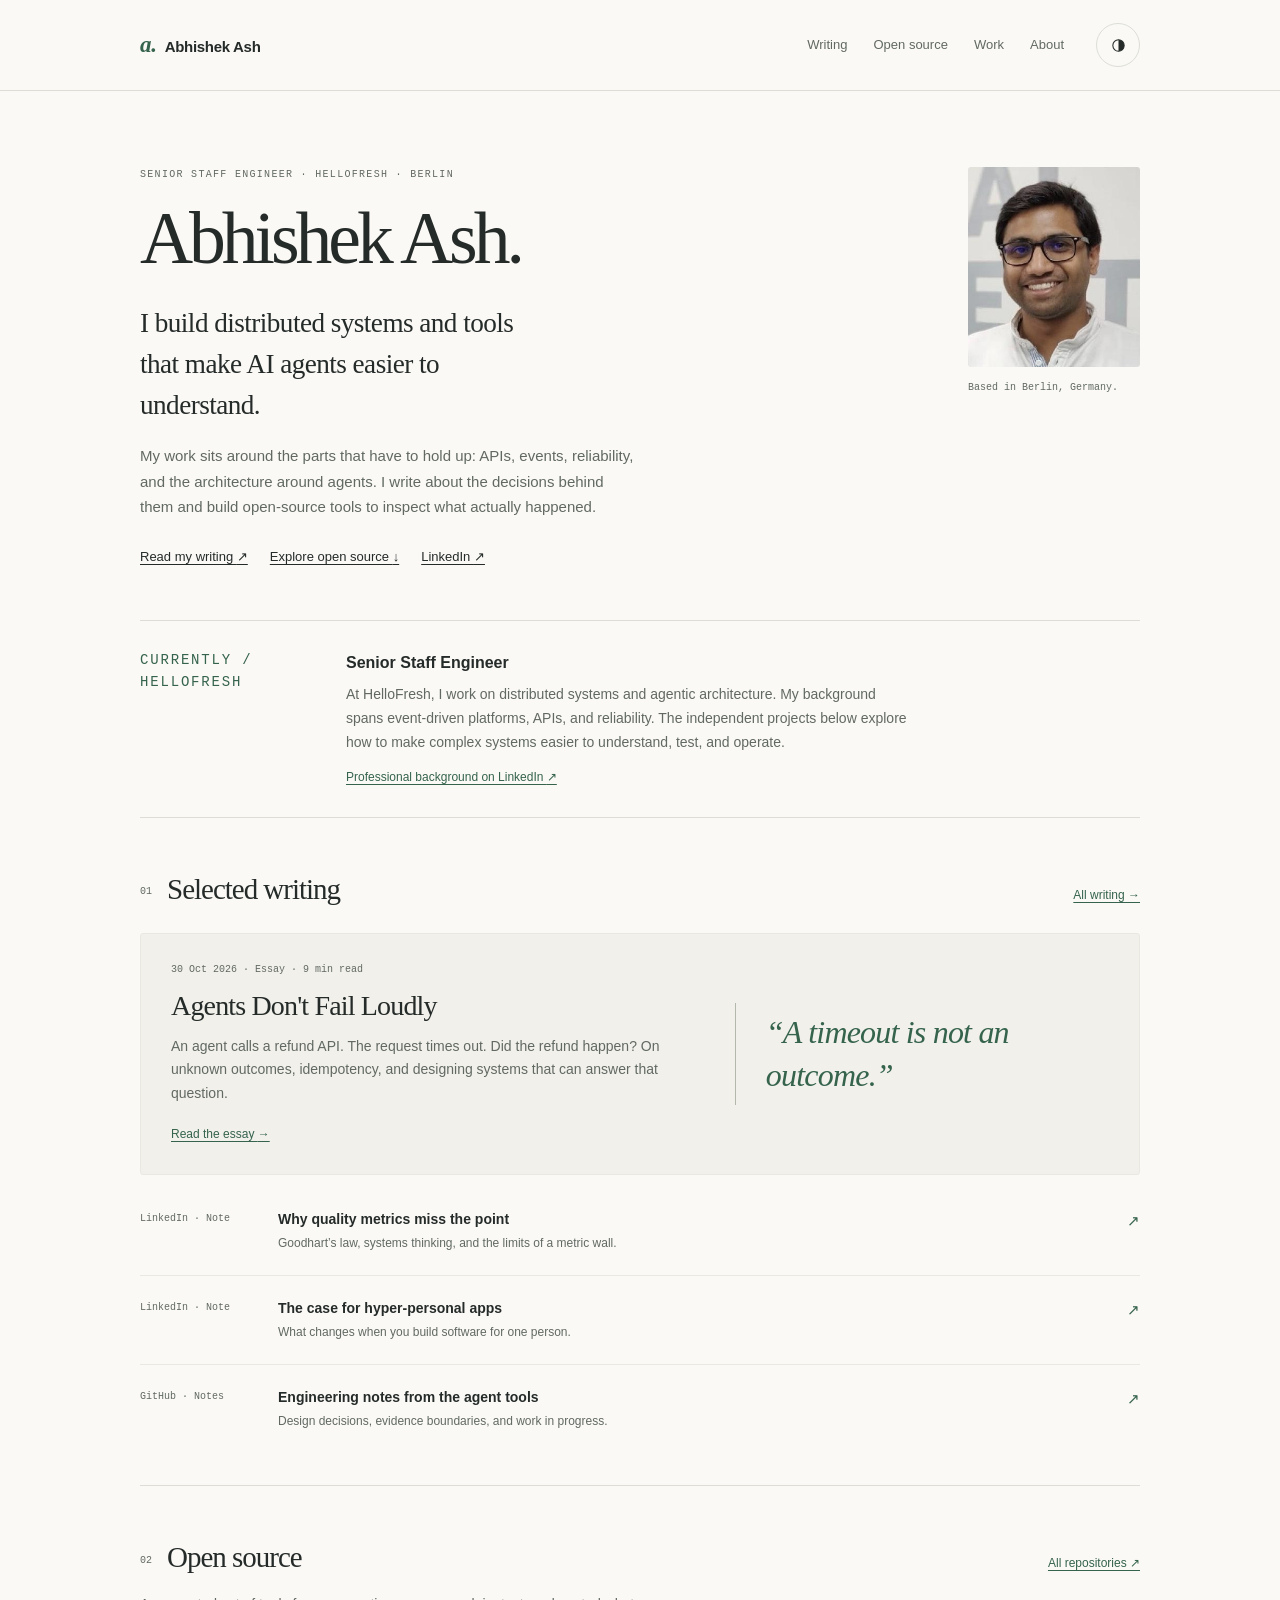
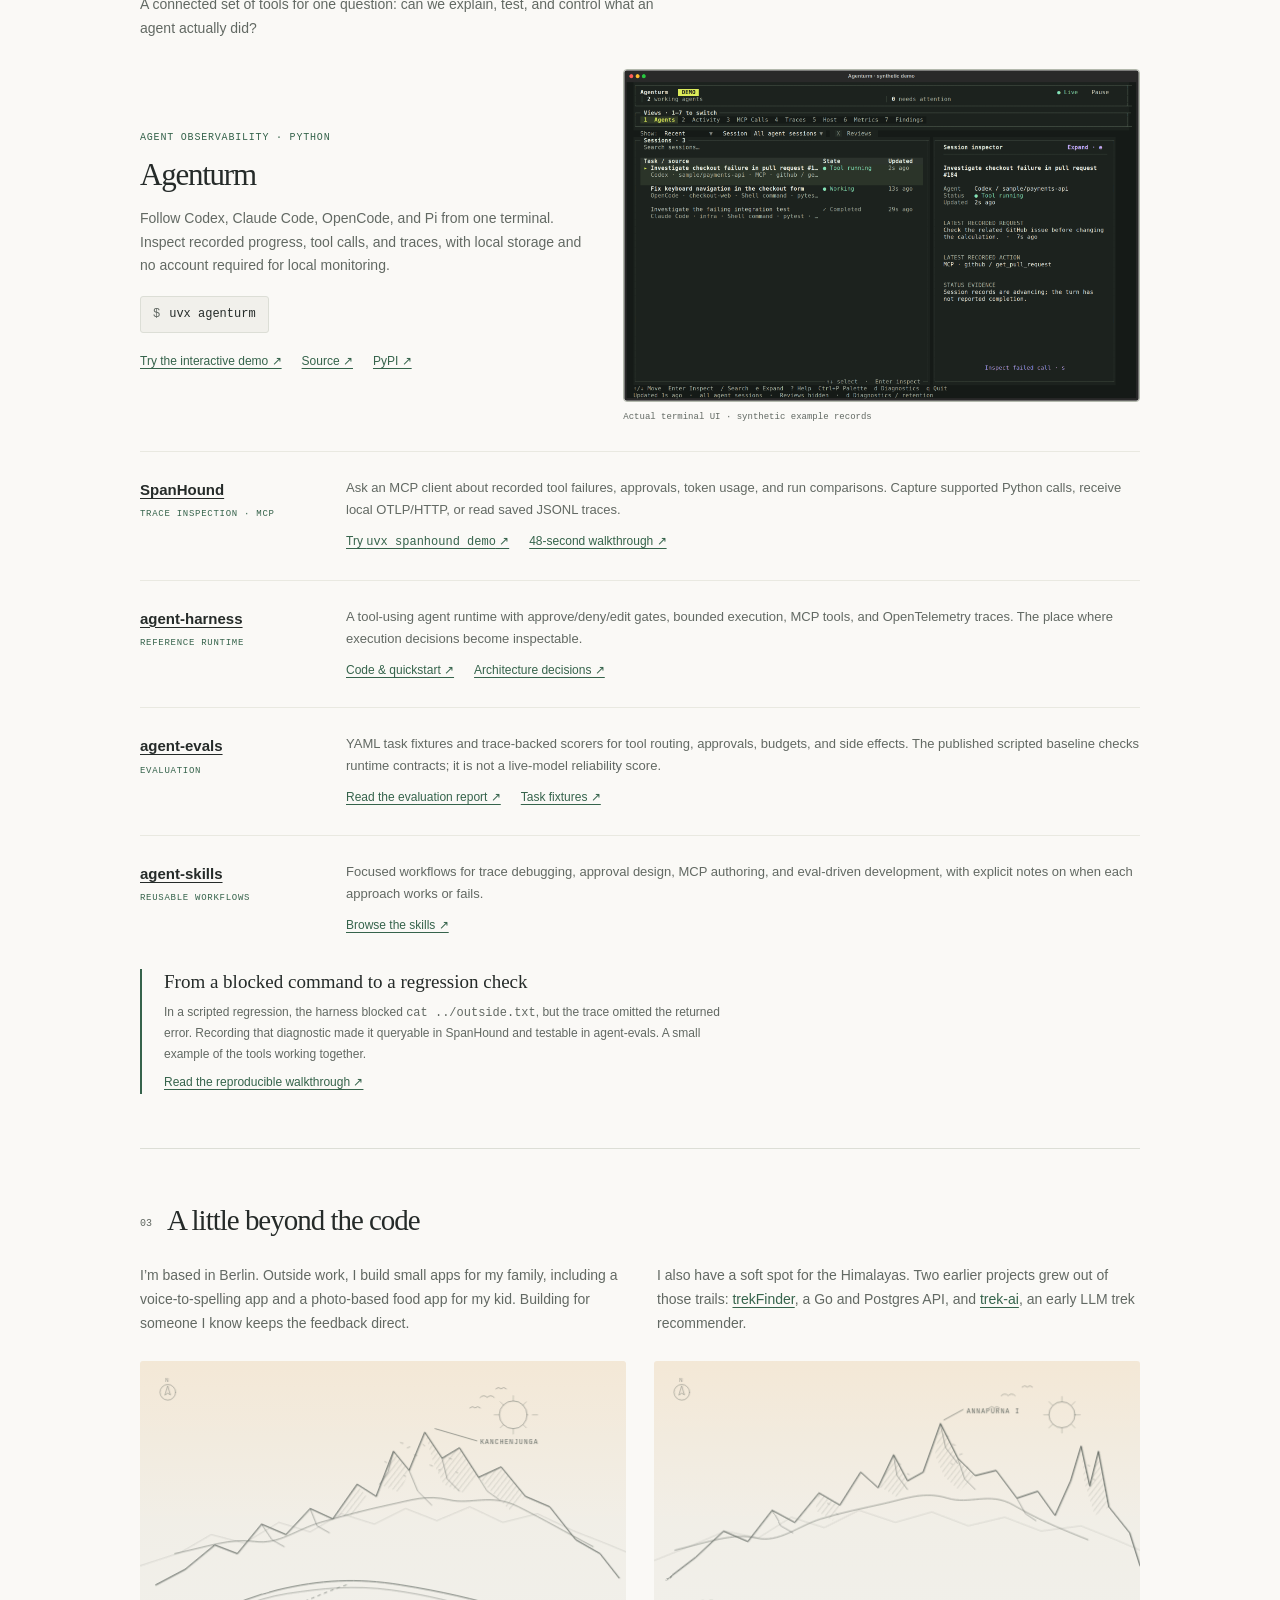
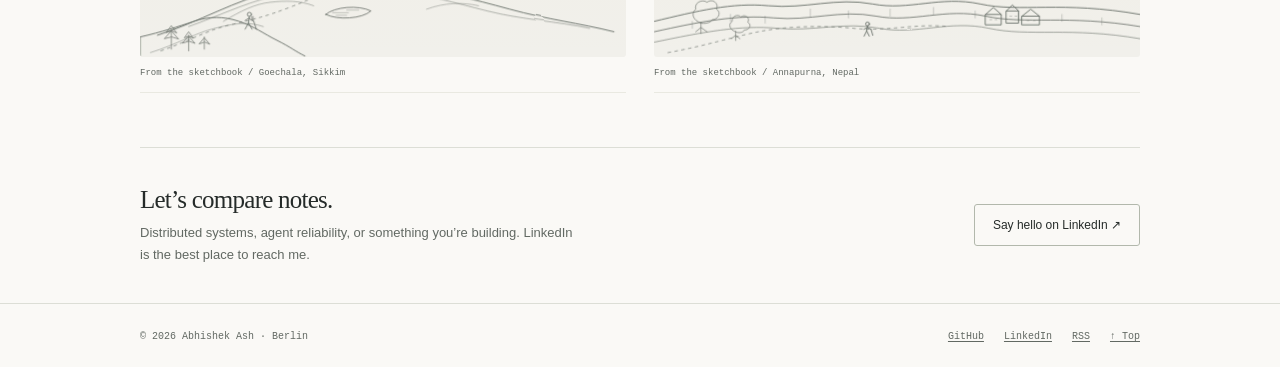
==== commit 74677ae1: "Present professional work, writing, and open source in an editorial profile" ====
--- a/index.html
+++ b/index.html
@@ -3,29 +3,29 @@
 <head>
 <meta charset="utf-8">
 <meta name="viewport" content="width=device-width, initial-scale=1">
-<title>Abhishek Ash — Engineer in Berlin</title>
-<meta name="description" content="Senior Staff Engineer in Berlin. Distributed systems, agentic architecture, open-source tools, and life outside the terminal.">
+<title>Abhishek Ash — Senior Staff Engineer</title>
+<meta name="description" content="Senior Staff Engineer at HelloFresh in Berlin. Writing on distributed systems and AI agents. Creator of Agenturm and SpanHound.">
 <link rel="canonical" href="https://abhishekash.github.io/">
 <link rel="alternate" type="application/rss+xml" title="Abhishek Ash — Writing" href="https://abhishekash.github.io/blog/feed.xml">
 <meta name="author" content="Abhishek Ash">
-<meta name="theme-color" content="#FFFFFF" media="(prefers-color-scheme: light)">
-<meta name="theme-color" content="#121212" media="(prefers-color-scheme: dark)">
+<meta name="theme-color" content="#faf9f6" media="(prefers-color-scheme: light)">
+<meta name="theme-color" content="#191d1b" media="(prefers-color-scheme: dark)">
 <meta property="og:type" content="website">
 <meta property="og:site_name" content="Abhishek Ash">
-<meta property="og:title" content="Abhishek Ash — Engineer in Berlin">
-<meta property="og:description" content="Systems that explain themselves, tools for the people around me, and a life in Berlin.">
+<meta property="og:title" content="Abhishek Ash — Senior Staff Engineer">
+<meta property="og:description" content="Distributed systems, AI agents, and the tools to understand them. Work, writing, and open source by Abhishek Ash.">
 <meta property="og:url" content="https://abhishekash.github.io/">
 <meta property="og:locale" content="en_GB">
 <meta property="og:image" content="https://abhishekash.github.io/og.png">
 <meta property="og:image:type" content="image/png">
 <meta property="og:image:width" content="1200">
 <meta property="og:image:height" content="630">
-<meta property="og:image:alt" content="Abhishek Ash — I build systems that explain themselves, and small tools for the people around me.">
+<meta property="og:image:alt" content="Abhishek Ash — Senior Staff Engineer. Distributed systems, AI agents, and the tools to understand them.">
 <meta name="twitter:card" content="summary_large_image">
-<meta name="twitter:title" content="Abhishek Ash — Engineer in Berlin">
-<meta name="twitter:description" content="Systems that explain themselves, tools for the people around me, and a life in Berlin.">
+<meta name="twitter:title" content="Abhishek Ash — Senior Staff Engineer">
+<meta name="twitter:description" content="Distributed systems, AI agents, and the tools to understand them. Work, writing, and open source by Abhishek Ash.">
 <meta name="twitter:image" content="https://abhishekash.github.io/og.png">
-<link rel="icon" href="data:image/svg+xml,%3Csvg xmlns='http://www.w3.org/2000/svg' viewBox='0 0 64 64'%3E%3Crect width='64' height='64' rx='16' fill='%23FF385C'/%3E%3Cpath d='M16 44 28 24l8 12 6-8 6 16' fill='none' stroke='white' stroke-width='3.4' stroke-linecap='round' stroke-linejoin='round'/%3E%3C/svg%3E">
+<link rel="icon" href="data:image/svg+xml,%3Csvg xmlns='http://www.w3.org/2000/svg' viewBox='0 0 64 64'%3E%3Crect width='64' height='64' rx='16' fill='%2335634b'/%3E%3Cpath d='M16 44 28 24l8 12 6-8 6 16' fill='none' stroke='white' stroke-width='3.4' stroke-linecap='round' stroke-linejoin='round'/%3E%3C/svg%3E">
 <script>
 (function () {
   try {
@@ -34,779 +34,69 @@
   } catch (e) {}
 })();
 </script>
-<style>
-  /* ---------- tokens ---------- */
-  :root {
-    color-scheme: light;
-    --bg: #FFFFFF;
-    --bg-2: #F7F7F7;
-    --bg-3: #F0F0F0;
-    --ink: #222222;
-    --muted: #6B6B6B;
-    --line: #E6E6E6;
-    --line-soft: #EFEFEF;
-    --line-strong: #D0D0D0;
-    --coral: #E31C5F;
-    --coral-dark: #C9184A;
-    --coral-btn: #E31C5F;
-    --coral-btn-hover: #C9184A;
-    --coral-soft: #FFF0F3;
-    --purple: #6E4AFF;
-    --purple-soft: #F3EFFF;
-    --blue: #1ABCFE;
-    --blue-soft: #E8F8FF;
-    --green: #0ACF83;
-    --green-soft: #E9FBF3;
-    --orange: #FF7262;
-    --orange-soft: #FFF0ED;
-    --yellow: #FFC700;
-    --tile-lav: linear-gradient(145deg, #F6F2FF, #E9E1FF);
-    --tile-mint: linear-gradient(145deg, #EFFBF5, #D9F7E8);
-    --tile-peach: linear-gradient(145deg, #FFF5F0, #FFE3D8);
-    --tile-blue: linear-gradient(145deg, #F0FAFF, #DDF4FF);
-    --paper: #FBF8F1;
-    --radius: 16px;
-    --radius-lg: 24px;
-    --pill: 999px;
-    --shadow: 0 6px 16px rgba(0, 0, 0, .08);
-    --shadow-hover: 0 14px 32px rgba(0, 0, 0, .13);
-    --sans: "Airbnb Cereal VF", Circular, -apple-system, BlinkMacSystemFont, "Segoe UI", Roboto, "Helvetica Neue", Arial, sans-serif;
-    --mono: ui-monospace, SFMono-Regular, "SF Mono", Menlo, Consolas, "Liberation Mono", monospace;
-  }
-  :root[data-theme="dark"] {
-    color-scheme: dark;
-    --bg: #121212;
-    --bg-2: #1B1B1B;
-    --bg-3: #262626;
-    --ink: #F7F7F7;
-    --muted: #B0B0B0;
-    --line: #2E2E2E;
-    --line-soft: #262626;
-    --line-strong: #444444;
-    --coral: #FF5A5F;
-    --coral-dark: #FF8A8F;
-    --coral-btn: #E31C5F;
-    --coral-btn-hover: #C9184A;
-    --coral-soft: #2A1519;
-    --purple: #A78BFA;
-    --purple-soft: #1F1A2E;
-    --blue: #56CCF2;
-    --blue-soft: #12232B;
-    --green: #34D399;
-    --green-soft: #12241D;
-    --orange: #FF8A75;
-    --orange-soft: #2A1915;
-    --tile-lav: linear-gradient(145deg, #211B33, #2B2242);
-    --tile-mint: linear-gradient(145deg, #12241D, #17332A);
-    --tile-peach: linear-gradient(145deg, #2A1915, #3A221B);
-    --tile-blue: linear-gradient(145deg, #12232B, #18333F);
-    --paper: #1A1814;
-    --shadow: 0 6px 16px rgba(0, 0, 0, .4);
-    --shadow-hover: 0 14px 32px rgba(0, 0, 0, .55);
-  }
-  @media (prefers-color-scheme: dark) {
-    :root:not([data-theme="light"]) {
-      color-scheme: dark;
-      --bg: #121212;
-      --bg-2: #1B1B1B;
-      --bg-3: #262626;
-      --ink: #F7F7F7;
-      --muted: #B0B0B0;
-      --line: #2E2E2E;
-      --line-soft: #262626;
-      --line-strong: #444444;
-      --coral: #FF5A5F;
-      --coral-dark: #FF8A8F;
-      --coral-btn: #E31C5F;
-      --coral-btn-hover: #C9184A;
-      --coral-soft: #2A1519;
-      --purple: #A78BFA;
-      --purple-soft: #1F1A2E;
-      --blue: #56CCF2;
-      --blue-soft: #12232B;
-      --green: #34D399;
-      --green-soft: #12241D;
-      --orange: #FF8A75;
-      --orange-soft: #2A1915;
-      --tile-lav: linear-gradient(145deg, #211B33, #2B2242);
-      --tile-mint: linear-gradient(145deg, #12241D, #17332A);
-      --tile-peach: linear-gradient(145deg, #2A1915, #3A221B);
-      --tile-blue: linear-gradient(145deg, #12232B, #18333F);
-      --paper: #1A1814;
-      --shadow: 0 6px 16px rgba(0, 0, 0, .4);
-      --shadow-hover: 0 14px 32px rgba(0, 0, 0, .55);
-    }
-  }
-
-  /* ---------- base ---------- */
-  *, *::before, *::after { box-sizing: border-box; }
-  html { scroll-behavior: smooth; scroll-padding-top: 96px; -webkit-text-size-adjust: 100%; }
-  body {
-    margin: 0;
-    background: var(--bg);
-    color: var(--ink);
-    font-family: var(--sans);
-    font-size: 16.5px;
-    line-height: 1.6;
-    -webkit-font-smoothing: antialiased;
-    text-rendering: optimizeLegibility;
-  }
-  h1, h2, h3, p, ul, ol, dl, dd, figure { margin: 0; }
-  ul, ol { padding: 0; }
-  a { color: inherit; }
-  svg { display: block; }
-  ::selection { background: #FFD6DF; color: #222; }
-  :focus-visible { outline: 2px solid var(--purple); outline-offset: 3px; border-radius: 4px; }
-  .wrap { width: min(1280px, 100% - 64px); margin-inline: auto; }
-  .skip {
-    position: absolute; left: 16px; top: -60px; z-index: 200;
-    padding: 10px 16px; background: var(--ink); color: var(--bg);
-    font: 600 13px/1 var(--sans); text-decoration: none; border-radius: var(--pill);
-  }
-  .skip:focus { top: 12px; }
-  .sr-only { position: absolute; width: 1px; height: 1px; padding: 0; margin: -1px; overflow: hidden; clip: rect(0 0 0 0); white-space: nowrap; border: 0; }
-
-  /* ---------- header ---------- */
-  .site-head {
-    position: sticky; top: 0; z-index: 50;
-    background: color-mix(in srgb, var(--bg) 92%, transparent);
-    backdrop-filter: blur(14px) saturate(1.2);
-    border-bottom: 1px solid var(--line-soft);
-  }
-  .head-inner { width: min(1280px, 100% - 64px); margin-inline: auto; height: 80px; display: flex; align-items: center; gap: 20px; }
-  .brand { display: inline-flex; align-items: center; gap: 11px; text-decoration: none; font-weight: 700; font-size: 18px; letter-spacing: -.03em; }
-  .brand__mark { width: 36px; height: 36px; border-radius: 50%; background: var(--coral); display: grid; place-items: center; color: #fff; flex: none; }
-  .brand__mark svg { width: 20px; height: 20px; }
-  .nav { display: flex; align-items: center; gap: 2px; margin-left: auto; }
-  .nav a {
-    padding: 10px 14px; border-radius: var(--pill);
-    font-size: 14px; font-weight: 600; color: var(--muted); text-decoration: none;
-    transition: background .15s ease, color .15s ease;
-  }
-  .nav a:hover { background: var(--bg-2); color: var(--ink); }
-  .nav a[aria-current="page"] { color: var(--ink); background: var(--bg-2); }
-  .head-actions { display: flex; align-items: center; gap: 10px; }
-  .theme {
-    display: grid; place-items: center; width: 40px; height: 40px; padding: 0;
-    border: 1px solid var(--line); border-radius: 50%; background: var(--bg); color: var(--ink); cursor: pointer;
-  }
-  .theme:hover { background: var(--bg-2); border-color: var(--line-strong); }
-  .theme__sun { display: none; }
-  :root[data-theme="dark"] .theme__sun { display: block; }
-  :root[data-theme="dark"] .theme__moon { display: none; }
-  @media (prefers-color-scheme: dark) {
-    :root:not([data-theme="light"]) .theme__sun { display: block; }
-    :root:not([data-theme="light"]) .theme__moon { display: none; }
-  }
-
-  /* ---------- buttons + pills ---------- */
-  .btn {
-    display: inline-flex; align-items: center; justify-content: center; gap: 8px;
-    height: 48px; padding: 0 22px; border-radius: var(--pill);
-    border: 1px solid transparent; font: 600 15px/1 var(--sans); letter-spacing: -.01em;
-    text-decoration: none; cursor: pointer;
-    transition: background .15s ease, color .15s ease, border-color .15s ease, box-shadow .15s ease, transform .15s ease;
-  }
-  .btn:hover { transform: translateY(-1px); }
-  .btn--primary { background: var(--coral-btn); color: #fff; box-shadow: 0 6px 16px rgba(255, 56, 92, .24); }
-  .btn--primary:hover { background: var(--coral-btn-hover); box-shadow: 0 10px 22px rgba(255, 56, 92, .3); }
-  .btn--outline { border-color: var(--ink); color: var(--ink); background: var(--bg); }
-  .btn--outline:hover { background: var(--bg-2); }
-  .btn--soft { background: var(--bg-2); color: var(--ink); }
-  .btn--soft:hover { background: var(--bg-3); }
-  .btn--sm { height: 40px; padding: 0 16px; font-size: 13.5px; }
-  .btn--white { background: #fff; color: #222; }
-  .btn--white:hover { background: #F7F7F7; }
-  .pill {
-    display: inline-flex; align-items: center; gap: 6px;
-    padding: 5px 10px; border-radius: var(--pill);
-    background: var(--bg-2); color: var(--muted);
-    font: 600 11px/1.3 var(--sans); letter-spacing: .01em;
-  }
-  .pill--coral { background: var(--coral-soft); color: var(--coral-dark); }
-  .pill--purple { background: var(--purple-soft); color: var(--purple); }
-  .pill--green { background: var(--green-soft); color: #067A4E; }
-  .pill--blue { background: var(--blue-soft); color: #0A6E93; }
-  .pill--orange { background: var(--orange-soft); color: #C2412B; }
-  :root[data-theme="dark"] .pill--green { color: var(--green); }
-  :root[data-theme="dark"] .pill--blue { color: var(--blue); }
-  :root[data-theme="dark"] .pill--orange { color: var(--orange); }
-  .dot { width: 7px; height: 7px; border-radius: 50%; background: var(--green); flex: none; }
-
-  /* ---------- hero ---------- */
-  .hero { position: relative; overflow: clip; }
-  .hero::before {
-    content: "";
-    position: absolute; inset: 0;
-    background-image: radial-gradient(color-mix(in srgb, var(--ink) 13%, transparent) 1px, transparent 1px);
-    background-size: 24px 24px;
-    opacity: .45;
-    -webkit-mask-image: radial-gradient(700px 480px at 78% 42%, #000, transparent 75%);
-    mask-image: radial-gradient(700px 480px at 78% 42%, #000, transparent 75%);
-    pointer-events: none;
-  }
-  .hero__inner {
-    position: relative; z-index: 1;
-    width: min(1280px, 100% - 64px); margin-inline: auto;
-    display: grid; grid-template-columns: 1.02fr .98fr; gap: clamp(32px, 5vw, 64px);
-    align-items: center; padding: clamp(56px, 8vw, 92px) 0 clamp(44px, 6vw, 72px);
-  }
-  .eyebrow {
-    display: inline-flex; align-items: center; gap: 8px;
-    padding: 7px 12px; border-radius: var(--pill);
-    background: var(--bg-2); color: var(--muted);
-    font: 600 11px/1 var(--mono); letter-spacing: .08em; text-transform: uppercase;
-    margin-bottom: 24px;
-  }
-  h1 {
-    font-size: clamp(2.5rem, 5.4vw, 4.3rem);
-    font-weight: 700; line-height: 1.03; letter-spacing: -.04em;
-    text-wrap: balance; max-width: 15ch;
-  }
-  .hl {
-    background: linear-gradient(transparent 68%, #FFD6DF 68%);
-    -webkit-box-decoration-break: clone; box-decoration-break: clone;
-  }
-  :root[data-theme="dark"] .hl { background: linear-gradient(transparent 68%, rgba(255, 90, 95, .34) 68%); }
-  @media (prefers-color-scheme: dark) {
-    :root:not([data-theme="light"]) .hl { background: linear-gradient(transparent 68%, rgba(255, 90, 95, .34) 68%); }
-  }
-  .hero__lede { margin-top: 24px; max-width: 52ch; color: var(--muted); font-size: 17.5px; line-height: 1.65; }
-  .hero__lede strong { color: var(--ink); font-weight: 600; }
-  .hero__actions { display: flex; flex-wrap: wrap; gap: 12px; margin-top: 30px; }
-  .hero__meta { display: flex; flex-wrap: wrap; align-items: center; gap: 8px 18px; margin-top: 28px; font-size: 13px; color: var(--muted); }
-  .hero__meta a { color: var(--ink); font-weight: 600; text-decoration: none; border-bottom: 1px solid var(--line-strong); padding-bottom: 1px; }
-  .hero__meta a:hover { color: var(--coral); border-color: var(--coral); }
-
-  /* ---------- figma frame ---------- */
-  .frame { position: relative; }
-  .frame__tab {
-    display: flex; align-items: center; gap: 8px; margin: 0 0 10px 4px;
-    font: 600 11px/1 var(--mono); color: var(--muted); letter-spacing: .02em;
-  }
-  .frame__dots { display: flex; gap: 4px; }
-  .frame__dots i { width: 7px; height: 7px; border-radius: 50%; display: block; }
-  .frame__dots i:nth-child(1) { background: var(--orange); }
-  .frame__dots i:nth-child(2) { background: var(--purple); }
-  .frame__dots i:nth-child(3) { background: var(--green); }
-  .frame__art {
-    position: relative;
-    padding: 10px; background: var(--bg); border: 1.5px solid var(--purple);
-    border-radius: 20px; box-shadow: var(--shadow);
-  }
-  .frame__inner { position: relative; border-radius: 12px; overflow: hidden; background: linear-gradient(160deg, #FFF7F0, #FFE9E4); }
-  .frame__inner svg { width: 100%; height: auto; }
-  .frame__pill {
-    position: absolute; top: 14px; left: 14px; z-index: 2;
-    display: inline-flex; align-items: center; gap: 6px;
-    background: #fff; color: #222; border-radius: var(--pill);
-    padding: 7px 11px; font: 600 11px/1 var(--sans);
-    box-shadow: 0 2px 8px rgba(0, 0, 0, .12);
-  }
-  .frame__pill svg { width: 12px; height: 12px; color: var(--coral); }
-  .frame__handles span {
-    position: absolute; width: 9px; height: 9px; background: #fff;
-    border: 1.5px solid var(--purple); border-radius: 2px; z-index: 3;
-  }
-  .frame__handles span:nth-child(1) { top: -5px; left: -5px; }
-  .frame__handles span:nth-child(2) { top: -5px; right: -5px; }
-  .frame__handles span:nth-child(3) { bottom: -5px; left: -5px; }
-  .frame__handles span:nth-child(4) { bottom: -5px; right: -5px; }
-  .cursor {
-    position: absolute; right: 22px; bottom: 64px; z-index: 4;
-    display: flex; align-items: flex-start; gap: 2px;
-    filter: drop-shadow(0 2px 4px rgba(0, 0, 0, .15));
-  }
-  .cursor svg { width: 18px; height: 18px; color: var(--purple); margin-top: 10px; }
-  .cursor b {
-    background: var(--purple); color: #fff;
-    font: 600 11px/1 var(--sans); padding: 5px 8px;
-    border-radius: 2px 10px 10px 10px;
-  }
-  .frame__host {
-    display: flex; align-items: center; gap: 12px;
-    margin-top: 12px; padding: 12px 14px;
-    background: var(--bg); border: 1px solid var(--line); border-radius: 14px;
-    box-shadow: 0 4px 12px rgba(0, 0, 0, .05);
-  }
-  .avatar {
-    width: 42px; height: 42px; border-radius: 50%;
-    background: var(--coral); color: #fff;
-    display: grid; place-items: center;
-    font: 700 12px/1 var(--sans); flex: none;
-  }
-  .frame__host div b { display: block; font-size: 14px; letter-spacing: -.01em; }
-  .frame__host div span { display: block; margin-top: 2px; font-size: 12px; color: var(--muted); }
-  .frame__host .pill { margin-left: auto; }
-
-  /* ---------- section scaffolding ---------- */
-  .section { margin-top: clamp(64px, 8vw, 104px); }
-  .section-head { display: flex; align-items: flex-end; justify-content: space-between; gap: 24px; margin-bottom: 24px; }
-  .kicker {
-    display: inline-flex; align-items: center; gap: 8px;
-    font: 600 10.5px/1 var(--mono); letter-spacing: .14em; text-transform: uppercase;
-    color: var(--purple); margin-bottom: 12px;
-  }
-  .kicker::before { content: ""; width: 8px; height: 8px; border-radius: 2px; background: var(--purple); }
-  h2 { font-size: clamp(1.8rem, 3vw, 2.45rem); font-weight: 700; line-height: 1.1; letter-spacing: -.035em; }
-  .section-lede { margin-top: 8px; max-width: 58ch; color: var(--muted); font-size: 15.5px; }
-  .text-link { font-size: 14px; font-weight: 600; color: var(--ink); text-decoration: none; white-space: nowrap; border-bottom: 1.5px solid var(--line-strong); padding-bottom: 2px; }
-  .text-link:hover { color: var(--coral); border-color: var(--coral); }
-
-  /* ---------- work cards ---------- */
-  .work-grid { display: grid; grid-template-columns: repeat(4, minmax(0, 1fr)); gap: 18px; }
-  .work-card {
-    display: flex; flex-direction: column;
-    background: var(--bg); border: 1px solid var(--line); border-radius: var(--radius);
-    overflow: hidden; text-decoration: none;
-    transition: box-shadow .18s ease, transform .18s ease, border-color .18s ease;
-  }
-  .work-card:hover { box-shadow: var(--shadow-hover); transform: translateY(-3px); border-color: var(--purple); }
-  .work-card__media {
-    position: relative; display: grid; place-items: center;
-    height: 168px; overflow: hidden;
-  }
-  .work-card__media--lav { background: var(--tile-lav); }
-  .work-card__media--mint { background: var(--tile-mint); }
-  .work-card__media--peach { background: var(--tile-peach); }
-  .work-card__media--blue { background: var(--tile-blue); }
-  .work-card__media .tag {
-    position: absolute; top: 10px; left: 10px;
-    background: rgba(255, 255, 255, .88); color: #222;
-    border-radius: var(--pill); padding: 5px 8px;
-    font: 600 9.5px/1 var(--mono); letter-spacing: .06em; text-transform: uppercase;
-    backdrop-filter: blur(6px);
-  }
-  .work-card__body { display: flex; flex-direction: column; flex: 1; padding: 16px 16px 15px; }
-  .work-card__top { display: flex; align-items: center; justify-content: space-between; gap: 8px; }
-  .work-card h3 { margin-top: 10px; font-size: 18px; font-weight: 700; letter-spacing: -.025em; }
-  .work-card p { margin-top: 5px; font-size: 13.5px; line-height: 1.5; color: var(--muted); }
-  .work-card__meta { display: flex; align-items: center; justify-content: space-between; margin-top: auto; padding-top: 14px; font: 500 10.5px/1 var(--mono); color: var(--muted); }
-  .work-card__arrow { color: var(--ink); font-size: 15px; }
-  .work-card:hover .work-card__arrow { color: var(--purple); }
-
-  /* mini product art */
-  .mini-term {
-    width: 78%; border-radius: 10px; background: #1B1B1F;
-    box-shadow: 0 10px 24px rgba(35, 25, 70, .22); overflow: hidden;
-  }
-  .mini-term__bar { display: flex; gap: 4px; padding: 8px 9px; border-bottom: 1px solid rgba(255, 255, 255, .08); }
-  .mini-term__bar i { width: 5px; height: 5px; border-radius: 50%; background: #FF7262; display: block; }
-  .mini-term__bar i:nth-child(2) { background: #FFC700; }
-  .mini-term__bar i:nth-child(3) { background: #0ACF83; }
-  .mini-term__body { padding: 10px 12px 13px; display: grid; gap: 6px; }
-  .mini-term__body span { display: block; height: 5px; border-radius: 3px; background: #4A4A55; }
-  .mini-term__body .c { background: #FF8FA3; width: 52%; }
-  .mini-term__body .p { background: #B9A8FF; width: 70%; }
-  .mini-term__body .w { width: 84%; }
-  .mini-term__body .s { width: 38%; }
-  .mini-trace { width: 78%; display: grid; gap: 7px; }
-  .mini-trace span { display: block; height: 9px; border-radius: 5px; background: rgba(10, 207, 131, .25); }
-  .mini-trace span:nth-child(1) { width: 88%; background: rgba(10, 207, 131, .55); }
-  .mini-trace span:nth-child(2) { width: 62%; margin-left: 14%; background: rgba(26, 188, 254, .55); }
-  .mini-trace span:nth-child(3) { width: 44%; margin-left: 28%; background: rgba(10, 207, 131, .35); }
-  .mini-trace span:nth-child(4) { width: 70%; margin-left: 8%; background: rgba(26, 188, 254, .3); }
-  .mini-flow { display: flex; align-items: center; gap: 7px; width: 84%; }
-  .mini-flow span {
-    flex: 1; display: grid; place-items: center; height: 36px;
-    border-radius: 8px; background: rgba(255, 255, 255, .75);
-    border: 1px solid rgba(255, 114, 98, .35);
-    font: 600 9px/1 var(--mono); color: #9A3412;
-  }
-  .mini-flow i { color: #C2412B; font-style: normal; font-size: 12px; }
-  .mini-check { width: 72%; display: grid; gap: 7px; }
-  .mini-check span {
-    display: flex; align-items: center; gap: 7px;
-    padding: 7px 9px; border-radius: 7px; background: rgba(255, 255, 255, .78);
-    font: 600 10px/1 var(--mono); color: #0B6B8F;
-  }
-  .mini-check b { color: #0ACF83; font-size: 11px; }
-
-  /* ---------- life ---------- */
-  .life-grid { display: grid; grid-template-columns: 1fr 1fr; gap: 18px; }
-  .life-card {
-    border: 1px solid var(--line); border-radius: var(--radius-lg);
-    background: var(--bg); overflow: hidden;
-    transition: box-shadow .18s ease, transform .18s ease, border-color .18s ease;
-  }
-  .life-card:hover { box-shadow: var(--shadow-hover); transform: translateY(-3px); border-color: var(--purple); }
-  .life-card__media { position: relative; background: var(--paper); padding: 16px 16px 4px; }
-  .life-card__media svg { width: 100%; height: auto; color: var(--ink); opacity: .92; }
-  .life-card__badge {
-    position: absolute; top: 14px; left: 14px;
-    background: rgba(255, 255, 255, .92); color: #222; border-radius: var(--pill);
-    padding: 6px 10px; font: 600 10px/1 var(--mono); letter-spacing: .05em;
-    box-shadow: 0 2px 8px rgba(0, 0, 0, .08);
-  }
-  .life-card__body { padding: 16px 20px 20px; }
-  .life-card h3 { margin-top: 8px; font-size: 20px; font-weight: 700; letter-spacing: -.025em; }
-  .life-card p { margin-top: 5px; font-size: 14px; line-height: 1.55; color: var(--muted); }
-
-  .highlights { display: grid; grid-template-columns: repeat(3, 1fr); gap: 16px; margin-top: 18px; }
-  .highlight {
-    display: flex; gap: 13px; align-items: flex-start;
-    padding: 18px; border: 1px solid var(--line); border-radius: var(--radius);
-    background: var(--bg);
-  }
-  .highlight__icon {
-    width: 38px; height: 38px; border-radius: 12px; flex: none;
-    display: grid; place-items: center; color: var(--coral); background: var(--coral-soft);
-  }
-  .highlight:nth-child(2) .highlight__icon { color: var(--purple); background: var(--purple-soft); }
-  .highlight:nth-child(3) .highlight__icon { color: #067A4E; background: var(--green-soft); }
-  .highlight h3 { font-size: 14.5px; font-weight: 700; letter-spacing: -.01em; }
-  .highlight p { margin-top: 3px; font-size: 12.5px; line-height: 1.5; color: var(--muted); }
-
-  /* ---------- writing ---------- */
-  .feature {
-    display: grid; grid-template-columns: 1.15fr .85fr;
-    border: 1px solid var(--line); border-radius: var(--radius-lg);
-    overflow: hidden; background: var(--bg); text-decoration: none;
-    transition: box-shadow .18s ease, transform .18s ease, border-color .18s ease;
-  }
-  .feature:hover { box-shadow: var(--shadow-hover); transform: translateY(-2px); border-color: var(--purple); }
-  .feature__body { padding: clamp(24px, 3.4vw, 36px); display: flex; flex-direction: column; align-items: flex-start; }
-  .feature h3 { margin-top: 14px; font-size: clamp(1.7rem, 3vw, 2.3rem); font-weight: 700; letter-spacing: -.035em; line-height: 1.08; }
-  .feature p { margin-top: 10px; max-width: 52ch; color: var(--muted); font-size: 15px; line-height: 1.6; }
-  .feature__meta { display: flex; flex-wrap: wrap; gap: 8px 16px; margin-top: 16px; font: 500 10.5px/1.3 var(--mono); color: var(--muted); }
-  .feature .btn { margin-top: 22px; }
-  .feature__media {
-    position: relative; display: grid; place-items: center; padding: 24px;
-    background: linear-gradient(145deg, #FFF1F3, #FFE1E8);
-    overflow: hidden;
-  }
-  :root[data-theme="dark"] .feature__media { background: linear-gradient(145deg, #2A1519, #351A24); }
-  @media (prefers-color-scheme: dark) {
-    :root:not([data-theme="light"]) .feature__media { background: linear-gradient(145deg, #2A1519, #351A24); }
-  }
-  .mini-phone {
-    width: 210px; border-radius: 22px; background: #1B1B1F; padding: 7px;
-    box-shadow: 0 14px 30px rgba(0, 0, 0, .2); transform: rotate(2deg);
-  }
-  .mini-phone__screen { background: #fff; border-radius: 16px; overflow: hidden; }
-  .mini-phone__bar { display: flex; justify-content: space-between; padding: 7px 9px; border-bottom: 1px solid #EEE; font: 500 7px/1 var(--mono); color: #888; }
-  .mini-phone__chat { padding: 8px 8px 10px; display: grid; gap: 6px; }
-  .mini-bubble { max-width: 88%; padding: 7px 8px; border-radius: 9px; font: 400 9.5px/1.4 var(--sans); }
-  .mini-bubble--them { background: #F0F0F0; color: #222; border-bottom-left-radius: 2px; }
-  .mini-bubble--agent { background: #222; color: #fff; margin-left: auto; border-bottom-right-radius: 2px; }
-  .mini-phone__status { display: flex; justify-content: space-between; align-items: center; gap: 6px; padding: 7px 9px; border-top: 1px dashed #DDD; font: 500 6.5px/1.2 var(--mono); color: #888; }
-  .mini-badge { border: 1px solid var(--coral); color: var(--coral); border-radius: 2px; padding: 2px 4px; font-size: 6px; text-transform: uppercase; letter-spacing: .04em; white-space: nowrap; }
-
-  .elsewhere { display: grid; grid-template-columns: repeat(3, 1fr); gap: 16px; margin-top: 18px; }
-  .link-card {
-    display: flex; flex-direction: column; gap: 8px;
-    padding: 18px; border: 1px solid var(--line); border-radius: var(--radius);
-    background: var(--bg); text-decoration: none;
-    transition: box-shadow .18s ease, border-color .18s ease, transform .18s ease;
-  }
-  .link-card:hover { box-shadow: var(--shadow); border-color: var(--purple); transform: translateY(-2px); }
-  .link-card__icon {
-    width: 34px; height: 34px; border-radius: 10px; display: grid; place-items: center;
-    background: var(--purple-soft); color: var(--purple);
-  }
-  .link-card:nth-child(2) .link-card__icon { background: var(--coral-soft); color: var(--coral); }
-  .link-card:nth-child(3) .link-card__icon { background: var(--green-soft); color: #067A4E; }
-  .link-card b { font-size: 14px; font-weight: 700; letter-spacing: -.01em; }
-  .link-card span { font-size: 12.5px; color: var(--muted); line-height: 1.5; }
-
-  /* ---------- about ---------- */
-  .about-card {
-    display: grid; grid-template-columns: 1.05fr .95fr; gap: clamp(24px, 4vw, 48px);
-    padding: clamp(24px, 4vw, 40px);
-    border: 1px solid var(--line); border-radius: var(--radius-lg);
-    background: var(--bg); box-shadow: var(--shadow);
-  }
-  .about__top { display: flex; align-items: center; gap: 14px; }
-  .avatar--lg { width: 64px; height: 64px; font-size: 17px; }
-  .about h3 { font-size: 24px; font-weight: 700; letter-spacing: -.03em; }
-  .about__role { margin-top: 2px; font-size: 13.5px; color: var(--muted); }
-  .about__prose { margin-top: 18px; display: grid; gap: 12px; }
-  .about__prose p { font-size: 14.5px; line-height: 1.65; color: var(--muted); }
-  .about__prose strong { color: var(--ink); font-weight: 600; }
-  .about .btn { margin-top: 20px; }
-  .props {
-    background: var(--bg-2); border: 1px solid var(--line); border-radius: 14px;
-    padding: 16px 18px; align-self: start;
-  }
-  .props__head { display: flex; align-items: center; gap: 8px; margin-bottom: 6px; font: 600 10px/1 var(--mono); letter-spacing: .1em; text-transform: uppercase; color: var(--muted); }
-  .props__head i { width: 8px; height: 8px; border-radius: 2px; background: var(--purple); display: block; }
-  .props__row { display: grid; grid-template-columns: 96px minmax(0, 1fr); gap: 14px; padding: 10px 0; border-bottom: 1px solid var(--line); }
-  .props__row:last-child { border-bottom: 0; }
-  .props dt { font: 500 9.5px/1.5 var(--mono); letter-spacing: .08em; text-transform: uppercase; color: var(--muted); }
-  .props dd { font-size: 13px; line-height: 1.5; }
-  .props a { color: var(--ink); font-weight: 600; text-decoration: none; border-bottom: 1px solid var(--line-strong); }
-  .props a:hover { color: var(--coral); border-color: var(--coral); }
-
-  /* ---------- contact ---------- */
-  .cta {
-    position: relative; overflow: hidden;
-    border-radius: var(--radius-lg);
-    padding: clamp(32px, 5vw, 56px);
-    background: linear-gradient(120deg, #E31C5F, #6D28D9);
-    color: #fff;
-  }
-  .cta::before {
-    content: "";
-    position: absolute; inset: 0;
-    background-image: linear-gradient(rgba(255,255,255,.08) 1px, transparent 1px), linear-gradient(90deg, rgba(255,255,255,.08) 1px, transparent 1px);
-    background-size: 32px 32px;
-    -webkit-mask-image: linear-gradient(90deg, transparent, #000);
-    mask-image: linear-gradient(90deg, transparent, #000);
-    pointer-events: none;
-  }
-  .cta__inner { position: relative; z-index: 1; display: flex; align-items: center; justify-content: space-between; gap: 28px; }
-  .cta h2 { font-size: clamp(2rem, 4vw, 3rem); color: #fff; max-width: 16ch; }
-  .cta p { margin-top: 8px; max-width: 52ch; color: rgba(255, 255, 255, .86); font-size: 15px; }
-  .cta .btn { flex: none; }
-
-  /* ---------- footer ---------- */
-  .site-foot { margin-top: clamp(64px, 8vw, 96px); background: var(--bg-2); border-top: 1px solid var(--line); }
-  .foot-inner { width: min(1280px, 100% - 64px); margin-inline: auto; padding: 40px 0 28px; }
-  .foot-top { display: flex; justify-content: space-between; gap: 32px; flex-wrap: wrap; }
-  .foot-brand { max-width: 320px; }
-  .foot-brand .brand { font-size: 16px; }
-  .foot-brand p { margin-top: 10px; font-size: 12.5px; line-height: 1.6; color: var(--muted); }
-  .foot-cols { display: flex; gap: clamp(32px, 6vw, 72px); flex-wrap: wrap; }
-  .foot-col { display: grid; gap: 7px; align-content: start; }
-  .foot-col b { font: 600 10px/1 var(--mono); letter-spacing: .12em; text-transform: uppercase; color: var(--muted); margin-bottom: 4px; }
-  .foot-col a { font-size: 13px; color: var(--ink); text-decoration: none; }
-  .foot-col a:hover { color: var(--coral); }
-  .foot-bottom { display: flex; flex-wrap: wrap; justify-content: space-between; gap: 10px; margin-top: 30px; padding-top: 18px; border-top: 1px solid var(--line); font-size: 11.5px; color: var(--muted); }
-  .foot-bottom a { color: var(--ink); text-decoration: none; }
-  .foot-bottom a:hover { color: var(--coral); }
-
-  /* ---------- mobile nav ---------- */
-  .mobile-nav { display: none; }
-  @media (max-width: 760px) {
-    .mobile-nav {
-      display: flex; position: fixed; left: 0; right: 0; bottom: 0; z-index: 70;
-      background: var(--bg); background: color-mix(in srgb, var(--bg) 94%, transparent);
-      backdrop-filter: blur(14px);
-      border-top: 1px solid var(--line);
-      padding: 7px 6px calc(7px + env(safe-area-inset-bottom));
-    }
-    .mobile-nav a {
-      flex: 1; display: flex; flex-direction: column; align-items: center; gap: 3px;
-      padding: 3px 2px; font: 600 9.5px/1 var(--sans); color: var(--muted); text-decoration: none;
-    }
-    .mobile-nav a[aria-current="page"], .mobile-nav a:hover { color: var(--coral); }
-    .mobile-nav svg { width: 20px; height: 20px; }
-    body { padding-bottom: 66px; }
-  }
-
-  /* ---------- responsive ---------- */
-  @media (max-width: 1120px) {
-    .work-grid { grid-template-columns: repeat(2, minmax(0, 1fr)); }
-    .hero__inner { gap: 40px; }
-  }
-  @media (max-width: 960px) {
-    .hero__inner { grid-template-columns: 1fr; align-items: start; }
-    .frame { max-width: 620px; }
-    h1 { max-width: 18ch; }
-    .about-card { grid-template-columns: 1fr; }
-    .feature { grid-template-columns: 1fr; }
-    .feature__media { order: -1; min-height: 280px; }
-    .highlights { grid-template-columns: 1fr; }
-    .elsewhere { grid-template-columns: 1fr; }
-    .cta__inner { flex-direction: column; align-items: flex-start; }
-  }
-  @media (max-width: 760px) {
-    .wrap, .head-inner, .hero__inner, .foot-inner { width: min(1280px, 100% - 40px); }
-    .head-inner { height: 68px; }
-    .nav { display: none; }
-    .head-actions { margin-left: auto; }
-    .brand { font-size: 16px; }
-    .hero__inner { padding-top: 40px; }
-    .life-grid { grid-template-columns: 1fr; }
-    .work-grid { grid-template-columns: 1fr; }
-    .work-card__media { height: 190px; }
-    .frame__host .pill { display: none; }
-    .section-head { flex-direction: column; align-items: flex-start; gap: 10px; }
-    .section { margin-top: 64px; }
-    .cta .btn { width: 100%; }
-    .props__row { grid-template-columns: 88px minmax(0, 1fr); }
-  }
-  @media (max-width: 420px) {
-    h1 { font-size: 2.25rem; }
-    .hero__actions .btn { width: 100%; }
-    .foot-cols { gap: 28px; }
-  }
-  @media (prefers-reduced-motion: reduce) {
-    html { scroll-behavior: auto; }
-    *, *::before, *::after { transition-duration: .01ms !important; animation-duration: .01ms !important; }
-  }
-  @media print {
-    .site-head, .mobile-nav, .theme, .skip, .frame__handles, .cursor { display: none !important; }
-    body { background: #fff; color: #000; }
-  }
-</style>
+<link rel="stylesheet" href="/assets/site.css">
 </head>
 <body id="top">
-<a class="skip" href="#main">Skip to content</a>
-
-<header class="site-head">
-  <div class="head-inner">
-    <a class="brand" href="/" aria-label="Abhishek Ash — home">
-      <span class="brand__mark" aria-hidden="true">
-        <svg viewBox="0 0 24 24" fill="none" stroke="currentColor" stroke-width="2.4" stroke-linecap="round" stroke-linejoin="round"><path d="M3 18 9 6l4 7 2.5-4L21 18"/></svg>
-      </span>
-      <span>Abhishek Ash</span>
-    </a>
-    <nav class="nav" aria-label="Primary">
-      <a href="#work">Work</a>
-      <a href="#life">Life</a>
-      <a href="/blog/">Writing</a>
-      <a href="#about">About</a>
+<a class="skip-link" href="#main">Skip to content</a>
+<header class="site-header">
+  <div class="shell header-inner">
+    <a class="wordmark" href="/" aria-label="Abhishek Ash — home"><span aria-hidden="true">a.</span>Abhishek Ash</a>
+    <nav class="primary-nav" aria-label="Primary">
+      <a href="/blog/">Writing</a><a href="/#projects">Open source</a><a href="/#work">Work</a><a href="/#about">About</a>
     </nav>
-    <div class="head-actions">
-      <button class="theme" type="button" aria-pressed="false" aria-label="Switch to dark theme">
-        <svg class="theme__moon" width="16" height="16" viewBox="0 0 24 24" fill="none" stroke="currentColor" stroke-width="1.8" stroke-linecap="round" stroke-linejoin="round" aria-hidden="true"><path d="M21 12.8A9 9 0 1 1 11.2 3a7 7 0 0 0 9.8 9.8Z"/></svg>
-        <svg class="theme__sun" width="16" height="16" viewBox="0 0 24 24" fill="none" stroke="currentColor" stroke-width="1.8" stroke-linecap="round" stroke-linejoin="round" aria-hidden="true"><circle cx="12" cy="12" r="4"/><path d="M12 2v2M12 20v2M4.9 4.9l1.4 1.4M17.7 17.7l1.4 1.4M2 12h2M20 12h2M4.9 19.1l1.4-1.4M17.7 6.3l1.4-1.4"/></svg>
-      </button>
-      <a class="btn btn--outline btn--sm" href="#contact">Contact</a>
-    </div>
+    <button class="theme-toggle" type="button" aria-label="Switch to dark theme" aria-pressed="false">
+      <svg viewBox="0 0 24 24" fill="none" stroke="currentColor" stroke-width="1.5" aria-hidden="true"><circle cx="12" cy="12" r="8"/><path d="M12 4a8 8 0 0 1 0 16Z" fill="currentColor" stroke="none"/></svg>
+    </button>
   </div>
 </header>
-
-<main id="main">
-
-  <section class="hero" aria-labelledby="hero-title">
-    <div class="hero__inner">
-      <div class="hero__copy">
-        <p class="eyebrow"><span class="dot" aria-hidden="true"></span>Senior Staff Engineer · Berlin</p>
-        <h1 id="hero-title">I build systems that <span class="hl">explain themselves</span> — and small tools for the people around me.</h1>
-        <p class="hero__lede">By day I work on distributed systems and agentic architecture at <strong>HelloFresh</strong>. The rest goes to open-source tools, small apps for my family, and a long-standing soft spot for the Himalayas.</p>
-        <div class="hero__actions">
-          <a class="btn btn--primary" href="#work">See the work</a>
-          <a class="btn btn--soft" href="#life">Life outside work</a>
-        </div>
-        <p class="hero__meta">Berlin · HelloFresh · <a href="https://www.linkedin.com/in/abhishekash">LinkedIn ↗</a></p>
-      </div>
-
-      <div class="frame">
-        <p class="frame__tab"><span class="frame__dots" aria-hidden="true"><i></i><i></i><i></i></span>abhishek.fig · frame 01</p>
-        <div class="frame__art">
-          <div class="frame__inner">
-            <span class="frame__pill"><svg viewBox="0 0 24 24" fill="none" stroke="currentColor" stroke-width="2" stroke-linecap="round" stroke-linejoin="round" aria-hidden="true"><path d="M12 21s7-5.2 7-11a7 7 0 1 0-14 0c0 5.8 7 11 7 11Z"/><circle cx="12" cy="10" r="2.4"/></svg>Berlin, Germany</span>
-            <svg viewBox="0 0 600 430" role="img" aria-label="Illustration of a Himalayan ridgeline at first light">
-              <defs>
-                <linearGradient id="sky" x1="0" y1="0" x2="0" y2="1"><stop offset="0" stop-color="#FFF7F0"/><stop offset="1" stop-color="#FFE9E4"/></linearGradient>
-                <linearGradient id="mBack" x1="0" y1="0" x2="1" y2="1"><stop offset="0" stop-color="#D9CCFF"/><stop offset="1" stop-color="#BFA8FF"/></linearGradient>
-                <linearGradient id="mMid" x1="0" y1="0" x2="1" y2="1"><stop offset="0" stop-color="#FFB9A6"/><stop offset="1" stop-color="#FF8FA3"/></linearGradient>
-                <linearGradient id="mFront" x1="0" y1="0" x2="0" y2="1"><stop offset="0" stop-color="#8B5CF6"/><stop offset="1" stop-color="#6D28D9"/></linearGradient>
-              </defs>
-              <rect width="600" height="430" fill="url(#sky)"/>
-              <circle cx="452" cy="104" r="46" fill="#FFB4A2" opacity=".85"/>
-              <circle cx="452" cy="104" r="66" fill="#FFB4A2" opacity=".18"/>
-              <path d="M0 300 74 238 132 268 214 190 286 250 366 176 438 246 512 198 600 268V430H0Z" fill="url(#mBack)" opacity=".9"/>
-              <path d="M0 340 62 292 124 316 196 252 262 306 332 246 392 300 462 262 536 312 600 288V430H0Z" fill="url(#mMid)" opacity=".92"/>
-              <path d="M196 252 216 274 232 258 246 278 262 306 236 306 214 292 196 306 180 284Z" fill="#FFF" opacity=".55"/>
-              <path d="M332 246 350 268 364 254 378 274 392 300 368 300 348 286 330 300 316 278Z" fill="#FFF" opacity=".5"/>
-              <path d="M0 430V352 340l72 44 64-36 70 44 66-40 60 42 64-34 70 40 74-30 60 38v22Z" fill="url(#mFront)"/>
-              <path d="M0 430V390l84 16 72-18 78 22 74-18 70 20 76-24 72 22 74-16v36Z" fill="#4C1D95" opacity=".55"/>
-              <path d="M42 418c28-18 52-16 74-30s40-6 58-20" fill="none" stroke="#FDE68A" stroke-width="3" stroke-linecap="round" opacity=".75" stroke-dasharray="1 9"/>
-              <g fill="#312E81" opacity=".55">
-                <path d="M74 392l10-20 10 20Z M88 396l8-16 8 16Z M118 400l9-18 9 18Z"/>
-              </g>
-            </svg>
-            <div class="frame__handles" aria-hidden="true"><span></span><span></span><span></span><span></span></div>
-            <div class="cursor" aria-hidden="true">
-              <svg viewBox="0 0 24 24" fill="currentColor"><path d="M4 2.5v16.2l4.2-4.1 2.9 6.4 3.2-1.5-2.9-6.3 5.7-.1L4 2.5Z"/></svg>
-              <b>abhishek</b>
-            </div>
-          </div>
-        </div>
-        <div class="frame__host">
-          <span class="avatar" aria-hidden="true">AA</span>
-          <div><b>Abhishek Ash</b><span>Senior Staff Engineer · HelloFresh</span></div>
-          <span class="pill pill--green"><span class="dot" aria-hidden="true"></span>Berlin</span>
-        </div>
+<main id="main" class="shell">
+  <section class="intro" aria-labelledby="intro-title">
+    <div class="intro-copy">
+      <div class="intro-heading"><p class="eyebrow">Senior Staff Engineer · HelloFresh · Berlin</p><h1 id="intro-title">Abhishek Ash.</h1></div>
+      <div class="intro-text"><p class="lead">I build distributed systems and tools that make AI agents easier to understand.</p>
+        <p class="bio">My work sits around the parts that have to hold up: APIs, events, reliability, and the architecture around agents. I write about the decisions behind them and build open-source tools to inspect what actually happened.</p>
+        <div class="intro-links"><a href="/blog/">Read my writing <span aria-hidden="true">↗</span></a><a href="#projects">Explore open source <span aria-hidden="true">↓</span></a><a href="https://www.linkedin.com/in/abhishekash/">LinkedIn <span aria-hidden="true">↗</span></a></div>
       </div>
     </div>
-  </section>
-
-  <section class="section wrap" id="work" aria-labelledby="work-title">
-    <div class="section-head">
-      <div>
-        <p class="kicker">01 / Selected work</p>
-        <h2 id="work-title">Tools that answer one question.</h2>
-        <p class="section-lede">Can we explain, test, and control what a system actually did? Each project takes a different part of that question.</p>
-      </div>
-      <a class="text-link" href="https://github.com/abhishekash">All repositories →</a>
-    </div>
-
-    <div class="work-grid">
-      <a class="work-card" href="https://www.agenturm.dev/">
-        <div class="work-card__media work-card__media--lav">
-          <span class="tag">Open source</span>
-          <div class="mini-term" aria-hidden="true">
-            <div class="mini-term__bar"><i></i><i></i><i></i></div>
-            <div class="mini-term__body"><span class="c"></span><span class="p"></span><span class="w"></span><span class="s"></span></div>
-          </div>
-        </div>
-        <div class="work-card__body">
-          <div class="work-card__top"><span class="pill pill--purple">Observability</span><span class="work-card__arrow" aria-hidden="true">↗</span></div>
-          <h3>Agenturm</h3>
-          <p>Local, terminal-first observability for coding agents. See sessions, tool calls, and traces.</p>
-          <div class="work-card__meta"><span>Python · MIT</span><span>agenturm.dev</span></div>
-        </div>
-      </a>
-
-      <a class="work-card" href="https://github.com/abhishekash/spanhound">
-        <div class="work-card__media work-card__media--mint">
-          <span class="tag">MCP server</span>
-          <div class="mini-trace" aria-hidden="true"><span></span><span></span><span></span><span></span></div>
-        </div>
-        <div class="work-card__body">
-          <div class="work-card__top"><span class="pill pill--green">Tracing</span><span class="work-card__arrow" aria-hidden="true">↗</span></div>
-          <h3>SpanHound</h3>
-          <p>MCP tools for recorded failures, approvals, token usage, and run comparisons.</p>
-          <div class="work-card__meta"><span>Python · PyPI</span><span>MCP Registry</span></div>
-        </div>
-      </a>
-
-      <a class="work-card" href="https://github.com/abhishekash/agent-harness">
-        <div class="work-card__media work-card__media--peach">
-          <span class="tag">Runtime</span>
-          <div class="mini-flow" aria-hidden="true"><span>run</span><i>→</i><span>approve</span><i>→</i><span>trace</span></div>
-        </div>
-        <div class="work-card__body">
-          <div class="work-card__top"><span class="pill pill--orange">Runtime</span><span class="work-card__arrow" aria-hidden="true">↗</span></div>
-          <h3>agent-harness</h3>
-          <p>A reference runtime with approve/deny/edit gates, budgets, MCP tools, and traces.</p>
-          <div class="work-card__meta"><span>Python · MIT</span><span>Reference</span></div>
-        </div>
-      </a>
-
-      <a class="work-card" href="https://github.com/abhishekash/agent-evals">
-        <div class="work-card__media work-card__media--blue">
-          <span class="tag">Evals</span>
-          <div class="mini-check" aria-hidden="true"><span><b>✓</b>fixture</span><span><b>✓</b>score</span><span><b>✓</b>report</span></div>
-        </div>
-        <div class="work-card__body">
-          <div class="work-card__top"><span class="pill pill--blue">Evaluation</span><span class="work-card__arrow" aria-hidden="true">↗</span></div>
-          <h3>agent-evals</h3>
-          <p>YAML fixtures and trace-backed scorers that turn a failure into a repeatable check.</p>
-          <div class="work-card__meta"><span>Python · MIT</span><span>CI-ready</span></div>
-        </div>
-      </a>
-    </div>
-  </section>
-
-  <section class="section wrap" id="life" aria-labelledby="life-title">
-    <div class="section-head">
-      <div>
-        <p class="kicker">02 / Life</p>
-        <h2 id="life-title">Away from the terminal.</h2>
-        <p class="section-lede">The best software I've made recently wasn't for work.</p>
-      </div>
-    </div>
-
-    <div class="life-grid">
-      <figure class="life-card">
-        <div class="life-card__media">
-          <span class="life-card__badge">SIKKIM · 4,600 M</span>
-          <svg viewBox="0 0 560 340" fill="none" xmlns="http://www.w3.org/2000/svg" aria-hidden="true">
+    <figure class="portrait-block"><img class="portrait" src="/assets/portrait.png" width="172" height="200" alt="Abhishek Ash" fetchpriority="high"><figcaption class="portrait-note">Based in Berlin, Germany.</figcaption></figure>
+  </section>
+
+  <section class="current" id="work" aria-labelledby="work-title">
+    <p class="section-label">Currently / HelloFresh</p>
+    <div><h2 id="work-title">Senior Staff Engineer</h2><p>At HelloFresh, I work on distributed systems and agentic architecture. My background spans event-driven platforms, APIs, and reliability. The independent projects below explore how to make complex systems easier to understand, test, and operate.</p><a class="small-link" href="https://www.linkedin.com/in/abhishekash/">Professional background on LinkedIn <span aria-hidden="true">↗</span></a></div>
+  </section>
+
+  <section class="section" id="writing" aria-labelledby="writing-title">
+    <div class="section-heading"><h2 id="writing-title"><span aria-hidden="true">01</span>Selected writing</h2><a href="/blog/">All writing <span aria-hidden="true">→</span></a></div>
+<article class="featured-essay">
+  <div><p class="entry-meta"><time datetime="2026-10-30">30 Oct 2026</time> · Essay · 9 min read</p>
+    <h3 class="entry-title"><a href="/blog/agents-dont-fail-loudly.html">Agents Don't Fail Loudly</a></h3>
+    <p class="entry-summary">An agent calls a refund API. The request times out. Did the refund happen? On unknown outcomes, idempotency, and designing systems that can answer that question.</p>
+    <a class="read-link" href="/blog/agents-dont-fail-loudly.html">Read the essay <span aria-hidden="true">→</span></a>
+  </div>
+  <blockquote class="essay-quote">“A timeout is not an outcome.”</blockquote>
+</article><ul class="writing-list"><li><a class="writing-row" href="https://www.linkedin.com/posts/abhishekash_the-fallacy-of-sacrificing-quality-to-build-activity-7162430428891582464-0UeC"><span class="entry-meta">LinkedIn · Note</span><div><h3>Why quality metrics miss the point</h3><p>Goodhart’s law, systems thinking, and the limits of a metric wall.</p></div><span class="external-arrow" aria-hidden="true">↗</span></a></li><li><a class="writing-row" href="https://www.linkedin.com/posts/abhishekash_with-the-commoditization-of-ai-models-building-activity-7477636246845120513-cbI8"><span class="entry-meta">LinkedIn · Note</span><div><h3>The case for hyper-personal apps</h3><p>What changes when you build software for one person.</p></div><span class="external-arrow" aria-hidden="true">↗</span></a></li><li><a class="writing-row" href="https://github.com/abhishekash/abhishekash/blob/main/docs/engineering-notes.md"><span class="entry-meta">GitHub · Notes</span><div><h3>Engineering notes from the agent tools</h3><p>Design decisions, evidence boundaries, and work in progress.</p></div><span class="external-arrow" aria-hidden="true">↗</span></a></li></ul>
+  </section>
+
+  <section class="section" id="projects" aria-labelledby="projects-title">
+    <div class="section-heading"><h2 id="projects-title"><span aria-hidden="true">02</span>Open source</h2><a href="https://github.com/abhishekash">All repositories <span aria-hidden="true">↗</span></a></div>
+    <p class="section-intro">A connected set of tools for one question: can we explain, test, and control what an agent actually did?</p>
+    <article class="project-feature">
+      <div><span class="project-label">Agent observability · Python</span><h3><a href="https://www.agenturm.dev/">Agenturm</a></h3><p>Follow Codex, Claude Code, OpenCode, and Pi from one terminal. Inspect recorded progress, tool calls, and traces, with local storage and no account required for local monitoring.</p><div class="command"><span aria-hidden="true">$</span><code>uvx agenturm</code></div><div class="project-links"><a href="https://www.agenturm.dev/#demo">Try the interactive demo ↗</a><a href="https://github.com/abhishekash/agenturm">Source ↗</a><a href="https://pypi.org/project/agenturm/">PyPI ↗</a></div></div>
+      <figure class="project-image"><a href="https://www.agenturm.dev/#demo" aria-label="Try the Agenturm interactive demo"><img src="/assets/agenturm-terminal.png" width="1920" height="1234" loading="lazy" alt="Agenturm terminal showing agent sessions, recorded activity, and a session inspector using synthetic example records"></a><figcaption>Actual terminal UI · synthetic example records</figcaption></figure>
+    </article>
+    <article class="project-row"><div><h3><a href="https://github.com/abhishekash/spanhound">SpanHound</a></h3><span class="project-label">Trace inspection · MCP</span></div><div><p>Ask an MCP client about recorded tool failures, approvals, token usage, and run comparisons. Capture supported Python calls, receive local OTLP/HTTP, or read saved JSONL traces.</p><div class="project-links"><a href="https://github.com/abhishekash/spanhound#try-it-in-one-command">Try <code>uvx spanhound demo</code> ↗</a><a href="https://github.com/abhishekash/spanhound/blob/main/docs/media/shell-root-escape-demo.mp4">48-second walkthrough ↗</a></div></div></article>
+    <article class="project-row"><div><h3><a href="https://github.com/abhishekash/agent-harness">agent-harness</a></h3><span class="project-label">Reference runtime</span></div><div><p>A tool-using agent runtime with approve/deny/edit gates, bounded execution, MCP tools, and OpenTelemetry traces. The place where execution decisions become inspectable.</p><div class="project-links"><a href="https://github.com/abhishekash/agent-harness">Code &amp; quickstart ↗</a><a href="https://github.com/abhishekash/agent-harness/blob/main/docs/architecture-postmortem.md">Architecture decisions ↗</a></div></div></article>
+    <article class="project-row"><div><h3><a href="https://github.com/abhishekash/agent-evals">agent-evals</a></h3><span class="project-label">Evaluation</span></div><div><p>YAML task fixtures and trace-backed scorers for tool routing, approvals, budgets, and side effects. The published scripted baseline checks runtime contracts; it is not a live-model reliability score.</p><div class="project-links"><a href="https://github.com/abhishekash/agent-evals/blob/main/results/RESULTS.md">Read the evaluation report ↗</a><a href="https://github.com/abhishekash/agent-evals/tree/main/tasks">Task fixtures ↗</a></div></div></article>
+    <article class="project-row"><div><h3><a href="https://github.com/abhishekash/agent-skills">agent-skills</a></h3><span class="project-label">Reusable workflows</span></div><div><p>Focused workflows for trace debugging, approval design, MCP authoring, and eval-driven development, with explicit notes on when each approach works or fails.</p><div class="project-links"><a href="https://github.com/abhishekash/agent-skills/tree/main/skills">Browse the skills ↗</a></div></div></article>
+    <aside class="proof" aria-labelledby="proof-title"><h3 id="proof-title">From a blocked command to a regression check</h3><p>In a scripted regression, the harness blocked <code>cat ../outside.txt</code>, but the trace omitted the returned error. Recording that diagnostic made it queryable in SpanHound and testable in agent-evals. A small example of the tools working together.</p><a href="https://github.com/abhishekash/spanhound/blob/main/docs/shell-boundary-story.md">Read the reproducible walkthrough ↗</a></aside>
+  </section>
+
+  <section class="section" id="about" aria-labelledby="about-title">
+    <div class="section-heading"><h2 id="about-title"><span aria-hidden="true">03</span>A little beyond the code</h2></div>
+    <div class="about-copy"><p>I’m based in Berlin. Outside work, I build small apps for my family, including a voice-to-spelling app and a photo-based food app for my kid. Building for someone I know keeps the feedback direct.</p><p id="life">I also have a soft spot for the Himalayas. Two earlier projects grew out of those trails: <a href="https://github.com/abhishekash/trekFinder">trekFinder</a>, a Go and Postgres API, and <a href="https://github.com/abhishekash/trek-ai">trek-ai</a>, an early LLM trek recommender.</p></div>
+    <div class="sketches">
+<figure><svg viewBox="0 0 560 340" fill="none" xmlns="http://www.w3.org/2000/svg" aria-hidden="true">
             <defs>
               <linearGradient id="dawnG" x1="0" y1="0" x2="0" y2="1">
                 <stop offset="0" stop-color="#FFBD69" stop-opacity=".16"/>
@@ -892,19 +182,8 @@
                 <text x="29" y="24" font-family="ui-monospace, monospace" font-size="7" fill="currentColor" stroke="none">N</text>
               </g>
             </g>
-          </svg>
-        </div>
-        <figcaption class="life-card__body">
-          <span class="pill pill--purple">Goechala</span>
-          <h3>Kanchenjunga from the pass</h3>
-          <p>First light, a frozen trail, and the kind of silence that makes a terminal feel very far away.</p>
-        </figcaption>
-      </figure>
-
-      <figure class="life-card">
-        <div class="life-card__media">
-          <span class="life-card__badge">NEPAL · 8,091 M</span>
-          <svg viewBox="0 0 560 340" fill="none" xmlns="http://www.w3.org/2000/svg" aria-hidden="true">
+          </svg><figcaption>From the sketchbook / Goechala, Sikkim</figcaption></figure>
+<figure><svg viewBox="0 0 560 340" fill="none" xmlns="http://www.w3.org/2000/svg" aria-hidden="true">
             <defs>
               <linearGradient id="dawnA" x1="0" y1="0" x2="0" y2="1">
                 <stop offset="0" stop-color="#FFBD69" stop-opacity=".16"/>
@@ -989,237 +268,16 @@
                 <text x="29" y="24" font-family="ui-monospace, monospace" font-size="7" fill="currentColor" stroke="none">N</text>
               </g>
             </g>
-          </svg>
-        </div>
-        <figcaption class="life-card__body">
-          <span class="pill pill--coral">Annapurna</span>
-          <h3>The massif at first light</h3>
-          <p>Terraces, stone roofs, and Machapuchare's fishtail on the right. Two side projects grew out of these trails.</p>
-        </figcaption>
-      </figure>
+          </svg><figcaption>From the sketchbook / Annapurna, Nepal</figcaption></figure>
     </div>
-
-    <div class="highlights">
-      <div class="highlight">
-        <span class="highlight__icon" aria-hidden="true"><svg width="19" height="19" viewBox="0 0 24 24" fill="none" stroke="currentColor" stroke-width="1.9" stroke-linecap="round" stroke-linejoin="round"><path d="M3 11 12 3l9 8"/><path d="M5 10v10h14V10"/><path d="M9 20v-6h6v6"/></svg></span>
-        <div><h3>One very demanding user</h3><p>A voice-to-spelling app and a photo-based food app, built for my kid rather than a market.</p></div>
-      </div>
-      <div class="highlight">
-        <span class="highlight__icon" aria-hidden="true"><svg width="19" height="19" viewBox="0 0 24 24" fill="none" stroke="currentColor" stroke-width="1.9" stroke-linecap="round" stroke-linejoin="round"><path d="m3 19 6-10 4 6 3-4 5 8Z"/><circle cx="17" cy="6" r="2.2"/></svg></span>
-        <div><h3>Trails and side projects</h3><p>trekFinder and trek-ai started as an excuse to organise Himalayan trails: Go, Postgres, then an early LLM recommender.</p></div>
-      </div>
-      <div class="highlight">
-        <span class="highlight__icon" aria-hidden="true"><svg width="19" height="19" viewBox="0 0 24 24" fill="none" stroke="currentColor" stroke-width="1.9" stroke-linecap="round" stroke-linejoin="round"><path d="M12 3v18M5 8h14M7 13h10"/></svg></span>
-        <div><h3>Small on purpose</h3><p>Local-first, no account, no dashboard, no engagement loop. The test is whether one person misses it.</p></div>
-      </div>
-    </div>
-  </section>
-
-  <section class="section wrap" id="writing" aria-labelledby="writing-title">
-    <div class="section-head">
-      <div>
-        <p class="kicker">03 / Writing</p>
-        <h2 id="writing-title">Words, mostly about systems.</h2>
-        <p class="section-lede">Longer pieces on agent design, distributed systems, and the occasional personal build.</p>
-      </div>
-      <a class="text-link" href="/blog/">All writing →</a>
-    </div>
-
-    <a class="feature" href="/blog/agents-dont-fail-loudly.html">
-      <div class="feature__body">
-        <span class="pill pill--coral">Latest essay</span>
-        <h3>Agents Don't Fail Loudly</h3>
-        <p>Designing for the gap between an action and what the agent knows about it. A timeout is not an outcome — and a fluent answer is not evidence.</p>
-        <div class="feature__meta"><span>October 2026</span><span>9 min read</span><span>Software design · AI agents</span></div>
-        <span class="btn btn--primary btn--sm">Read the essay</span>
-      </div>
-      <div class="feature__media" aria-hidden="true">
-        <div class="mini-phone">
-          <div class="mini-phone__screen">
-            <div class="mini-phone__bar"><span>09:41</span><span>support</span><span>•••</span></div>
-            <div class="mini-phone__chat">
-              <p class="mini-bubble mini-bubble--them">I was charged twice. Can you refund the extra €40?</p>
-              <p class="mini-bubble mini-bubble--agent">I've issued a €40 refund. It should arrive in 3–5 days.</p>
-            </div>
-            <div class="mini-phone__status"><span>refund · op_8f21</span><span class="mini-badge">outcome unknown</span></div>
-          </div>
-        </div>
-      </div>
-    </a>
-
-    <div class="elsewhere">
-      <a class="link-card" href="https://github.com/abhishekash/abhishekash/blob/main/docs/engineering-notes.md">
-        <span class="link-card__icon" aria-hidden="true"><svg width="16" height="16" viewBox="0 0 24 24" fill="none" stroke="currentColor" stroke-width="1.9" stroke-linecap="round" stroke-linejoin="round"><path d="M4 4h11l5 5v11H4Z"/><path d="M15 4v5h5"/></svg></span>
-        <b>Engineering notes</b>
-        <span>Design decisions, evidence boundaries, and the parts that are still unfinished.</span>
-      </a>
-      <a class="link-card" href="https://www.linkedin.com/posts/abhishekash_the-fallacy-of-sacrificing-quality-to-build-activity-7162430428891582464-0UeC">
-        <span class="link-card__icon" aria-hidden="true"><svg width="16" height="16" viewBox="0 0 24 24" fill="none" stroke="currentColor" stroke-width="1.9" stroke-linecap="round" stroke-linejoin="round"><path d="M4 19V9M10 19V5M16 19v-7M22 19H2"/></svg></span>
-        <b>Why quality metrics miss the point</b>
-        <span>Goodhart's law, systems thinking, and the limits of a metric wall.</span>
-      </a>
-      <a class="link-card" href="https://www.linkedin.com/posts/abhishekash_with-the-commoditization-of-ai-models-building-activity-7477636246845120513-cbI8">
-        <span class="link-card__icon" aria-hidden="true"><svg width="16" height="16" viewBox="0 0 24 24" fill="none" stroke="currentColor" stroke-width="1.9" stroke-linecap="round" stroke-linejoin="round"><rect x="3" y="4" width="18" height="14" rx="2"/><path d="M8 21h8M12 18v3"/></svg></span>
-        <b>The case for hyper-personal apps</b>
-        <span>Building for one person can make the product more honest.</span>
-      </a>
-    </div>
-  </section>
-
-  <section class="section wrap about" id="about" aria-labelledby="about-title">
-    <div class="section-head">
-      <div>
-        <p class="kicker">04 / About</p>
-        <h2 id="about-title">More than the job title.</h2>
-      </div>
-    </div>
-
-    <div class="about-card">
-      <div>
-        <div class="about__top">
-          <span class="avatar avatar--lg" aria-hidden="true">AA</span>
-          <div>
-            <h3>Abhishek Ash</h3>
-            <p class="about__role">Senior Staff Engineer · HelloFresh · Berlin</p>
-          </div>
-        </div>
-        <div class="about__prose">
-          <p>I've spent most of my career in distributed systems — event-driven platforms, APIs, reliability — and more recently in the architecture and guardrails around agentic systems.</p>
-          <p>Outside work, most of my building goes to small apps for my family and to open-source tools that make complex systems easier to see. I also keep a soft spot for the Himalayas, which two of my side projects grew out of.</p>
-          <p><strong>The through-line:</strong> I like systems that can explain themselves, and software that earns its place.</p>
-        </div>
-        <a class="btn btn--outline" href="https://www.linkedin.com/in/abhishekash">Connect on LinkedIn ↗</a>
-      </div>
-
-      <dl class="props">
-        <div class="props__head"><i aria-hidden="true"></i>Properties</div>
-        <div class="props__row"><dt>Based</dt><dd>Berlin, Germany</dd></div>
-        <div class="props__row"><dt>Work</dt><dd>Senior Staff Engineer, HelloFresh</dd></div>
-        <div class="props__row"><dt>Focus</dt><dd>Distributed systems, agentic architecture</dd></div>
-        <div class="props__row"><dt>Off the clock</dt><dd>Family, small apps, Himalayan trails</dd></div>
-        <div class="props__row"><dt>Elsewhere</dt><dd><a href="https://github.com/abhishekash">GitHub</a> · <a href="https://www.linkedin.com/in/abhishekash">LinkedIn</a></dd></div>
-      </dl>
-    </div>
-  </section>
-
-  <section class="section wrap" id="contact" aria-labelledby="contact-title">
-    <div class="cta">
-      <div class="cta__inner">
-        <div>
-          <h2 id="contact-title">Say hello.</h2>
-          <p>The fastest way to reach me is LinkedIn. Distributed systems, agent reliability, small personal software, or a trail worth walking — I'm happy to talk about any of it.</p>
-        </div>
-        <a class="btn btn--white" href="https://www.linkedin.com/in/abhishekash">Message me on LinkedIn ↗</a>
-      </div>
-    </div>
-  </section>
-
+  </section>
+  <section class="contact" id="contact" aria-labelledby="contact-title"><div><h2 id="contact-title">Let’s compare notes.</h2><p>Distributed systems, agent reliability, or something you’re building. LinkedIn is the best place to reach me.</p></div><a class="button-link" href="https://www.linkedin.com/in/abhishekash/">Say hello on LinkedIn ↗</a></section>
 </main>
-
-<footer class="site-foot">
-  <div class="foot-inner">
-    <div class="foot-top">
-      <div class="foot-brand">
-        <a class="brand" href="/">
-          <span class="brand__mark" aria-hidden="true"><svg viewBox="0 0 24 24" fill="none" stroke="currentColor" stroke-width="2.4" stroke-linecap="round" stroke-linejoin="round"><path d="M3 18 9 6l4 7 2.5-4L21 18"/></svg></span>
-          <span>Abhishek Ash</span>
-        </a>
-        <p>Engineer in Berlin. Systems that explain themselves, tools for the people around me, and a life outside the terminal.</p>
-      </div>
-      <div class="foot-cols">
-        <div class="foot-col">
-          <b>Explore</b>
-          <a href="#work">Work</a>
-          <a href="#life">Life</a>
-          <a href="#writing">Writing</a>
-          <a href="#about">About</a>
-        </div>
-        <div class="foot-col">
-          <b>Connect</b>
-          <a href="https://www.linkedin.com/in/abhishekash">LinkedIn ↗</a>
-          <a href="https://github.com/abhishekash">GitHub ↗</a>
-          <a href="/blog/feed.xml">RSS</a>
-        </div>
-        <div class="foot-col">
-          <b>Elsewhere</b>
-          <a href="https://www.agenturm.dev/">Agenturm ↗</a>
-          <a href="https://github.com/abhishekash/trekFinder">trekFinder ↗</a>
-          <a href="https://github.com/abhishekash/trek-ai">trek-ai ↗</a>
-        </div>
-      </div>
-    </div>
-    <div class="foot-bottom">
-      <span>© 2026 Abhishek Ash · Berlin</span>
-      <span>Single-file pages · no cookies, analytics, or third-party requests · <a href="#top">Back to top ↑</a></span>
-    </div>
-  </div>
-</footer>
-
-<nav class="mobile-nav" aria-label="Mobile">
-  <a href="#work">
-    <svg viewBox="0 0 24 24" fill="none" stroke="currentColor" stroke-width="1.9" stroke-linecap="round" stroke-linejoin="round"><rect x="3" y="3" width="7" height="7" rx="1.5"/><rect x="14" y="3" width="7" height="7" rx="1.5"/><rect x="3" y="14" width="7" height="7" rx="1.5"/><rect x="14" y="14" width="7" height="7" rx="1.5"/></svg>
-    Work
-  </a>
-  <a href="#life">
-    <svg viewBox="0 0 24 24" fill="none" stroke="currentColor" stroke-width="1.9" stroke-linecap="round" stroke-linejoin="round"><path d="m3 19 6-10 4 6 3-4 5 8Z"/><circle cx="17" cy="6" r="2.2"/></svg>
-    Life
-  </a>
-  <a href="/blog/">
-    <svg viewBox="0 0 24 24" fill="none" stroke="currentColor" stroke-width="1.9" stroke-linecap="round" stroke-linejoin="round"><path d="M4 19V9M10 19V5M16 19v-7M22 19H2"/></svg>
-    Writing
-  </a>
-  <a href="#about">
-    <svg viewBox="0 0 24 24" fill="none" stroke="currentColor" stroke-width="1.9" stroke-linecap="round" stroke-linejoin="round"><circle cx="12" cy="8" r="3.4"/><path d="M5 20c0-3.3 3.1-5.6 7-5.6s7 2.3 7 5.6"/></svg>
-    About
-  </a>
-  <a href="#contact">
-    <svg viewBox="0 0 24 24" fill="none" stroke="currentColor" stroke-width="1.9" stroke-linecap="round" stroke-linejoin="round"><path d="M21 12a8 8 0 0 1-8 8H4l2.2-3.1A8 8 0 1 1 21 12Z"/></svg>
-    Contact
-  </a>
-</nav>
-
-<script>
-(function () {
-  var root = document.documentElement;
-  var btn = document.querySelector(".theme");
-  var media = window.matchMedia("(prefers-color-scheme: dark)");
-  function isDark() { return root.dataset.theme ? root.dataset.theme === "dark" : media.matches; }
-  function label() {
-    if (!btn) return;
-    var dark = isDark();
-    btn.setAttribute("aria-pressed", String(dark));
-    btn.setAttribute("aria-label", dark ? "Switch to light theme" : "Switch to dark theme");
-    btn.title = dark ? "Switch to light theme" : "Switch to dark theme";
-  }
-  if (btn) {
-    btn.addEventListener("click", function () {
-      root.dataset.theme = isDark() ? "light" : "dark";
-      try { localStorage.setItem("theme", root.dataset.theme); } catch (e) {}
-      label();
-    });
-    if (media.addEventListener) media.addEventListener("change", label);
-    label();
-  }
-
-  var mobileLinks = Array.prototype.slice.call(document.querySelectorAll('.mobile-nav a[href^="#"]'));
-  var byId = {};
-  mobileLinks.forEach(function (a) { byId[a.getAttribute("href").slice(1)] = a; });
-  if ("IntersectionObserver" in window && mobileLinks.length) {
-    var io = new IntersectionObserver(function (entries) {
-      entries.forEach(function (entry) {
-        if (!entry.isIntersecting) return;
-        mobileLinks.forEach(function (a) { a.removeAttribute("aria-current"); });
-        if (byId[entry.target.id]) byId[entry.target.id].setAttribute("aria-current", "page");
-      });
-    }, { rootMargin: "-35% 0px -55% 0px" });
-    ["work", "life", "about", "contact"].forEach(function (id) {
-      var el = document.getElementById(id);
-      if (el) io.observe(el);
-    });
-  }
-})();
-</script>
-
+<footer class="site-footer"><div class="shell footer-inner">
+  <span>© 2026 Abhishek Ash · Berlin</span>
+  <nav class="footer-links" aria-label="Elsewhere"><a href="https://github.com/abhishekash">GitHub</a><a href="https://www.linkedin.com/in/abhishekash/">LinkedIn</a><a href="/blog/feed.xml">RSS</a><a href="#top">↑ Top</a></nav>
+</div></footer>
+<script src="/assets/site.js" defer></script>
 <script type="application/ld+json">
 {
   "@context": "https://schema.org",
--- a/assets/site.css
+++ b/assets/site.css
@@ -0,0 +1,206 @@
+:root {
+  color-scheme: light;
+  --bg: #faf9f6; --bg-2: #f1f0eb; --bg-3: #eae8e1;
+  --ink: #252b29; --muted: #626963; --line: #dcded6; --line-soft: #e9e9e1; --line-strong: #b2b8ac;
+  --accent: #35634b; --accent-soft: #e8eee5;
+  --coral: #35634b; --coral-dark: #274b38; --coral-soft: #e8eee5; --purple: #35634b;
+  --serif: Iowan Old Style, Palatino Linotype, Book Antiqua, Georgia, serif;
+  --sans: -apple-system, BlinkMacSystemFont, "Segoe UI", Roboto, Helvetica, Arial, sans-serif;
+  --mono: ui-monospace, SFMono-Regular, Menlo, Consolas, monospace;
+  --pill: 999px;
+}
+:root[data-theme="dark"] {
+  color-scheme: dark;
+  --bg: #191d1b; --bg-2: #222823; --bg-3: #2b332c;
+  --ink: #edece4; --muted: #afb8ac; --line: #394139; --line-soft: #2d352e; --line-strong: #677461;
+  --accent: #a3c49e; --accent-soft: #28372a;
+  --coral: #a3c49e; --coral-dark: #c2ddbc; --coral-soft: #28372a; --purple: #a3c49e;
+}
+@media (prefers-color-scheme: dark) {
+  :root:not([data-theme="light"]) {
+    color-scheme: dark;
+    --bg: #191d1b; --bg-2: #222823; --bg-3: #2b332c;
+    --ink: #edece4; --muted: #afb8ac; --line: #394139; --line-soft: #2d352e; --line-strong: #677461;
+    --accent: #a3c49e; --accent-soft: #28372a;
+    --coral: #a3c49e; --coral-dark: #c2ddbc; --coral-soft: #28372a; --purple: #a3c49e;
+  }
+}
+*, *::before, *::after { box-sizing: border-box; }
+html { scroll-behavior: smooth; scroll-padding-top: 100px; -webkit-text-size-adjust: 100%; }
+body { margin: 0; background: var(--bg); color: var(--ink); font: 16px/1.7 var(--sans); -webkit-font-smoothing: antialiased; }
+h1, h2, h3, p, ul, figure, blockquote, dl, dd { margin: 0; }
+a { color: var(--accent); text-underline-offset: .22em; text-decoration-thickness: 1px; }
+a:hover { text-decoration-thickness: 2px; }
+img, svg { max-width: 100%; }
+svg { display: block; }
+img { display: block; height: auto; }
+button, a { -webkit-tap-highlight-color: transparent; }
+button { font: inherit; }
+::selection { background: var(--accent); color: var(--bg); }
+:focus-visible { outline: 2px solid var(--accent); outline-offset: 5px; }
+.shell { width: min(1000px, calc(100% - 80px)); margin-inline: auto; }
+.skip-link { position: absolute; left: 20px; top: -80px; z-index: 100; background: var(--ink); color: var(--bg); padding: 12px 18px; }
+.skip-link:focus { top: 10px; }
+.site-header { background: var(--bg); border-bottom: 1px solid var(--line); }
+.header-inner { min-height: 90px; display: flex; align-items: center; gap: 32px; }
+.wordmark { color: var(--ink); text-decoration: none; font-size: 15px; font-weight: 650; letter-spacing: -.02em; white-space: nowrap; }
+.wordmark span { color: var(--accent); font-family: var(--serif); font-size: 23px; font-style: italic; margin-right: 8px; }
+.primary-nav { display: flex; align-items: center; gap: 26px; margin-left: auto; }
+.primary-nav a { padding-block: 10px; color: var(--muted); font-size: 13px; text-decoration: none; }
+.primary-nav a:hover, .primary-nav a[aria-current] { color: var(--accent); text-decoration: underline; }
+.theme-toggle { flex: none; width: 44px; height: 44px; border: 1px solid var(--line); border-radius: 50%; background: transparent; color: var(--ink); display: grid; place-items: center; cursor: pointer; }
+.theme-toggle:hover { background: var(--bg-2); }
+.theme-toggle svg { width: 17px; height: 17px; }
+.eyebrow, .section-label { font: 500 10px/1.6 var(--mono); text-transform: uppercase; letter-spacing: .13em; color: var(--muted); }
+.intro { padding: 76px 0 52px; display: grid; grid-template-columns: minmax(0, 1fr) 172px; gap: 64px; align-items: start; }
+.intro h1 { font: 400 clamp(3rem, 6vw, 4.6rem)/1.1 var(--serif); letter-spacing: -.055em; margin: 15px 0 24px; }
+.intro .lead { max-width: 30ch; font: 400 clamp(1.35rem, 2.3vw, 1.7rem)/1.5 var(--serif); letter-spacing: -.02em; }
+.intro .bio { margin-top: 18px; max-width: 60ch; color: var(--muted); font-size: 15px; }
+.portrait { width: 172px; height: 200px; object-fit: cover; border-radius: 3px; filter: saturate(.8); }
+.portrait-note { margin-top: 12px; font: 10px/1.7 var(--mono); color: var(--muted); }
+.intro-links { display: flex; flex-wrap: wrap; gap: 10px 22px; margin-top: 26px; font-size: 13px; }
+.intro-links a { color: var(--ink); }
+.current { border-top: 1px solid var(--line); border-bottom: 1px solid var(--line); padding: 28px 0; display: grid; grid-template-columns: 172px minmax(0, 1fr); gap: 34px; }
+.current .section-label { color: var(--accent); }
+.current h2 { font-size: 16px; font-weight: 600; margin-bottom: 7px; }
+.current p { color: var(--muted); font-size: 14px; max-width: 72ch; }
+.current .small-link { display: inline-block; margin-top: 12px; font-size: 12px; }
+.section { padding: 54px 0; border-bottom: 1px solid var(--line); }
+.section-heading { display: flex; justify-content: space-between; align-items: baseline; gap: 24px; margin-bottom: 26px; }
+.section-heading h2 { font: 400 29px/1.2 var(--serif); letter-spacing: -.035em; }
+.section-heading h2 span { font: 10px/1 var(--mono); color: var(--muted); margin-right: 15px; vertical-align: middle; letter-spacing: 0; }
+.section-heading > a { font-size: 12px; white-space: nowrap; }
+.section-intro { color: var(--muted); font-size: 14px; max-width: 68ch; margin: -8px 0 28px; }
+.featured-essay { display: grid; grid-template-columns: minmax(0, 1.4fr) minmax(0, 1fr); gap: 40px; padding: 28px 30px; background: var(--bg-2); border: 1px solid var(--line-soft); border-radius: 3px; }
+.entry-meta { color: var(--muted); font: 10px/1.6 var(--mono); }
+.entry-title { margin: 10px 0 12px; font: 400 28px/1.25 var(--serif); letter-spacing: -.03em; }
+.entry-title a { color: var(--ink); text-decoration: none; }
+.entry-title a:hover { color: var(--accent); text-decoration: underline; }
+.entry-summary { color: var(--muted); font-size: 14px; }
+.essay-quote { align-self: center; padding: 8px 0 8px 30px; border-left: 1px solid var(--line-strong); color: var(--accent); font: italic 400 clamp(1.5rem, 3vw, 2rem)/1.35 var(--serif); letter-spacing: -.025em; }
+.read-link { display: inline-block; margin-top: 18px; font-size: 12px; }
+.writing-list { margin-top: 12px; list-style: none; padding: 0; }
+.writing-row { display: grid; grid-template-columns: 118px minmax(0, 1fr) 20px; gap: 20px; padding: 21px 0; border-bottom: 1px solid var(--line-soft); text-decoration: none; }
+.writing-list li:last-child .writing-row { border-bottom: 0; padding-bottom: 0; }
+.writing-row .entry-meta { padding-top: 3px; }
+.writing-row h3 { color: var(--ink); font-size: 14px; font-weight: 550; line-height: 1.6; }
+.writing-row:hover h3 { color: var(--accent); text-decoration: underline; text-underline-offset: 4px; }
+.writing-row p { color: var(--muted); font-size: 12px; margin-top: 3px; }
+.external-arrow { font-size: 15px; text-align: right; }
+.project-feature { display: grid; grid-template-columns: minmax(0, 1fr) minmax(0, 1.15fr); gap: 34px; align-items: center; }
+.project-label { color: var(--accent); font: 10px/1.6 var(--mono); text-transform: uppercase; letter-spacing: .08em; }
+.project-feature h3 { font: 400 31px/1.25 var(--serif); margin: 8px 0 12px; letter-spacing: -.04em; }
+.project-feature h3 a { color: var(--ink); text-decoration: none; }
+.project-feature p { color: var(--muted); font-size: 14px; }
+.project-links { display: flex; flex-wrap: wrap; gap: 10px 20px; font-size: 12px; margin-top: 18px; }
+.command { display: inline-block; margin-top: 18px; padding: 8px 12px; background: var(--bg-2); border: 1px solid var(--line); border-radius: 3px; font: 12px/1.6 var(--mono); color: var(--ink); }
+.command span { color: var(--muted); user-select: none; margin-right: 9px; }
+.project-image img { width: 100%; border: 1px solid var(--line-strong); border-radius: 4px; }
+.project-image figcaption { margin-top: 8px; font: 9px/1.6 var(--mono); color: var(--muted); }
+.project-row { display: grid; grid-template-columns: 172px minmax(0, 1fr); gap: 34px; border-top: 1px solid var(--line-soft); margin-top: 27px; padding-top: 25px; }
+.project-row h3 { font-size: 15px; font-weight: 600; }
+.project-row h3 a { color: var(--ink); }
+.project-row .project-label { display: block; margin-top: 5px; font-size: 9px; }
+.project-row p { font-size: 13px; color: var(--muted); }
+.project-row .project-links { margin-top: 10px; }
+.proof { border-left: 2px solid var(--accent); padding: 0 0 0 22px; margin-top: 34px; }
+.proof h3 { font: 400 19px/1.4 var(--serif); margin-bottom: 6px; }
+.proof p { font-size: 12px; color: var(--muted); max-width: 84ch; }
+.proof a { font-size: 12px; display: inline-block; margin-top: 8px; }
+.about-copy { display: grid; grid-template-columns: minmax(0, 1fr) minmax(0, 1fr); gap: 34px; }
+.about-copy p { color: var(--muted); font-size: 14px; }
+.sketches { margin-top: 26px; display: grid; grid-template-columns: 1fr 1fr; gap: 28px; }
+.sketches figure { border-bottom: 1px solid var(--line-soft); padding-bottom: 12px; }
+.sketches svg { display: block; width: 100%; height: auto; background: var(--bg-2); color: var(--muted); border-radius: 3px; }
+.sketches figcaption { font: 9px/1.6 var(--mono); color: var(--muted); margin-top: 9px; }
+.contact { display: flex; align-items: center; justify-content: space-between; gap: 32px; padding: 36px 0; }
+.contact h2 { font: 400 25px/1.3 var(--serif); letter-spacing: -.03em; }
+.contact p { font-size: 13px; margin-top: 6px; color: var(--muted); max-width: 60ch; }
+.button-link { display: inline-flex; align-items: center; justify-content: center; padding: 10px 18px; font-size: 12px; border: 1px solid var(--line-strong); color: var(--ink); text-decoration: none; white-space: nowrap; border-radius: 3px; }
+.button-link:hover { border-color: var(--accent); background: var(--accent-soft); }
+.site-footer { border-top: 1px solid var(--line); }
+.footer-inner { display: flex; flex-wrap: wrap; justify-content: space-between; align-items: center; gap: 15px; padding-block: 24px; font: 10px/1.7 var(--mono); color: var(--muted); }
+.footer-links { display: flex; gap: 20px; }
+.footer-links a { color: var(--muted); }
+.page-intro { padding: 64px 0 40px; }
+.page-intro h1 { font: 400 clamp(2.6rem, 5vw, 3.8rem)/1.15 var(--serif); letter-spacing: -.045em; margin: 13px 0 18px; }
+.page-intro p:not(.eyebrow) { color: var(--muted); font-size: 15px; max-width: 62ch; }
+.blog-section { padding-top: 8px; }
+.article-shell { padding-top: 60px; }
+.article h1 { font-family: var(--serif); font-weight: 400; font-size: clamp(2.3rem, 5vw, 3.8rem); line-height: 1.15; }
+.article h2 { font-family: var(--serif); font-weight: 400; }
+.article .kicker::before { display: none; }
+.article { font-size: 17px; }
+.article .anchor:focus-visible { opacity: 1; }
+.phone .badge { color: #35634b; border-color: #35634b; }
+.article .compare__col--bad { background: color-mix(in srgb, #b44238 10%, var(--bg)); }
+.article .compare__col--bad .compare__result { color: #a3372d; color: light-dark(#a3372d, #f49b8f); }
+.progress span { background: var(--accent); }
+.not-found { min-height: 65vh; display: grid; align-content: center; padding-block: 70px; }
+.not-found h1 { font: 400 clamp(2.5rem, 6vw, 4rem)/1.2 var(--serif); margin: 14px 0 20px; }
+.not-found p { color: var(--muted); max-width: 50ch; }
+.not-found .intro-links { margin-top: 24px; }
+@media (max-width: 760px) {
+  .shell { width: calc(100% - 40px); }
+  .header-inner { min-height: 100px; flex-wrap: wrap; column-gap: 16px; row-gap: 0; padding: 14px 0 10px; }
+  .theme-toggle { margin-left: auto; }
+  .primary-nav { order: 3; width: 100%; margin: 0; gap: 0; justify-content: space-between; }
+  .primary-nav a { font-size: 12px; padding: 7px 0; }
+  .intro { padding: 42px 0 32px; gap: 20px; grid-template-columns: minmax(0, 1fr) 94px; }
+  .intro h1 { font-size: clamp(2rem, 6.4vw, 3rem); margin: 12px 0 0; }
+  .intro .lead { font-size: 1.5rem; max-width: none; }
+  .intro .intro-copy { display: contents; }
+  .intro .intro-heading { grid-column: 1; align-self: center; }
+  .intro .portrait-block { grid-column: 2; grid-row: 1; }
+  .intro .intro-text { grid-column: 1 / -1; }
+  .portrait { width: 94px; height: 110px; }
+  .portrait-note { display: none; }
+  .intro .eyebrow { font-size: 9px; max-width: 25ch; }
+  .intro .bio { font-size: 14px; }
+  .current, .project-row { grid-template-columns: 1fr; gap: 10px; }
+  .current { padding: 23px 0; }
+  .section { padding: 36px 0; }
+  .section-heading { gap: 12px; margin-bottom: 23px; }
+  .section-heading h2 { font-size: 25px; }
+  .section-heading h2 span { margin-right: 9px; font-size: 9px; }
+  .section-heading > a { font-size: 11px; }
+  .featured-essay { padding: 23px; grid-template-columns: 1fr; gap: 25px; }
+  .entry-title { font-size: 26px; }
+  .essay-quote { padding: 0 0 0 18px; font-size: 1.5rem; }
+  .writing-row { grid-template-columns: minmax(0, 1fr) 18px; gap: 7px 12px; padding: 18px 0; }
+  .writing-row .entry-meta { grid-column: 1 / -1; }
+  .project-feature { grid-template-columns: 1fr; gap: 26px; }
+  .project-row { margin-top: 23px; padding-top: 22px; }
+  .project-row .project-label { margin-top: 3px; }
+  .about-copy { grid-template-columns: 1fr; gap: 15px; }
+  .sketches { gap: 16px; }
+  .contact { align-items: flex-start; flex-direction: column; gap: 20px; padding: 30px 0; }
+  .page-intro { padding: 38px 0 30px; }
+  .article-shell { padding-top: 36px; }
+}
+@media (max-width: 360px) {
+  .shell { width: calc(100% - 32px); }
+  .intro { grid-template-columns: minmax(0, 1fr) 74px; gap: 16px; }
+  .portrait { width: 74px; height: 92px; }
+  .intro h1 { font-size: 2rem; }
+  .section-heading h2 { font-size: 23px; }
+  .featured-essay { padding: 19px; }
+}
+@media (prefers-reduced-motion: reduce) {
+  html { scroll-behavior: auto; }
+  *, *::before, *::after { transition: none !important; animation: none !important; }
+}
+@media print {
+  :root[data-theme], :root:not([data-theme]) {
+    color-scheme: light;
+    --bg: #fff; --bg-2: #f5f5f5; --bg-3: #eee;
+    --ink: #000; --muted: #333; --accent: #000; --accent-soft: #eee;
+    --line: #ccc; --line-soft: #ddd; --line-strong: #888;
+    --coral: #000; --coral-dark: #000; --coral-soft: #eee; --purple: #000;
+  }
+  body { background: #fff; color: #000; }
+  .shell { width: 100%; }
+  .site-header, .site-footer, .theme-toggle, .skip-link { display: none; }
+  .intro { padding-top: 0; }
+  .section, .project-row { break-inside: avoid; }
+}
